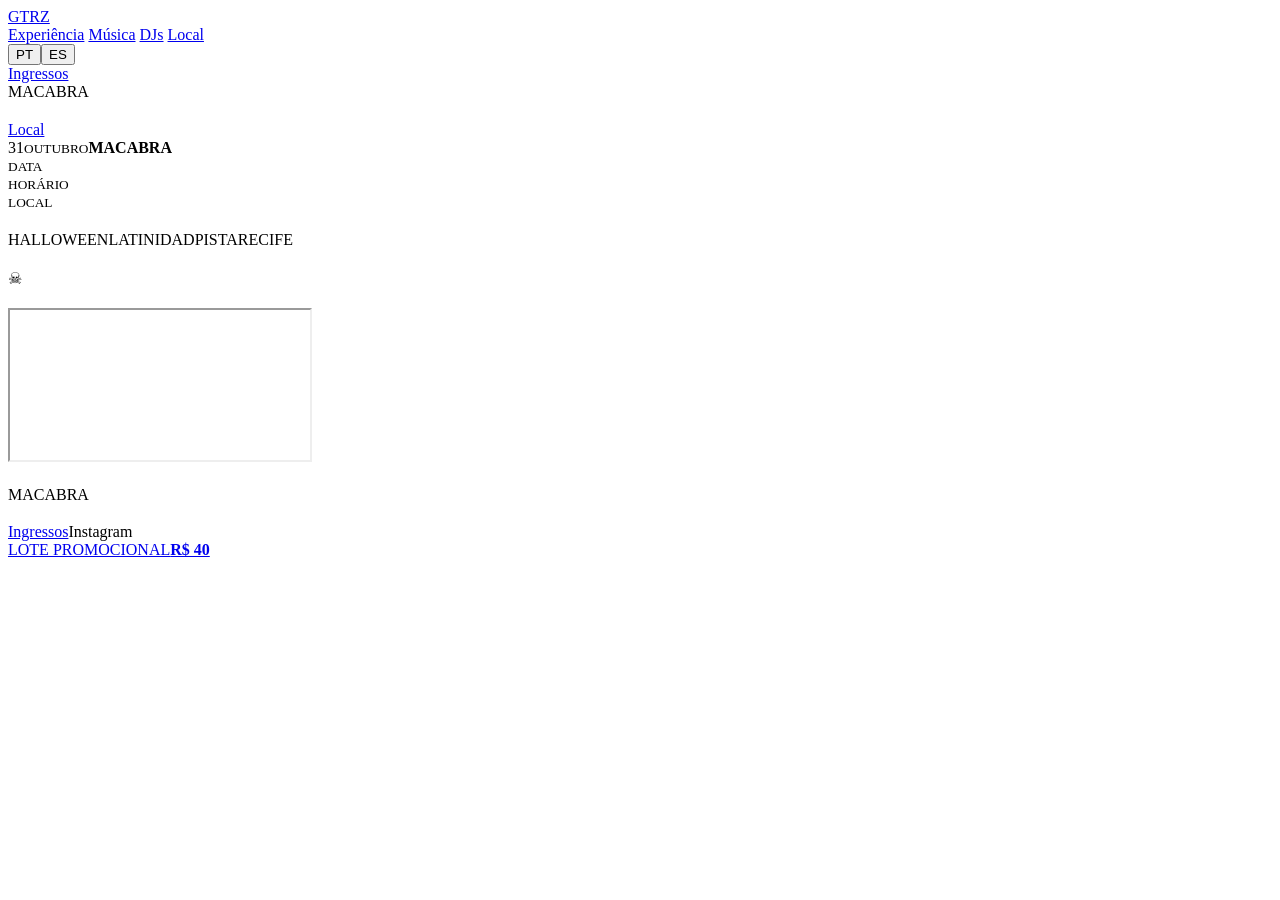
==== index.html @ 0e1091d3 "Add Macabra public landing shell" ====
<!doctype html>
<html lang="pt-BR" data-lang="pt">
<head>
  <meta charset="utf-8">
  <meta name="viewport" content="width=device-width,initial-scale=1,viewport-fit=cover">
  <meta name="theme-color" content="#090706">
  <title>Macabra — Halloween GTRZ</title>
  <link rel="stylesheet" href="/assets/site.css">
</head>
<body>
  <div class="noise" aria-hidden="true"></div>
  <header class="site-header">
    <div class="wrap header-inner">
      <a href="#top" class="gtrz-word">GTRZ</a>
      <nav class="site-nav">
        <a href="#manifesto" data-copy="navExperience">Experiência</a>
        <a href="#sound" data-copy="navSound">Música</a>
        <a href="#djs" data-copy="navDjs">DJs</a>
        <a href="#venue" data-copy="navVenue">Local</a>
        <div class="lang-switch"><button type="button" data-lang="pt">PT</button><button type="button" data-lang="es">ES</button></div>
        <a class="nav-buy" href="#tickets" data-copy="navTickets">Ingressos</a>
      </nav>
    </div>
    <div class="scroll-progress"><span id="scrollProgress"></span></div>
  </header>

  <main id="top">
    <section class="hero content-section" data-section="hero">
      <div class="hero-image" id="heroImage"></div>
      <div class="hero-overlay"></div>
      <div class="wrap hero-grid">
        <div class="hero-copy reveal">
          <div class="eyebrow" id="heroEyebrow"></div>
          <img class="event-logo" id="eventLogo" alt="Macabra" hidden>
          <div class="macabra-word" id="eventWord">MACABRA</div>
          <h1 class="display" id="heroTitle"></h1>
          <p id="heroCopy"></p>
          <div class="hero-actions"><a class="btn hot" href="#tickets" id="heroCta"></a><a class="btn ghost" href="#venue" data-copy="navVenue">Local</a></div>
        </div>
        <aside class="poster-card reveal">
          <img id="posterImage" alt="Macabra" hidden>
          <div class="poster-fallback" id="posterFallback"><span>31</span><small>OUTUBRO</small><strong>MACABRA</strong></div>
          <div class="meta-grid"><div><small>DATA</small><b id="metaDate"></b></div><div><small>HORÁRIO</small><b id="metaTime"></b></div><div><small>LOCAL</small><b id="metaVenue"></b></div></div>
        </aside>
      </div>
    </section>

    <div class="ticker"><div class="ticker-track" id="tickerTrack"></div></div>

    <section class="manifesto content-section" id="manifesto" data-section="manifesto">
      <div class="wrap two-col"><div class="reveal"><div class="kicker" id="manifestoKicker"></div><h2 class="display" id="manifestoTitle"></h2></div><div class="copy-block reveal"><p id="manifestoCopy"></p><div class="rule"></div><div class="tags"><span>HALLOWEEN</span><span>LATINIDAD</span><span>PISTA</span><span>RECIFE</span></div></div></div>
    </section>

    <section class="sound content-section paper" id="sound" data-section="sound">
      <div class="wrap sound-grid"><div class="reveal"><div class="kicker" id="soundKicker"></div><h2 class="display" id="soundTitle"></h2><p id="soundCopy"></p><div class="genres" id="genres"></div></div><div class="ritual-orb reveal" aria-hidden="true"><span>☠</span></div></div>
    </section>

    <section class="djs content-section" id="djs" data-section="djs">
      <div class="wrap"><div class="section-head reveal"><div><div class="kicker" id="djsKicker"></div><h2 class="display" id="djsTitle"></h2></div><p id="djsIntro"></p></div><div class="dj-grid" id="djGrid"></div><div class="empty-state" id="djEmpty" hidden></div></div>
    </section>

    <section class="tickets content-section" id="tickets" data-section="tickets">
      <div class="wrap"><div class="section-head reveal"><div><div class="kicker" id="ticketsKicker"></div><h2 class="display" id="ticketsTitle"></h2></div><div class="clock" id="clock"></div></div><div class="ticket-grid" id="ticketGrid"></div></div>
    </section>

    <section class="venue content-section paper" id="venue" data-section="venue">
      <div class="wrap venue-grid"><div class="reveal"><div class="kicker" id="venueKicker"></div><h2 class="display" id="venueTitle"></h2><p id="venueCopy"></p><div class="venue-info"><strong id="venueName"></strong><span id="venueAddress"></span></div><a class="btn dark" id="mapLink" target="_blank" rel="noopener"></a></div><div class="map reveal" id="mapBox"><iframe id="mapFrame" loading="lazy" referrerpolicy="no-referrer-when-downgrade"></iframe></div></div>
    </section>

    <section class="faq content-section" id="faq" data-section="faq"><div class="wrap faq-grid"><div class="reveal"><div class="kicker" id="faqKicker"></div><h2 class="display" id="faqTitle"></h2></div><div class="faq-list reveal" id="faqList"></div></div></section>

    <section class="final content-section" data-section="final"><div class="final-glow"></div><div class="wrap reveal"><div class="kicker" id="finalKicker"></div><div class="macabra-word">MACABRA</div><h2 class="display" id="finalTitle"></h2><p id="finalCopy"></p><div class="hero-actions"><a class="btn hot" href="#tickets" data-copy="navTickets">Ingressos</a><a class="btn ghost" id="instagramLink" target="_blank" rel="noopener">Instagram</a></div></div></section>
  </main>

  <div class="mobile-buy" id="mobileBuy"><a href="#tickets"><span id="mobileTicketName">LOTE PROMOCIONAL</span><strong id="mobileTicketPrice">R$ 40</strong></a></div>
  <script src="/assets/site.js" defer></script>
</body>
</html>
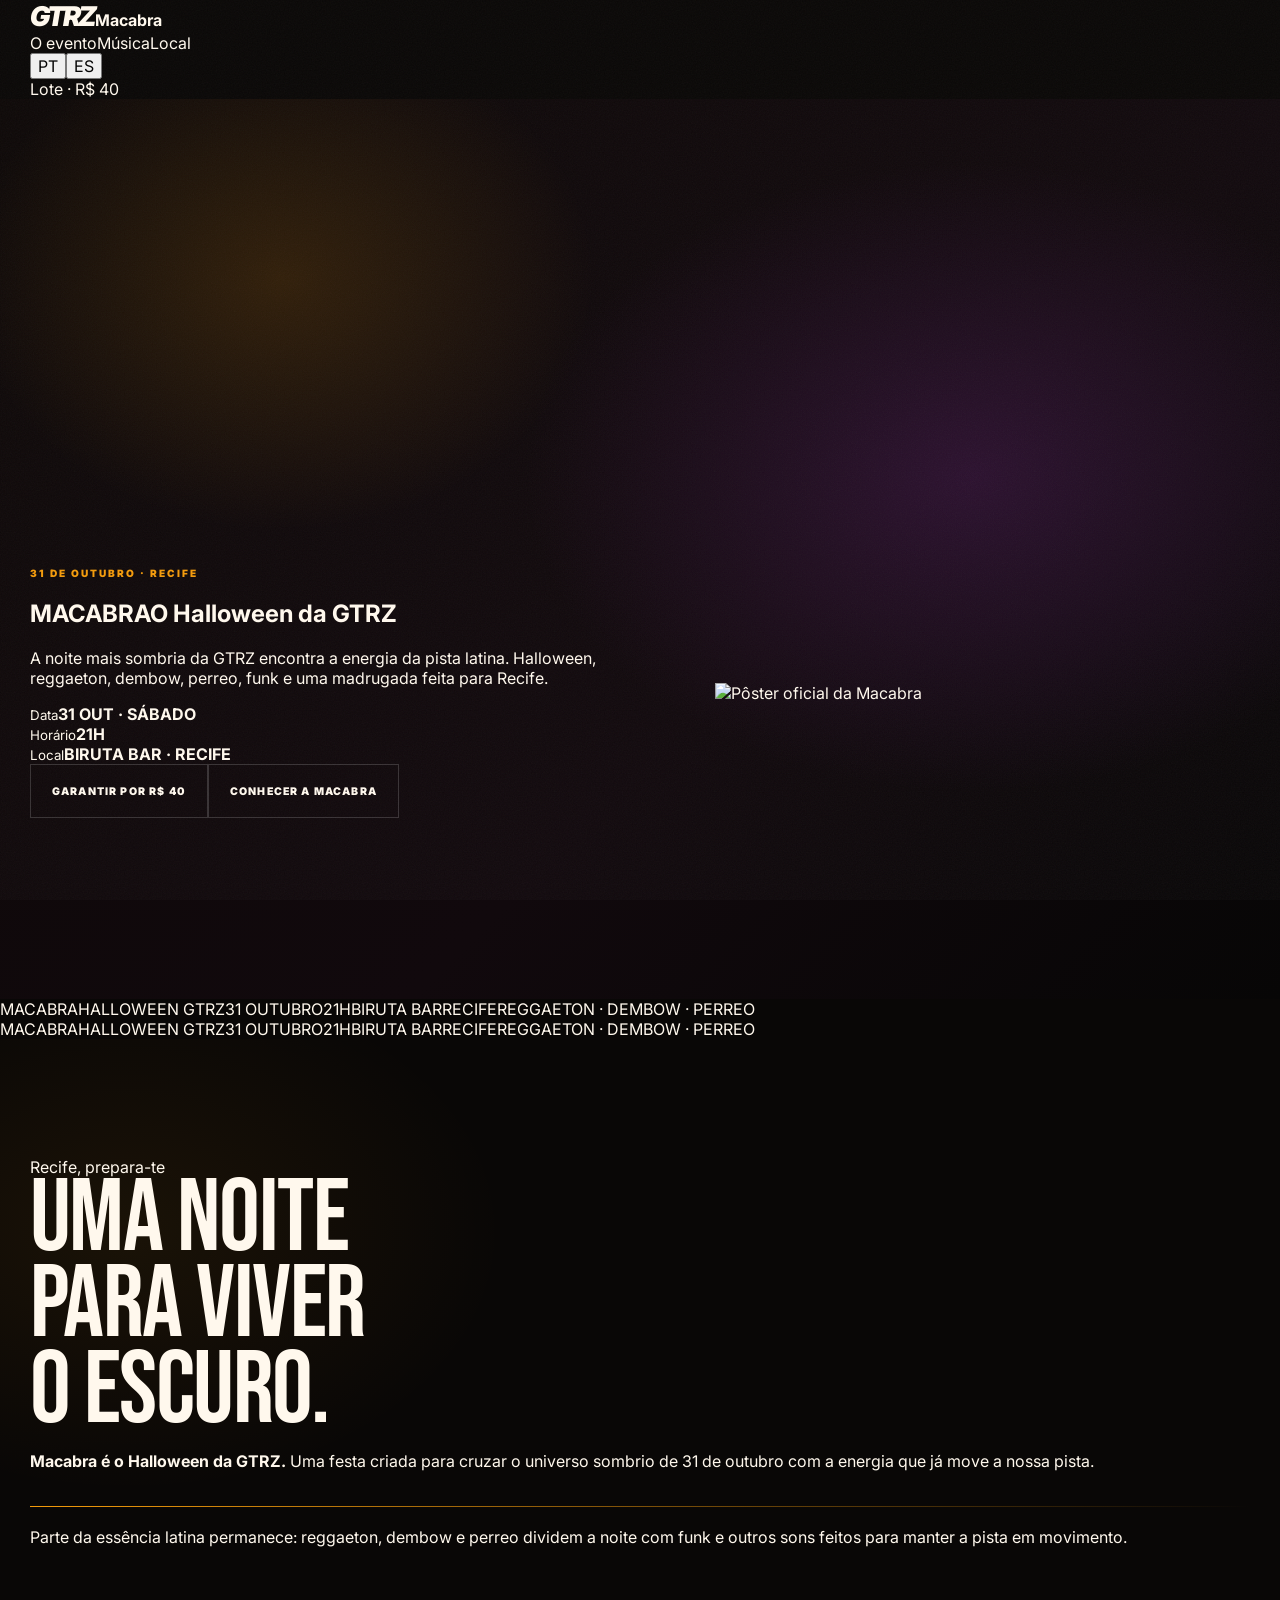
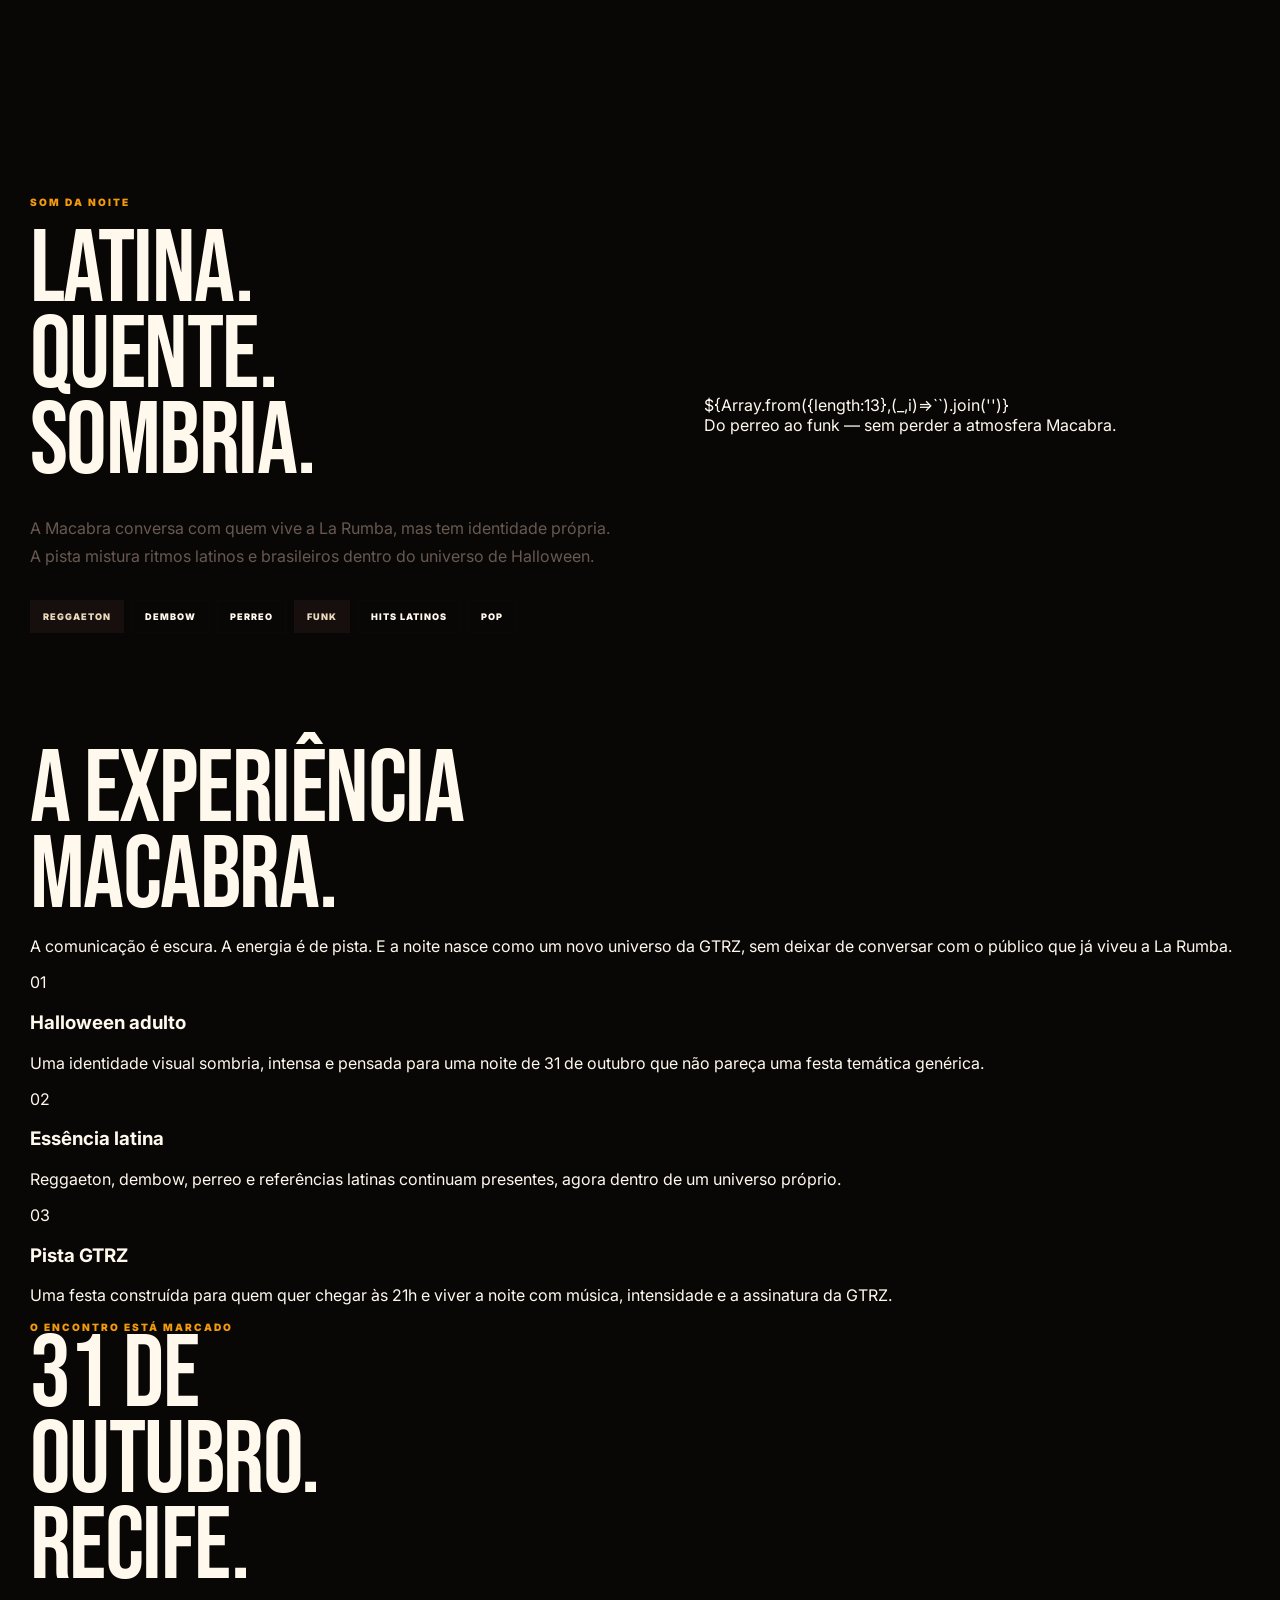
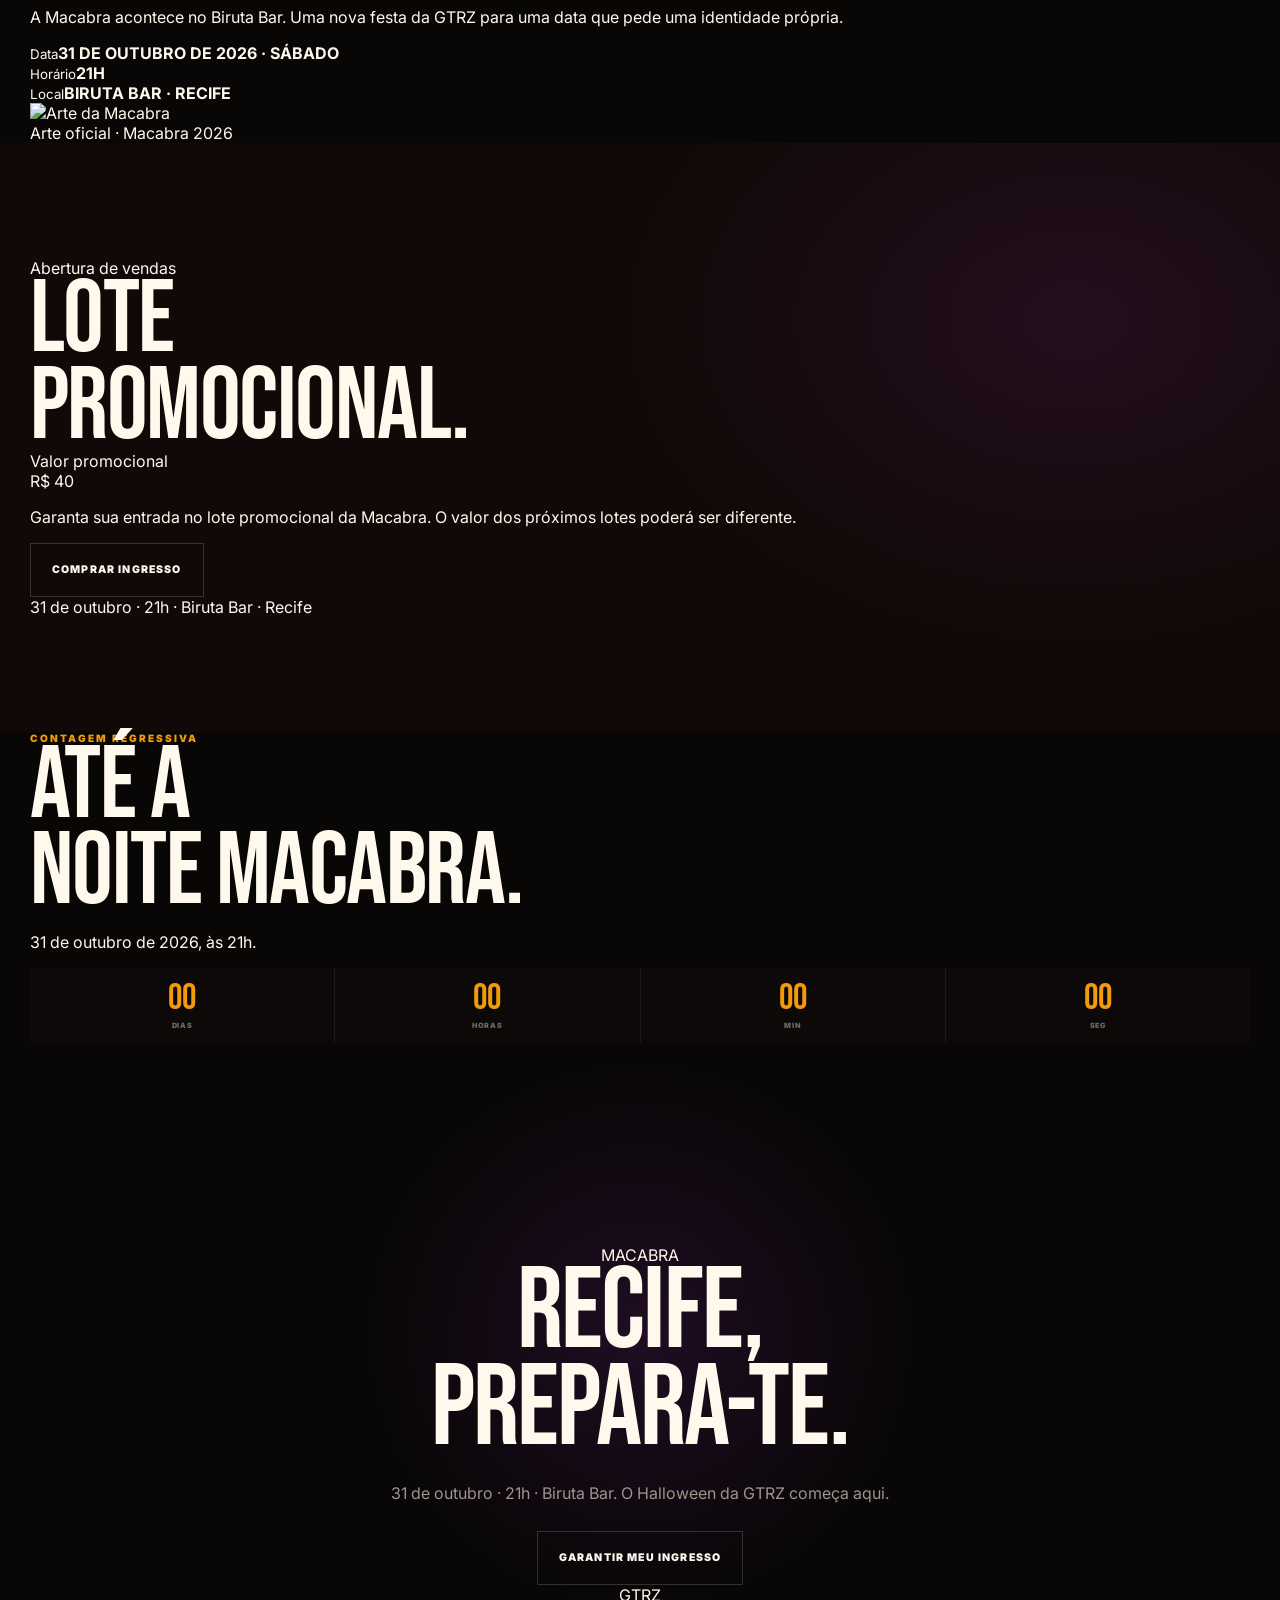
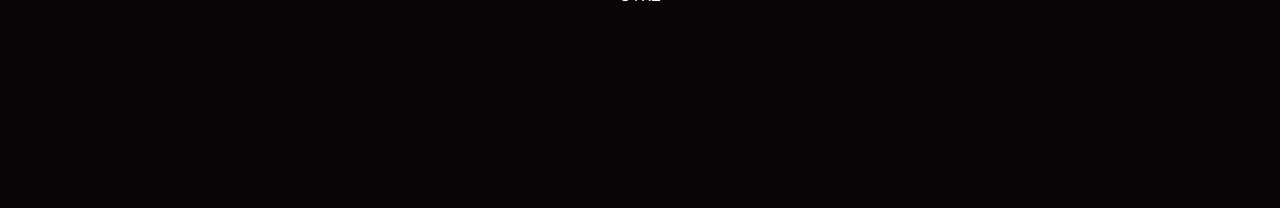
==== commit 0193be6c: "Restore reference Macabra landing design with bundled poster" ====
--- a/index.html
+++ b/index.html
@@ -1,78 +1,29 @@
 <!doctype html>
 <html lang="pt-BR" data-lang="pt">
 <head>
-  <meta charset="utf-8">
-  <meta name="viewport" content="width=device-width,initial-scale=1,viewport-fit=cover">
-  <meta name="theme-color" content="#090706">
-  <title>Macabra — Halloween GTRZ</title>
-  <link rel="stylesheet" href="/assets/site.css">
+<meta charset="utf-8">
+<meta name="viewport" content="width=device-width,initial-scale=1,viewport-fit=cover">
+<meta name="theme-color" content="#10090b">
+<title>MACABRA — 31 OUT · Biruta Bar</title>
+<link rel="preconnect" href="https://fonts.googleapis.com">
+<link rel="preconnect" href="https://fonts.gstatic.com" crossorigin>
+<link href="https://fonts.googleapis.com/css2?family=Bebas+Neue&family=Metal+Mania&family=Montserrat:wght@400;500;600;700;800;900&display=swap" rel="stylesheet">
+<link rel="stylesheet" href="/assets/site.css">
 </head>
 <body>
-  <div class="noise" aria-hidden="true"></div>
-  <header class="site-header">
-    <div class="wrap header-inner">
-      <a href="#top" class="gtrz-word">GTRZ</a>
-      <nav class="site-nav">
-        <a href="#manifesto" data-copy="navExperience">Experiência</a>
-        <a href="#sound" data-copy="navSound">Música</a>
-        <a href="#djs" data-copy="navDjs">DJs</a>
-        <a href="#venue" data-copy="navVenue">Local</a>
-        <div class="lang-switch"><button type="button" data-lang="pt">PT</button><button type="button" data-lang="es">ES</button></div>
-        <a class="nav-buy" href="#tickets" data-copy="navTickets">Ingressos</a>
-      </nav>
-    </div>
-    <div class="scroll-progress"><span id="scrollProgress"></span></div>
-  </header>
-
-  <main id="top">
-    <section class="hero content-section" data-section="hero">
-      <div class="hero-image" id="heroImage"></div>
-      <div class="hero-overlay"></div>
-      <div class="wrap hero-grid">
-        <div class="hero-copy reveal">
-          <div class="eyebrow" id="heroEyebrow"></div>
-          <img class="event-logo" id="eventLogo" alt="Macabra" hidden>
-          <div class="macabra-word" id="eventWord">MACABRA</div>
-          <h1 class="display" id="heroTitle"></h1>
-          <p id="heroCopy"></p>
-          <div class="hero-actions"><a class="btn hot" href="#tickets" id="heroCta"></a><a class="btn ghost" href="#venue" data-copy="navVenue">Local</a></div>
-        </div>
-        <aside class="poster-card reveal">
-          <img id="posterImage" alt="Macabra" hidden>
-          <div class="poster-fallback" id="posterFallback"><span>31</span><small>OUTUBRO</small><strong>MACABRA</strong></div>
-          <div class="meta-grid"><div><small>DATA</small><b id="metaDate"></b></div><div><small>HORÁRIO</small><b id="metaTime"></b></div><div><small>LOCAL</small><b id="metaVenue"></b></div></div>
-        </aside>
-      </div>
-    </section>
-
-    <div class="ticker"><div class="ticker-track" id="tickerTrack"></div></div>
-
-    <section class="manifesto content-section" id="manifesto" data-section="manifesto">
-      <div class="wrap two-col"><div class="reveal"><div class="kicker" id="manifestoKicker"></div><h2 class="display" id="manifestoTitle"></h2></div><div class="copy-block reveal"><p id="manifestoCopy"></p><div class="rule"></div><div class="tags"><span>HALLOWEEN</span><span>LATINIDAD</span><span>PISTA</span><span>RECIFE</span></div></div></div>
-    </section>
-
-    <section class="sound content-section paper" id="sound" data-section="sound">
-      <div class="wrap sound-grid"><div class="reveal"><div class="kicker" id="soundKicker"></div><h2 class="display" id="soundTitle"></h2><p id="soundCopy"></p><div class="genres" id="genres"></div></div><div class="ritual-orb reveal" aria-hidden="true"><span>☠</span></div></div>
-    </section>
-
-    <section class="djs content-section" id="djs" data-section="djs">
-      <div class="wrap"><div class="section-head reveal"><div><div class="kicker" id="djsKicker"></div><h2 class="display" id="djsTitle"></h2></div><p id="djsIntro"></p></div><div class="dj-grid" id="djGrid"></div><div class="empty-state" id="djEmpty" hidden></div></div>
-    </section>
-
-    <section class="tickets content-section" id="tickets" data-section="tickets">
-      <div class="wrap"><div class="section-head reveal"><div><div class="kicker" id="ticketsKicker"></div><h2 class="display" id="ticketsTitle"></h2></div><div class="clock" id="clock"></div></div><div class="ticket-grid" id="ticketGrid"></div></div>
-    </section>
-
-    <section class="venue content-section paper" id="venue" data-section="venue">
-      <div class="wrap venue-grid"><div class="reveal"><div class="kicker" id="venueKicker"></div><h2 class="display" id="venueTitle"></h2><p id="venueCopy"></p><div class="venue-info"><strong id="venueName"></strong><span id="venueAddress"></span></div><a class="btn dark" id="mapLink" target="_blank" rel="noopener"></a></div><div class="map reveal" id="mapBox"><iframe id="mapFrame" loading="lazy" referrerpolicy="no-referrer-when-downgrade"></iframe></div></div>
-    </section>
-
-    <section class="faq content-section" id="faq" data-section="faq"><div class="wrap faq-grid"><div class="reveal"><div class="kicker" id="faqKicker"></div><h2 class="display" id="faqTitle"></h2></div><div class="faq-list reveal" id="faqList"></div></div></section>
-
-    <section class="final content-section" data-section="final"><div class="final-glow"></div><div class="wrap reveal"><div class="kicker" id="finalKicker"></div><div class="macabra-word">MACABRA</div><h2 class="display" id="finalTitle"></h2><p id="finalCopy"></p><div class="hero-actions"><a class="btn hot" href="#tickets" data-copy="navTickets">Ingressos</a><a class="btn ghost" id="instagramLink" target="_blank" rel="noopener">Instagram</a></div></div></section>
-  </main>
-
-  <div class="mobile-buy" id="mobileBuy"><a href="#tickets"><span id="mobileTicketName">LOTE PROMOCIONAL</span><strong id="mobileTicketPrice">R$ 40</strong></a></div>
-  <script src="/assets/site.js" defer></script>
-</body>
-</html>
+<div class="noise"></div>
+<header class="header"><div class="wrap header-in"><a class="brand" href="#top"><strong class="gtrz-word">GTRZ</strong><span></span><b>Macabra</b></a><nav class="nav"><a href="#evento">O evento</a><a href="#som">Música</a><a href="#local">Local</a><div class="lang"><button type="button" data-lang-btn="pt" class="active">PT</button><button type="button" data-lang-btn="es">ES</button></div><a class="top-buy" href="#ingressos">Lote · R$ 40</a></nav></div><div class="progress"><i id="progressBar"></i></div></header>
+<main id="top">
+<section class="hero"><div class="hero-glow"></div><div class="wrap hero-grid"><div class="reveal"><div class="eyebrow">31 de outubro · Recife</div><h1 class="macabra-font">MACABRA<span>O Halloween da GTRZ</span></h1><p class="hero-copy">A noite mais sombria da GTRZ encontra a energia da pista latina. Halloween, reggaeton, dembow, perreo, funk e uma madrugada feita para Recife.</p><div class="hero-meta"><div><small>Data</small><strong>31 OUT · SÁBADO</strong></div><div><small>Horário</small><strong>21H</strong></div><div><small>Local</small><strong>BIRUTA BAR · RECIFE</strong></div></div><div class="ctas"><a class="btn btn-primary" href="#ingressos">Garantir por R$ 40</a><a class="btn" href="#evento">Conhecer a Macabra</a></div></div><div class="hero-poster-wrap reveal"><img id="heroPosterImage" class="hero-poster" alt="Pôster oficial da Macabra"></div></div></section>
+<div class="runner"><div class="runner-track"><div class="runner-segment"><span>MACABRA</span><span>HALLOWEEN GTRZ</span><span>31 OUTUBRO</span><span>21H</span><span>BIRUTA BAR</span><span>RECIFE</span><span>REGGAETON · DEMBOW · PERREO</span></div><div class="runner-segment"><span>MACABRA</span><span>HALLOWEEN GTRZ</span><span>31 OUTUBRO</span><span>21H</span><span>BIRUTA BAR</span><span>RECIFE</span><span>REGGAETON · DEMBOW · PERREO</span></div></div></div>
+<section class="manifesto" id="evento"><div class="wrap manifesto-grid"><div class="reveal"><div class="manifesto-kicker">Recife, prepara-te</div><h2 class="display">UMA NOITE<br>PARA VIVER<br><span class="gold">O ESCURO.</span></h2></div><div class="manifesto-copy reveal"><p><strong>Macabra é o Halloween da GTRZ.</strong> Uma festa criada para cruzar o universo sombrio de 31 de outubro com a energia que já move a nossa pista.</p><div class="rule"></div><p>Parte da essência latina permanece: reggaeton, dembow e perreo dividem a noite com funk e outros sons feitos para manter a pista em movimento.</p></div></div></section>
+<section class="sound" id="som"><div class="wrap sound-grid"><div class="reveal"><div class="kicker">Som da noite</div><h2 class="display">LATINA.<br>QUENTE.<br><span>SOMBRIA.</span></h2><p class="sound-copy">A Macabra conversa com quem vive a La Rumba, mas tem identidade própria. A pista mistura ritmos latinos e brasileiros dentro do universo de Halloween.</p><div class="genres"><span class="genre hot">REGGAETON</span><span class="genre gold-chip">DEMBOW</span><span class="genre">PERREO</span><span class="genre">FUNK</span><span class="genre">HITS LATINOS</span><span class="genre">POP</span></div></div><div class="wave reveal"><div class="wave-ring"></div><div class="wave-bars">${Array.from({length:13},(_,i)=>`<i style="--h:${60+(i%7)*28}px;--d:-.${(i%9)+2}s"></i>`).join('')}</div><div class="sound-note">Do perreo ao funk — sem perder a atmosfera Macabra.</div></div></div></section>
+<section class="experience"><div class="wrap"><div class="experience-head reveal"><h2 class="display">A EXPERIÊNCIA<br><span class="gold">MACABRA.</span></h2><p>A comunicação é escura. A energia é de pista. E a noite nasce como um novo universo da GTRZ, sem deixar de conversar com o público que já viveu a La Rumba.</p></div><div class="experience-grid"><article class="exp-card reveal"><div class="exp-num">01</div><h3>Halloween adulto</h3><p>Uma identidade visual sombria, intensa e pensada para uma noite de 31 de outubro que não pareça uma festa temática genérica.</p></article><article class="exp-card reveal"><div class="exp-num">02</div><h3>Essência latina</h3><p>Reggaeton, dembow, perreo e referências latinas continuam presentes, agora dentro de um universo próprio.</p></article><article class="exp-card reveal"><div class="exp-num">03</div><h3>Pista GTRZ</h3><p>Uma festa construída para quem quer chegar às 21h e viver a noite com música, intensidade e a assinatura da GTRZ.</p></article></div></div></section>
+<section class="info" id="local"><div class="wrap info-grid"><div class="info-copy reveal"><div class="eyebrow">O encontro está marcado</div><h2 class="display">31 DE<br>OUTUBRO.<br><span class="gold">RECIFE.</span></h2><p>A Macabra acontece no Biruta Bar. Uma nova festa da GTRZ para uma data que pede uma identidade própria.</p><div class="info-list"><div class="info-row"><small>Data</small><strong>31 DE OUTUBRO DE 2026 · SÁBADO</strong></div><div class="info-row"><small>Horário</small><strong>21H</strong></div><div class="info-row"><small>Local</small><strong>BIRUTA BAR · RECIFE</strong></div></div></div><div class="poster-mini reveal"><img id="posterMiniImage" alt="Arte da Macabra"><div class="poster-stamp">Arte oficial · Macabra 2026</div></div></div></section>
+<section class="tickets" id="ingressos"><div class="wrap tickets-grid"><div class="reveal"><div class="tickets-kicker">Abertura de vendas</div><h2 class="display">LOTE<br><span>PROMOCIONAL.</span></h2></div><div class="ticket-side reveal"><div class="ticket-label">Valor promocional</div><div class="price">R$ 40</div><p>Garanta sua entrada no lote promocional da Macabra. O valor dos próximos lotes poderá ser diferente.</p><a class="btn" id="buyButton" href="#">Comprar ingresso</a><div class="ticket-fine">31 de outubro · 21h · Biruta Bar · Recife</div></div></div></section>
+<section class="countdown"><div class="wrap count-grid"><div class="reveal"><div class="kicker">Contagem regressiva</div><h2 class="display">ATÉ A<br>NOITE <span class="purple">MACABRA.</span></h2><p>31 de outubro de 2026, às 21h.</p></div><div class="clock reveal" id="clock"><div><strong id="days">--</strong><small>Dias</small></div><div><strong id="hours">--</strong><small>Horas</small></div><div><strong id="minutes">--</strong><small>Min</small></div><div><strong id="seconds">--</strong><small>Seg</small></div></div></div></section>
+<section class="final"><div class="wrap reveal"><div class="final-brand macabra-font">MACABRA</div><h2 class="display">RECIFE,<br>PREPARA-TE.</h2><p>31 de outubro · 21h · Biruta Bar. O Halloween da GTRZ começa aqui.</p><a class="btn btn-primary" href="#ingressos">Garantir meu ingresso</a><div class="footer-logo">GTRZ</div></div></section>
+</main>
+<a class="mobile-buy" href="#ingressos">Lote promocional · R$ 40</a>
+<script src="/assets/poster-data.js"></script><script src="/assets/reference-cms.js"></script><script>const p=window.MACABRA_DEFAULT_POSTER||'';if(p){heroPosterImage.src=p;posterMiniImage.src=p}const io=new IntersectionObserver(es=>es.forEach(e=>{if(e.isIntersecting)e.target.classList.add('in')}),{threshold:.1});document.querySelectorAll('.reveal').forEach(e=>io.observe(e));function tick(){let d=Math.max(0,new Date('2026-10-31T21:00:00-03:00')-Date.now());days.textContent=String(Math.floor(d/86400000)).padStart(2,'0');d%=86400000;hours.textContent=String(Math.floor(d/3600000)).padStart(2,'0');d%=3600000;minutes.textContent=String(Math.floor(d/60000)).padStart(2,'0');seconds.textContent=String(Math.floor((d%60000)/1000)).padStart(2,'0')}tick();setInterval(tick,1000);addEventListener('scroll',()=>{const m=document.documentElement.scrollHeight-innerHeight;progressBar.style.transform=`scaleX(${m?scrollY/m:0})`},{passive:true});</script>
+</body></html>
--- a/assets/site.css
+++ b/assets/site.css
@@ -0,0 +1,15 @@
+@import url('https://fonts.googleapis.com/css2?family=Bebas+Neue&family=Inter:wght@400;600;700;800;900&display=swap');
+:root{--bg:#090706;--surface:#120b0e;--paper:#ead9bd;--orange:#f39a0a;--purple:#8b2ca7;--text:#fff8ed;--muted:#9f938b;--line:rgba(255,255,255,.11);--max:1220px;--display:'Bebas Neue',Impact,sans-serif;--sans:Inter,Arial,sans-serif;--ease:cubic-bezier(.2,.75,.2,1)}
+*{box-sizing:border-box}html{scroll-behavior:smooth;background:var(--bg)}body{margin:0;min-width:320px;background:var(--bg);color:var(--text);font-family:var(--sans);overflow-x:hidden;-webkit-font-smoothing:antialiased}a{color:inherit;text-decoration:none}button{font:inherit}img{display:block;max-width:100%}.wrap{width:min(calc(100% - 44px),var(--max));margin:auto}.display{margin:0;font:400 clamp(4rem,8vw,8rem)/.84 var(--display);letter-spacing:-.015em;text-transform:uppercase}.kicker,.eyebrow{color:var(--orange);font-size:.63rem;font-weight:900;letter-spacing:.2em;text-transform:uppercase}.noise{position:fixed;inset:0;z-index:9999;pointer-events:none;opacity:.045;mix-blend-mode:screen;background-image:url("data:image/svg+xml,%3Csvg xmlns='http://www.w3.org/2000/svg' width='160' height='160'%3E%3Cfilter id='n'%3E%3CfeTurbulence type='fractalNoise' baseFrequency='.78' numOctaves='4'/%3E%3C/filter%3E%3Crect width='160' height='160' filter='url(%23n)'/%3E%3C/svg%3E")}.reveal{opacity:0;transform:translateY(26px);transition:.8s var(--ease)}.reveal.in{opacity:1;transform:none}.content-section{scroll-margin-top:78px}
+.site-header{position:fixed;inset:0 0 auto;height:74px;z-index:300;background:rgba(8,6,6,.74);backdrop-filter:blur(18px) saturate(120%);border-bottom:1px solid rgba(255,255,255,.07)}.header-inner{height:100%;display:flex;align-items:center;justify-content:space-between}.gtrz-word{font-weight:950;font-style:italic;letter-spacing:-.08em;font-size:1.7rem}.site-nav{display:flex;align-items:center;gap:5px}.site-nav>a:not(.nav-buy){padding:10px;color:#aaa09a;font-size:.61rem;font-weight:900;letter-spacing:.1em;text-transform:uppercase}.site-nav>a:hover{color:#fff}.lang-switch{display:flex;border-left:1px solid var(--line);padding-left:7px}.lang-switch button{border:0;background:none;color:#6f6662;padding:8px;font-size:.6rem;font-weight:900;cursor:pointer}.lang-switch button.active{color:var(--orange)}.nav-buy{background:var(--orange);color:#130b05;padding:13px 16px;font-size:.61rem;font-weight:950;letter-spacing:.1em;text-transform:uppercase}.scroll-progress{position:absolute;left:0;right:0;bottom:-1px;height:2px;background:rgba(255,255,255,.05)}.scroll-progress span{display:block;height:100%;background:linear-gradient(90deg,var(--purple),var(--orange));transform:scaleX(0);transform-origin:left}
+.hero{min-height:100svh;display:grid;align-items:center;position:relative;isolation:isolate;overflow:hidden;padding:112px 0 62px;background:radial-gradient(50% 50% at 76% 42%,color-mix(in srgb,var(--purple) 22%,transparent),transparent 70%),radial-gradient(35% 40% at 22% 20%,color-mix(in srgb,var(--orange) 15%,transparent),transparent 70%),linear-gradient(135deg,#0d0807,#11090d 60%,#070606)}.hero-image{position:absolute;inset:0;z-index:-3;background-size:cover;background-position:center;opacity:.28;filter:saturate(.9) contrast(1.04);transform:scale(1.03)}.hero-overlay{position:absolute;inset:0;z-index:-2;background:linear-gradient(90deg,rgba(7,5,5,.92) 0%,rgba(7,5,5,.58) 48%,rgba(7,5,5,.18) 78%),linear-gradient(180deg,transparent 55%,var(--bg))}.hero-grid{display:grid;grid-template-columns:1.07fr .93fr;gap:70px;align-items:center}.hero-copy{max-width:690px}.event-logo{width:min(560px,90%);max-height:220px;object-fit:contain;object-position:left center;margin:20px 0 28px}.macabra-word{font:400 clamp(5.5rem,11vw,10rem)/.72 var(--display);color:var(--orange);letter-spacing:-.035em;text-transform:uppercase;text-shadow:0 0 28px color-mix(in srgb,var(--orange) 20%,transparent),2px 2px 0 #4b1b00;margin:20px 0 30px}.hero .display{font-size:clamp(3.5rem,6.8vw,6.8rem);max-width:720px}.hero-copy p{max-width:590px;color:var(--muted);font-size:1rem;line-height:1.72;margin:25px 0 30px}.hero-actions{display:flex;flex-wrap:wrap;gap:10px}.btn{min-height:54px;padding:0 21px;display:inline-flex;align-items:center;justify-content:center;border:1px solid rgba(255,255,255,.17);font-size:.66rem;font-weight:950;letter-spacing:.11em;text-transform:uppercase;transition:.22s var(--ease)}.btn:hover{transform:translateY(-2px)}.btn.hot{background:var(--orange);border-color:var(--orange);color:#130b05;box-shadow:0 12px 36px color-mix(in srgb,var(--orange) 16%,transparent)}.btn.ghost{background:rgba(255,255,255,.025)}.btn.dark{background:#17100d;color:var(--paper);border-color:#17100d}.poster-card{justify-self:end;width:min(480px,100%);padding:15px;border:1px solid rgba(255,255,255,.1);background:linear-gradient(180deg,rgba(255,255,255,.045),rgba(255,255,255,.012));box-shadow:0 40px 100px rgba(0,0,0,.4)}.poster-card>img,.poster-fallback{width:100%;aspect-ratio:4/5;object-fit:cover}.poster-fallback{display:grid;place-items:center;align-content:center;text-align:center;background:radial-gradient(circle at 50% 38%,rgba(139,44,167,.28),transparent 34%),linear-gradient(150deg,#241008,#0b0708 50%,#18071d);border:1px solid rgba(243,154,10,.25);position:relative;overflow:hidden}.poster-fallback:before{content:'☠';position:absolute;font-size:18rem;color:rgba(243,154,10,.05)}.poster-fallback span{font:400 9rem/.72 var(--display);color:var(--orange);position:relative}.poster-fallback small{font-weight:900;letter-spacing:.32em;position:relative}.poster-fallback strong{font:400 3rem/1 var(--display);color:var(--orange);margin-top:30px;position:relative}.meta-grid{display:grid;grid-template-columns:1fr 1fr 1.25fr;gap:1px;margin-top:13px;background:rgba(255,255,255,.07)}.meta-grid>div{background:#0d0909;padding:14px 12px}.meta-grid small{display:block;color:#706662;font-size:.48rem;font-weight:900;letter-spacing:.14em;margin-bottom:5px}.meta-grid b{font-size:.73rem}
+.ticker{overflow:hidden;border-block:1px solid rgba(255,255,255,.08);background:#0d0909}.ticker-track{display:flex;width:max-content;animation:ticker 36s linear infinite}.ticker-track span{display:inline-flex;align-items:center;gap:28px;padding:13px 28px 12px 0;color:#877c76;font-size:.59rem;font-weight:900;letter-spacing:.17em;text-transform:uppercase;white-space:nowrap}.ticker-track span:after{content:'✦';color:var(--orange)}@keyframes ticker{to{transform:translateX(-50%)}}
+.manifesto{padding:118px 0;background:radial-gradient(42% 58% at 10% 30%,rgba(243,154,10,.075),transparent 70%),var(--bg)}.two-col{display:grid;grid-template-columns:1.05fr .95fr;gap:80px;align-items:end}.manifesto .kicker,.sound .kicker{margin-bottom:20px}.copy-block p{font-size:1.08rem;line-height:1.8;color:var(--muted);max-width:570px}.rule{height:1px;background:linear-gradient(90deg,var(--orange),transparent);margin:35px 0 20px}.tags,.genres{display:flex;flex-wrap:wrap;gap:8px}.tags span,.genre{border:1px solid rgba(255,255,255,.13);padding:10px 12px;font-size:.57rem;font-weight:950;letter-spacing:.11em;text-transform:uppercase}.tags span:nth-child(2){color:#d18ce1;border-color:rgba(139,44,167,.45)}
+.paper{background:var(--paper);color:#160f0d}.sound{padding:115px 0;overflow:hidden}.sound-grid{display:grid;grid-template-columns:1.05fr .95fr;gap:70px;align-items:center}.sound p{max-width:580px;color:#675950;line-height:1.75;margin:28px 0 30px}.genre{border-color:rgba(22,15,13,.16)}.genre:nth-child(3n+1){background:#160f0d;color:var(--paper);border-color:#160f0d}.ritual-orb{width:min(500px,86vw);aspect-ratio:1;border-radius:50%;display:grid;place-items:center;justify-self:center;background:radial-gradient(circle at 48% 42%,rgba(243,154,10,.28),transparent 28%),radial-gradient(circle at 60% 55%,rgba(139,44,167,.5),transparent 44%),#140d10;box-shadow:0 40px 90px rgba(37,12,41,.25);position:relative}.ritual-orb:before,.ritual-orb:after{content:'';position:absolute;border:1px solid rgba(243,154,10,.25);border-radius:50%}.ritual-orb:before{inset:9%}.ritual-orb:after{inset:18%;border-color:rgba(139,44,167,.4)}.ritual-orb span{font-size:14rem;filter:grayscale(1);opacity:.8}
+.djs,.faq{padding:115px 0;background:#0a0808}.section-head{display:flex;justify-content:space-between;align-items:end;gap:40px;margin-bottom:46px}.section-head .kicker{margin-bottom:17px}.section-head .display{font-size:clamp(4.5rem,8vw,7.7rem)}.section-head>p{max-width:430px;color:var(--muted);line-height:1.7}.dj-grid{display:grid;grid-template-columns:repeat(3,1fr);gap:14px}.dj-card{background:#100c0d;border:1px solid rgba(255,255,255,.09);overflow:hidden}.dj-media{height:470px;background:radial-gradient(circle at 50% 35%,rgba(139,44,167,.25),transparent 35%),#161011;position:relative;overflow:hidden}.dj-media img{width:100%;height:100%;object-fit:cover}.dj-media:after{content:'';position:absolute;inset:auto 0 0;height:42%;background:linear-gradient(transparent,#100c0d)}.dj-info{padding:26px}.dj-origin{color:var(--orange);font-size:.54rem;font-weight:950;letter-spacing:.16em;text-transform:uppercase}.dj-name{font:400 4rem/.9 var(--display);margin:12px 0 16px;text-transform:uppercase}.dj-info p{color:#958984;font-size:.85rem;line-height:1.65;margin:0}.dj-social{display:inline-block;margin-top:18px;color:#cfc3bd;font-size:.56rem;font-weight:900;letter-spacing:.1em;text-transform:uppercase}.empty-state{border:1px dashed rgba(255,255,255,.15);padding:42px;text-align:center;color:#766d69;text-transform:uppercase;letter-spacing:.15em;font-size:.64rem}
+.tickets{padding:115px 0;background:radial-gradient(50% 78% at 84% 30%,rgba(139,44,167,.15),transparent 70%),#110907}.clock{display:grid;grid-template-columns:repeat(4,minmax(58px,1fr));gap:1px;background:rgba(255,255,255,.08);min-width:min(430px,100%)}.clock div{background:#0d0909;padding:13px 10px;text-align:center}.clock strong{display:block;font:400 2.25rem/1 var(--display);color:var(--orange)}.clock small{display:block;margin-top:4px;color:#716761;font-size:.45rem;font-weight:900;letter-spacing:.11em;text-transform:uppercase}.ticket-grid{display:grid;grid-template-columns:repeat(3,1fr);gap:12px}.ticket-card{min-height:338px;display:flex;flex-direction:column;padding:28px;border:1px solid rgba(255,255,255,.1);background:linear-gradient(180deg,rgba(255,255,255,.035),rgba(255,255,255,.012))}.ticket-card.featured{border-color:rgba(243,154,10,.55);box-shadow:0 24px 60px rgba(0,0,0,.28)}.ticket-badge{align-self:flex-start;color:var(--orange);font-size:.51rem;font-weight:950;letter-spacing:.16em;text-transform:uppercase}.ticket-name{font:400 3.1rem/.95 var(--display);margin:18px 0 10px;text-transform:uppercase}.ticket-price{font:400 6.2rem/.8 var(--display);color:var(--orange);margin:10px 0 24px}.ticket-price sup{font:800 1rem var(--sans);vertical-align:top;margin-right:6px}.ticket-desc{color:var(--muted);font-size:.82rem;line-height:1.62;margin-bottom:24px}.ticket-actions{margin-top:auto;display:grid;gap:8px}.ticket-actions .btn{width:100%}.ticket-state{min-height:54px;display:grid;place-items:center;border:1px solid rgba(255,255,255,.13);color:#756b66;font-size:.62rem;font-weight:950;letter-spacing:.12em;text-transform:uppercase}
+.venue{padding:115px 0}.venue-grid{display:grid;grid-template-columns:.82fr 1.18fr;gap:70px;align-items:center}.venue p{color:#665950;line-height:1.75}.venue-info{border-top:1px solid rgba(22,15,13,.16);margin:30px 0;padding-top:22px}.venue-info strong{display:block;margin-bottom:8px}.venue-info span{display:block;white-space:pre-line;color:#76675d;font-size:.87rem;line-height:1.55}.map{min-height:530px;background:#100c0d;border:1px solid rgba(0,0,0,.14)}.map iframe{width:100%;height:530px;border:0;display:block;filter:sepia(.1) saturate(.78) contrast(1.02)}
+.faq-grid{display:grid;grid-template-columns:.72fr 1.28fr;gap:70px}.faq-list{border-top:1px solid rgba(255,255,255,.12)}details{border-bottom:1px solid rgba(255,255,255,.12)}summary{list-style:none;cursor:pointer;min-height:74px;display:flex;align-items:center;justify-content:space-between;font-weight:800;font-size:.9rem}summary::-webkit-details-marker{display:none}summary:after{content:'+';color:var(--orange);font-size:1.4rem}details[open] summary:after{content:'−'}details p{margin:0 0 24px;color:#918683;line-height:1.65;font-size:.86rem}
+.final{min-height:85svh;display:grid;place-items:center;text-align:center;position:relative;overflow:hidden;background:radial-gradient(circle at 50% 38%,rgba(139,44,167,.18),transparent 34%),#080606}.final .wrap{display:flex;flex-direction:column;align-items:center;position:relative}.final .macabra-word{margin-bottom:30px}.final .display{font-size:clamp(4.5rem,9vw,8.5rem);max-width:950px}.final p{color:var(--muted);margin:24px 0 28px}.final-glow{position:absolute;width:650px;height:650px;border-radius:50%;background:radial-gradient(circle,rgba(243,154,10,.08),transparent 66%)}.mobile-buy{display:none}
+@media(max-width:980px){.site-nav>a:not(.nav-buy){display:none}.hero-grid,.two-col,.sound-grid,.venue-grid,.faq-grid{grid-template-columns:1fr}.hero-grid{gap:44px}.poster-card{justify-self:start;width:min(520px,100%)}.two-col,.sound-grid,.venue-grid,.faq-grid{gap:42px}.section-head{align-items:start;flex-direction:column}.dj-grid,.ticket-grid{grid-template-columns:repeat(2,1fr)}.ritual-orb{margin-top:20px}.map,.map iframe{height:460px;min-height:460px}}
+@media(max-width:680px){.wrap{width:min(calc(100% - 28px),var(--max))}.site-header{height:66px}.gtrz-word{font-size:1.5rem}.lang-switch{border:0;padding:0}.nav-buy{padding:11px 12px}.hero{padding:96px 0 42px;min-height:auto}.macabra-word{font-size:clamp(5rem,23vw,8rem);margin:18px 0 26px}.hero .display{font-size:clamp(3.2rem,15vw,5rem)}.poster-card{padding:10px}.meta-grid{grid-template-columns:1fr}.manifesto,.sound,.djs,.tickets,.venue,.faq{padding:82px 0}.display{font-size:clamp(3.7rem,17vw,5.8rem)}.dj-grid,.ticket-grid{grid-template-columns:1fr}.dj-media{height:430px}.clock{min-width:0;width:100%;grid-template-columns:repeat(4,1fr)}.clock strong{font-size:1.8rem}.faq-grid{gap:28px}.map,.map iframe{height:390px;min-height:390px}.mobile-buy{display:block;position:fixed;left:12px;right:12px;bottom:12px;z-index:250}.mobile-buy a{display:flex;align-items:center;justify-content:space-between;gap:14px;padding:12px 15px;background:var(--orange);color:#150b04;box-shadow:0 16px 45px rgba(0,0,0,.34);border:1px solid rgba(255,255,255,.22)}.mobile-buy span{font-size:.58rem;font-weight:950;letter-spacing:.09em;text-transform:uppercase}.mobile-buy strong{font:400 2rem/1 var(--display)}body{padding-bottom:72px}}
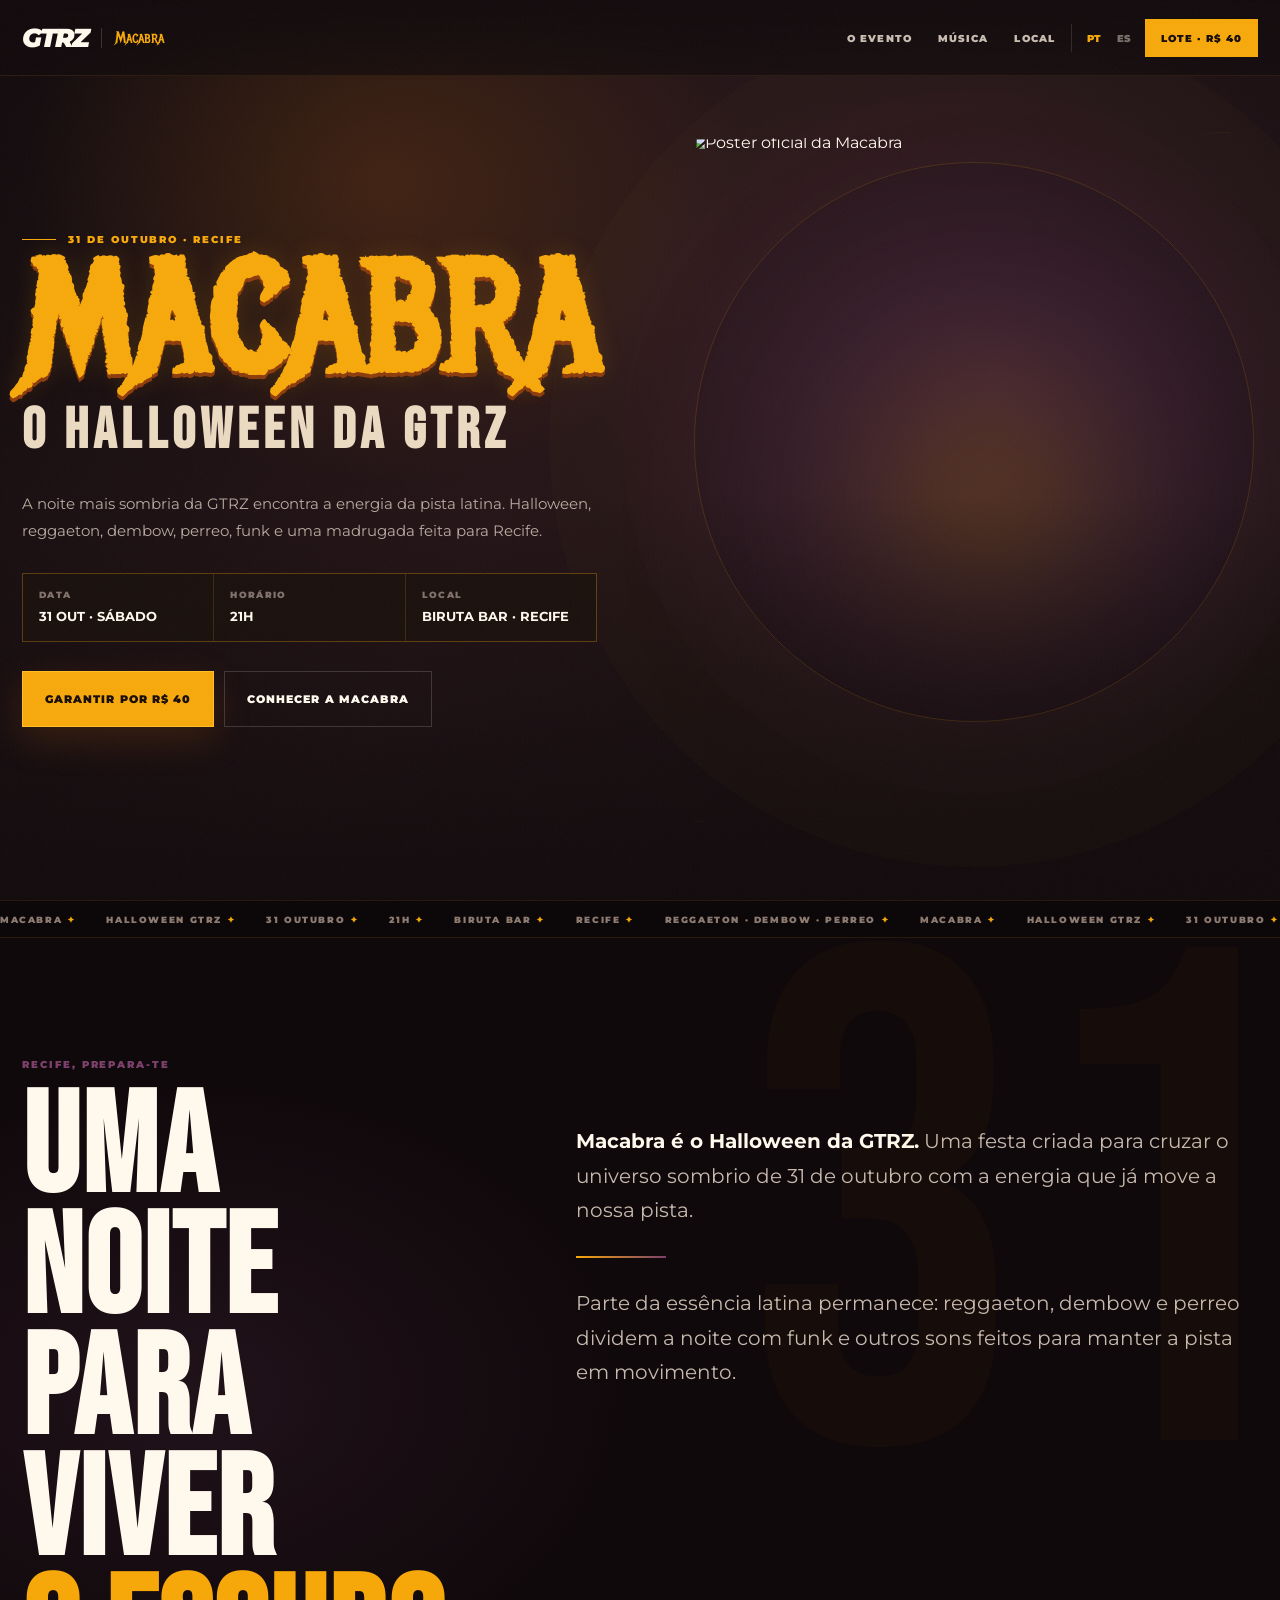
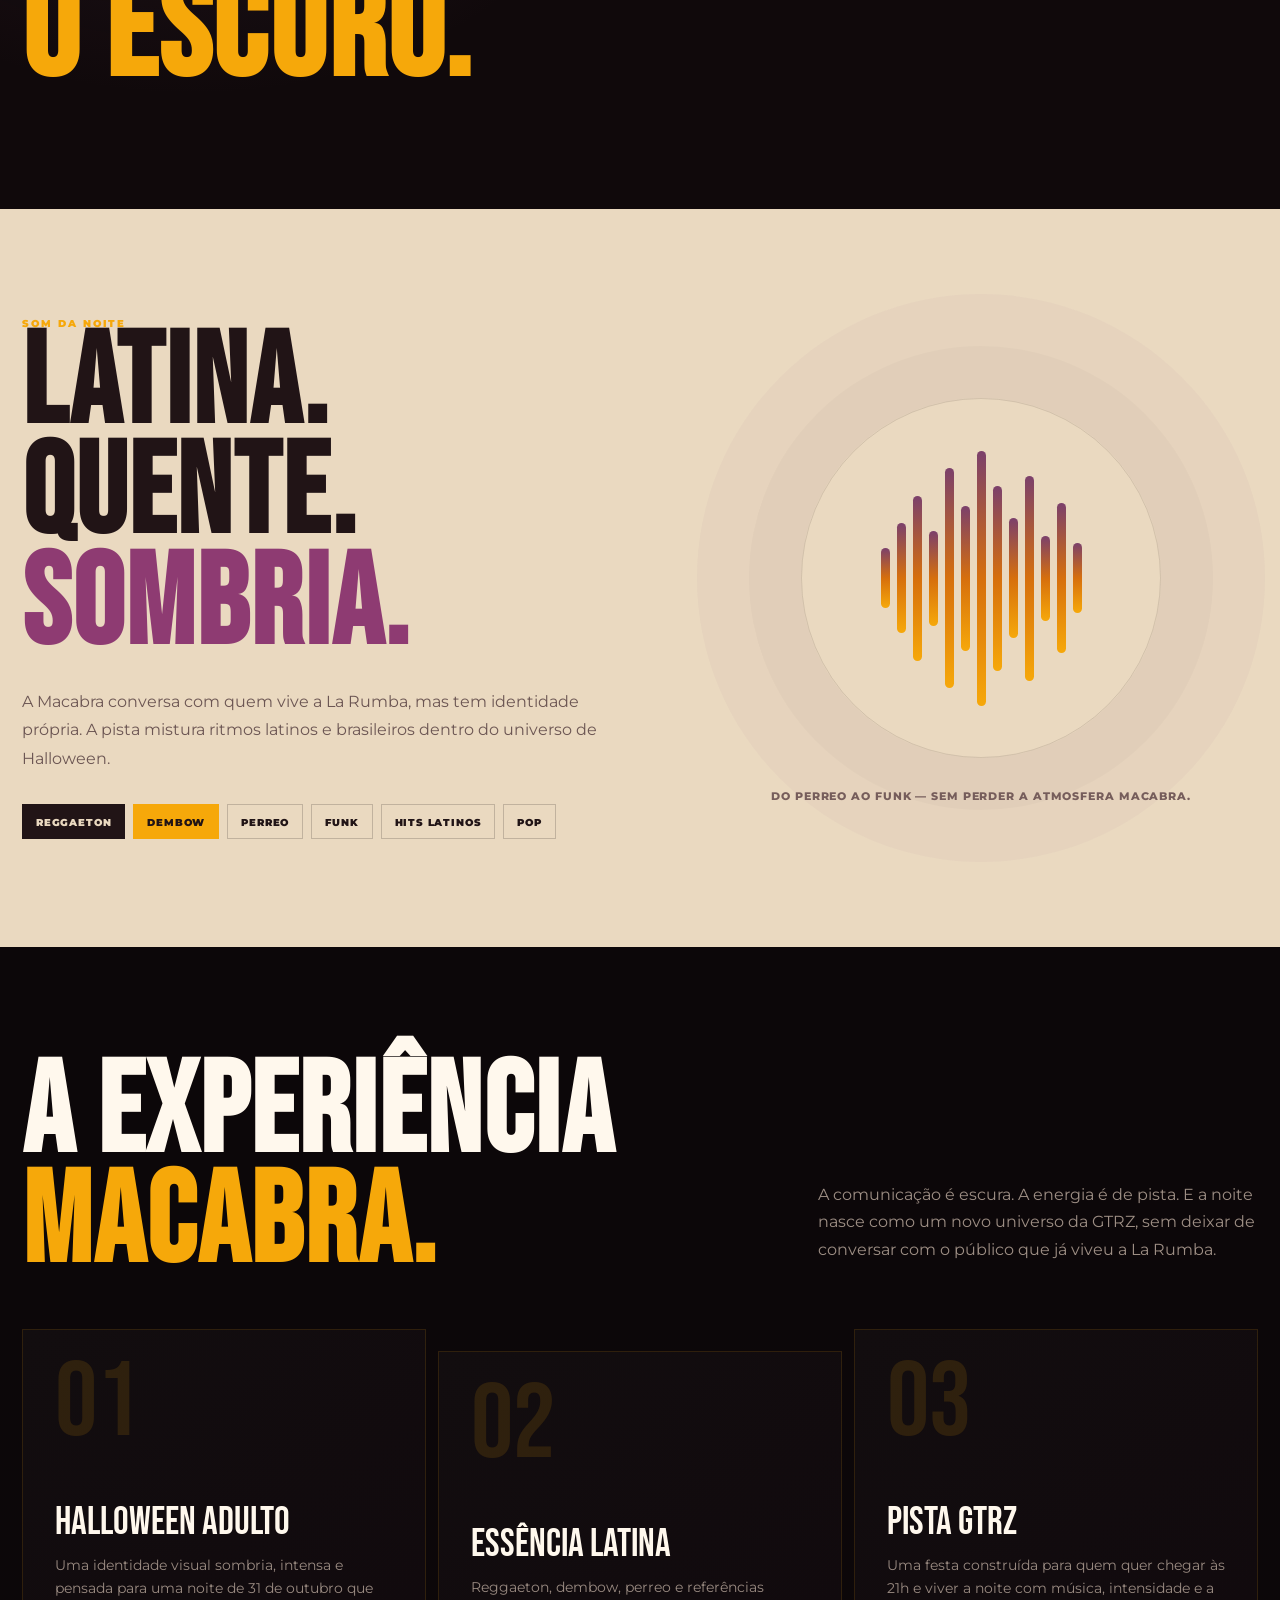
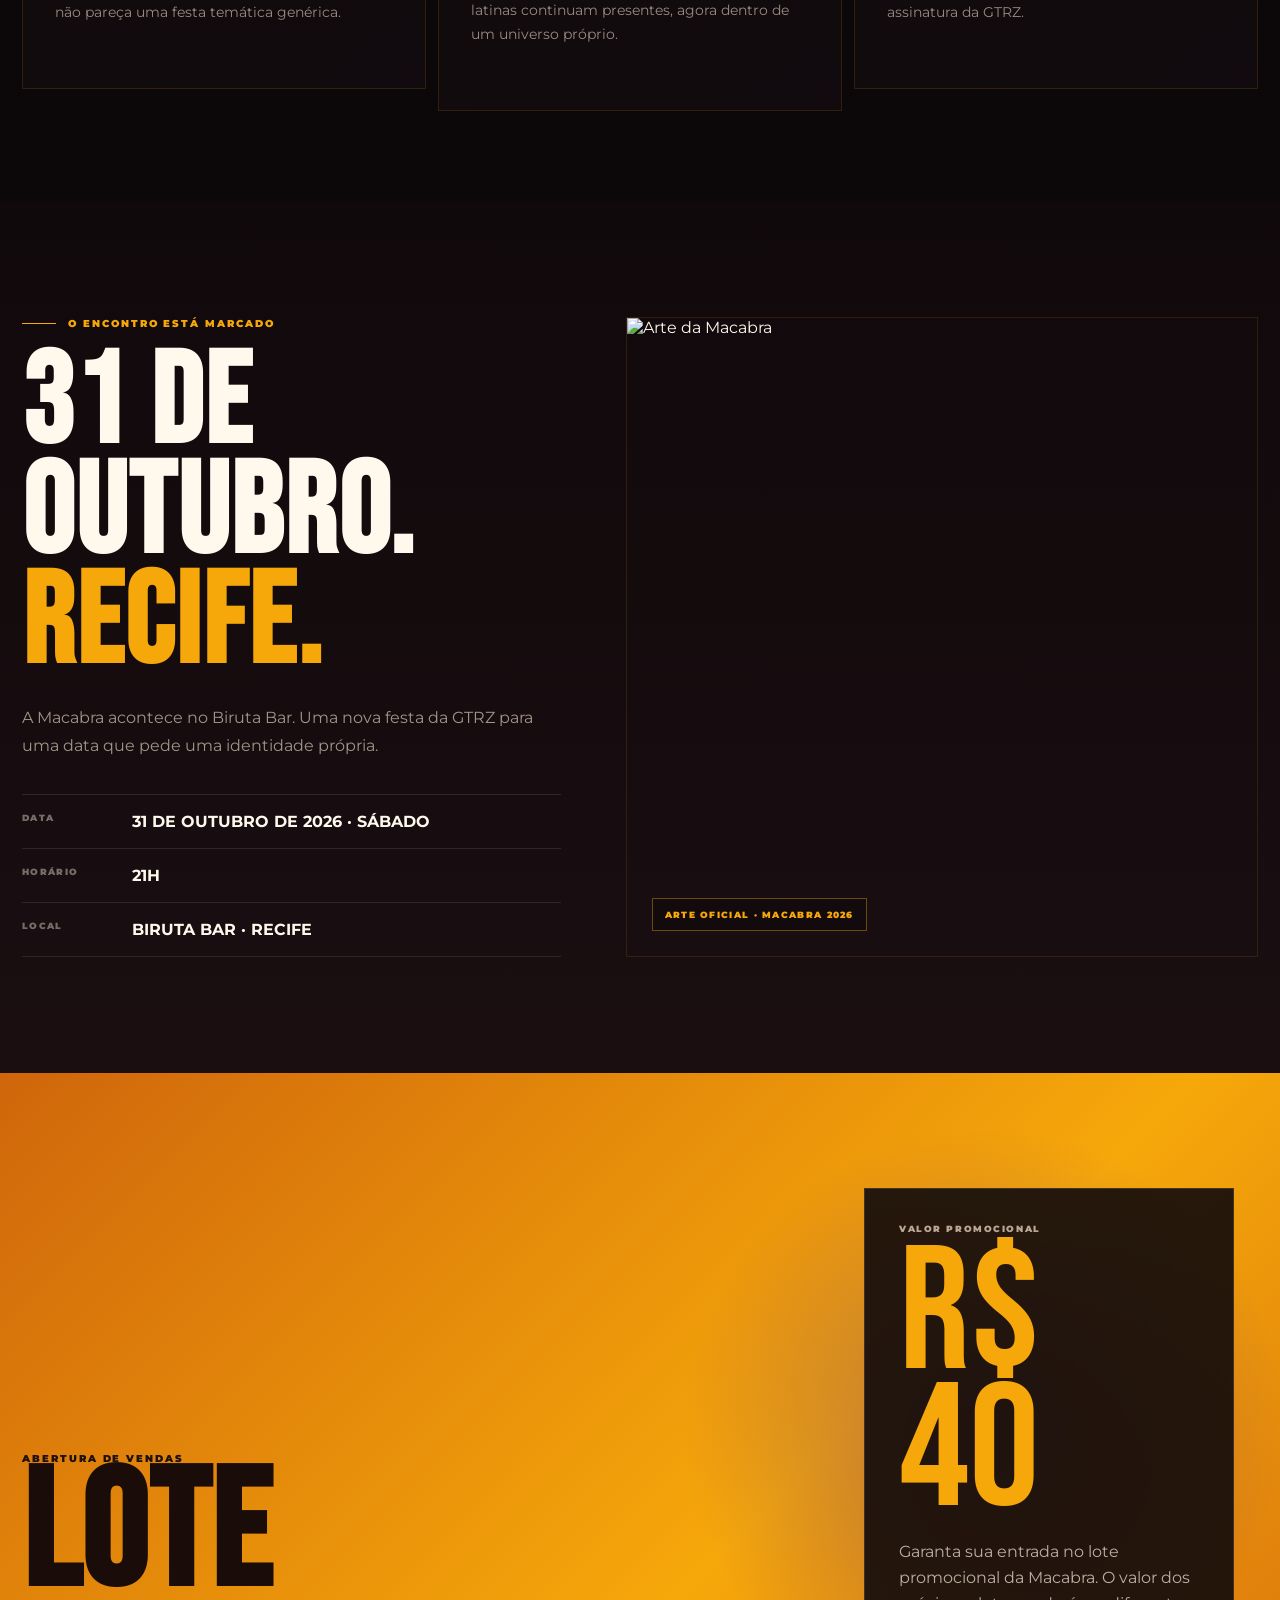
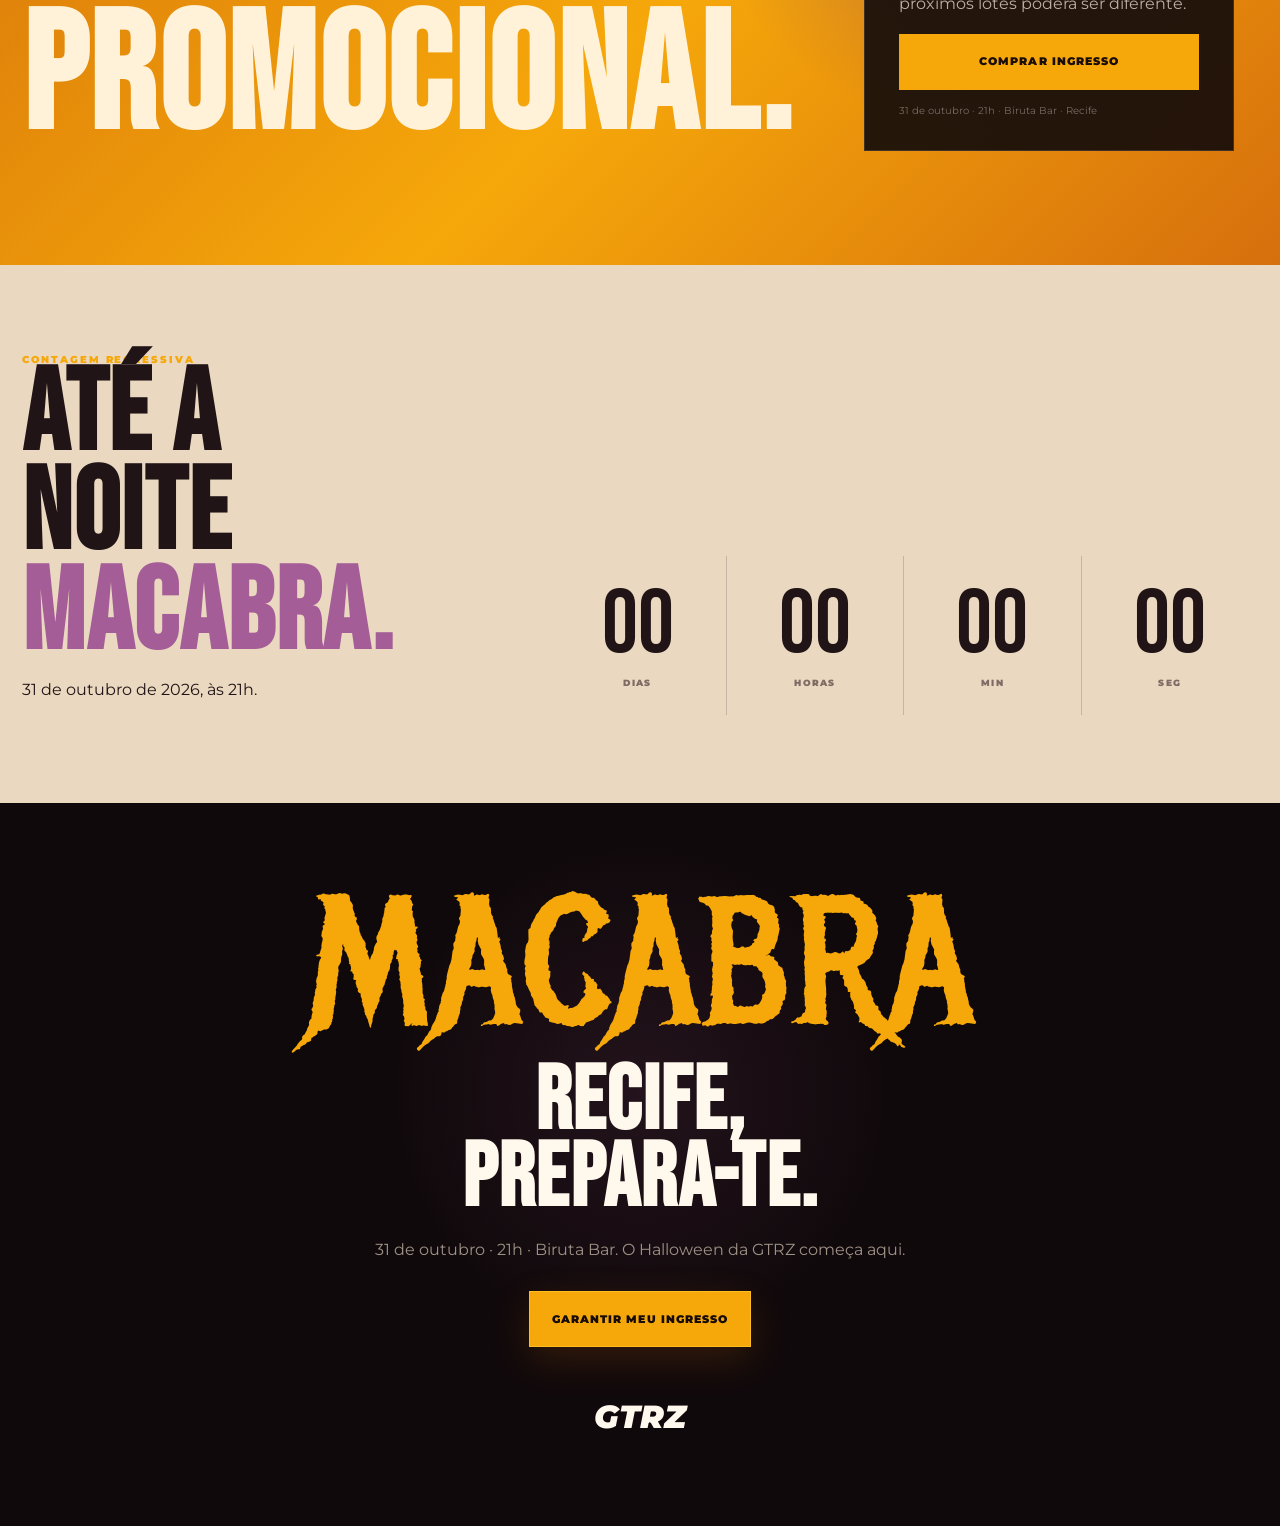
==== commit 144013a6: "Fix Macabra waveform markup" ====
--- a/index.html
+++ b/index.html
@@ -1,29 +1,19 @@
 <!doctype html>
 <html lang="pt-BR" data-lang="pt">
 <head>
-<meta charset="utf-8">
-<meta name="viewport" content="width=device-width,initial-scale=1,viewport-fit=cover">
-<meta name="theme-color" content="#10090b">
-<title>MACABRA — 31 OUT · Biruta Bar</title>
-<link rel="preconnect" href="https://fonts.googleapis.com">
-<link rel="preconnect" href="https://fonts.gstatic.com" crossorigin>
-<link href="https://fonts.googleapis.com/css2?family=Bebas+Neue&family=Metal+Mania&family=Montserrat:wght@400;500;600;700;800;900&display=swap" rel="stylesheet">
-<link rel="stylesheet" href="/assets/site.css">
-</head>
-<body>
-<div class="noise"></div>
+<meta charset="utf-8"><meta name="viewport" content="width=device-width,initial-scale=1,viewport-fit=cover"><meta name="theme-color" content="#10090b"><title>MACABRA — 31 OUT · Biruta Bar</title>
+<link rel="preconnect" href="https://fonts.googleapis.com"><link rel="preconnect" href="https://fonts.gstatic.com" crossorigin><link href="https://fonts.googleapis.com/css2?family=Bebas+Neue&family=Metal+Mania&family=Montserrat:wght@400;500;600;700;800;900&display=swap" rel="stylesheet"><link rel="stylesheet" href="/assets/site.css">
+</head><body><div class="noise"></div>
 <header class="header"><div class="wrap header-in"><a class="brand" href="#top"><strong class="gtrz-word">GTRZ</strong><span></span><b>Macabra</b></a><nav class="nav"><a href="#evento">O evento</a><a href="#som">Música</a><a href="#local">Local</a><div class="lang"><button type="button" data-lang-btn="pt" class="active">PT</button><button type="button" data-lang-btn="es">ES</button></div><a class="top-buy" href="#ingressos">Lote · R$ 40</a></nav></div><div class="progress"><i id="progressBar"></i></div></header>
 <main id="top">
 <section class="hero"><div class="hero-glow"></div><div class="wrap hero-grid"><div class="reveal"><div class="eyebrow">31 de outubro · Recife</div><h1 class="macabra-font">MACABRA<span>O Halloween da GTRZ</span></h1><p class="hero-copy">A noite mais sombria da GTRZ encontra a energia da pista latina. Halloween, reggaeton, dembow, perreo, funk e uma madrugada feita para Recife.</p><div class="hero-meta"><div><small>Data</small><strong>31 OUT · SÁBADO</strong></div><div><small>Horário</small><strong>21H</strong></div><div><small>Local</small><strong>BIRUTA BAR · RECIFE</strong></div></div><div class="ctas"><a class="btn btn-primary" href="#ingressos">Garantir por R$ 40</a><a class="btn" href="#evento">Conhecer a Macabra</a></div></div><div class="hero-poster-wrap reveal"><img id="heroPosterImage" class="hero-poster" alt="Pôster oficial da Macabra"></div></div></section>
 <div class="runner"><div class="runner-track"><div class="runner-segment"><span>MACABRA</span><span>HALLOWEEN GTRZ</span><span>31 OUTUBRO</span><span>21H</span><span>BIRUTA BAR</span><span>RECIFE</span><span>REGGAETON · DEMBOW · PERREO</span></div><div class="runner-segment"><span>MACABRA</span><span>HALLOWEEN GTRZ</span><span>31 OUTUBRO</span><span>21H</span><span>BIRUTA BAR</span><span>RECIFE</span><span>REGGAETON · DEMBOW · PERREO</span></div></div></div>
 <section class="manifesto" id="evento"><div class="wrap manifesto-grid"><div class="reveal"><div class="manifesto-kicker">Recife, prepara-te</div><h2 class="display">UMA NOITE<br>PARA VIVER<br><span class="gold">O ESCURO.</span></h2></div><div class="manifesto-copy reveal"><p><strong>Macabra é o Halloween da GTRZ.</strong> Uma festa criada para cruzar o universo sombrio de 31 de outubro com a energia que já move a nossa pista.</p><div class="rule"></div><p>Parte da essência latina permanece: reggaeton, dembow e perreo dividem a noite com funk e outros sons feitos para manter a pista em movimento.</p></div></div></section>
-<section class="sound" id="som"><div class="wrap sound-grid"><div class="reveal"><div class="kicker">Som da noite</div><h2 class="display">LATINA.<br>QUENTE.<br><span>SOMBRIA.</span></h2><p class="sound-copy">A Macabra conversa com quem vive a La Rumba, mas tem identidade própria. A pista mistura ritmos latinos e brasileiros dentro do universo de Halloween.</p><div class="genres"><span class="genre hot">REGGAETON</span><span class="genre gold-chip">DEMBOW</span><span class="genre">PERREO</span><span class="genre">FUNK</span><span class="genre">HITS LATINOS</span><span class="genre">POP</span></div></div><div class="wave reveal"><div class="wave-ring"></div><div class="wave-bars">${Array.from({length:13},(_,i)=>`<i style="--h:${60+(i%7)*28}px;--d:-.${(i%9)+2}s"></i>`).join('')}</div><div class="sound-note">Do perreo ao funk — sem perder a atmosfera Macabra.</div></div></div></section>
+<section class="sound" id="som"><div class="wrap sound-grid"><div class="reveal"><div class="kicker">Som da noite</div><h2 class="display">LATINA.<br>QUENTE.<br><span>SOMBRIA.</span></h2><p class="sound-copy">A Macabra conversa com quem vive a La Rumba, mas tem identidade própria. A pista mistura ritmos latinos e brasileiros dentro do universo de Halloween.</p><div class="genres"><span class="genre hot">REGGAETON</span><span class="genre gold-chip">DEMBOW</span><span class="genre">PERREO</span><span class="genre">FUNK</span><span class="genre">HITS LATINOS</span><span class="genre">POP</span></div></div><div class="wave reveal"><div class="wave-ring"></div><div class="wave-bars"><i style="--h:60px;--d:-.2s"></i><i style="--h:110px;--d:-.8s"></i><i style="--h:165px;--d:-.4s"></i><i style="--h:95px;--d:-1.2s"></i><i style="--h:220px;--d:-.6s"></i><i style="--h:145px;--d:-1s"></i><i style="--h:255px;--d:-.3s"></i><i style="--h:185px;--d:-1.4s"></i><i style="--h:120px;--d:-.7s"></i><i style="--h:205px;--d:-.9s"></i><i style="--h:85px;--d:-1.1s"></i><i style="--h:150px;--d:-.5s"></i><i style="--h:70px;--d:-1.3s"></i></div><div class="sound-note">Do perreo ao funk — sem perder a atmosfera Macabra.</div></div></div></section>
 <section class="experience"><div class="wrap"><div class="experience-head reveal"><h2 class="display">A EXPERIÊNCIA<br><span class="gold">MACABRA.</span></h2><p>A comunicação é escura. A energia é de pista. E a noite nasce como um novo universo da GTRZ, sem deixar de conversar com o público que já viveu a La Rumba.</p></div><div class="experience-grid"><article class="exp-card reveal"><div class="exp-num">01</div><h3>Halloween adulto</h3><p>Uma identidade visual sombria, intensa e pensada para uma noite de 31 de outubro que não pareça uma festa temática genérica.</p></article><article class="exp-card reveal"><div class="exp-num">02</div><h3>Essência latina</h3><p>Reggaeton, dembow, perreo e referências latinas continuam presentes, agora dentro de um universo próprio.</p></article><article class="exp-card reveal"><div class="exp-num">03</div><h3>Pista GTRZ</h3><p>Uma festa construída para quem quer chegar às 21h e viver a noite com música, intensidade e a assinatura da GTRZ.</p></article></div></div></section>
 <section class="info" id="local"><div class="wrap info-grid"><div class="info-copy reveal"><div class="eyebrow">O encontro está marcado</div><h2 class="display">31 DE<br>OUTUBRO.<br><span class="gold">RECIFE.</span></h2><p>A Macabra acontece no Biruta Bar. Uma nova festa da GTRZ para uma data que pede uma identidade própria.</p><div class="info-list"><div class="info-row"><small>Data</small><strong>31 DE OUTUBRO DE 2026 · SÁBADO</strong></div><div class="info-row"><small>Horário</small><strong>21H</strong></div><div class="info-row"><small>Local</small><strong>BIRUTA BAR · RECIFE</strong></div></div></div><div class="poster-mini reveal"><img id="posterMiniImage" alt="Arte da Macabra"><div class="poster-stamp">Arte oficial · Macabra 2026</div></div></div></section>
 <section class="tickets" id="ingressos"><div class="wrap tickets-grid"><div class="reveal"><div class="tickets-kicker">Abertura de vendas</div><h2 class="display">LOTE<br><span>PROMOCIONAL.</span></h2></div><div class="ticket-side reveal"><div class="ticket-label">Valor promocional</div><div class="price">R$ 40</div><p>Garanta sua entrada no lote promocional da Macabra. O valor dos próximos lotes poderá ser diferente.</p><a class="btn" id="buyButton" href="#">Comprar ingresso</a><div class="ticket-fine">31 de outubro · 21h · Biruta Bar · Recife</div></div></div></section>
 <section class="countdown"><div class="wrap count-grid"><div class="reveal"><div class="kicker">Contagem regressiva</div><h2 class="display">ATÉ A<br>NOITE <span class="purple">MACABRA.</span></h2><p>31 de outubro de 2026, às 21h.</p></div><div class="clock reveal" id="clock"><div><strong id="days">--</strong><small>Dias</small></div><div><strong id="hours">--</strong><small>Horas</small></div><div><strong id="minutes">--</strong><small>Min</small></div><div><strong id="seconds">--</strong><small>Seg</small></div></div></div></section>
 <section class="final"><div class="wrap reveal"><div class="final-brand macabra-font">MACABRA</div><h2 class="display">RECIFE,<br>PREPARA-TE.</h2><p>31 de outubro · 21h · Biruta Bar. O Halloween da GTRZ começa aqui.</p><a class="btn btn-primary" href="#ingressos">Garantir meu ingresso</a><div class="footer-logo">GTRZ</div></div></section>
-</main>
-<a class="mobile-buy" href="#ingressos">Lote promocional · R$ 40</a>
-<script src="/assets/poster-data.js"></script><script src="/assets/reference-cms.js"></script><script>const p=window.MACABRA_DEFAULT_POSTER||'';if(p){heroPosterImage.src=p;posterMiniImage.src=p}const io=new IntersectionObserver(es=>es.forEach(e=>{if(e.isIntersecting)e.target.classList.add('in')}),{threshold:.1});document.querySelectorAll('.reveal').forEach(e=>io.observe(e));function tick(){let d=Math.max(0,new Date('2026-10-31T21:00:00-03:00')-Date.now());days.textContent=String(Math.floor(d/86400000)).padStart(2,'0');d%=86400000;hours.textContent=String(Math.floor(d/3600000)).padStart(2,'0');d%=3600000;minutes.textContent=String(Math.floor(d/60000)).padStart(2,'0');seconds.textContent=String(Math.floor((d%60000)/1000)).padStart(2,'0')}tick();setInterval(tick,1000);addEventListener('scroll',()=>{const m=document.documentElement.scrollHeight-innerHeight;progressBar.style.transform=`scaleX(${m?scrollY/m:0})`},{passive:true});</script>
-</body></html>+</main><a class="mobile-buy" href="#ingressos">Lote promocional · R$ 40</a>
+<script src="/assets/poster-data.js"></script><script src="/assets/reference-cms.js"></script><script>const p=window.MACABRA_DEFAULT_POSTER||'';if(p){document.getElementById('heroPosterImage').src=p;document.getElementById('posterMiniImage').src=p}const io=new IntersectionObserver(es=>es.forEach(e=>{if(e.isIntersecting)e.target.classList.add('in')}),{threshold:.1});document.querySelectorAll('.reveal').forEach(e=>io.observe(e));function tick(){let d=Math.max(0,new Date('2026-10-31T21:00:00-03:00')-Date.now());document.getElementById('days').textContent=String(Math.floor(d/86400000)).padStart(2,'0');d%=86400000;document.getElementById('hours').textContent=String(Math.floor(d/3600000)).padStart(2,'0');d%=3600000;document.getElementById('minutes').textContent=String(Math.floor(d/60000)).padStart(2,'0');document.getElementById('seconds').textContent=String(Math.floor((d%60000)/1000)).padStart(2,'0')}tick();setInterval(tick,1000);addEventListener('scroll',()=>{const m=document.documentElement.scrollHeight-innerHeight;document.getElementById('progressBar').style.transform=`scaleX(${m?scrollY/m:0})`},{passive:true});</script></body></html>
--- a/assets/site.css
+++ b/assets/site.css
@@ -1,15 +1,15 @@
-@import url('https://fonts.googleapis.com/css2?family=Bebas+Neue&family=Inter:wght@400;600;700;800;900&display=swap');
-:root{--bg:#090706;--surface:#120b0e;--paper:#ead9bd;--orange:#f39a0a;--purple:#8b2ca7;--text:#fff8ed;--muted:#9f938b;--line:rgba(255,255,255,.11);--max:1220px;--display:'Bebas Neue',Impact,sans-serif;--sans:Inter,Arial,sans-serif;--ease:cubic-bezier(.2,.75,.2,1)}
-*{box-sizing:border-box}html{scroll-behavior:smooth;background:var(--bg)}body{margin:0;min-width:320px;background:var(--bg);color:var(--text);font-family:var(--sans);overflow-x:hidden;-webkit-font-smoothing:antialiased}a{color:inherit;text-decoration:none}button{font:inherit}img{display:block;max-width:100%}.wrap{width:min(calc(100% - 44px),var(--max));margin:auto}.display{margin:0;font:400 clamp(4rem,8vw,8rem)/.84 var(--display);letter-spacing:-.015em;text-transform:uppercase}.kicker,.eyebrow{color:var(--orange);font-size:.63rem;font-weight:900;letter-spacing:.2em;text-transform:uppercase}.noise{position:fixed;inset:0;z-index:9999;pointer-events:none;opacity:.045;mix-blend-mode:screen;background-image:url("data:image/svg+xml,%3Csvg xmlns='http://www.w3.org/2000/svg' width='160' height='160'%3E%3Cfilter id='n'%3E%3CfeTurbulence type='fractalNoise' baseFrequency='.78' numOctaves='4'/%3E%3C/filter%3E%3Crect width='160' height='160' filter='url(%23n)'/%3E%3C/svg%3E")}.reveal{opacity:0;transform:translateY(26px);transition:.8s var(--ease)}.reveal.in{opacity:1;transform:none}.content-section{scroll-margin-top:78px}
-.site-header{position:fixed;inset:0 0 auto;height:74px;z-index:300;background:rgba(8,6,6,.74);backdrop-filter:blur(18px) saturate(120%);border-bottom:1px solid rgba(255,255,255,.07)}.header-inner{height:100%;display:flex;align-items:center;justify-content:space-between}.gtrz-word{font-weight:950;font-style:italic;letter-spacing:-.08em;font-size:1.7rem}.site-nav{display:flex;align-items:center;gap:5px}.site-nav>a:not(.nav-buy){padding:10px;color:#aaa09a;font-size:.61rem;font-weight:900;letter-spacing:.1em;text-transform:uppercase}.site-nav>a:hover{color:#fff}.lang-switch{display:flex;border-left:1px solid var(--line);padding-left:7px}.lang-switch button{border:0;background:none;color:#6f6662;padding:8px;font-size:.6rem;font-weight:900;cursor:pointer}.lang-switch button.active{color:var(--orange)}.nav-buy{background:var(--orange);color:#130b05;padding:13px 16px;font-size:.61rem;font-weight:950;letter-spacing:.1em;text-transform:uppercase}.scroll-progress{position:absolute;left:0;right:0;bottom:-1px;height:2px;background:rgba(255,255,255,.05)}.scroll-progress span{display:block;height:100%;background:linear-gradient(90deg,var(--purple),var(--orange));transform:scaleX(0);transform-origin:left}
-.hero{min-height:100svh;display:grid;align-items:center;position:relative;isolation:isolate;overflow:hidden;padding:112px 0 62px;background:radial-gradient(50% 50% at 76% 42%,color-mix(in srgb,var(--purple) 22%,transparent),transparent 70%),radial-gradient(35% 40% at 22% 20%,color-mix(in srgb,var(--orange) 15%,transparent),transparent 70%),linear-gradient(135deg,#0d0807,#11090d 60%,#070606)}.hero-image{position:absolute;inset:0;z-index:-3;background-size:cover;background-position:center;opacity:.28;filter:saturate(.9) contrast(1.04);transform:scale(1.03)}.hero-overlay{position:absolute;inset:0;z-index:-2;background:linear-gradient(90deg,rgba(7,5,5,.92) 0%,rgba(7,5,5,.58) 48%,rgba(7,5,5,.18) 78%),linear-gradient(180deg,transparent 55%,var(--bg))}.hero-grid{display:grid;grid-template-columns:1.07fr .93fr;gap:70px;align-items:center}.hero-copy{max-width:690px}.event-logo{width:min(560px,90%);max-height:220px;object-fit:contain;object-position:left center;margin:20px 0 28px}.macabra-word{font:400 clamp(5.5rem,11vw,10rem)/.72 var(--display);color:var(--orange);letter-spacing:-.035em;text-transform:uppercase;text-shadow:0 0 28px color-mix(in srgb,var(--orange) 20%,transparent),2px 2px 0 #4b1b00;margin:20px 0 30px}.hero .display{font-size:clamp(3.5rem,6.8vw,6.8rem);max-width:720px}.hero-copy p{max-width:590px;color:var(--muted);font-size:1rem;line-height:1.72;margin:25px 0 30px}.hero-actions{display:flex;flex-wrap:wrap;gap:10px}.btn{min-height:54px;padding:0 21px;display:inline-flex;align-items:center;justify-content:center;border:1px solid rgba(255,255,255,.17);font-size:.66rem;font-weight:950;letter-spacing:.11em;text-transform:uppercase;transition:.22s var(--ease)}.btn:hover{transform:translateY(-2px)}.btn.hot{background:var(--orange);border-color:var(--orange);color:#130b05;box-shadow:0 12px 36px color-mix(in srgb,var(--orange) 16%,transparent)}.btn.ghost{background:rgba(255,255,255,.025)}.btn.dark{background:#17100d;color:var(--paper);border-color:#17100d}.poster-card{justify-self:end;width:min(480px,100%);padding:15px;border:1px solid rgba(255,255,255,.1);background:linear-gradient(180deg,rgba(255,255,255,.045),rgba(255,255,255,.012));box-shadow:0 40px 100px rgba(0,0,0,.4)}.poster-card>img,.poster-fallback{width:100%;aspect-ratio:4/5;object-fit:cover}.poster-fallback{display:grid;place-items:center;align-content:center;text-align:center;background:radial-gradient(circle at 50% 38%,rgba(139,44,167,.28),transparent 34%),linear-gradient(150deg,#241008,#0b0708 50%,#18071d);border:1px solid rgba(243,154,10,.25);position:relative;overflow:hidden}.poster-fallback:before{content:'☠';position:absolute;font-size:18rem;color:rgba(243,154,10,.05)}.poster-fallback span{font:400 9rem/.72 var(--display);color:var(--orange);position:relative}.poster-fallback small{font-weight:900;letter-spacing:.32em;position:relative}.poster-fallback strong{font:400 3rem/1 var(--display);color:var(--orange);margin-top:30px;position:relative}.meta-grid{display:grid;grid-template-columns:1fr 1fr 1.25fr;gap:1px;margin-top:13px;background:rgba(255,255,255,.07)}.meta-grid>div{background:#0d0909;padding:14px 12px}.meta-grid small{display:block;color:#706662;font-size:.48rem;font-weight:900;letter-spacing:.14em;margin-bottom:5px}.meta-grid b{font-size:.73rem}
-.ticker{overflow:hidden;border-block:1px solid rgba(255,255,255,.08);background:#0d0909}.ticker-track{display:flex;width:max-content;animation:ticker 36s linear infinite}.ticker-track span{display:inline-flex;align-items:center;gap:28px;padding:13px 28px 12px 0;color:#877c76;font-size:.59rem;font-weight:900;letter-spacing:.17em;text-transform:uppercase;white-space:nowrap}.ticker-track span:after{content:'✦';color:var(--orange)}@keyframes ticker{to{transform:translateX(-50%)}}
-.manifesto{padding:118px 0;background:radial-gradient(42% 58% at 10% 30%,rgba(243,154,10,.075),transparent 70%),var(--bg)}.two-col{display:grid;grid-template-columns:1.05fr .95fr;gap:80px;align-items:end}.manifesto .kicker,.sound .kicker{margin-bottom:20px}.copy-block p{font-size:1.08rem;line-height:1.8;color:var(--muted);max-width:570px}.rule{height:1px;background:linear-gradient(90deg,var(--orange),transparent);margin:35px 0 20px}.tags,.genres{display:flex;flex-wrap:wrap;gap:8px}.tags span,.genre{border:1px solid rgba(255,255,255,.13);padding:10px 12px;font-size:.57rem;font-weight:950;letter-spacing:.11em;text-transform:uppercase}.tags span:nth-child(2){color:#d18ce1;border-color:rgba(139,44,167,.45)}
-.paper{background:var(--paper);color:#160f0d}.sound{padding:115px 0;overflow:hidden}.sound-grid{display:grid;grid-template-columns:1.05fr .95fr;gap:70px;align-items:center}.sound p{max-width:580px;color:#675950;line-height:1.75;margin:28px 0 30px}.genre{border-color:rgba(22,15,13,.16)}.genre:nth-child(3n+1){background:#160f0d;color:var(--paper);border-color:#160f0d}.ritual-orb{width:min(500px,86vw);aspect-ratio:1;border-radius:50%;display:grid;place-items:center;justify-self:center;background:radial-gradient(circle at 48% 42%,rgba(243,154,10,.28),transparent 28%),radial-gradient(circle at 60% 55%,rgba(139,44,167,.5),transparent 44%),#140d10;box-shadow:0 40px 90px rgba(37,12,41,.25);position:relative}.ritual-orb:before,.ritual-orb:after{content:'';position:absolute;border:1px solid rgba(243,154,10,.25);border-radius:50%}.ritual-orb:before{inset:9%}.ritual-orb:after{inset:18%;border-color:rgba(139,44,167,.4)}.ritual-orb span{font-size:14rem;filter:grayscale(1);opacity:.8}
-.djs,.faq{padding:115px 0;background:#0a0808}.section-head{display:flex;justify-content:space-between;align-items:end;gap:40px;margin-bottom:46px}.section-head .kicker{margin-bottom:17px}.section-head .display{font-size:clamp(4.5rem,8vw,7.7rem)}.section-head>p{max-width:430px;color:var(--muted);line-height:1.7}.dj-grid{display:grid;grid-template-columns:repeat(3,1fr);gap:14px}.dj-card{background:#100c0d;border:1px solid rgba(255,255,255,.09);overflow:hidden}.dj-media{height:470px;background:radial-gradient(circle at 50% 35%,rgba(139,44,167,.25),transparent 35%),#161011;position:relative;overflow:hidden}.dj-media img{width:100%;height:100%;object-fit:cover}.dj-media:after{content:'';position:absolute;inset:auto 0 0;height:42%;background:linear-gradient(transparent,#100c0d)}.dj-info{padding:26px}.dj-origin{color:var(--orange);font-size:.54rem;font-weight:950;letter-spacing:.16em;text-transform:uppercase}.dj-name{font:400 4rem/.9 var(--display);margin:12px 0 16px;text-transform:uppercase}.dj-info p{color:#958984;font-size:.85rem;line-height:1.65;margin:0}.dj-social{display:inline-block;margin-top:18px;color:#cfc3bd;font-size:.56rem;font-weight:900;letter-spacing:.1em;text-transform:uppercase}.empty-state{border:1px dashed rgba(255,255,255,.15);padding:42px;text-align:center;color:#766d69;text-transform:uppercase;letter-spacing:.15em;font-size:.64rem}
-.tickets{padding:115px 0;background:radial-gradient(50% 78% at 84% 30%,rgba(139,44,167,.15),transparent 70%),#110907}.clock{display:grid;grid-template-columns:repeat(4,minmax(58px,1fr));gap:1px;background:rgba(255,255,255,.08);min-width:min(430px,100%)}.clock div{background:#0d0909;padding:13px 10px;text-align:center}.clock strong{display:block;font:400 2.25rem/1 var(--display);color:var(--orange)}.clock small{display:block;margin-top:4px;color:#716761;font-size:.45rem;font-weight:900;letter-spacing:.11em;text-transform:uppercase}.ticket-grid{display:grid;grid-template-columns:repeat(3,1fr);gap:12px}.ticket-card{min-height:338px;display:flex;flex-direction:column;padding:28px;border:1px solid rgba(255,255,255,.1);background:linear-gradient(180deg,rgba(255,255,255,.035),rgba(255,255,255,.012))}.ticket-card.featured{border-color:rgba(243,154,10,.55);box-shadow:0 24px 60px rgba(0,0,0,.28)}.ticket-badge{align-self:flex-start;color:var(--orange);font-size:.51rem;font-weight:950;letter-spacing:.16em;text-transform:uppercase}.ticket-name{font:400 3.1rem/.95 var(--display);margin:18px 0 10px;text-transform:uppercase}.ticket-price{font:400 6.2rem/.8 var(--display);color:var(--orange);margin:10px 0 24px}.ticket-price sup{font:800 1rem var(--sans);vertical-align:top;margin-right:6px}.ticket-desc{color:var(--muted);font-size:.82rem;line-height:1.62;margin-bottom:24px}.ticket-actions{margin-top:auto;display:grid;gap:8px}.ticket-actions .btn{width:100%}.ticket-state{min-height:54px;display:grid;place-items:center;border:1px solid rgba(255,255,255,.13);color:#756b66;font-size:.62rem;font-weight:950;letter-spacing:.12em;text-transform:uppercase}
-.venue{padding:115px 0}.venue-grid{display:grid;grid-template-columns:.82fr 1.18fr;gap:70px;align-items:center}.venue p{color:#665950;line-height:1.75}.venue-info{border-top:1px solid rgba(22,15,13,.16);margin:30px 0;padding-top:22px}.venue-info strong{display:block;margin-bottom:8px}.venue-info span{display:block;white-space:pre-line;color:#76675d;font-size:.87rem;line-height:1.55}.map{min-height:530px;background:#100c0d;border:1px solid rgba(0,0,0,.14)}.map iframe{width:100%;height:530px;border:0;display:block;filter:sepia(.1) saturate(.78) contrast(1.02)}
-.faq-grid{display:grid;grid-template-columns:.72fr 1.28fr;gap:70px}.faq-list{border-top:1px solid rgba(255,255,255,.12)}details{border-bottom:1px solid rgba(255,255,255,.12)}summary{list-style:none;cursor:pointer;min-height:74px;display:flex;align-items:center;justify-content:space-between;font-weight:800;font-size:.9rem}summary::-webkit-details-marker{display:none}summary:after{content:'+';color:var(--orange);font-size:1.4rem}details[open] summary:after{content:'−'}details p{margin:0 0 24px;color:#918683;line-height:1.65;font-size:.86rem}
-.final{min-height:85svh;display:grid;place-items:center;text-align:center;position:relative;overflow:hidden;background:radial-gradient(circle at 50% 38%,rgba(139,44,167,.18),transparent 34%),#080606}.final .wrap{display:flex;flex-direction:column;align-items:center;position:relative}.final .macabra-word{margin-bottom:30px}.final .display{font-size:clamp(4.5rem,9vw,8.5rem);max-width:950px}.final p{color:var(--muted);margin:24px 0 28px}.final-glow{position:absolute;width:650px;height:650px;border-radius:50%;background:radial-gradient(circle,rgba(243,154,10,.08),transparent 66%)}.mobile-buy{display:none}
-@media(max-width:980px){.site-nav>a:not(.nav-buy){display:none}.hero-grid,.two-col,.sound-grid,.venue-grid,.faq-grid{grid-template-columns:1fr}.hero-grid{gap:44px}.poster-card{justify-self:start;width:min(520px,100%)}.two-col,.sound-grid,.venue-grid,.faq-grid{gap:42px}.section-head{align-items:start;flex-direction:column}.dj-grid,.ticket-grid{grid-template-columns:repeat(2,1fr)}.ritual-orb{margin-top:20px}.map,.map iframe{height:460px;min-height:460px}}
-@media(max-width:680px){.wrap{width:min(calc(100% - 28px),var(--max))}.site-header{height:66px}.gtrz-word{font-size:1.5rem}.lang-switch{border:0;padding:0}.nav-buy{padding:11px 12px}.hero{padding:96px 0 42px;min-height:auto}.macabra-word{font-size:clamp(5rem,23vw,8rem);margin:18px 0 26px}.hero .display{font-size:clamp(3.2rem,15vw,5rem)}.poster-card{padding:10px}.meta-grid{grid-template-columns:1fr}.manifesto,.sound,.djs,.tickets,.venue,.faq{padding:82px 0}.display{font-size:clamp(3.7rem,17vw,5.8rem)}.dj-grid,.ticket-grid{grid-template-columns:1fr}.dj-media{height:430px}.clock{min-width:0;width:100%;grid-template-columns:repeat(4,1fr)}.clock strong{font-size:1.8rem}.faq-grid{gap:28px}.map,.map iframe{height:390px;min-height:390px}.mobile-buy{display:block;position:fixed;left:12px;right:12px;bottom:12px;z-index:250}.mobile-buy a{display:flex;align-items:center;justify-content:space-between;gap:14px;padding:12px 15px;background:var(--orange);color:#150b04;box-shadow:0 16px 45px rgba(0,0,0,.34);border:1px solid rgba(255,255,255,.22)}.mobile-buy span{font-size:.58rem;font-weight:950;letter-spacing:.09em;text-transform:uppercase}.mobile-buy strong{font:400 2rem/1 var(--display)}body{padding-bottom:72px}}
+@import url('https://fonts.googleapis.com/css2?family=Bebas+Neue&family=Metal+Mania&family=Montserrat:wght@400;500;600;700;800;900&display=swap');
+:root{--bg:#10090b;--bg2:#29191a;--brown:#4a2b24;--orange:#d66f0d;--gold:#f6a80a;--purple:#7b406b;--paper:#ead9c0;--white:#fff8ed;--muted:#b7a89d;--max:1240px;--ease:cubic-bezier(.2,.75,.2,1)}*{box-sizing:border-box}html{scroll-behavior:smooth;background:var(--bg)}body{margin:0;min-width:320px;background:var(--bg);color:var(--white);font-family:Montserrat,Arial,sans-serif;overflow-x:hidden;-webkit-font-smoothing:antialiased}a{color:inherit;text-decoration:none}button{font:inherit}img{display:block;max-width:100%}.wrap{width:min(calc(100% - 44px),var(--max));margin:auto}.display{font-family:'Bebas Neue',Impact,sans-serif;text-transform:uppercase;letter-spacing:.015em;line-height:.86;margin:0}.macabra-font{font-family:'Metal Mania',Georgia,serif;text-transform:uppercase}.gold{color:var(--gold)}.purple{color:#a45d96}.noise{position:fixed;inset:0;z-index:9999;pointer-events:none;opacity:.055;mix-blend-mode:screen;background-image:url("data:image/svg+xml,%3Csvg xmlns='http://www.w3.org/2000/svg' width='180' height='180'%3E%3Cfilter id='n'%3E%3CfeTurbulence baseFrequency='.78' numOctaves='4' type='fractalNoise'/%3E%3C/filter%3E%3Crect width='180' height='180' filter='url(%23n)' opacity='.65'/%3E%3C/svg%3E")}.reveal{opacity:0;transform:translateY(26px);transition:.85s var(--ease)}.reveal.in{opacity:1;transform:none}
+.header{position:fixed;inset:0 0 auto;height:76px;z-index:300;background:linear-gradient(180deg,rgba(16,9,11,.94),rgba(16,9,11,.68));backdrop-filter:blur(18px);border-bottom:1px solid rgba(246,168,10,.11)}.header-in{height:100%;display:flex;align-items:center;justify-content:space-between}.brand{display:flex;align-items:center;gap:13px}.brand>span{width:1px;height:20px;background:rgba(255,255,255,.16)}.brand>b{font:1rem 'Metal Mania';color:var(--gold)}.gtrz-word{font-weight:950;font-style:italic;font-size:1.65rem;letter-spacing:-.08em}.nav{display:flex;align-items:center;gap:6px}.nav>a{padding:11px 10px;color:#c8bbb0;font-size:.62rem;font-weight:900;letter-spacing:.11em;text-transform:uppercase}.lang{display:flex;border-left:1px solid rgba(255,255,255,.12);padding-left:7px}.lang button{border:0;background:none;color:#796e69;padding:8px;cursor:pointer;font-size:.62rem;font-weight:900}.lang button.active{color:var(--gold)}.top-buy{background:var(--gold)!important;color:#160b08!important;padding:13px 16px!important}.progress{position:absolute;left:0;right:0;bottom:-1px;height:2px}.progress i{display:block;height:100%;background:linear-gradient(90deg,var(--purple),var(--gold));transform-origin:left;transform:scaleX(0)}
+.hero{min-height:100svh;position:relative;display:grid;align-items:center;padding:110px 0 50px;overflow:hidden;isolation:isolate;background:radial-gradient(48% 55% at 78% 42%,rgba(123,64,107,.24),transparent 72%),radial-gradient(40% 48% at 30% 20%,rgba(214,111,13,.19),transparent 70%),linear-gradient(120deg,#10090b,#241316 44%,#120a0d)}.hero:after{content:'';position:absolute;inset:0;z-index:-2;background:linear-gradient(180deg,transparent 55%,var(--bg))}.hero-glow{position:absolute;width:560px;height:560px;border:1px solid rgba(246,168,10,.16);border-radius:50%;right:2vw;top:18vh;z-index:-1;box-shadow:0 0 0 72px rgba(123,64,107,.025),0 0 0 145px rgba(246,168,10,.015)}.hero-grid{display:grid;grid-template-columns:.88fr 1.12fr;gap:74px;align-items:center}.eyebrow,.kicker,.manifesto-kicker,.tickets-kicker{color:var(--gold);font-size:.64rem;font-weight:900;letter-spacing:.19em;text-transform:uppercase}.eyebrow{display:flex;align-items:center;gap:12px;margin-bottom:20px}.eyebrow:before{content:'';width:34px;height:1px;background:var(--gold)}.hero h1{margin:0;font-size:clamp(6.5rem,12vw,11.8rem);line-height:.72;color:var(--gold);text-shadow:0 4px 0 #8c3b0b,0 0 25px rgba(246,168,10,.15)}.hero h1 span{display:block;color:var(--paper);font-family:'Bebas Neue';font-size:.37em;line-height:1.1;letter-spacing:.09em;text-shadow:none;margin-top:24px}.hero-copy{max-width:600px;color:#b9aaa0;line-height:1.75;font-size:.96rem;margin:28px 0}.hero-meta{display:grid;grid-template-columns:repeat(3,1fr);gap:1px;background:rgba(246,168,10,.16);border:1px solid rgba(246,168,10,.16);max-width:610px;margin:29px 0}.hero-meta div{background:rgba(16,9,11,.8);padding:16px}.hero-meta small{display:block;color:#7f706a;font-size:.54rem;font-weight:900;letter-spacing:.15em;text-transform:uppercase;margin-bottom:6px}.hero-meta strong{font-size:.82rem}.ctas{display:flex;flex-wrap:wrap;gap:10px}.btn{min-height:56px;padding:0 22px;display:inline-flex;align-items:center;justify-content:center;border:1px solid rgba(255,255,255,.16);font-size:.66rem;font-weight:900;letter-spacing:.1em;text-transform:uppercase;transition:.25s var(--ease)}.btn:hover{transform:translateY(-2px)}.btn-primary{background:var(--gold);border-color:#ffbd24;color:#170c08;box-shadow:0 12px 38px rgba(214,111,13,.18)}.hero-poster-wrap{position:relative;padding:18px 18px 24px;transform:rotate(1.2deg)}.hero-poster-wrap:before{content:'';position:absolute;inset:5% 0 0 8%;background:radial-gradient(circle,rgba(246,168,10,.24),rgba(123,64,107,.16) 38%,transparent 72%);filter:blur(55px);z-index:-2}.hero-poster{width:min(615px,100%);margin-left:auto;aspect-ratio:1638/2048;object-fit:cover;box-shadow:0 32px 80px rgba(0,0,0,.46),0 0 0 1px rgba(246,168,10,.14);clip-path:polygon(1.4% 1%,98.2% 0,100% 97.8%,1.2% 100%,0 53%)}
+.runner{overflow:hidden;border-block:1px solid rgba(246,168,10,.12);background:#0c0709}.runner-track{display:flex;width:max-content;animation:ticker 38s linear infinite}.runner-segment{display:flex;gap:30px;padding:13px 30px 12px 0;white-space:nowrap;color:#8e7b70;font-size:.59rem;font-weight:900;letter-spacing:.17em;text-transform:uppercase}.runner-segment span:after{content:' ✦';color:var(--gold)}@keyframes ticker{to{transform:translateX(-50%)}}
+.manifesto{padding:120px 0 115px;position:relative;overflow:hidden;background:radial-gradient(48% 50% at 15% 52%,rgba(123,64,107,.16),transparent 70%),#10090b}.manifesto:before{content:'31';position:absolute;right:-2vw;top:1vh;font:44rem/.8 'Bebas Neue';color:rgba(246,168,10,.025)}.manifesto-grid{display:grid;grid-template-columns:.82fr 1.18fr;gap:80px;align-items:start}.manifesto-kicker{color:var(--purple)}.manifesto h2{font-size:clamp(5.7rem,11vw,10.5rem);margin:18px 0 0}.manifesto-copy{padding-top:46px}.manifesto-copy p{font-size:clamp(1.08rem,1.55vw,1.34rem);line-height:1.75;color:#c7b9ae}.manifesto-copy p strong{color:var(--white)}.rule{width:90px;height:2px;background:linear-gradient(90deg,var(--gold),var(--purple));margin:28px 0}
+.sound{background:var(--paper);color:#211416;padding:108px 0;position:relative;overflow:hidden}.sound-grid{display:grid;grid-template-columns:1.05fr .95fr;gap:70px;align-items:center}.sound h2{font-size:clamp(5.4rem,10vw,9.2rem)}.sound h2 span{color:#8e3b72}.sound-copy{max-width:580px;color:#6c5653;line-height:1.78;margin:27px 0 31px}.genres{display:flex;flex-wrap:wrap;gap:8px}.genre{border:1px solid rgba(33,20,22,.2);padding:11px 13px 9px;font-size:.64rem;font-weight:900;letter-spacing:.08em}.genre.hot{background:#211416;color:var(--paper)}.genre.gold-chip{background:var(--gold);border-color:var(--gold)}.wave{position:relative;min-height:470px;display:flex;align-items:center;justify-content:center}.wave-ring{position:absolute;width:360px;height:360px;border-radius:50%;border:1px solid rgba(33,20,22,.12);box-shadow:0 0 0 52px rgba(33,20,22,.025),0 0 0 104px rgba(123,64,107,.035)}.wave-bars{display:flex;align-items:center;gap:7px;height:280px}.wave-bars i{display:block;width:9px;border-radius:10px;background:linear-gradient(180deg,var(--purple),var(--orange),var(--gold));height:var(--h);animation:pulse 1.7s ease-in-out infinite alternate;animation-delay:var(--d)}@keyframes pulse{to{transform:scaleY(.55);opacity:.72}}.sound-note{position:absolute;bottom:10px;color:#765d5b;font-size:.7rem;font-weight:800;letter-spacing:.08em;text-transform:uppercase}
+.experience{padding:112px 0;background:#0c0709}.experience-head{display:flex;align-items:end;justify-content:space-between;gap:45px;margin-bottom:50px}.experience h2{font-size:clamp(5.5rem,10vw,9rem)}.experience-head p{max-width:440px;color:#9d8e84;line-height:1.72}.experience-grid{display:grid;grid-template-columns:repeat(3,1fr);gap:12px}.exp-card{min-height:360px;border:1px solid rgba(246,168,10,.13);padding:32px;background:linear-gradient(145deg,rgba(255,255,255,.025),rgba(123,64,107,.04))}.exp-num{font:6.6rem/.8 'Bebas Neue';color:rgba(246,168,10,.13)}.exp-card h3{font:2.45rem/.9 'Bebas Neue';margin:58px 0 14px;text-transform:uppercase}.exp-card p{color:#998a81;font-size:.86rem;line-height:1.7}.exp-card:nth-child(2){transform:translateY(22px)}
+.info{padding:116px 0;background:linear-gradient(180deg,#10090b,#1a0e11)}.info-grid{display:grid;grid-template-columns:.92fr 1.08fr;gap:65px}.info h2{font-size:clamp(5.8rem,10vw,9.2rem);margin:0 0 24px}.info p{color:#a39489;line-height:1.75}.info-list{margin-top:34px;border-top:1px solid rgba(255,255,255,.11)}.info-row{display:grid;grid-template-columns:110px 1fr;padding:17px 0;border-bottom:1px solid rgba(255,255,255,.1)}.info-row small{color:#776c67;font-size:.57rem;font-weight:900;letter-spacing:.15em;text-transform:uppercase}.poster-mini{position:relative;min-height:620px;border:1px solid rgba(246,168,10,.12);overflow:hidden}.poster-mini img{width:100%;height:100%;object-fit:cover;position:absolute}.poster-stamp{position:absolute;left:25px;bottom:25px;padding:10px 12px;border:1px solid rgba(246,168,10,.4);font-size:.58rem;font-weight:900;letter-spacing:.14em;text-transform:uppercase;color:var(--gold);background:rgba(16,9,11,.68)}
+.tickets{min-height:88svh;display:grid;align-items:center;padding:100px 0;position:relative;background:radial-gradient(circle at 77% 45%,rgba(123,64,107,.5),transparent 28%),linear-gradient(135deg,#cf660b,#f6a80a 58%,#d66f0d)}.tickets-grid{display:grid;grid-template-columns:1.06fr .94fr;gap:70px;align-items:end}.tickets-kicker{color:#1f1110}.tickets h2{font-size:clamp(6.6rem,13vw,12rem);color:#190c09}.tickets h2 span{color:#fff2d8}.ticket-side{background:rgba(16,9,11,.9);border:1px solid rgba(255,255,255,.12);padding:34px}.ticket-label{color:#b9a697;font-size:.58rem;font-weight:900;letter-spacing:.17em;text-transform:uppercase}.price{font:clamp(7rem,14vw,11rem)/.78 'Bebas Neue';color:var(--gold);margin:13px 0 17px}.ticket-side p{color:#bdaea2;line-height:1.65}.ticket-side .btn{width:100%;background:var(--gold);color:#1b0d09;border-color:var(--gold)}.ticket-fine{margin-top:14px;color:#776a64;font-size:.62rem}
+.countdown{background:var(--paper);color:#211416;padding:88px 0}.count-grid{display:grid;grid-template-columns:.8fr 1.2fr;gap:55px;align-items:end}.countdown h2{font-size:clamp(4.7rem,9vw,7.8rem)}.clock{display:grid;grid-template-columns:repeat(4,1fr);gap:1px;background:rgba(33,20,22,.18)}.clock div{background:var(--paper);padding:25px 8px;text-align:center}.clock strong{display:block;font:clamp(3rem,7vw,6.2rem)/1 'Bebas Neue'}.clock small{font-size:.54rem;font-weight:900;letter-spacing:.15em;text-transform:uppercase;color:#806b65}
+.final{min-height:76svh;display:grid;place-items:center;text-align:center;padding:90px 0;background:radial-gradient(circle at 50% 40%,rgba(123,64,107,.18),transparent 32%),#10090b}.final-brand{font-size:clamp(6.5rem,14vw,12rem);color:var(--gold);line-height:.8}.final h2{font-size:clamp(3.2rem,7vw,6.2rem);margin:28px 0 18px}.final p{max-width:560px;color:#9f9186;line-height:1.7;margin:0 auto 28px}.footer-logo{font-size:2rem;font-weight:950;font-style:italic;margin-top:50px}.mobile-buy{display:none}
+@media(max-width:980px){.nav>a:not(.top-buy),.brand>span,.brand>b{display:none}.hero-grid,.manifesto-grid,.sound-grid,.info-grid,.tickets-grid,.count-grid{grid-template-columns:1fr}.hero-grid{gap:22px}.experience-grid{grid-template-columns:1fr 1fr}.exp-card:nth-child(2){transform:none}.exp-card:last-child{grid-column:1/-1}.poster-mini{min-height:760px}}
+@media(max-width:660px){.wrap{width:min(calc(100% - 28px),var(--max))}.header{height:66px}.hero{padding:94px 0 38px;min-height:auto}.hero h1{font-size:clamp(5.4rem,27vw,8rem)}.hero-meta{grid-template-columns:1fr 1fr}.hero-meta div:last-child{grid-column:1/-1}.ctas{display:grid}.btn{width:100%}.manifesto,.sound,.experience,.info{padding:78px 0}.manifesto h2,.sound h2,.experience h2,.info h2{font-size:clamp(4.7rem,21vw,7rem)}.experience-head{display:block}.experience-grid{grid-template-columns:1fr}.exp-card:last-child{grid-column:auto}.poster-mini{min-height:520px}.tickets{padding:82px 0;min-height:auto}.ticket-side{padding:25px}.countdown{padding:72px 0}.mobile-buy{display:block;position:fixed;left:12px;right:12px;bottom:12px;z-index:280;background:var(--gold);color:#160b08;text-align:center;padding:15px;font-size:.64rem;font-weight:900;letter-spacing:.1em;text-transform:uppercase;box-shadow:0 12px 38px rgba(0,0,0,.45)}.final{padding-bottom:120px}}
+@media(prefers-reduced-motion:reduce){.reveal{opacity:1;transform:none}.runner-track,.wave-bars i{animation:none}}
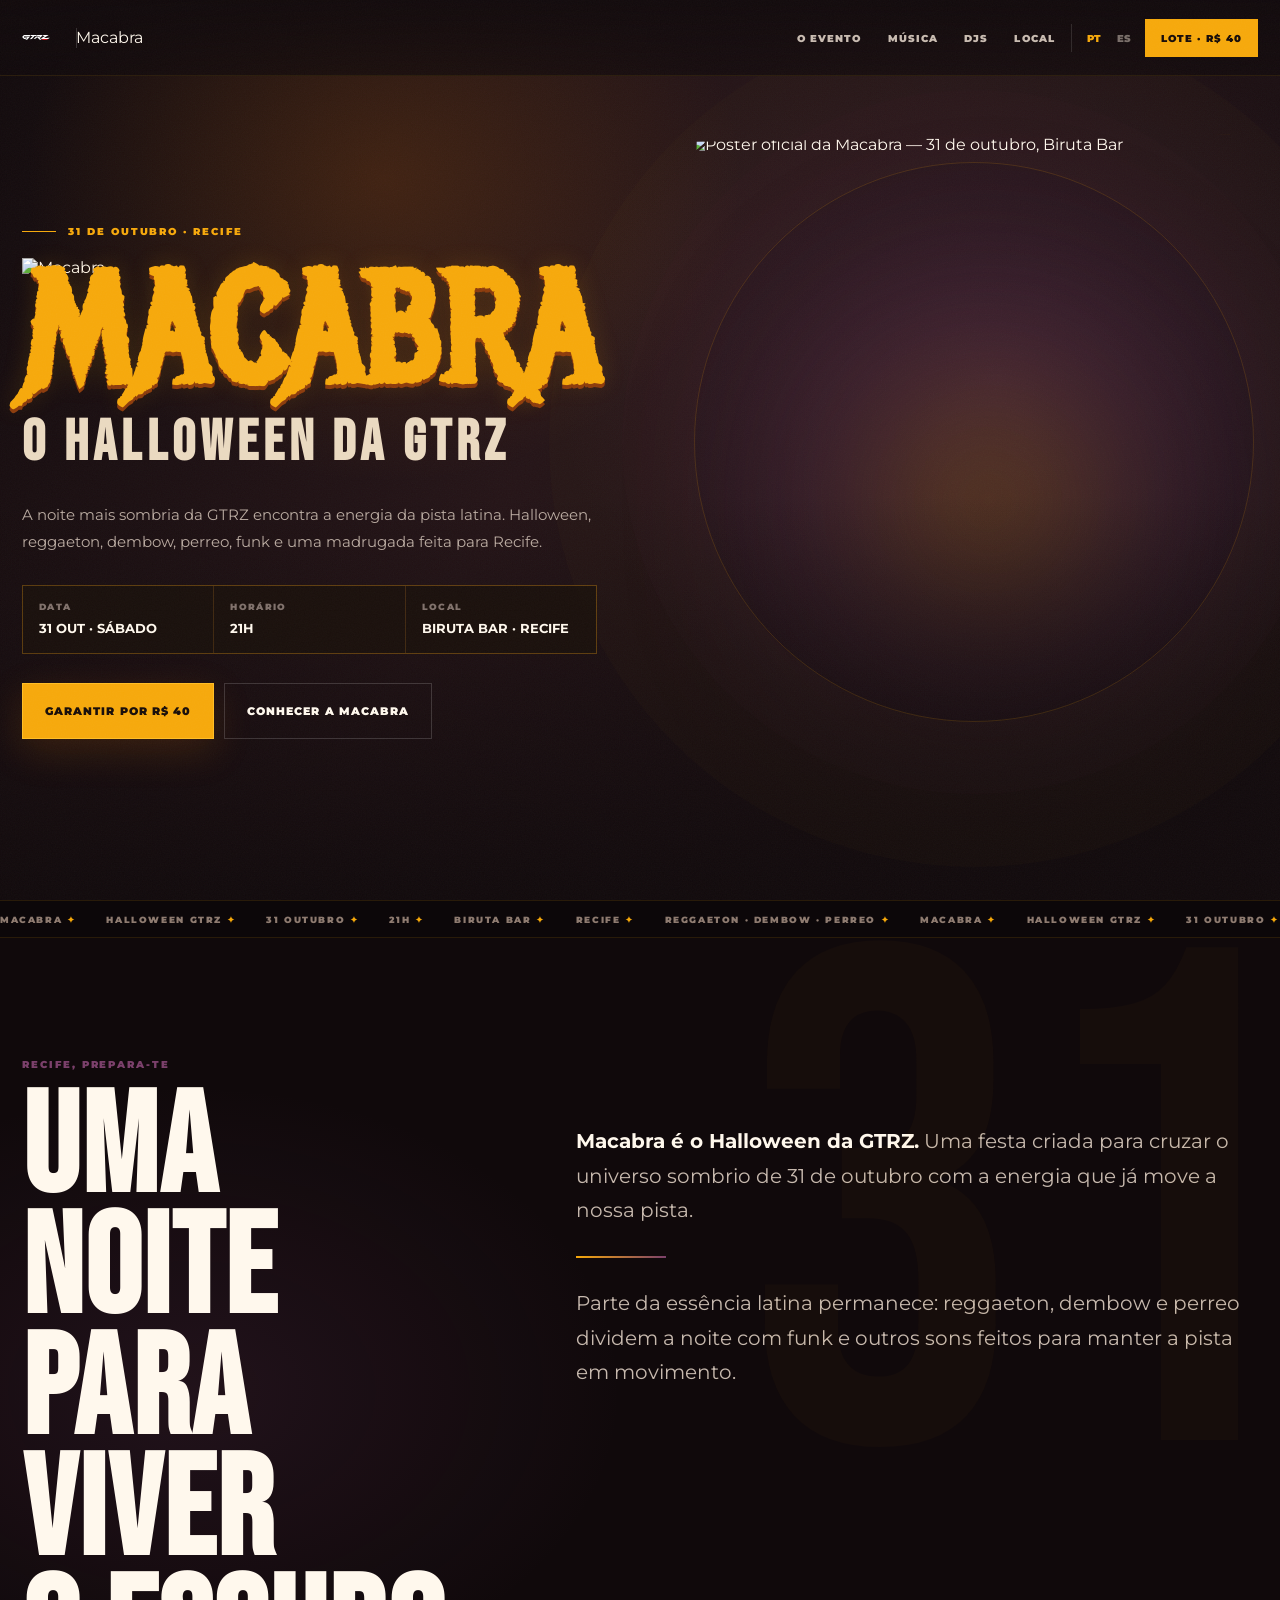
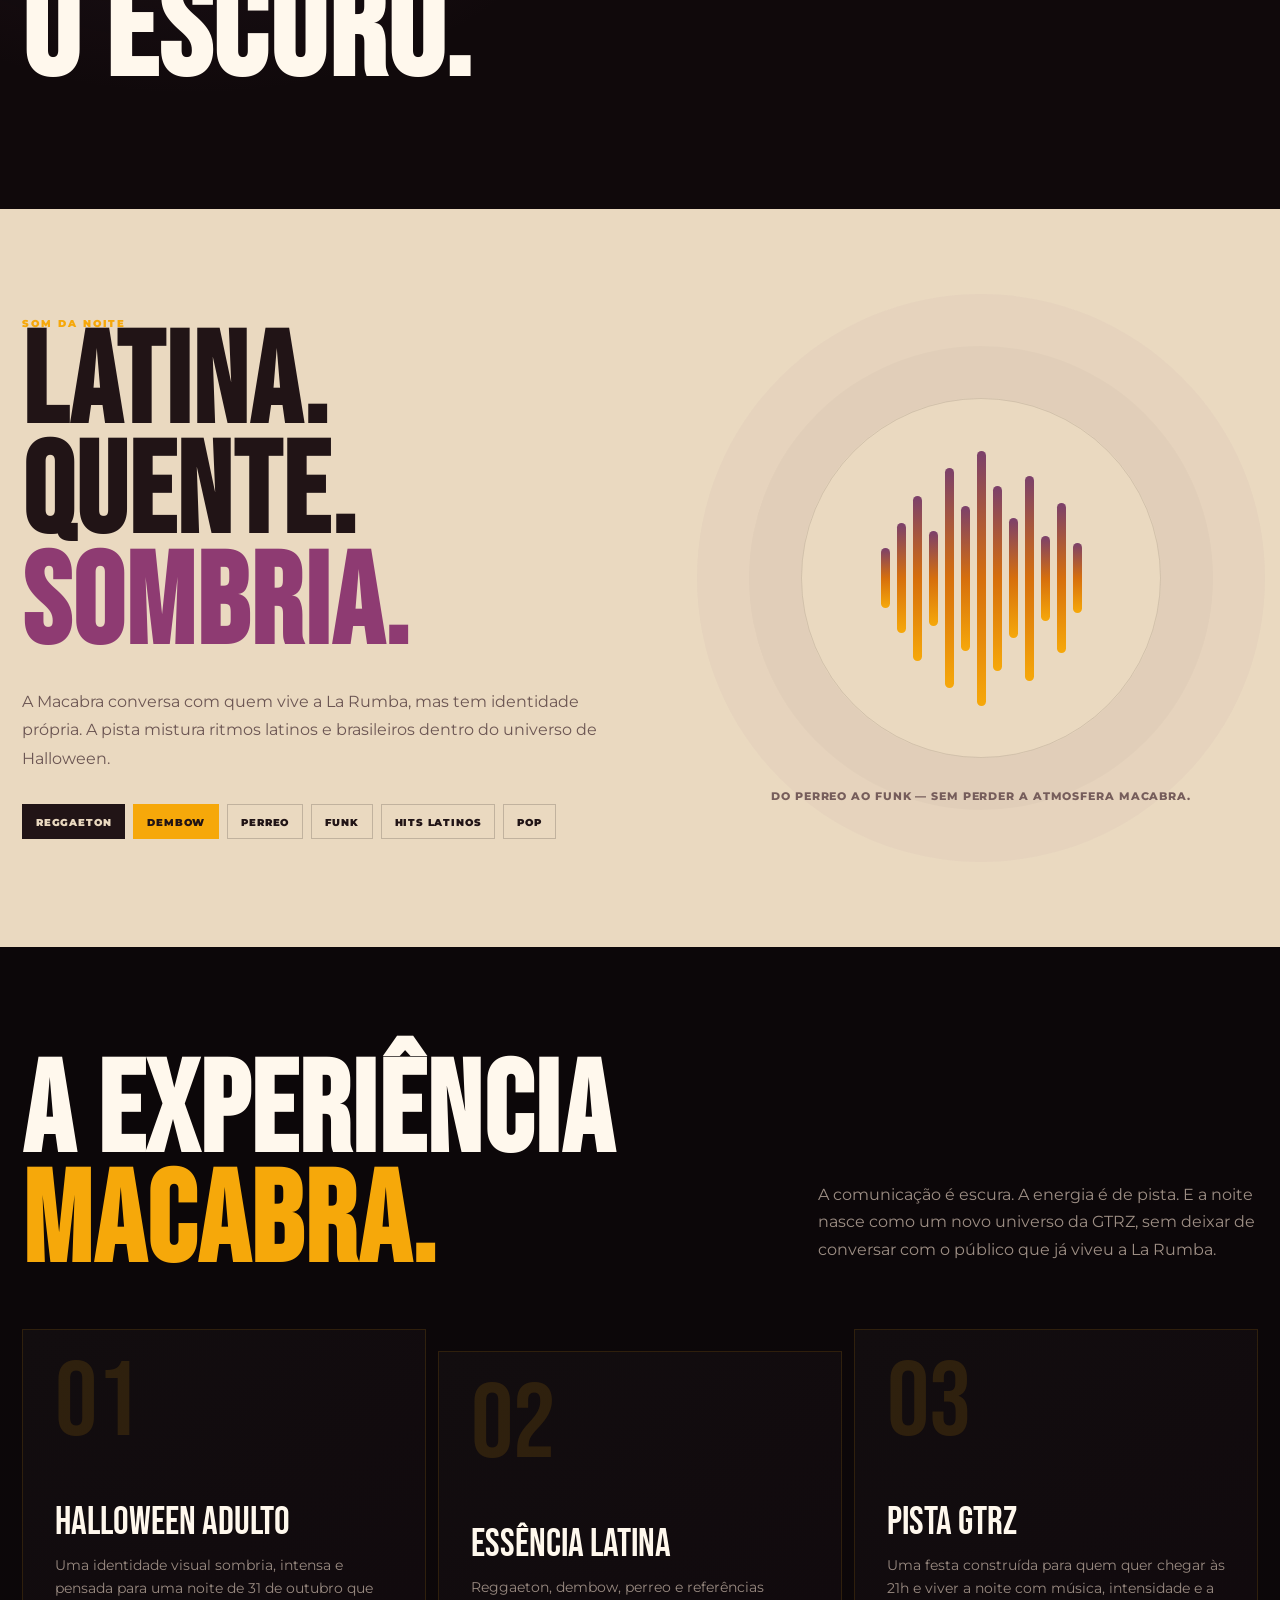
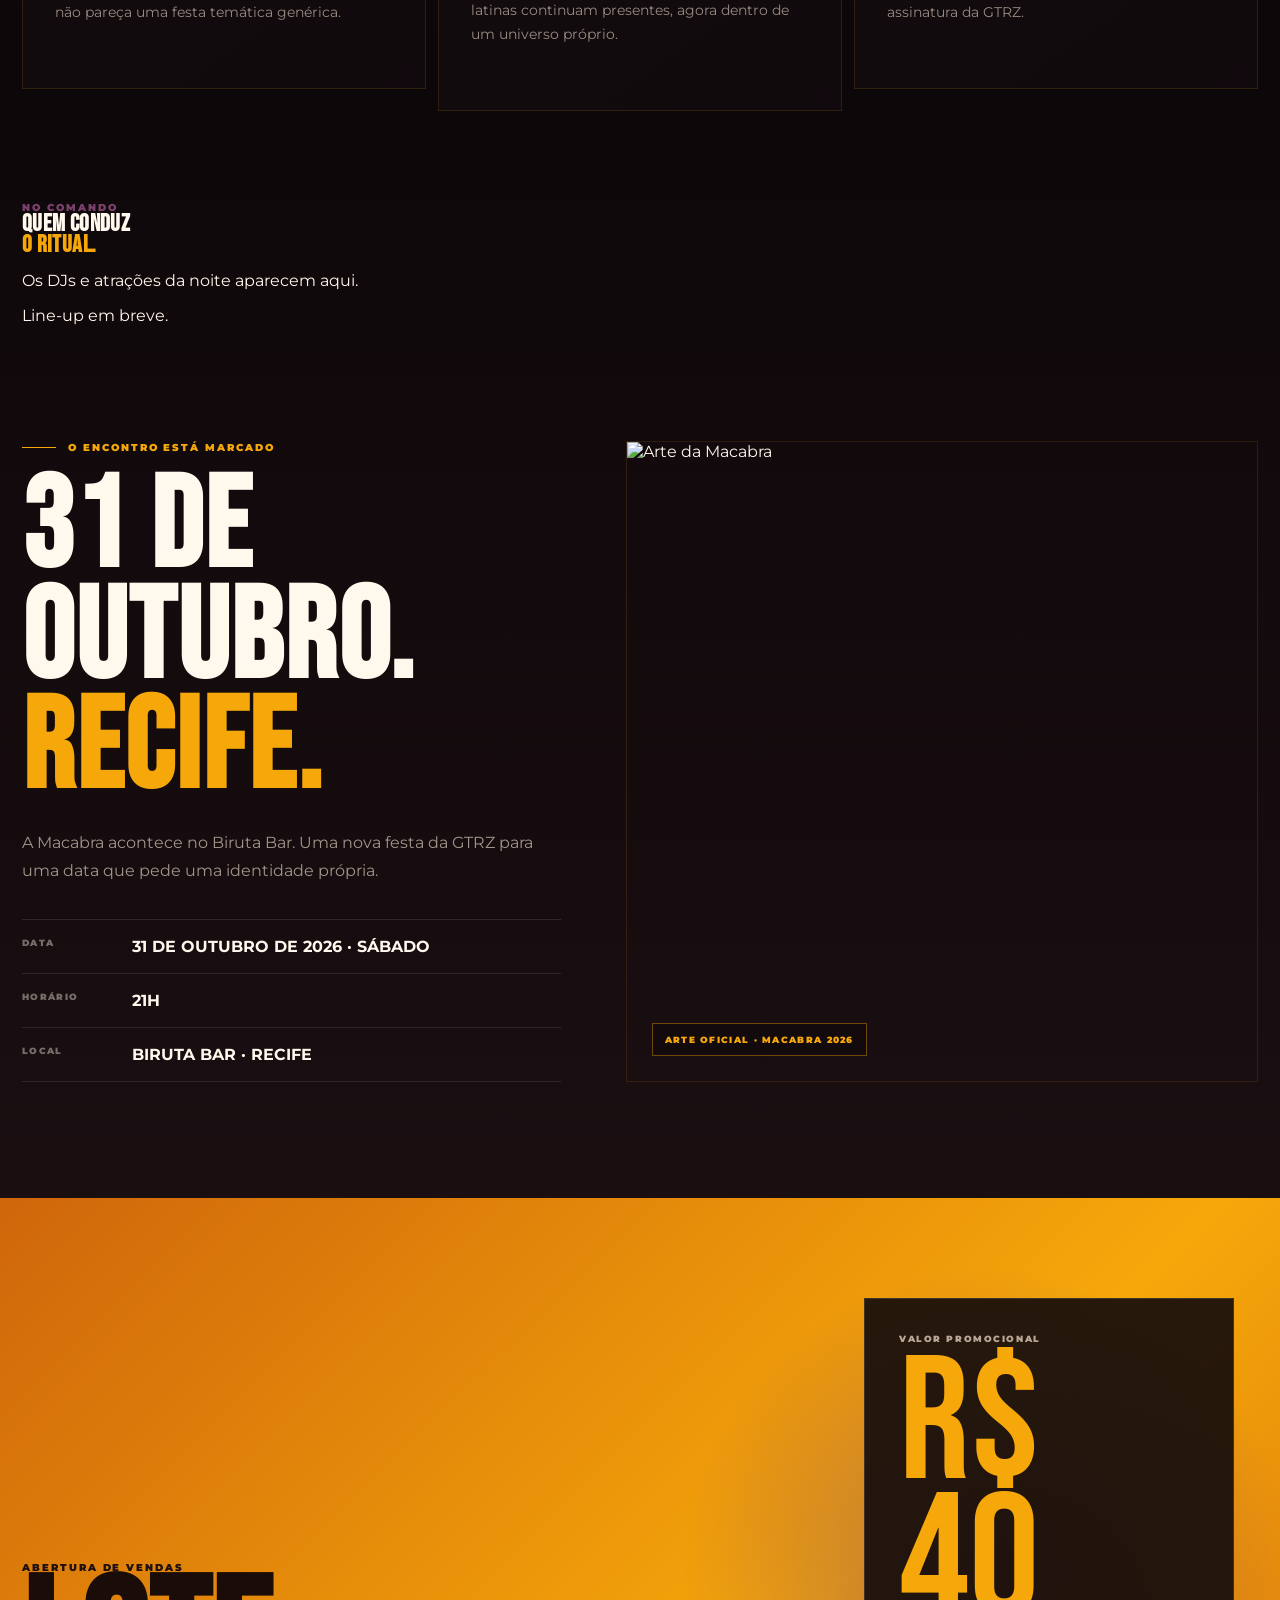
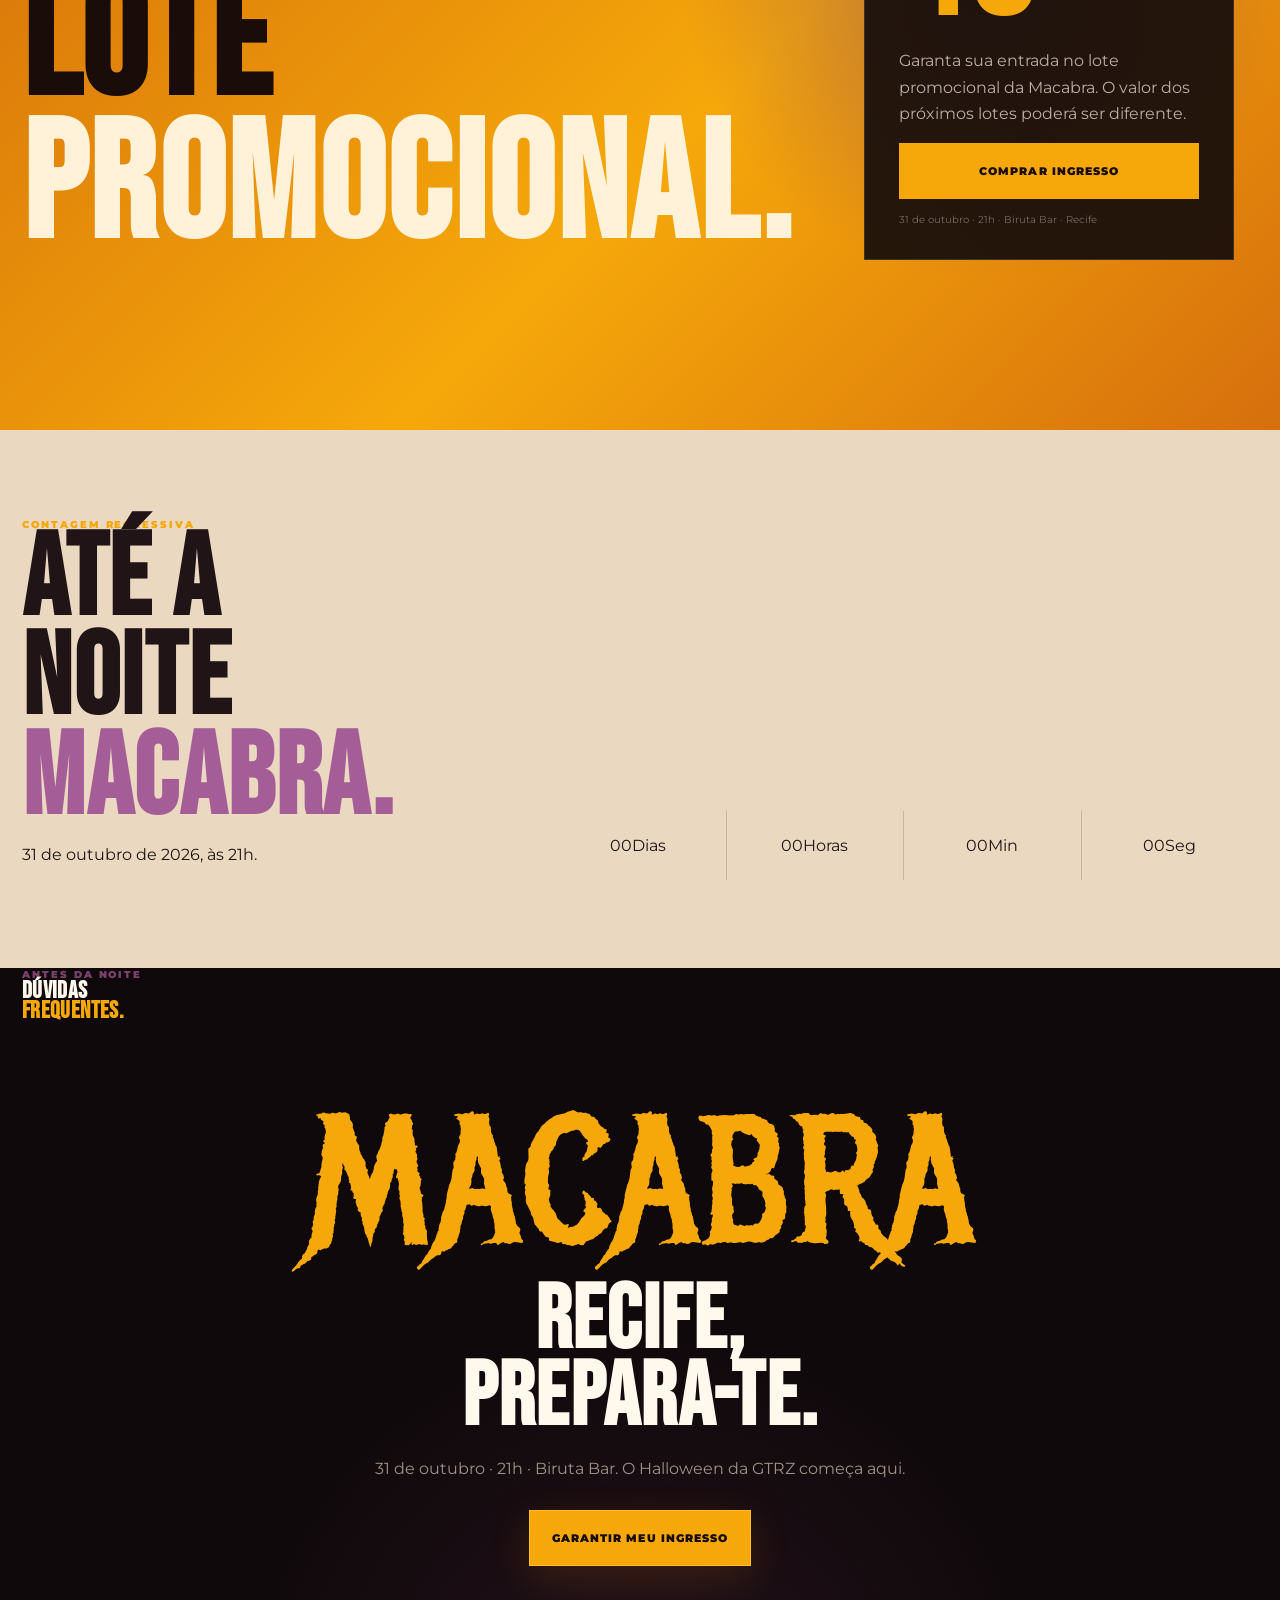
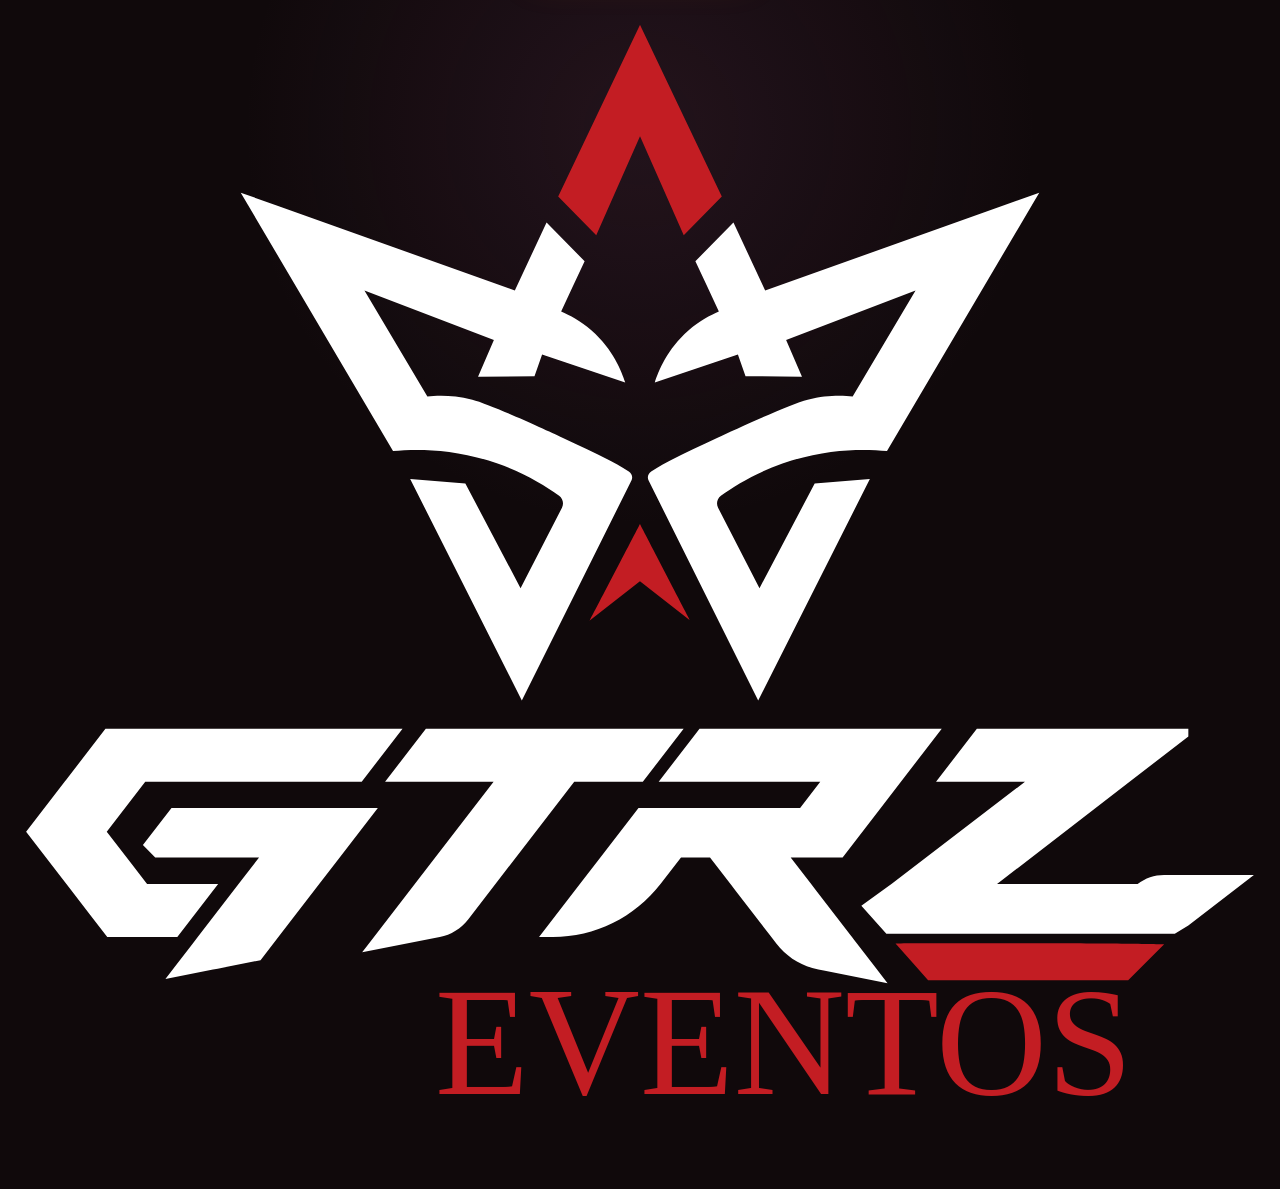
==== commit 876a0f90: "Use extracted Macabra HTML elements and canonical GTRZ logos" ====
--- a/index.html
+++ b/index.html
@@ -1,19 +1,46 @@
-<!doctype html>
-<html lang="pt-BR" data-lang="pt">
+<!DOCTYPE html>
+<html data-lang="pt" lang="pt-BR">
 <head>
-<meta charset="utf-8"><meta name="viewport" content="width=device-width,initial-scale=1,viewport-fit=cover"><meta name="theme-color" content="#10090b"><title>MACABRA — 31 OUT · Biruta Bar</title>
-<link rel="preconnect" href="https://fonts.googleapis.com"><link rel="preconnect" href="https://fonts.gstatic.com" crossorigin><link href="https://fonts.googleapis.com/css2?family=Bebas+Neue&family=Metal+Mania&family=Montserrat:wght@400;500;600;700;800;900&display=swap" rel="stylesheet"><link rel="stylesheet" href="/assets/site.css">
-</head><body><div class="noise"></div>
-<header class="header"><div class="wrap header-in"><a class="brand" href="#top"><strong class="gtrz-word">GTRZ</strong><span></span><b>Macabra</b></a><nav class="nav"><a href="#evento">O evento</a><a href="#som">Música</a><a href="#local">Local</a><div class="lang"><button type="button" data-lang-btn="pt" class="active">PT</button><button type="button" data-lang-btn="es">ES</button></div><a class="top-buy" href="#ingressos">Lote · R$ 40</a></nav></div><div class="progress"><i id="progressBar"></i></div></header>
+<meta charset="utf-8"/>
+<meta content="width=device-width,initial-scale=1,viewport-fit=cover" name="viewport"/>
+<meta content="#10090b" name="theme-color"/>
+<meta content="Macabra — Halloween GTRZ. 31 de outubro, 21h, Biruta Bar, Recife." name="description"/>
+<title>MACABRA — 31 OUT · Biruta Bar</title>
+<link href="https://fonts.googleapis.com" rel="preconnect"/>
+<link crossorigin="" href="https://fonts.gstatic.com" rel="preconnect"/>
+<link href="https://fonts.googleapis.com/css2?family=Bebas+Neue&amp;family=Metal+Mania&amp;family=Montserrat:wght@400;500;600;700;800;900&amp;display=swap" rel="stylesheet"/>
+<link href="/assets/site.css" rel="stylesheet"/>
+</head>
+<body>
+<div class="noise"></div>
+<header class="header" id="header">
+<div class="wrap header-in">
+<a aria-label="GTRZ Macabra" class="brand" href="#top"><img alt="GTRZ" class="gtrz-svg" src="/assets/gtrz-wordmark.svg"/><span class="brand-divider"></span><span class="brand-event">Macabra</span></a>
+<nav aria-label="Navegação principal" class="nav"><a data-t="navEvent" href="#evento">O evento</a><a data-t="navSound" href="#som">Música</a><a href="#djs">DJs</a><a data-t="navVenue" href="#local">Local</a><div class="lang"><button class="active" data-lang-btn="pt" type="button">PT</button><button data-lang-btn="es" type="button">ES</button></div><a class="top-buy" data-t="navBuy" href="#ingressos">Lote · R$ 40</a></nav>
+</div><div class="progress"><span id="progressBar"></span></div>
+</header>
 <main id="top">
-<section class="hero"><div class="hero-glow"></div><div class="wrap hero-grid"><div class="reveal"><div class="eyebrow">31 de outubro · Recife</div><h1 class="macabra-font">MACABRA<span>O Halloween da GTRZ</span></h1><p class="hero-copy">A noite mais sombria da GTRZ encontra a energia da pista latina. Halloween, reggaeton, dembow, perreo, funk e uma madrugada feita para Recife.</p><div class="hero-meta"><div><small>Data</small><strong>31 OUT · SÁBADO</strong></div><div><small>Horário</small><strong>21H</strong></div><div><small>Local</small><strong>BIRUTA BAR · RECIFE</strong></div></div><div class="ctas"><a class="btn btn-primary" href="#ingressos">Garantir por R$ 40</a><a class="btn" href="#evento">Conhecer a Macabra</a></div></div><div class="hero-poster-wrap reveal"><img id="heroPosterImage" class="hero-poster" alt="Pôster oficial da Macabra"></div></div></section>
-<div class="runner"><div class="runner-track"><div class="runner-segment"><span>MACABRA</span><span>HALLOWEEN GTRZ</span><span>31 OUTUBRO</span><span>21H</span><span>BIRUTA BAR</span><span>RECIFE</span><span>REGGAETON · DEMBOW · PERREO</span></div><div class="runner-segment"><span>MACABRA</span><span>HALLOWEEN GTRZ</span><span>31 OUTUBRO</span><span>21H</span><span>BIRUTA BAR</span><span>RECIFE</span><span>REGGAETON · DEMBOW · PERREO</span></div></div></div>
-<section class="manifesto" id="evento"><div class="wrap manifesto-grid"><div class="reveal"><div class="manifesto-kicker">Recife, prepara-te</div><h2 class="display">UMA NOITE<br>PARA VIVER<br><span class="gold">O ESCURO.</span></h2></div><div class="manifesto-copy reveal"><p><strong>Macabra é o Halloween da GTRZ.</strong> Uma festa criada para cruzar o universo sombrio de 31 de outubro com a energia que já move a nossa pista.</p><div class="rule"></div><p>Parte da essência latina permanece: reggaeton, dembow e perreo dividem a noite com funk e outros sons feitos para manter a pista em movimento.</p></div></div></section>
-<section class="sound" id="som"><div class="wrap sound-grid"><div class="reveal"><div class="kicker">Som da noite</div><h2 class="display">LATINA.<br>QUENTE.<br><span>SOMBRIA.</span></h2><p class="sound-copy">A Macabra conversa com quem vive a La Rumba, mas tem identidade própria. A pista mistura ritmos latinos e brasileiros dentro do universo de Halloween.</p><div class="genres"><span class="genre hot">REGGAETON</span><span class="genre gold-chip">DEMBOW</span><span class="genre">PERREO</span><span class="genre">FUNK</span><span class="genre">HITS LATINOS</span><span class="genre">POP</span></div></div><div class="wave reveal"><div class="wave-ring"></div><div class="wave-bars"><i style="--h:60px;--d:-.2s"></i><i style="--h:110px;--d:-.8s"></i><i style="--h:165px;--d:-.4s"></i><i style="--h:95px;--d:-1.2s"></i><i style="--h:220px;--d:-.6s"></i><i style="--h:145px;--d:-1s"></i><i style="--h:255px;--d:-.3s"></i><i style="--h:185px;--d:-1.4s"></i><i style="--h:120px;--d:-.7s"></i><i style="--h:205px;--d:-.9s"></i><i style="--h:85px;--d:-1.1s"></i><i style="--h:150px;--d:-.5s"></i><i style="--h:70px;--d:-1.3s"></i></div><div class="sound-note">Do perreo ao funk — sem perder a atmosfera Macabra.</div></div></div></section>
-<section class="experience"><div class="wrap"><div class="experience-head reveal"><h2 class="display">A EXPERIÊNCIA<br><span class="gold">MACABRA.</span></h2><p>A comunicação é escura. A energia é de pista. E a noite nasce como um novo universo da GTRZ, sem deixar de conversar com o público que já viveu a La Rumba.</p></div><div class="experience-grid"><article class="exp-card reveal"><div class="exp-num">01</div><h3>Halloween adulto</h3><p>Uma identidade visual sombria, intensa e pensada para uma noite de 31 de outubro que não pareça uma festa temática genérica.</p></article><article class="exp-card reveal"><div class="exp-num">02</div><h3>Essência latina</h3><p>Reggaeton, dembow, perreo e referências latinas continuam presentes, agora dentro de um universo próprio.</p></article><article class="exp-card reveal"><div class="exp-num">03</div><h3>Pista GTRZ</h3><p>Uma festa construída para quem quer chegar às 21h e viver a noite com música, intensidade e a assinatura da GTRZ.</p></article></div></div></section>
-<section class="info" id="local"><div class="wrap info-grid"><div class="info-copy reveal"><div class="eyebrow">O encontro está marcado</div><h2 class="display">31 DE<br>OUTUBRO.<br><span class="gold">RECIFE.</span></h2><p>A Macabra acontece no Biruta Bar. Uma nova festa da GTRZ para uma data que pede uma identidade própria.</p><div class="info-list"><div class="info-row"><small>Data</small><strong>31 DE OUTUBRO DE 2026 · SÁBADO</strong></div><div class="info-row"><small>Horário</small><strong>21H</strong></div><div class="info-row"><small>Local</small><strong>BIRUTA BAR · RECIFE</strong></div></div></div><div class="poster-mini reveal"><img id="posterMiniImage" alt="Arte da Macabra"><div class="poster-stamp">Arte oficial · Macabra 2026</div></div></div></section>
-<section class="tickets" id="ingressos"><div class="wrap tickets-grid"><div class="reveal"><div class="tickets-kicker">Abertura de vendas</div><h2 class="display">LOTE<br><span>PROMOCIONAL.</span></h2></div><div class="ticket-side reveal"><div class="ticket-label">Valor promocional</div><div class="price">R$ 40</div><p>Garanta sua entrada no lote promocional da Macabra. O valor dos próximos lotes poderá ser diferente.</p><a class="btn" id="buyButton" href="#">Comprar ingresso</a><div class="ticket-fine">31 de outubro · 21h · Biruta Bar · Recife</div></div></div></section>
-<section class="countdown"><div class="wrap count-grid"><div class="reveal"><div class="kicker">Contagem regressiva</div><h2 class="display">ATÉ A<br>NOITE <span class="purple">MACABRA.</span></h2><p>31 de outubro de 2026, às 21h.</p></div><div class="clock reveal" id="clock"><div><strong id="days">--</strong><small>Dias</small></div><div><strong id="hours">--</strong><small>Horas</small></div><div><strong id="minutes">--</strong><small>Min</small></div><div><strong id="seconds">--</strong><small>Seg</small></div></div></div></section>
-<section class="final"><div class="wrap reveal"><div class="final-brand macabra-font">MACABRA</div><h2 class="display">RECIFE,<br>PREPARA-TE.</h2><p>31 de outubro · 21h · Biruta Bar. O Halloween da GTRZ começa aqui.</p><a class="btn btn-primary" href="#ingressos">Garantir meu ingresso</a><div class="footer-logo">GTRZ</div></div></section>
-</main><a class="mobile-buy" href="#ingressos">Lote promocional · R$ 40</a>
-<script src="/assets/poster-data.js"></script><script src="/assets/reference-cms.js"></script><script>const p=window.MACABRA_DEFAULT_POSTER||'';if(p){document.getElementById('heroPosterImage').src=p;document.getElementById('posterMiniImage').src=p}const io=new IntersectionObserver(es=>es.forEach(e=>{if(e.isIntersecting)e.target.classList.add('in')}),{threshold:.1});document.querySelectorAll('.reveal').forEach(e=>io.observe(e));function tick(){let d=Math.max(0,new Date('2026-10-31T21:00:00-03:00')-Date.now());document.getElementById('days').textContent=String(Math.floor(d/86400000)).padStart(2,'0');d%=86400000;document.getElementById('hours').textContent=String(Math.floor(d/3600000)).padStart(2,'0');d%=3600000;document.getElementById('minutes').textContent=String(Math.floor(d/60000)).padStart(2,'0');document.getElementById('seconds').textContent=String(Math.floor((d%60000)/1000)).padStart(2,'0')}tick();setInterval(tick,1000);addEventListener('scroll',()=>{const m=document.documentElement.scrollHeight-innerHeight;document.getElementById('progressBar').style.transform=`scaleX(${m?scrollY/m:0})`},{passive:true});</script></body></html>+<section class="hero" data-section="hero"><div class="cms-hero-background" id="cmsHeroBackground"></div><div class="hero-glow"></div><div class="wrap hero-grid"><div class="reveal"><div class="eyebrow" data-t="heroEyebrow">31 de outubro · Recife</div><img alt="Macabra" class="macabra-logo-image" hidden id="macabraLogoImage"/><h1 class="macabra-font" id="macabraTextLogo">MACABRA<span data-t="heroSub">O Halloween da GTRZ</span></h1><p class="hero-copy" data-t="heroCopy">A noite mais sombria da GTRZ encontra a energia da pista latina. Halloween, reggaeton, dembow, perreo, funk e uma madrugada feita para Recife.</p><div class="hero-meta"><div><small data-t="dateLabel">Data</small><strong>31 OUT · SÁBADO</strong></div><div><small data-t="timeLabel">Horário</small><strong>21H</strong></div><div><small data-t="venueLabel">Local</small><strong>BIRUTA BAR · RECIFE</strong></div></div><div class="ctas"><a class="btn btn-primary" data-t="heroBuy" href="#ingressos">Garantir por R$ 40</a><a class="btn" data-t="heroMore" href="#evento">Conhecer a Macabra</a></div></div><div class="hero-poster-wrap reveal"><img alt="Pôster oficial da Macabra — 31 de outubro, Biruta Bar" class="hero-poster" id="heroPosterImage"/></div></div></section>
+<div aria-hidden="true" class="runner"><div class="runner-track"><div class="runner-segment"><span>MACABRA</span><span>HALLOWEEN GTRZ</span><span>31 OUTUBRO</span><span>21H</span><span>BIRUTA BAR</span><span>RECIFE</span><span>REGGAETON · DEMBOW · PERREO</span></div><div class="runner-segment"><span>MACABRA</span><span>HALLOWEEN GTRZ</span><span>31 OUTUBRO</span><span>21H</span><span>BIRUTA BAR</span><span>RECIFE</span><span>REGGAETON · DEMBOW · PERREO</span></div></div></div>
+<section class="manifesto" data-section="manifesto" id="evento"><div class="wrap manifesto-grid"><div class="reveal"><div class="manifesto-kicker" data-t="manifestoKicker">Recife, prepara-te</div><h2 class="display" data-t="manifestoTitle">UMA NOITE<br/>PARA VIVER<br/><span class="accent">O ESCURO.</span></h2></div><div class="manifesto-copy reveal"><p data-t="manifestoP1"><strong>Macabra é o Halloween da GTRZ.</strong> Uma festa criada para cruzar o universo sombrio de 31 de outubro com a energia que já move a nossa pista.</p><div class="rule"></div><p data-t="manifestoP2">Parte da essência latina permanece: reggaeton, dembow e perreo dividem a noite com funk e outros sons feitos para manter a pista em movimento.</p></div></div></section>
+<section class="sound" data-section="sound" id="som"><div class="wrap sound-grid"><div class="reveal"><div class="kicker" data-t="soundKicker">Som da noite</div><h2 class="display" data-t="soundTitle">LATINA.<br/>QUENTE.<br/><span>SOMBRIA.</span></h2><p class="sound-copy" data-t="soundCopy">A Macabra conversa com quem vive a La Rumba, mas tem identidade própria. A pista mistura ritmos latinos e brasileiros dentro do universo de Halloween.</p><div class="genres"><span class="genre hot">REGGAETON</span><span class="genre gold-chip">DEMBOW</span><span class="genre">PERREO</span><span class="genre">FUNK</span><span class="genre">HITS LATINOS</span><span class="genre">POP</span></div></div><div aria-hidden="true" class="wave reveal"><div class="wave-ring"></div><div class="wave-bars"><i style="--h:60px;--d:-.2s"></i><i style="--h:110px;--d:-.8s"></i><i style="--h:165px;--d:-.4s"></i><i style="--h:95px;--d:-1.2s"></i><i style="--h:220px;--d:-.6s"></i><i style="--h:145px;--d:-1s"></i><i style="--h:255px;--d:-.3s"></i><i style="--h:185px;--d:-1.4s"></i><i style="--h:120px;--d:-.7s"></i><i style="--h:205px;--d:-.9s"></i><i style="--h:85px;--d:-1.1s"></i><i style="--h:150px;--d:-.5s"></i><i style="--h:70px;--d:-1.3s"></i></div><div class="sound-note" data-t="soundNote">Do perreo ao funk — sem perder a atmosfera Macabra.</div></div></div></section>
+<section class="experience" data-section="experience"><div class="wrap"><div class="experience-head reveal"><h2 class="display" data-t="expTitle">A EXPERIÊNCIA<br/><span class="gold">MACABRA.</span></h2><p data-t="expIntro">A comunicação é escura. A energia é de pista. E a noite nasce como um novo universo da GTRZ, sem deixar de conversar com o público que já viveu a La Rumba.</p></div><div class="experience-grid"><article class="exp-card reveal"><div class="exp-num">01</div><h3 data-t="exp1Title">Halloween adulto</h3><p data-t="exp1Copy">Uma identidade visual sombria, intensa e pensada para uma noite de 31 de outubro que não pareça uma festa temática genérica.</p></article><article class="exp-card reveal"><div class="exp-num">02</div><h3 data-t="exp2Title">Essência latina</h3><p data-t="exp2Copy">Reggaeton, dembow, perreo e referências latinas continuam presentes, agora dentro de um universo próprio.</p></article><article class="exp-card reveal"><div class="exp-num">03</div><h3 data-t="exp3Title">Pista GTRZ</h3><p data-t="exp3Copy">Uma festa construída para quem quer chegar às 21h e viver a noite com música, intensidade e a assinatura da GTRZ.</p></article></div></div></section>
+<section class="djs-section" data-section="djs" id="djs"><div class="wrap"><div class="djs-head reveal"><div><div class="manifesto-kicker" id="djsKicker">No comando</div><h2 class="display" id="djsTitle">QUEM CONDUZ<br/><span class="gold">O RITUAL.</span></h2></div><p id="djsIntro">Os DJs e atrações da noite aparecem aqui.</p></div><div class="dj-editorial-grid" id="djGrid"></div><div class="dj-empty" id="djEmpty">Line-up em breve.</div></div></section>
+<section class="info" data-section="venue" id="local"><div class="wrap info-grid"><div class="info-copy reveal"><div class="eyebrow" data-t="infoEyebrow">O encontro está marcado</div><h2 class="display" data-t="infoTitle">31 DE<br/>OUTUBRO.<br/><span class="gold">RECIFE.</span></h2><p data-t="infoCopy">A Macabra acontece no Biruta Bar. Uma nova festa da GTRZ para uma data que pede uma identidade própria.</p><div class="info-list"><div class="info-row"><small data-t="dateLabel">Data</small><strong>31 DE OUTUBRO DE 2026 · SÁBADO</strong></div><div class="info-row"><small data-t="timeLabel">Horário</small><strong>21H</strong></div><div class="info-row"><small data-t="venueLabel">Local</small><strong>BIRUTA BAR · RECIFE</strong></div></div></div><div class="poster-mini reveal"><img alt="Arte da Macabra" id="posterMiniImage"/><div class="poster-stamp" data-t="posterStamp">Arte oficial · Macabra 2026</div></div></div></section>
+<section class="tickets" data-section="tickets" id="ingressos"><div class="wrap tickets-grid"><div class="reveal"><div class="tickets-kicker" data-t="ticketKicker">Abertura de vendas</div><h2 class="display" data-t="ticketTitle">LOTE<br/><span>PROMOCIONAL.</span></h2></div><div class="ticket-side reveal"><div class="ticket-label" data-t="ticketLabel">Valor promocional</div><div class="price">R$ 40</div><p data-t="ticketCopy">Garanta sua entrada no lote promocional da Macabra. O valor dos próximos lotes poderá ser diferente.</p><a class="btn" data-t="ticketButton" href="#" id="buyButton">Comprar ingresso</a><div class="ticket-fine" data-t="ticketFine">31 de outubro · 21h · Biruta Bar · Recife</div></div><div class="ticket-extras" id="ticketExtras"></div></div></section>
+<section class="countdown" data-section="countdown"><div class="wrap count-grid"><div class="reveal"><div class="kicker" data-t="countKicker">Contagem regressiva</div><h2 class="display" data-t="countTitle">ATÉ A<br/>NOITE <span class="purple">MACABRA.</span></h2><p data-t="countCopy">31 de outubro de 2026, às 21h.</p></div><div aria-label="Contagem regressiva" class="clock reveal"><div class="clock-item"><span class="clock-num" id="days">--</span><span class="clock-lab" data-t="days">Dias</span></div><div class="clock-item"><span class="clock-num" id="hours">--</span><span class="clock-lab" data-t="hours">Horas</span></div><div class="clock-item"><span class="clock-num" id="minutes">--</span><span class="clock-lab" data-t="minutes">Min</span></div><div class="clock-item"><span class="clock-num" id="seconds">--</span><span class="clock-lab" data-t="seconds">Seg</span></div></div></div></section>
+<section class="faq-section" data-section="faq" id="faq"><div class="wrap faq-editorial"><div class="faq-heading reveal"><div class="manifesto-kicker" id="faqKicker">Antes da noite</div><h2 class="display" id="faqTitle">DÚVIDAS<br/><span class="gold">FREQUENTES.</span></h2></div><div class="faq-list" id="faqList"></div></div></section>
+<section class="final" data-section="final"><div class="wrap reveal"><div class="final-brand macabra-font">MACABRA</div><h2 class="display" data-t="finalTitle">RECIFE,<br/>PREPARA-TE.</h2><p data-t="finalCopy">31 de outubro · 21h · Biruta Bar. O Halloween da GTRZ começa aqui.</p><a class="btn btn-primary" data-t="finalButton" href="#ingressos">Garantir meu ingresso</a><img alt="GTRZ Eventos" class="footer-logo" src="/assets/gtrz-eventos.svg"/></div></section>
+</main>
+<a class="mobile-buy" data-t="mobileBuy" href="#ingressos">Lote promocional · R$ 40</a>
+<script src="/assets/poster-data.js"></script><script>(()=>{const p=window.MACABRA_DEFAULT_POSTER||'';if(!p)return;const a=document.getElementById('heroPosterImage'),b=document.getElementById('posterMiniImage');if(a)a.src=p;if(b)b.src=p;})();</script>
+<script>
+const translations={pt:{navEvent:'O evento',navSound:'Música',navVenue:'Local',navBuy:'Lote · R$ 40',heroEyebrow:'31 de outubro · Recife',heroSub:'O Halloween da GTRZ',heroCopy:'A noite mais sombria da GTRZ encontra a energia da pista latina. Halloween, reggaeton, dembow, perreo, funk e uma madrugada feita para Recife.',dateLabel:'Data',timeLabel:'Horário',venueLabel:'Local',heroBuy:'Garantir por R$ 40',heroMore:'Conhecer a Macabra',manifestoKicker:'Recife, prepara-te',manifestoTitle:'UMA NOITE<br>PARA VIVER<br><span class="accent">O ESCURO.</span>',manifestoP1:'<strong>Macabra é o Halloween da GTRZ.</strong> Uma festa criada para cruzar o universo sombrio de 31 de outubro com a energia que já move a nossa pista.',manifestoP2:'Parte da essência latina permanece: reggaeton, dembow e perreo dividem a noite com funk e outros sons feitos para manter a pista em movimento.',soundKicker:'Som da noite',soundTitle:'LATINA.<br>QUENTE.<br><span>SOMBRIA.</span>',soundCopy:'A Macabra conversa com quem vive a La Rumba, mas tem identidade própria. A pista mistura ritmos latinos e brasileiros dentro do universo de Halloween.',soundNote:'Do perreo ao funk — sem perder a atmosfera Macabra.',expTitle:'A EXPERIÊNCIA<br><span class="gold">MACABRA.</span>',expIntro:'A comunicação é escura. A energia é de pista. E a noite nasce como um novo universo da GTRZ, sem deixar de conversar com o público que já viveu a La Rumba.',exp1Title:'Halloween adulto',exp1Copy:'Uma identidade visual sombria, intensa e pensada para uma noite de 31 de outubro que não pareça uma festa temática genérica.',exp2Title:'Essência latina',exp2Copy:'Reggaeton, dembow, perreo e referências latinas continuam presentes, agora dentro de um universo próprio.',exp3Title:'Pista GTRZ',exp3Copy:'Uma festa construída para quem quer chegar às 21h e viver a noite com música, intensidade e a assinatura da GTRZ.',infoEyebrow:'O encontro está marcado',infoTitle:'31 DE<br>OUTUBRO.<br><span class="gold">RECIFE.</span>',infoCopy:'A Macabra acontece no Biruta Bar. Uma nova festa da GTRZ para uma data que pede uma identidade própria.',posterStamp:'Arte oficial · Macabra 2026',ticketKicker:'Abertura de vendas',ticketTitle:'LOTE<br><span>PROMOCIONAL.</span>',ticketLabel:'Valor promocional',ticketCopy:'Garanta sua entrada no lote promocional da Macabra. O valor dos próximos lotes poderá ser diferente.',ticketButton:'Comprar ingresso',ticketFine:'31 de outubro · 21h · Biruta Bar · Recife',countKicker:'Contagem regressiva',countTitle:'ATÉ A<br>NOITE <span class="purple">MACABRA.</span>',countCopy:'31 de outubro de 2026, às 21h.',days:'Dias',hours:'Horas',minutes:'Min',seconds:'Seg',finalTitle:'RECIFE,<br>PREPARA-TE.',finalCopy:'31 de outubro · 21h · Biruta Bar. O Halloween da GTRZ começa aqui.',finalButton:'Garantir meu ingresso',mobileBuy:'Lote promocional · R$ 40'},es:{navEvent:'El evento',navSound:'Música',navVenue:'Lugar',navBuy:'Lote · R$ 40',heroEyebrow:'31 de octubre · Recife',heroSub:'El Halloween de GTRZ',heroCopy:'La noche más oscura de GTRZ se encuentra con la energía de la pista latina. Halloween, reggaeton, dembow, perreo, funk y una madrugada hecha para Recife.',dateLabel:'Fecha',timeLabel:'Hora',venueLabel:'Lugar',heroBuy:'Garantizar por R$ 40',heroMore:'Conocer Macabra',manifestoKicker:'Recife, prepárate',manifestoTitle:'UNA NOCHE<br>PARA VIVIR<br><span class="accent">LA OSCURIDAD.</span>',manifestoP1:'<strong>Macabra es el Halloween de GTRZ.</strong> Una fiesta creada para cruzar el universo oscuro del 31 de octubre con la energía que ya mueve nuestra pista.',manifestoP2:'Parte de la esencia latina permanece: reggaeton, dembow y perreo comparten la noche con funk y otros sonidos hechos para mantener la pista en movimiento.',soundKicker:'Sonido de la noche',soundTitle:'LATINA.<br>CALIENTE.<br><span>OSCURA.</span>',soundCopy:'Macabra conversa con quienes viven La Rumba, pero tiene identidad propia. La pista mezcla ritmos latinos y brasileños dentro del universo de Halloween.',soundNote:'Del perreo al funk — sin perder la atmósfera Macabra.',expTitle:'LA EXPERIENCIA<br><span class="gold">MACABRA.</span>',expIntro:'La comunicación es oscura. La energía es de pista. Y la noche nace como un nuevo universo de GTRZ, sin dejar de conversar con el público que ya vivió La Rumba.',exp1Title:'Halloween adulto',exp1Copy:'Una identidad visual oscura e intensa, pensada para una noche de 31 de octubre que no parezca una fiesta temática genérica.',exp2Title:'Esencia latina',exp2Copy:'Reggaeton, dembow, perreo y referencias latinas siguen presentes, ahora dentro de un universo propio.',exp3Title:'Pista GTRZ',exp3Copy:'Una fiesta construida para quienes quieren llegar a las 21h y vivir la noche con música, intensidad y la firma de GTRZ.',infoEyebrow:'La cita está marcada',infoTitle:'31 DE<br>OCTUBRE.<br><span class="gold">RECIFE.</span>',infoCopy:'Macabra sucede en Biruta Bar. Una nueva fiesta de GTRZ para una fecha que pide una identidad propia.',posterStamp:'Arte oficial · Macabra 2026',ticketKicker:'Apertura de ventas',ticketTitle:'LOTE<br><span>PROMOCIONAL.</span>',ticketLabel:'Valor promocional',ticketCopy:'Garantiza tu entrada en el lote promocional de Macabra. El valor de los próximos lotes podrá ser diferente.',ticketButton:'Comprar entrada',ticketFine:'31 de octubre · 21h · Biruta Bar · Recife',countKicker:'Cuenta regresiva',countTitle:'HASTA LA<br>NOCHE <span class="purple">MACABRA.</span>',countCopy:'31 de octubre de 2026, a las 21h.',days:'Días',hours:'Horas',minutes:'Min',seconds:'Seg',finalTitle:'RECIFE,<br>PREPÁRATE.',finalCopy:'31 de octubre · 21h · Biruta Bar. El Halloween de GTRZ comienza aquí.',finalButton:'Garantizar mi entrada',mobileBuy:'Lote promocional · R$ 40'}};
+function setLang(lang){document.documentElement.dataset.lang=lang;document.documentElement.lang=lang==='es'?'es':'pt-BR';document.querySelectorAll('[data-lang-btn]').forEach(b=>b.classList.toggle('active',b.dataset.langBtn===lang));document.querySelectorAll('[data-t]').forEach(el=>{const v=translations[lang][el.dataset.t];if(v!==undefined)el.innerHTML=v});localStorage.setItem('macabra-lang',lang)}
+document.querySelectorAll('[data-lang-btn]').forEach(btn=>btn.addEventListener('click',()=>setLang(btn.dataset.langBtn)));setLang(localStorage.getItem('macabra-lang')||'pt');
+const observer=new IntersectionObserver(entries=>entries.forEach(e=>{if(e.isIntersecting){e.target.classList.add('in');observer.unobserve(e.target)}}),{threshold:.12});document.querySelectorAll('.reveal').forEach(el=>observer.observe(el));
+function updateProgress(){const d=document.documentElement;const max=d.scrollHeight-innerHeight;const p=max>0?scrollY/max:0;document.documentElement.style.setProperty('--progress',Math.max(0,Math.min(1,p)))}addEventListener('scroll',updateProgress,{passive:true});updateProgress();
+const target=new Date('2026-10-31T21:00:00-03:00').getTime();function tick(){let diff=Math.max(0,target-Date.now());const d=Math.floor(diff/86400000);diff%=86400000;const h=Math.floor(diff/3600000);diff%=3600000;const m=Math.floor(diff/60000);const s=Math.floor((diff%60000)/1000);document.getElementById('days').textContent=String(d).padStart(2,'0');document.getElementById('hours').textContent=String(h).padStart(2,'0');document.getElementById('minutes').textContent=String(m).padStart(2,'0');document.getElementById('seconds').textContent=String(s).padStart(2,'0')}tick();window.macabraClockTimer=setInterval(tick,1000);
+</script>
+<script defer src="/assets/reference-cms.js"></script>
+</body></html>
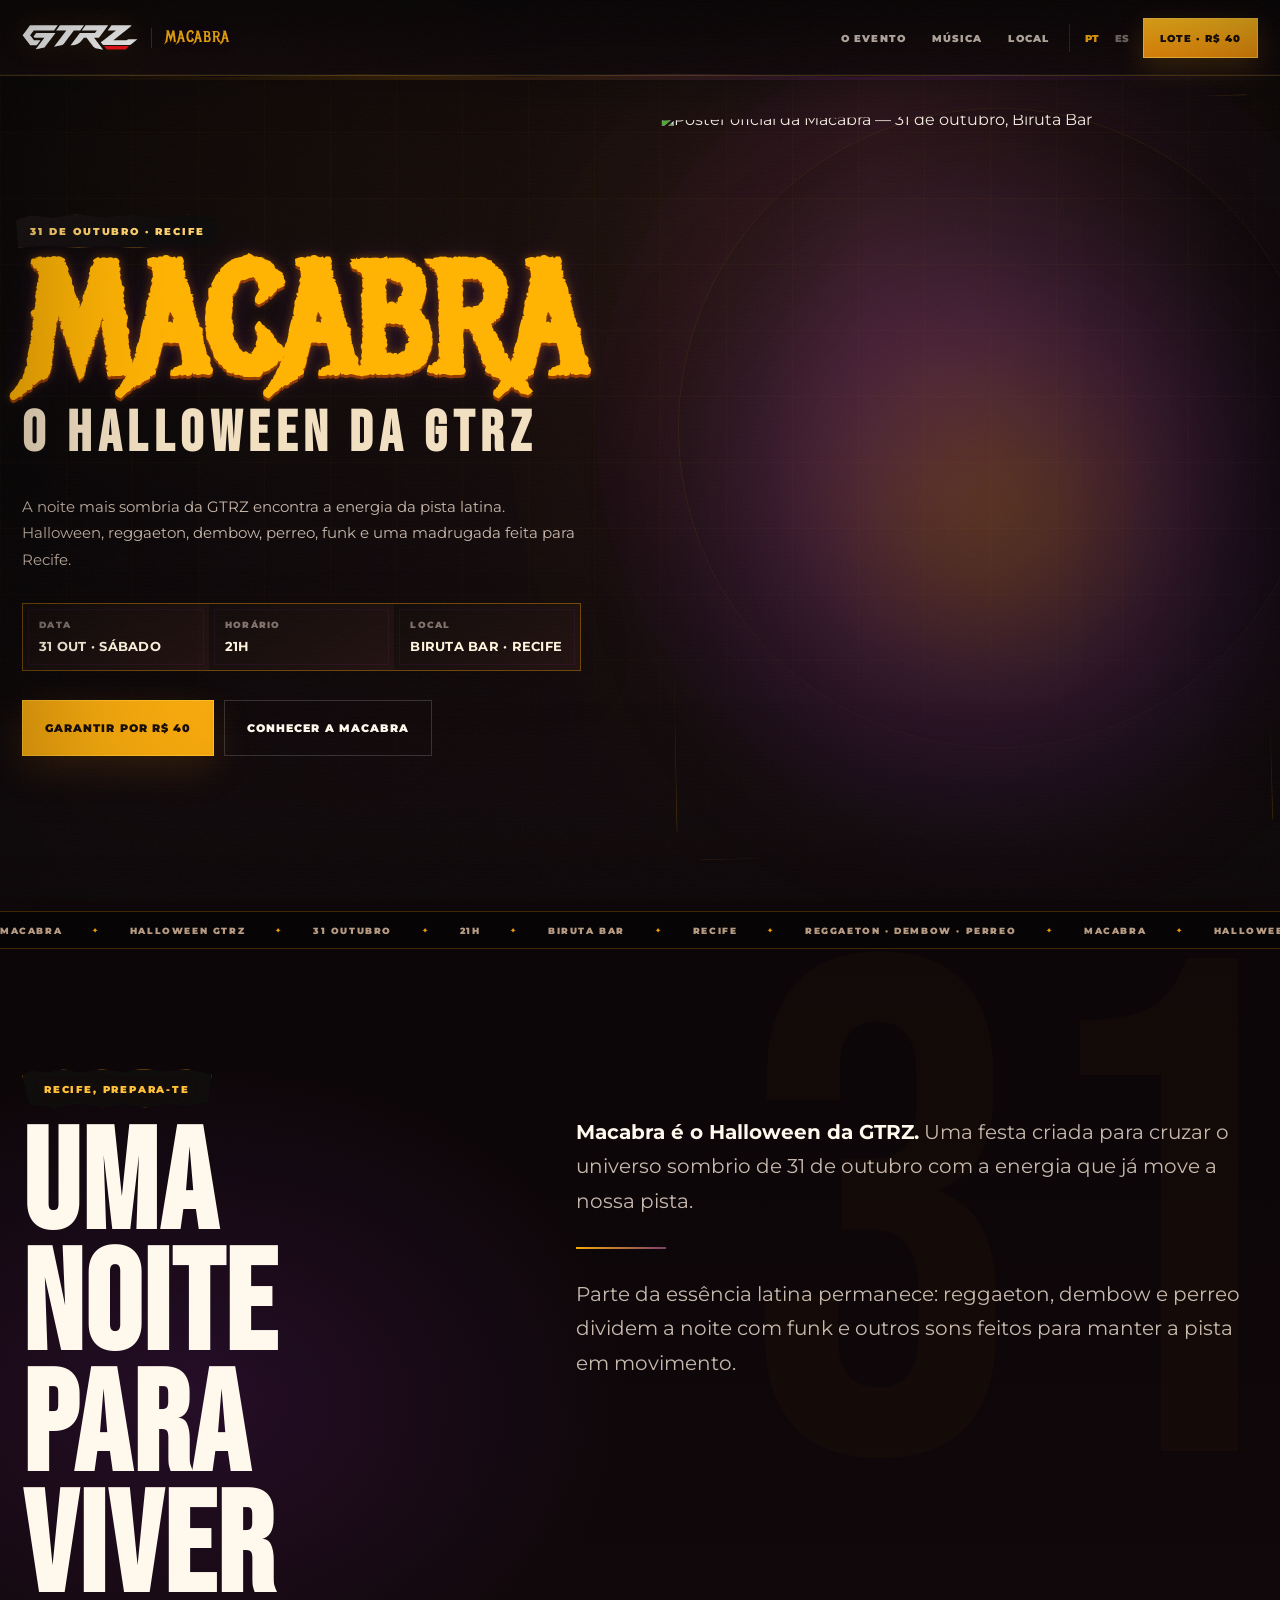
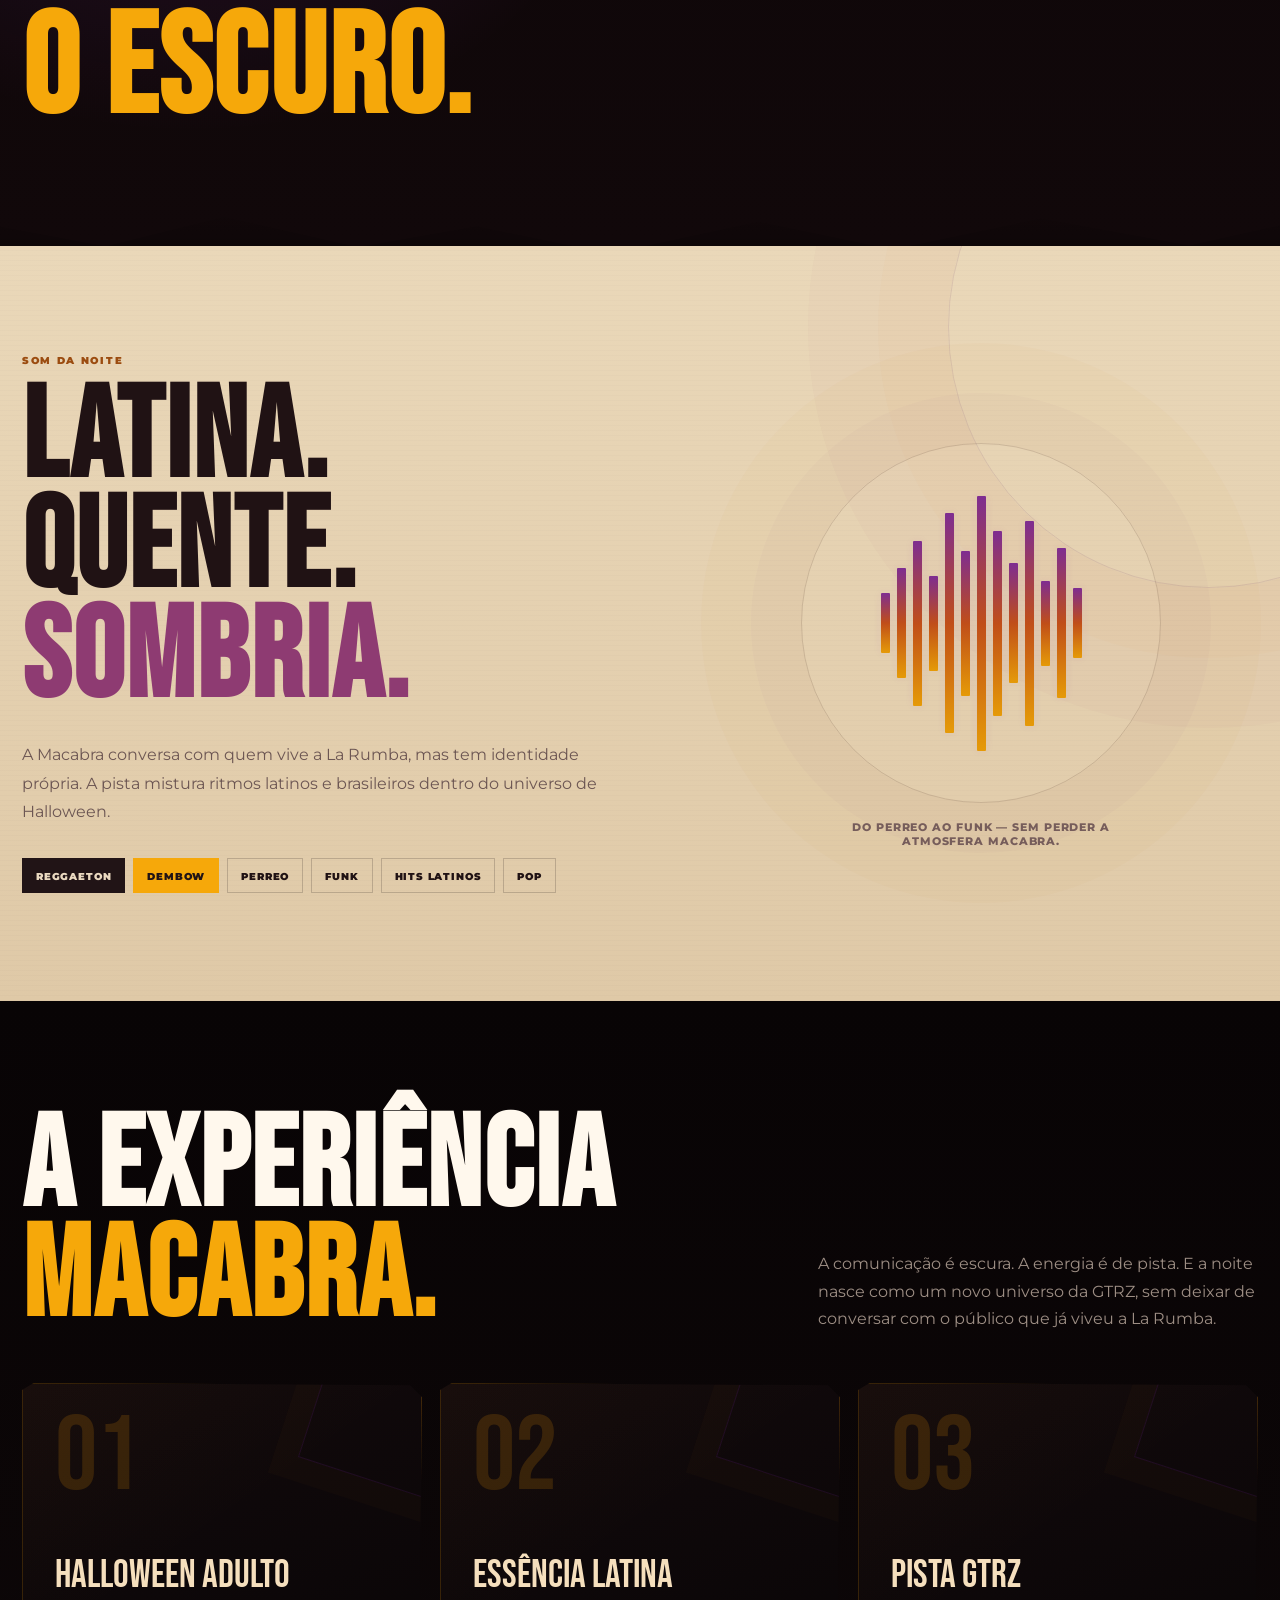
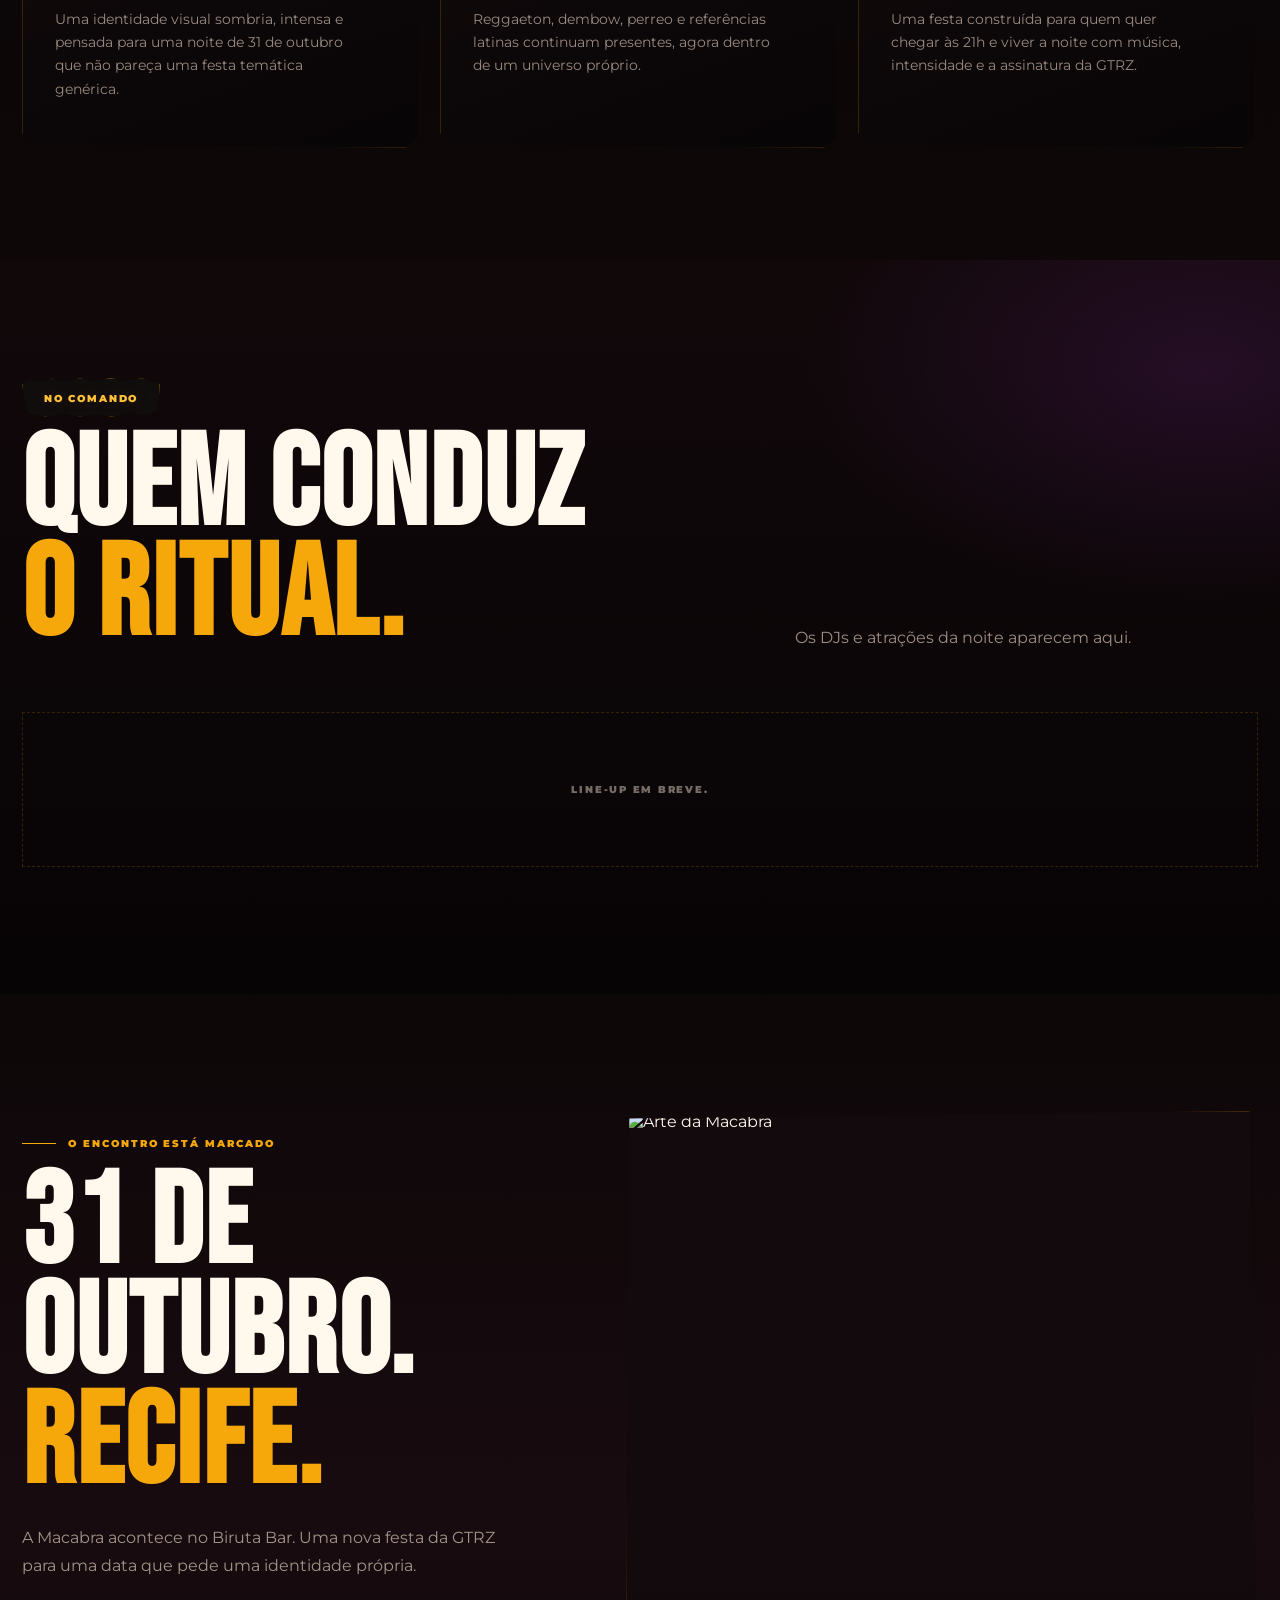
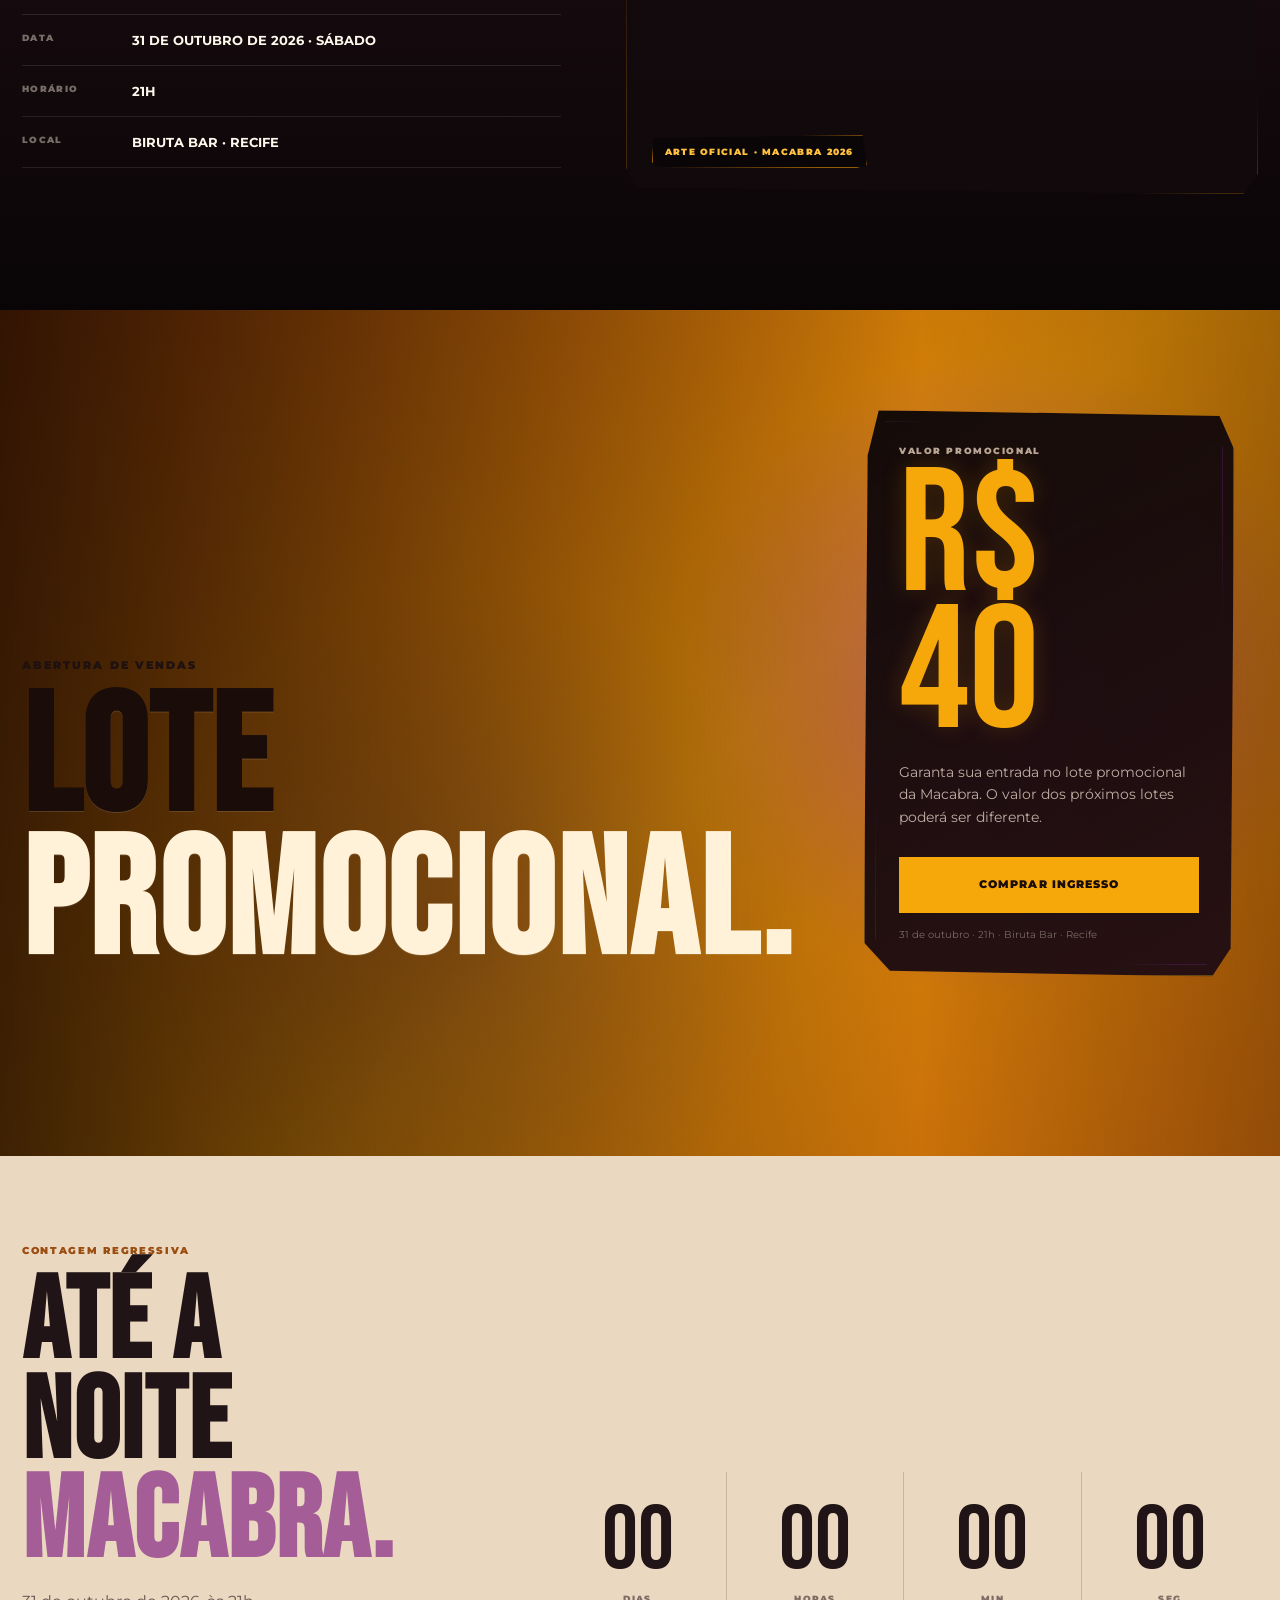
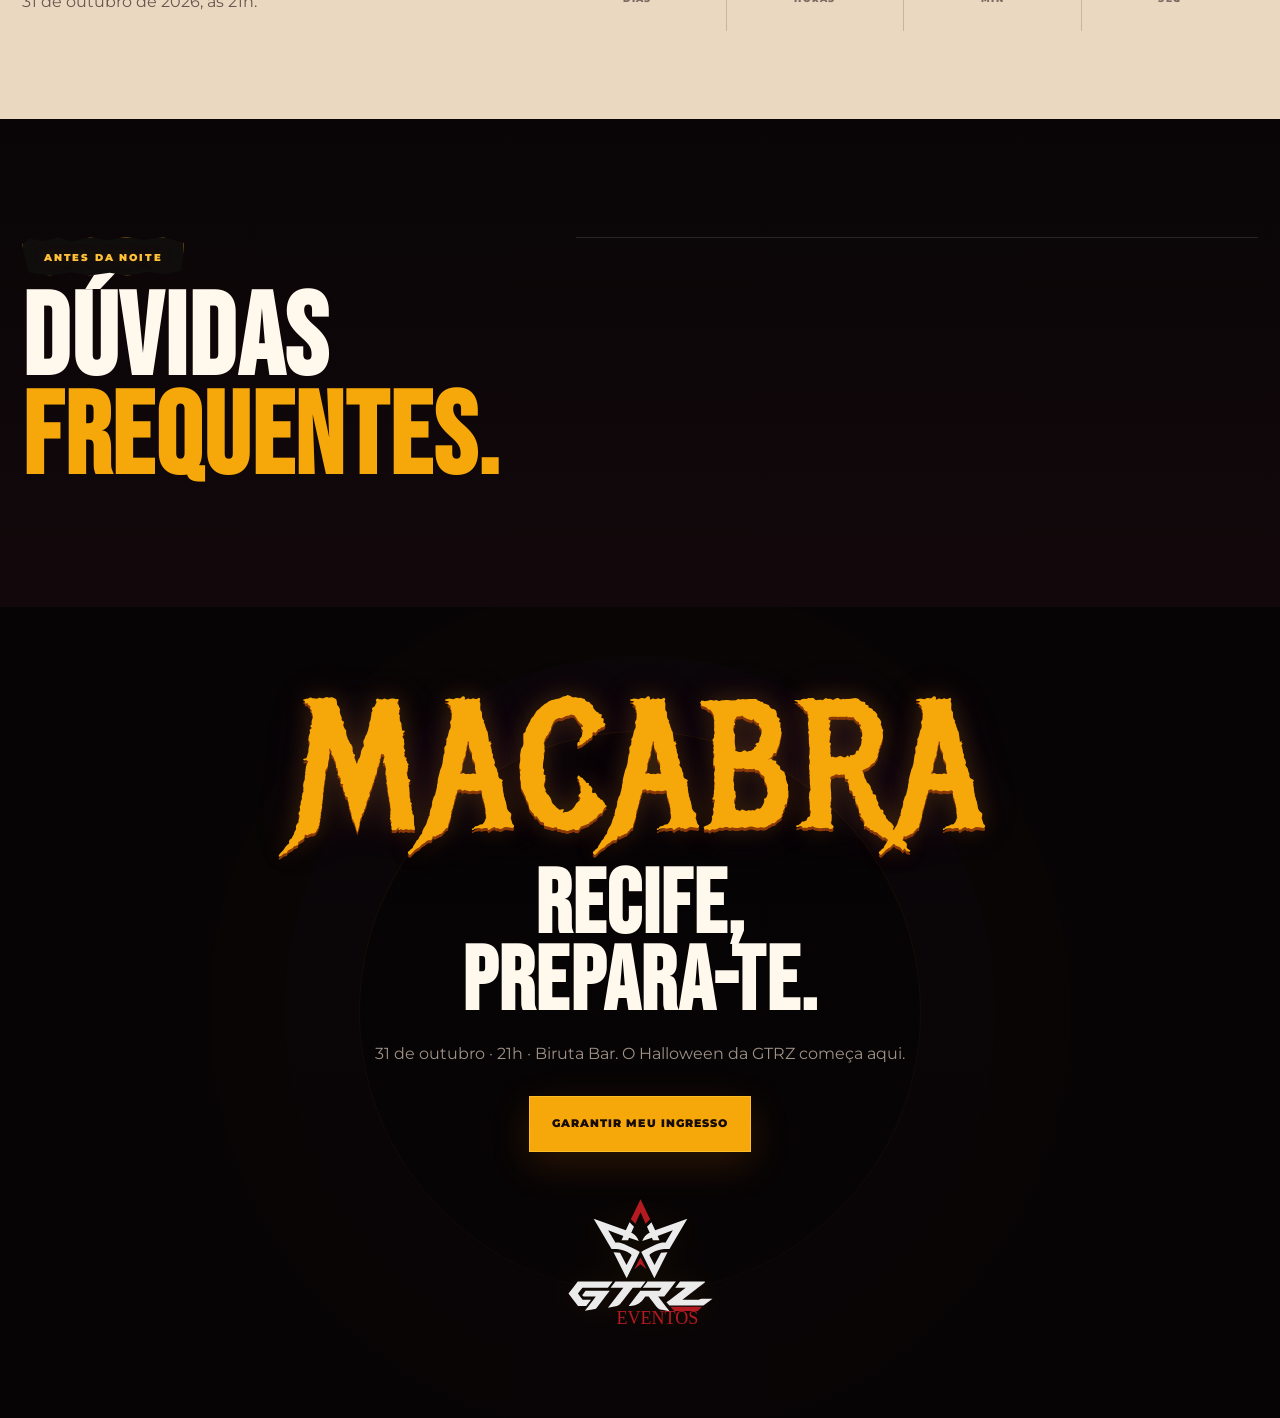
==== commit 92300c68: "Use poster-led Macabra art direction across landing" ====
--- a/index.html
+++ b/index.html
@@ -1,4 +1,5 @@
 <!DOCTYPE html>
+
 <html data-lang="pt" lang="pt-BR">
 <head>
 <meta charset="utf-8"/>
@@ -10,37 +11,186 @@
 <link crossorigin="" href="https://fonts.gstatic.com" rel="preconnect"/>
 <link href="https://fonts.googleapis.com/css2?family=Bebas+Neue&amp;family=Metal+Mania&amp;family=Montserrat:wght@400;500;600;700;800;900&amp;display=swap" rel="stylesheet"/>
 <link href="/assets/site.css" rel="stylesheet"/>
+<link href="/assets/macabra-poster-polish.css?v=20260902-1" rel="stylesheet"/>
 </head>
 <body>
 <div class="noise"></div>
 <header class="header" id="header">
 <div class="wrap header-in">
-<a aria-label="GTRZ Macabra" class="brand" href="#top"><img alt="GTRZ" class="gtrz-svg" src="/assets/gtrz-wordmark.svg"/><span class="brand-divider"></span><span class="brand-event">Macabra</span></a>
-<nav aria-label="Navegação principal" class="nav"><a data-t="navEvent" href="#evento">O evento</a><a data-t="navSound" href="#som">Música</a><a href="#djs">DJs</a><a data-t="navVenue" href="#local">Local</a><div class="lang"><button class="active" data-lang-btn="pt" type="button">PT</button><button data-lang-btn="es" type="button">ES</button></div><a class="top-buy" data-t="navBuy" href="#ingressos">Lote · R$ 40</a></nav>
-</div><div class="progress"><span id="progressBar"></span></div>
+<a aria-label="GTRZ Macabra" class="brand" href="#top">
+<img alt="GTRZ" class="gtrz-svg" src="/assets/gtrz-wordmark.svg"/>
+<span class="brand-divider"></span><span class="brand-event">Macabra</span>
+</a>
+<nav aria-label="Navegação principal" class="nav">
+<a data-t="navEvent" href="#evento">O evento</a>
+<a data-t="navSound" href="#som">Música</a>
+<a data-t="navVenue" href="#local">Local</a>
+<div class="lang"><button class="active" data-lang-btn="pt" type="button">PT</button><button data-lang-btn="es" type="button">ES</button></div>
+<a class="top-buy" data-t="navBuy" href="#ingressos">Lote · R$ 40</a>
+</nav>
+</div>
+<div class="progress"><span id="progressBar"></span></div>
 </header>
 <main id="top">
-<section class="hero" data-section="hero"><div class="cms-hero-background" id="cmsHeroBackground"></div><div class="hero-glow"></div><div class="wrap hero-grid"><div class="reveal"><div class="eyebrow" data-t="heroEyebrow">31 de outubro · Recife</div><img alt="Macabra" class="macabra-logo-image" hidden id="macabraLogoImage"/><h1 class="macabra-font" id="macabraTextLogo">MACABRA<span data-t="heroSub">O Halloween da GTRZ</span></h1><p class="hero-copy" data-t="heroCopy">A noite mais sombria da GTRZ encontra a energia da pista latina. Halloween, reggaeton, dembow, perreo, funk e uma madrugada feita para Recife.</p><div class="hero-meta"><div><small data-t="dateLabel">Data</small><strong>31 OUT · SÁBADO</strong></div><div><small data-t="timeLabel">Horário</small><strong>21H</strong></div><div><small data-t="venueLabel">Local</small><strong>BIRUTA BAR · RECIFE</strong></div></div><div class="ctas"><a class="btn btn-primary" data-t="heroBuy" href="#ingressos">Garantir por R$ 40</a><a class="btn" data-t="heroMore" href="#evento">Conhecer a Macabra</a></div></div><div class="hero-poster-wrap reveal"><img alt="Pôster oficial da Macabra — 31 de outubro, Biruta Bar" class="hero-poster" id="heroPosterImage"/></div></div></section>
-<div aria-hidden="true" class="runner"><div class="runner-track"><div class="runner-segment"><span>MACABRA</span><span>HALLOWEEN GTRZ</span><span>31 OUTUBRO</span><span>21H</span><span>BIRUTA BAR</span><span>RECIFE</span><span>REGGAETON · DEMBOW · PERREO</span></div><div class="runner-segment"><span>MACABRA</span><span>HALLOWEEN GTRZ</span><span>31 OUTUBRO</span><span>21H</span><span>BIRUTA BAR</span><span>RECIFE</span><span>REGGAETON · DEMBOW · PERREO</span></div></div></div>
-<section class="manifesto" data-section="manifesto" id="evento"><div class="wrap manifesto-grid"><div class="reveal"><div class="manifesto-kicker" data-t="manifestoKicker">Recife, prepara-te</div><h2 class="display" data-t="manifestoTitle">UMA NOITE<br/>PARA VIVER<br/><span class="accent">O ESCURO.</span></h2></div><div class="manifesto-copy reveal"><p data-t="manifestoP1"><strong>Macabra é o Halloween da GTRZ.</strong> Uma festa criada para cruzar o universo sombrio de 31 de outubro com a energia que já move a nossa pista.</p><div class="rule"></div><p data-t="manifestoP2">Parte da essência latina permanece: reggaeton, dembow e perreo dividem a noite com funk e outros sons feitos para manter a pista em movimento.</p></div></div></section>
-<section class="sound" data-section="sound" id="som"><div class="wrap sound-grid"><div class="reveal"><div class="kicker" data-t="soundKicker">Som da noite</div><h2 class="display" data-t="soundTitle">LATINA.<br/>QUENTE.<br/><span>SOMBRIA.</span></h2><p class="sound-copy" data-t="soundCopy">A Macabra conversa com quem vive a La Rumba, mas tem identidade própria. A pista mistura ritmos latinos e brasileiros dentro do universo de Halloween.</p><div class="genres"><span class="genre hot">REGGAETON</span><span class="genre gold-chip">DEMBOW</span><span class="genre">PERREO</span><span class="genre">FUNK</span><span class="genre">HITS LATINOS</span><span class="genre">POP</span></div></div><div aria-hidden="true" class="wave reveal"><div class="wave-ring"></div><div class="wave-bars"><i style="--h:60px;--d:-.2s"></i><i style="--h:110px;--d:-.8s"></i><i style="--h:165px;--d:-.4s"></i><i style="--h:95px;--d:-1.2s"></i><i style="--h:220px;--d:-.6s"></i><i style="--h:145px;--d:-1s"></i><i style="--h:255px;--d:-.3s"></i><i style="--h:185px;--d:-1.4s"></i><i style="--h:120px;--d:-.7s"></i><i style="--h:205px;--d:-.9s"></i><i style="--h:85px;--d:-1.1s"></i><i style="--h:150px;--d:-.5s"></i><i style="--h:70px;--d:-1.3s"></i></div><div class="sound-note" data-t="soundNote">Do perreo ao funk — sem perder a atmosfera Macabra.</div></div></div></section>
-<section class="experience" data-section="experience"><div class="wrap"><div class="experience-head reveal"><h2 class="display" data-t="expTitle">A EXPERIÊNCIA<br/><span class="gold">MACABRA.</span></h2><p data-t="expIntro">A comunicação é escura. A energia é de pista. E a noite nasce como um novo universo da GTRZ, sem deixar de conversar com o público que já viveu a La Rumba.</p></div><div class="experience-grid"><article class="exp-card reveal"><div class="exp-num">01</div><h3 data-t="exp1Title">Halloween adulto</h3><p data-t="exp1Copy">Uma identidade visual sombria, intensa e pensada para uma noite de 31 de outubro que não pareça uma festa temática genérica.</p></article><article class="exp-card reveal"><div class="exp-num">02</div><h3 data-t="exp2Title">Essência latina</h3><p data-t="exp2Copy">Reggaeton, dembow, perreo e referências latinas continuam presentes, agora dentro de um universo próprio.</p></article><article class="exp-card reveal"><div class="exp-num">03</div><h3 data-t="exp3Title">Pista GTRZ</h3><p data-t="exp3Copy">Uma festa construída para quem quer chegar às 21h e viver a noite com música, intensidade e a assinatura da GTRZ.</p></article></div></div></section>
-<section class="djs-section" data-section="djs" id="djs"><div class="wrap"><div class="djs-head reveal"><div><div class="manifesto-kicker" id="djsKicker">No comando</div><h2 class="display" id="djsTitle">QUEM CONDUZ<br/><span class="gold">O RITUAL.</span></h2></div><p id="djsIntro">Os DJs e atrações da noite aparecem aqui.</p></div><div class="dj-editorial-grid" id="djGrid"></div><div class="dj-empty" id="djEmpty">Line-up em breve.</div></div></section>
-<section class="info" data-section="venue" id="local"><div class="wrap info-grid"><div class="info-copy reveal"><div class="eyebrow" data-t="infoEyebrow">O encontro está marcado</div><h2 class="display" data-t="infoTitle">31 DE<br/>OUTUBRO.<br/><span class="gold">RECIFE.</span></h2><p data-t="infoCopy">A Macabra acontece no Biruta Bar. Uma nova festa da GTRZ para uma data que pede uma identidade própria.</p><div class="info-list"><div class="info-row"><small data-t="dateLabel">Data</small><strong>31 DE OUTUBRO DE 2026 · SÁBADO</strong></div><div class="info-row"><small data-t="timeLabel">Horário</small><strong>21H</strong></div><div class="info-row"><small data-t="venueLabel">Local</small><strong>BIRUTA BAR · RECIFE</strong></div></div></div><div class="poster-mini reveal"><img alt="Arte da Macabra" id="posterMiniImage"/><div class="poster-stamp" data-t="posterStamp">Arte oficial · Macabra 2026</div></div></div></section>
-<section class="tickets" data-section="tickets" id="ingressos"><div class="wrap tickets-grid"><div class="reveal"><div class="tickets-kicker" data-t="ticketKicker">Abertura de vendas</div><h2 class="display" data-t="ticketTitle">LOTE<br/><span>PROMOCIONAL.</span></h2></div><div class="ticket-side reveal"><div class="ticket-label" data-t="ticketLabel">Valor promocional</div><div class="price">R$ 40</div><p data-t="ticketCopy">Garanta sua entrada no lote promocional da Macabra. O valor dos próximos lotes poderá ser diferente.</p><a class="btn" data-t="ticketButton" href="#" id="buyButton">Comprar ingresso</a><div class="ticket-fine" data-t="ticketFine">31 de outubro · 21h · Biruta Bar · Recife</div></div><div class="ticket-extras" id="ticketExtras"></div></div></section>
-<section class="countdown" data-section="countdown"><div class="wrap count-grid"><div class="reveal"><div class="kicker" data-t="countKicker">Contagem regressiva</div><h2 class="display" data-t="countTitle">ATÉ A<br/>NOITE <span class="purple">MACABRA.</span></h2><p data-t="countCopy">31 de outubro de 2026, às 21h.</p></div><div aria-label="Contagem regressiva" class="clock reveal"><div class="clock-item"><span class="clock-num" id="days">--</span><span class="clock-lab" data-t="days">Dias</span></div><div class="clock-item"><span class="clock-num" id="hours">--</span><span class="clock-lab" data-t="hours">Horas</span></div><div class="clock-item"><span class="clock-num" id="minutes">--</span><span class="clock-lab" data-t="minutes">Min</span></div><div class="clock-item"><span class="clock-num" id="seconds">--</span><span class="clock-lab" data-t="seconds">Seg</span></div></div></div></section>
-<section class="faq-section" data-section="faq" id="faq"><div class="wrap faq-editorial"><div class="faq-heading reveal"><div class="manifesto-kicker" id="faqKicker">Antes da noite</div><h2 class="display" id="faqTitle">DÚVIDAS<br/><span class="gold">FREQUENTES.</span></h2></div><div class="faq-list" id="faqList"></div></div></section>
-<section class="final" data-section="final"><div class="wrap reveal"><div class="final-brand macabra-font">MACABRA</div><h2 class="display" data-t="finalTitle">RECIFE,<br/>PREPARA-TE.</h2><p data-t="finalCopy">31 de outubro · 21h · Biruta Bar. O Halloween da GTRZ começa aqui.</p><a class="btn btn-primary" data-t="finalButton" href="#ingressos">Garantir meu ingresso</a><img alt="GTRZ Eventos" class="footer-logo" src="/assets/gtrz-eventos.svg"/></div></section>
+<section class="hero" data-section="hero"><div class="cms-hero-background" id="cmsHeroBackground"></div>
+<div class="hero-glow"></div>
+<div class="wrap hero-grid">
+<div class="reveal">
+<div class="eyebrow" data-t="heroEyebrow">31 de outubro · Recife</div>
+<img alt="Macabra" class="macabra-logo-image" hidden="" id="macabraLogoImage"/><h1 class="macabra-font" id="macabraTextLogo">MACABRA<span data-t="heroSub">O Halloween da GTRZ</span></h1>
+<p class="hero-copy" data-t="heroCopy">A noite mais sombria da GTRZ encontra a energia da pista latina. Halloween, reggaeton, dembow, perreo, funk e uma madrugada feita para Recife.</p>
+<div class="hero-meta">
+<div><small data-t="dateLabel">Data</small><strong>31 OUT · SÁBADO</strong></div>
+<div><small data-t="timeLabel">Horário</small><strong>21H</strong></div>
+<div><small data-t="venueLabel">Local</small><strong>BIRUTA BAR · RECIFE</strong></div>
+</div>
+<div class="ctas">
+<a class="btn btn-primary" data-t="heroBuy" href="#ingressos">Garantir por R$ 40</a>
+<a class="btn" data-t="heroMore" href="#evento">Conhecer a Macabra</a>
+</div>
+</div>
+<div class="hero-poster-wrap reveal">
+<img alt="Pôster oficial da Macabra — 31 de outubro, Biruta Bar" class="hero-poster" id="heroPosterImage"/>
+</div>
+</div>
+</section>
+<div aria-hidden="true" class="runner"><div class="runner-track">
+<div class="runner-segment"><span>MACABRA</span><span>HALLOWEEN GTRZ</span><span>31 OUTUBRO</span><span>21H</span><span>BIRUTA BAR</span><span>RECIFE</span><span>REGGAETON · DEMBOW · PERREO</span></div>
+<div class="runner-segment"><span>MACABRA</span><span>HALLOWEEN GTRZ</span><span>31 OUTUBRO</span><span>21H</span><span>BIRUTA BAR</span><span>RECIFE</span><span>REGGAETON · DEMBOW · PERREO</span></div>
+</div></div>
+<section class="manifesto" data-section="manifesto" id="evento">
+<div class="wrap manifesto-grid">
+<div class="reveal">
+<div class="manifesto-kicker" data-t="manifestoKicker">Recife, prepara-te</div>
+<h2 class="display" data-t="manifestoTitle">UMA NOITE<br/>PARA VIVER<br/><span class="accent">O ESCURO.</span></h2>
+</div>
+<div class="manifesto-copy reveal">
+<p data-t="manifestoP1"><strong>Macabra é o Halloween da GTRZ.</strong> Uma festa criada para cruzar o universo sombrio de 31 de outubro com a energia que já move a nossa pista.</p>
+<div class="rule"></div>
+<p data-t="manifestoP2">Parte da essência latina permanece: reggaeton, dembow e perreo dividem a noite com funk e outros sons feitos para manter a pista em movimento.</p>
+</div>
+</div>
+</section>
+<section class="sound" data-section="sound" id="som">
+<div class="wrap sound-grid">
+<div class="reveal">
+<div class="kicker" data-t="soundKicker">Som da noite</div>
+<h2 class="display" data-t="soundTitle">LATINA.<br/>QUENTE.<br/><span>SOMBRIA.</span></h2>
+<p class="sound-copy" data-t="soundCopy">A Macabra conversa com quem vive a La Rumba, mas tem identidade própria. A pista mistura ritmos latinos e brasileiros dentro do universo de Halloween.</p>
+<div class="genres">
+<span class="genre hot">REGGAETON</span><span class="genre gold-chip">DEMBOW</span><span class="genre">PERREO</span><span class="genre">FUNK</span><span class="genre">HITS LATINOS</span><span class="genre">POP</span>
+</div>
+</div>
+<div aria-hidden="true" class="wave reveal">
+<div class="wave-ring"></div>
+<div class="wave-bars">
+<i style="--h:60px;--d:-.2s"></i><i style="--h:110px;--d:-.8s"></i><i style="--h:165px;--d:-.4s"></i><i style="--h:95px;--d:-1.2s"></i><i style="--h:220px;--d:-.6s"></i><i style="--h:145px;--d:-1s"></i><i style="--h:255px;--d:-.3s"></i><i style="--h:185px;--d:-1.4s"></i><i style="--h:120px;--d:-.7s"></i><i style="--h:205px;--d:-.9s"></i><i style="--h:85px;--d:-1.1s"></i><i style="--h:150px;--d:-.5s"></i><i style="--h:70px;--d:-1.3s"></i>
+</div>
+<div class="sound-note" data-t="soundNote">Do perreo ao funk — sem perder a atmosfera Macabra.</div>
+</div>
+</div>
+</section>
+<section class="experience" data-section="experience">
+<div class="wrap">
+<div class="experience-head reveal">
+<h2 class="display" data-t="expTitle">A EXPERIÊNCIA<br/><span class="gold">MACABRA.</span></h2>
+<p data-t="expIntro">A comunicação é escura. A energia é de pista. E a noite nasce como um novo universo da GTRZ, sem deixar de conversar com o público que já viveu a La Rumba.</p>
+</div>
+<div class="experience-grid">
+<article class="exp-card reveal"><div class="exp-num">01</div><h3 data-t="exp1Title">Halloween adulto</h3><p data-t="exp1Copy">Uma identidade visual sombria, intensa e pensada para uma noite de 31 de outubro que não pareça uma festa temática genérica.</p></article>
+<article class="exp-card reveal"><div class="exp-num">02</div><h3 data-t="exp2Title">Essência latina</h3><p data-t="exp2Copy">Reggaeton, dembow, perreo e referências latinas continuam presentes, agora dentro de um universo próprio.</p></article>
+<article class="exp-card reveal"><div class="exp-num">03</div><h3 data-t="exp3Title">Pista GTRZ</h3><p data-t="exp3Copy">Uma festa construída para quem quer chegar às 21h e viver a noite com música, intensidade e a assinatura da GTRZ.</p></article>
+</div>
+</div>
+</section><section class="djs-section" data-section="djs" id="djs">
+<div class="wrap">
+<div class="djs-head reveal">
+<div>
+<div class="manifesto-kicker" id="djsKicker">No comando</div>
+<h2 class="display" id="djsTitle">QUEM CONDUZ<br/><span class="gold">O RITUAL.</span></h2>
+</div>
+<p id="djsIntro">Os DJs e atrações da noite aparecem aqui.</p>
+</div>
+<div class="dj-editorial-grid" id="djGrid"></div>
+<div class="dj-empty" id="djEmpty">Line-up em breve.</div>
+</div>
+</section>
+<section class="info" data-section="venue" id="local">
+<div class="wrap info-grid">
+<div class="info-copy reveal">
+<div class="eyebrow" data-t="infoEyebrow">O encontro está marcado</div>
+<h2 class="display" data-t="infoTitle">31 DE<br/>OUTUBRO.<br/><span class="gold">RECIFE.</span></h2>
+<p data-t="infoCopy">A Macabra acontece no Biruta Bar. Uma nova festa da GTRZ para uma data que pede uma identidade própria.</p>
+<div class="info-list">
+<div class="info-row"><small data-t="dateLabel">Data</small><strong>31 DE OUTUBRO DE 2026 · SÁBADO</strong></div>
+<div class="info-row"><small data-t="timeLabel">Horário</small><strong>21H</strong></div>
+<div class="info-row"><small data-t="venueLabel">Local</small><strong>BIRUTA BAR · RECIFE</strong></div>
+</div>
+</div>
+<div class="poster-mini reveal">
+<img alt="Arte da Macabra" id="posterMiniImage"/>
+<div class="poster-stamp" data-t="posterStamp">Arte oficial · Macabra 2026</div>
+</div>
+</div>
+</section>
+<section class="tickets" data-section="tickets" id="ingressos">
+<div class="wrap tickets-grid">
+<div class="reveal">
+<div class="tickets-kicker" data-t="ticketKicker">Abertura de vendas</div>
+<h2 class="display" data-t="ticketTitle">LOTE<br/><span>PROMOCIONAL.</span></h2>
+</div>
+<div class="ticket-side reveal">
+<div class="ticket-label" data-t="ticketLabel">Valor promocional</div>
+<div class="price">R$ 40</div>
+<p data-t="ticketCopy">Garanta sua entrada no lote promocional da Macabra. O valor dos próximos lotes poderá ser diferente.</p>
+<!-- TROQUE O # ABAIXO PELO LINK REAL DO INGRESSO -->
+<a class="btn" data-t="ticketButton" href="#" id="buyButton">Comprar ingresso</a>
+<div class="ticket-fine" data-t="ticketFine">31 de outubro · 21h · Biruta Bar · Recife</div>
+</div><div class="ticket-extras" id="ticketExtras"></div>
+</div>
+</section>
+<section class="countdown" data-section="countdown">
+<div class="wrap count-grid">
+<div class="reveal"><div class="kicker" data-t="countKicker">Contagem regressiva</div><h2 class="display" data-t="countTitle">ATÉ A<br/>NOITE <span class="purple">MACABRA.</span></h2><p data-t="countCopy">31 de outubro de 2026, às 21h.</p></div>
+<div aria-label="Contagem regressiva" class="clock reveal">
+<div class="clock-item"><span class="clock-num" id="days">--</span><span class="clock-lab" data-t="days">Dias</span></div>
+<div class="clock-item"><span class="clock-num" id="hours">--</span><span class="clock-lab" data-t="hours">Horas</span></div>
+<div class="clock-item"><span class="clock-num" id="minutes">--</span><span class="clock-lab" data-t="minutes">Min</span></div>
+<div class="clock-item"><span class="clock-num" id="seconds">--</span><span class="clock-lab" data-t="seconds">Seg</span></div>
+</div>
+</div>
+</section>
+<section class="faq-section" data-section="faq" id="faq">
+<div class="wrap faq-editorial">
+<div class="faq-heading reveal">
+<div class="manifesto-kicker" id="faqKicker">Antes da noite</div>
+<h2 class="display" id="faqTitle">DÚVIDAS<br/><span class="gold">FREQUENTES.</span></h2>
+</div>
+<div class="faq-list" id="faqList"></div>
+</div>
+</section><section class="final" data-section="final">
+<div class="wrap reveal">
+<div class="final-brand macabra-font">MACABRA</div>
+<h2 class="display" data-t="finalTitle">RECIFE,<br/>PREPARA-TE.</h2>
+<p data-t="finalCopy">31 de outubro · 21h · Biruta Bar. O Halloween da GTRZ começa aqui.</p>
+<a class="btn btn-primary" data-t="finalButton" href="#ingressos">Garantir meu ingresso</a>
+<img alt="GTRZ Eventos" class="footer-logo" src="/assets/gtrz-eventos.svg"/>
+</div>
+</section>
 </main>
 <a class="mobile-buy" data-t="mobileBuy" href="#ingressos">Lote promocional · R$ 40</a>
-<script src="/assets/poster-data.js"></script><script>(()=>{const p=window.MACABRA_DEFAULT_POSTER||'';if(!p)return;const a=document.getElementById('heroPosterImage'),b=document.getElementById('posterMiniImage');if(a)a.src=p;if(b)b.src=p;})();</script>
-<script>
-const translations={pt:{navEvent:'O evento',navSound:'Música',navVenue:'Local',navBuy:'Lote · R$ 40',heroEyebrow:'31 de outubro · Recife',heroSub:'O Halloween da GTRZ',heroCopy:'A noite mais sombria da GTRZ encontra a energia da pista latina. Halloween, reggaeton, dembow, perreo, funk e uma madrugada feita para Recife.',dateLabel:'Data',timeLabel:'Horário',venueLabel:'Local',heroBuy:'Garantir por R$ 40',heroMore:'Conhecer a Macabra',manifestoKicker:'Recife, prepara-te',manifestoTitle:'UMA NOITE<br>PARA VIVER<br><span class="accent">O ESCURO.</span>',manifestoP1:'<strong>Macabra é o Halloween da GTRZ.</strong> Uma festa criada para cruzar o universo sombrio de 31 de outubro com a energia que já move a nossa pista.',manifestoP2:'Parte da essência latina permanece: reggaeton, dembow e perreo dividem a noite com funk e outros sons feitos para manter a pista em movimento.',soundKicker:'Som da noite',soundTitle:'LATINA.<br>QUENTE.<br><span>SOMBRIA.</span>',soundCopy:'A Macabra conversa com quem vive a La Rumba, mas tem identidade própria. A pista mistura ritmos latinos e brasileiros dentro do universo de Halloween.',soundNote:'Do perreo ao funk — sem perder a atmosfera Macabra.',expTitle:'A EXPERIÊNCIA<br><span class="gold">MACABRA.</span>',expIntro:'A comunicação é escura. A energia é de pista. E a noite nasce como um novo universo da GTRZ, sem deixar de conversar com o público que já viveu a La Rumba.',exp1Title:'Halloween adulto',exp1Copy:'Uma identidade visual sombria, intensa e pensada para uma noite de 31 de outubro que não pareça uma festa temática genérica.',exp2Title:'Essência latina',exp2Copy:'Reggaeton, dembow, perreo e referências latinas continuam presentes, agora dentro de um universo próprio.',exp3Title:'Pista GTRZ',exp3Copy:'Uma festa construída para quem quer chegar às 21h e viver a noite com música, intensidade e a assinatura da GTRZ.',infoEyebrow:'O encontro está marcado',infoTitle:'31 DE<br>OUTUBRO.<br><span class="gold">RECIFE.</span>',infoCopy:'A Macabra acontece no Biruta Bar. Uma nova festa da GTRZ para uma data que pede uma identidade própria.',posterStamp:'Arte oficial · Macabra 2026',ticketKicker:'Abertura de vendas',ticketTitle:'LOTE<br><span>PROMOCIONAL.</span>',ticketLabel:'Valor promocional',ticketCopy:'Garanta sua entrada no lote promocional da Macabra. O valor dos próximos lotes poderá ser diferente.',ticketButton:'Comprar ingresso',ticketFine:'31 de outubro · 21h · Biruta Bar · Recife',countKicker:'Contagem regressiva',countTitle:'ATÉ A<br>NOITE <span class="purple">MACABRA.</span>',countCopy:'31 de outubro de 2026, às 21h.',days:'Dias',hours:'Horas',minutes:'Min',seconds:'Seg',finalTitle:'RECIFE,<br>PREPARA-TE.',finalCopy:'31 de outubro · 21h · Biruta Bar. O Halloween da GTRZ começa aqui.',finalButton:'Garantir meu ingresso',mobileBuy:'Lote promocional · R$ 40'},es:{navEvent:'El evento',navSound:'Música',navVenue:'Lugar',navBuy:'Lote · R$ 40',heroEyebrow:'31 de octubre · Recife',heroSub:'El Halloween de GTRZ',heroCopy:'La noche más oscura de GTRZ se encuentra con la energía de la pista latina. Halloween, reggaeton, dembow, perreo, funk y una madrugada hecha para Recife.',dateLabel:'Fecha',timeLabel:'Hora',venueLabel:'Lugar',heroBuy:'Garantizar por R$ 40',heroMore:'Conocer Macabra',manifestoKicker:'Recife, prepárate',manifestoTitle:'UNA NOCHE<br>PARA VIVIR<br><span class="accent">LA OSCURIDAD.</span>',manifestoP1:'<strong>Macabra es el Halloween de GTRZ.</strong> Una fiesta creada para cruzar el universo oscuro del 31 de octubre con la energía que ya mueve nuestra pista.',manifestoP2:'Parte de la esencia latina permanece: reggaeton, dembow y perreo comparten la noche con funk y otros sonidos hechos para mantener la pista en movimiento.',soundKicker:'Sonido de la noche',soundTitle:'LATINA.<br>CALIENTE.<br><span>OSCURA.</span>',soundCopy:'Macabra conversa con quienes viven La Rumba, pero tiene identidad propia. La pista mezcla ritmos latinos y brasileños dentro del universo de Halloween.',soundNote:'Del perreo al funk — sin perder la atmósfera Macabra.',expTitle:'LA EXPERIENCIA<br><span class="gold">MACABRA.</span>',expIntro:'La comunicación es oscura. La energía es de pista. Y la noche nace como un nuevo universo de GTRZ, sin dejar de conversar con el público que ya vivió La Rumba.',exp1Title:'Halloween adulto',exp1Copy:'Una identidad visual oscura e intensa, pensada para una noche de 31 de octubre que no parezca una fiesta temática genérica.',exp2Title:'Esencia latina',exp2Copy:'Reggaeton, dembow, perreo y referencias latinas siguen presentes, ahora dentro de un universo propio.',exp3Title:'Pista GTRZ',exp3Copy:'Una fiesta construida para quienes quieren llegar a las 21h y vivir la noche con música, intensidad y la firma de GTRZ.',infoEyebrow:'La cita está marcada',infoTitle:'31 DE<br>OCTUBRE.<br><span class="gold">RECIFE.</span>',infoCopy:'Macabra sucede en Biruta Bar. Una nueva fiesta de GTRZ para una fecha que pide una identidad propia.',posterStamp:'Arte oficial · Macabra 2026',ticketKicker:'Apertura de ventas',ticketTitle:'LOTE<br><span>PROMOCIONAL.</span>',ticketLabel:'Valor promocional',ticketCopy:'Garantiza tu entrada en el lote promocional de Macabra. El valor de los próximos lotes podrá ser diferente.',ticketButton:'Comprar entrada',ticketFine:'31 de octubre · 21h · Biruta Bar · Recife',countKicker:'Cuenta regresiva',countTitle:'HASTA LA<br>NOCHE <span class="purple">MACABRA.</span>',countCopy:'31 de octubre de 2026, a las 21h.',days:'Días',hours:'Horas',minutes:'Min',seconds:'Seg',finalTitle:'RECIFE,<br>PREPÁRATE.',finalCopy:'31 de octubre · 21h · Biruta Bar. El Halloween de GTRZ comienza aquí.',finalButton:'Garantizar mi entrada',mobileBuy:'Lote promocional · R$ 40'}};
+<script src="/assets/poster-data.js"></script><script>(()=>{const p=window.MACABRA_DEFAULT_POSTER||'';if(!p)return;const a=document.getElementById('heroPosterImage'),b=document.getElementById('posterMiniImage');if(a)a.src=p;if(b)b.src=p;document.documentElement.style.setProperty('--macabra-poster-image',`url("${p}")`);})();</script><script>
+const translations={
+pt:{navEvent:'O evento',navSound:'Música',navVenue:'Local',navBuy:'Lote · R$ 40',heroEyebrow:'31 de outubro · Recife',heroSub:'O Halloween da GTRZ',heroCopy:'A noite mais sombria da GTRZ encontra a energia da pista latina. Halloween, reggaeton, dembow, perreo, funk e uma madrugada feita para Recife.',dateLabel:'Data',timeLabel:'Horário',venueLabel:'Local',heroBuy:'Garantir por R$ 40',heroMore:'Conhecer a Macabra',manifestoKicker:'Recife, prepara-te',manifestoTitle:'UMA NOITE<br>PARA VIVER<br><span class="accent">O ESCURO.</span>',manifestoP1:'<strong>Macabra é o Halloween da GTRZ.</strong> Uma festa criada para cruzar o universo sombrio de 31 de outubro com a energia que já move a nossa pista.',manifestoP2:'Parte da essência latina permanece: reggaeton, dembow e perreo dividem a noite com funk e outros sons feitos para manter a pista em movimento.',soundKicker:'Som da noite',soundTitle:'LATINA.<br>QUENTE.<br><span>SOMBRIA.</span>',soundCopy:'A Macabra conversa com quem vive a La Rumba, mas tem identidade própria. A pista mistura ritmos latinos e brasileiros dentro do universo de Halloween.',soundNote:'Do perreo ao funk — sem perder a atmosfera Macabra.',expTitle:'A EXPERIÊNCIA<br><span class="gold">MACABRA.</span>',expIntro:'A comunicação é escura. A energia é de pista. E a noite nasce como um novo universo da GTRZ, sem deixar de conversar com o público que já viveu a La Rumba.',exp1Title:'Halloween adulto',exp1Copy:'Uma identidade visual sombria, intensa e pensada para uma noite de 31 de outubro que não pareça uma festa temática genérica.',exp2Title:'Essência latina',exp2Copy:'Reggaeton, dembow, perreo e referências latinas continuam presentes, agora dentro de um universo próprio.',exp3Title:'Pista GTRZ',exp3Copy:'Uma festa construída para quem quer chegar às 21h e viver a noite com música, intensidade e a assinatura da GTRZ.',infoEyebrow:'O encontro está marcado',infoTitle:'31 DE<br>OUTUBRO.<br><span class="gold">RECIFE.</span>',infoCopy:'A Macabra acontece no Biruta Bar. Uma nova festa da GTRZ para uma data que pede uma identidade própria.',posterStamp:'Arte oficial · Macabra 2026',ticketKicker:'Abertura de vendas',ticketTitle:'LOTE<br><span>PROMOCIONAL.</span>',ticketLabel:'Valor promocional',ticketCopy:'Garanta sua entrada no lote promocional da Macabra. O valor dos próximos lotes poderá ser diferente.',ticketButton:'Comprar ingresso',ticketFine:'31 de outubro · 21h · Biruta Bar · Recife',countKicker:'Contagem regressiva',countTitle:'ATÉ A<br>NOITE <span class="purple">MACABRA.</span>',countCopy:'31 de outubro de 2026, às 21h.',days:'Dias',hours:'Horas',minutes:'Min',seconds:'Seg',finalTitle:'RECIFE,<br>PREPARA-TE.',finalCopy:'31 de outubro · 21h · Biruta Bar. O Halloween da GTRZ começa aqui.',finalButton:'Garantir meu ingresso',mobileBuy:'Lote promocional · R$ 40'},
+es:{navEvent:'El evento',navSound:'Música',navVenue:'Lugar',navBuy:'Lote · R$ 40',heroEyebrow:'31 de octubre · Recife',heroSub:'El Halloween de GTRZ',heroCopy:'La noche más oscura de GTRZ se encuentra con la energía de la pista latina. Halloween, reggaeton, dembow, perreo, funk y una madrugada hecha para Recife.',dateLabel:'Fecha',timeLabel:'Hora',venueLabel:'Lugar',heroBuy:'Garantizar por R$ 40',heroMore:'Conocer Macabra',manifestoKicker:'Recife, prepárate',manifestoTitle:'UNA NOCHE<br>PARA VIVIR<br><span class="accent">LA OSCURIDAD.</span>',manifestoP1:'<strong>Macabra es el Halloween de GTRZ.</strong> Una fiesta creada para cruzar el universo oscuro del 31 de octubre con la energía que ya mueve nuestra pista.',manifestoP2:'Parte de la esencia latina permanece: reggaeton, dembow y perreo comparten la noche con funk y otros sonidos hechos para mantener la pista en movimiento.',soundKicker:'Sonido de la noche',soundTitle:'LATINA.<br>CALIENTE.<br><span>OSCURA.</span>',soundCopy:'Macabra conversa con quienes viven La Rumba, pero tiene identidad propia. La pista mezcla ritmos latinos y brasileños dentro del universo de Halloween.',soundNote:'Del perreo al funk — sin perder la atmósfera Macabra.',expTitle:'LA EXPERIENCIA<br><span class="gold">MACABRA.</span>',expIntro:'La comunicación es oscura. La energía es de pista. Y la noche nace como un nuevo universo de GTRZ, sin dejar de conversar con el público que ya vivió La Rumba.',exp1Title:'Halloween adulto',exp1Copy:'Una identidad visual oscura e intensa, pensada para una noche de 31 de octubre que no parezca una fiesta temática genérica.',exp2Title:'Esencia latina',exp2Copy:'Reggaeton, dembow, perreo y referencias latinas siguen presentes, ahora dentro de un universo propio.',exp3Title:'Pista GTRZ',exp3Copy:'Una fiesta construida para quienes quieren llegar a las 21h y vivir la noche con música, intensidad y la firma de GTRZ.',infoEyebrow:'La cita está marcada',infoTitle:'31 DE<br>OCTUBRE.<br><span class="gold">RECIFE.</span>',infoCopy:'Macabra sucede en Biruta Bar. Una nueva fiesta de GTRZ para una fecha que pide una identidad propia.',posterStamp:'Arte oficial · Macabra 2026',ticketKicker:'Apertura de ventas',ticketTitle:'LOTE<br><span>PROMOCIONAL.</span>',ticketLabel:'Valor promocional',ticketCopy:'Garantiza tu entrada en el lote promocional de Macabra. El valor de los próximos lotes podrá ser diferente.',ticketButton:'Comprar entrada',ticketFine:'31 de octubre · 21h · Biruta Bar · Recife',countKicker:'Cuenta regresiva',countTitle:'HASTA LA<br>NOCHE <span class="purple">MACABRA.</span>',countCopy:'31 de octubre de 2026, a las 21h.',days:'Días',hours:'Horas',minutes:'Min',seconds:'Seg',finalTitle:'RECIFE,<br>PREPÁRATE.',finalCopy:'31 de octubre · 21h · Biruta Bar. El Halloween de GTRZ comienza aquí.',finalButton:'Garantizar mi entrada',mobileBuy:'Lote promocional · R$ 40'}
+};
 function setLang(lang){document.documentElement.dataset.lang=lang;document.documentElement.lang=lang==='es'?'es':'pt-BR';document.querySelectorAll('[data-lang-btn]').forEach(b=>b.classList.toggle('active',b.dataset.langBtn===lang));document.querySelectorAll('[data-t]').forEach(el=>{const v=translations[lang][el.dataset.t];if(v!==undefined)el.innerHTML=v});localStorage.setItem('macabra-lang',lang)}
 document.querySelectorAll('[data-lang-btn]').forEach(btn=>btn.addEventListener('click',()=>setLang(btn.dataset.langBtn)));setLang(localStorage.getItem('macabra-lang')||'pt');
 const observer=new IntersectionObserver(entries=>entries.forEach(e=>{if(e.isIntersecting){e.target.classList.add('in');observer.unobserve(e.target)}}),{threshold:.12});document.querySelectorAll('.reveal').forEach(el=>observer.observe(el));
 function updateProgress(){const d=document.documentElement;const max=d.scrollHeight-innerHeight;const p=max>0?scrollY/max:0;document.documentElement.style.setProperty('--progress',Math.max(0,Math.min(1,p)))}addEventListener('scroll',updateProgress,{passive:true});updateProgress();
-const target=new Date('2026-10-31T21:00:00-03:00').getTime();function tick(){let diff=Math.max(0,target-Date.now());const d=Math.floor(diff/86400000);diff%=86400000;const h=Math.floor(diff/3600000);diff%=3600000;const m=Math.floor(diff/60000);const s=Math.floor((diff%60000)/1000);document.getElementById('days').textContent=String(d).padStart(2,'0');document.getElementById('hours').textContent=String(h).padStart(2,'0');document.getElementById('minutes').textContent=String(m).padStart(2,'0');document.getElementById('seconds').textContent=String(s).padStart(2,'0')}tick();window.macabraClockTimer=setInterval(tick,1000);
+const target=new Date('2026-10-31T21:00:00-03:00').getTime();
+function tick(){let diff=Math.max(0,target-Date.now());const d=Math.floor(diff/86400000);diff%=86400000;const h=Math.floor(diff/3600000);diff%=3600000;const m=Math.floor(diff/60000);const s=Math.floor((diff%60000)/1000);document.getElementById('days').textContent=String(d).padStart(2,'0');document.getElementById('hours').textContent=String(h).padStart(2,'0');document.getElementById('minutes').textContent=String(m).padStart(2,'0');document.getElementById('seconds').textContent=String(s).padStart(2,'0')}tick();window.macabraClockTimer=setInterval(tick,1000);
+// Substitua o href do #buyButton pelo link real do seu checkout/Sympla quando estiver pronto.
 </script>
-<script defer src="/assets/reference-cms.js"></script>
-</body></html>+<script defer="" src="/assets/reference-cms.js"></script></body>
+</html>
--- a/assets/site.css
+++ b/assets/site.css
@@ -1,15 +1,17 @@
-@import url('https://fonts.googleapis.com/css2?family=Bebas+Neue&family=Metal+Mania&family=Montserrat:wght@400;500;600;700;800;900&display=swap');
-:root{--bg:#10090b;--bg2:#29191a;--brown:#4a2b24;--orange:#d66f0d;--gold:#f6a80a;--purple:#7b406b;--paper:#ead9c0;--white:#fff8ed;--muted:#b7a89d;--max:1240px;--ease:cubic-bezier(.2,.75,.2,1)}*{box-sizing:border-box}html{scroll-behavior:smooth;background:var(--bg)}body{margin:0;min-width:320px;background:var(--bg);color:var(--white);font-family:Montserrat,Arial,sans-serif;overflow-x:hidden;-webkit-font-smoothing:antialiased}a{color:inherit;text-decoration:none}button{font:inherit}img{display:block;max-width:100%}.wrap{width:min(calc(100% - 44px),var(--max));margin:auto}.display{font-family:'Bebas Neue',Impact,sans-serif;text-transform:uppercase;letter-spacing:.015em;line-height:.86;margin:0}.macabra-font{font-family:'Metal Mania',Georgia,serif;text-transform:uppercase}.gold{color:var(--gold)}.purple{color:#a45d96}.noise{position:fixed;inset:0;z-index:9999;pointer-events:none;opacity:.055;mix-blend-mode:screen;background-image:url("data:image/svg+xml,%3Csvg xmlns='http://www.w3.org/2000/svg' width='180' height='180'%3E%3Cfilter id='n'%3E%3CfeTurbulence baseFrequency='.78' numOctaves='4' type='fractalNoise'/%3E%3C/filter%3E%3Crect width='180' height='180' filter='url(%23n)' opacity='.65'/%3E%3C/svg%3E")}.reveal{opacity:0;transform:translateY(26px);transition:.85s var(--ease)}.reveal.in{opacity:1;transform:none}
-.header{position:fixed;inset:0 0 auto;height:76px;z-index:300;background:linear-gradient(180deg,rgba(16,9,11,.94),rgba(16,9,11,.68));backdrop-filter:blur(18px);border-bottom:1px solid rgba(246,168,10,.11)}.header-in{height:100%;display:flex;align-items:center;justify-content:space-between}.brand{display:flex;align-items:center;gap:13px}.brand>span{width:1px;height:20px;background:rgba(255,255,255,.16)}.brand>b{font:1rem 'Metal Mania';color:var(--gold)}.gtrz-word{font-weight:950;font-style:italic;font-size:1.65rem;letter-spacing:-.08em}.nav{display:flex;align-items:center;gap:6px}.nav>a{padding:11px 10px;color:#c8bbb0;font-size:.62rem;font-weight:900;letter-spacing:.11em;text-transform:uppercase}.lang{display:flex;border-left:1px solid rgba(255,255,255,.12);padding-left:7px}.lang button{border:0;background:none;color:#796e69;padding:8px;cursor:pointer;font-size:.62rem;font-weight:900}.lang button.active{color:var(--gold)}.top-buy{background:var(--gold)!important;color:#160b08!important;padding:13px 16px!important}.progress{position:absolute;left:0;right:0;bottom:-1px;height:2px}.progress i{display:block;height:100%;background:linear-gradient(90deg,var(--purple),var(--gold));transform-origin:left;transform:scaleX(0)}
-.hero{min-height:100svh;position:relative;display:grid;align-items:center;padding:110px 0 50px;overflow:hidden;isolation:isolate;background:radial-gradient(48% 55% at 78% 42%,rgba(123,64,107,.24),transparent 72%),radial-gradient(40% 48% at 30% 20%,rgba(214,111,13,.19),transparent 70%),linear-gradient(120deg,#10090b,#241316 44%,#120a0d)}.hero:after{content:'';position:absolute;inset:0;z-index:-2;background:linear-gradient(180deg,transparent 55%,var(--bg))}.hero-glow{position:absolute;width:560px;height:560px;border:1px solid rgba(246,168,10,.16);border-radius:50%;right:2vw;top:18vh;z-index:-1;box-shadow:0 0 0 72px rgba(123,64,107,.025),0 0 0 145px rgba(246,168,10,.015)}.hero-grid{display:grid;grid-template-columns:.88fr 1.12fr;gap:74px;align-items:center}.eyebrow,.kicker,.manifesto-kicker,.tickets-kicker{color:var(--gold);font-size:.64rem;font-weight:900;letter-spacing:.19em;text-transform:uppercase}.eyebrow{display:flex;align-items:center;gap:12px;margin-bottom:20px}.eyebrow:before{content:'';width:34px;height:1px;background:var(--gold)}.hero h1{margin:0;font-size:clamp(6.5rem,12vw,11.8rem);line-height:.72;color:var(--gold);text-shadow:0 4px 0 #8c3b0b,0 0 25px rgba(246,168,10,.15)}.hero h1 span{display:block;color:var(--paper);font-family:'Bebas Neue';font-size:.37em;line-height:1.1;letter-spacing:.09em;text-shadow:none;margin-top:24px}.hero-copy{max-width:600px;color:#b9aaa0;line-height:1.75;font-size:.96rem;margin:28px 0}.hero-meta{display:grid;grid-template-columns:repeat(3,1fr);gap:1px;background:rgba(246,168,10,.16);border:1px solid rgba(246,168,10,.16);max-width:610px;margin:29px 0}.hero-meta div{background:rgba(16,9,11,.8);padding:16px}.hero-meta small{display:block;color:#7f706a;font-size:.54rem;font-weight:900;letter-spacing:.15em;text-transform:uppercase;margin-bottom:6px}.hero-meta strong{font-size:.82rem}.ctas{display:flex;flex-wrap:wrap;gap:10px}.btn{min-height:56px;padding:0 22px;display:inline-flex;align-items:center;justify-content:center;border:1px solid rgba(255,255,255,.16);font-size:.66rem;font-weight:900;letter-spacing:.1em;text-transform:uppercase;transition:.25s var(--ease)}.btn:hover{transform:translateY(-2px)}.btn-primary{background:var(--gold);border-color:#ffbd24;color:#170c08;box-shadow:0 12px 38px rgba(214,111,13,.18)}.hero-poster-wrap{position:relative;padding:18px 18px 24px;transform:rotate(1.2deg)}.hero-poster-wrap:before{content:'';position:absolute;inset:5% 0 0 8%;background:radial-gradient(circle,rgba(246,168,10,.24),rgba(123,64,107,.16) 38%,transparent 72%);filter:blur(55px);z-index:-2}.hero-poster{width:min(615px,100%);margin-left:auto;aspect-ratio:1638/2048;object-fit:cover;box-shadow:0 32px 80px rgba(0,0,0,.46),0 0 0 1px rgba(246,168,10,.14);clip-path:polygon(1.4% 1%,98.2% 0,100% 97.8%,1.2% 100%,0 53%)}
-.runner{overflow:hidden;border-block:1px solid rgba(246,168,10,.12);background:#0c0709}.runner-track{display:flex;width:max-content;animation:ticker 38s linear infinite}.runner-segment{display:flex;gap:30px;padding:13px 30px 12px 0;white-space:nowrap;color:#8e7b70;font-size:.59rem;font-weight:900;letter-spacing:.17em;text-transform:uppercase}.runner-segment span:after{content:' ✦';color:var(--gold)}@keyframes ticker{to{transform:translateX(-50%)}}
-.manifesto{padding:120px 0 115px;position:relative;overflow:hidden;background:radial-gradient(48% 50% at 15% 52%,rgba(123,64,107,.16),transparent 70%),#10090b}.manifesto:before{content:'31';position:absolute;right:-2vw;top:1vh;font:44rem/.8 'Bebas Neue';color:rgba(246,168,10,.025)}.manifesto-grid{display:grid;grid-template-columns:.82fr 1.18fr;gap:80px;align-items:start}.manifesto-kicker{color:var(--purple)}.manifesto h2{font-size:clamp(5.7rem,11vw,10.5rem);margin:18px 0 0}.manifesto-copy{padding-top:46px}.manifesto-copy p{font-size:clamp(1.08rem,1.55vw,1.34rem);line-height:1.75;color:#c7b9ae}.manifesto-copy p strong{color:var(--white)}.rule{width:90px;height:2px;background:linear-gradient(90deg,var(--gold),var(--purple));margin:28px 0}
-.sound{background:var(--paper);color:#211416;padding:108px 0;position:relative;overflow:hidden}.sound-grid{display:grid;grid-template-columns:1.05fr .95fr;gap:70px;align-items:center}.sound h2{font-size:clamp(5.4rem,10vw,9.2rem)}.sound h2 span{color:#8e3b72}.sound-copy{max-width:580px;color:#6c5653;line-height:1.78;margin:27px 0 31px}.genres{display:flex;flex-wrap:wrap;gap:8px}.genre{border:1px solid rgba(33,20,22,.2);padding:11px 13px 9px;font-size:.64rem;font-weight:900;letter-spacing:.08em}.genre.hot{background:#211416;color:var(--paper)}.genre.gold-chip{background:var(--gold);border-color:var(--gold)}.wave{position:relative;min-height:470px;display:flex;align-items:center;justify-content:center}.wave-ring{position:absolute;width:360px;height:360px;border-radius:50%;border:1px solid rgba(33,20,22,.12);box-shadow:0 0 0 52px rgba(33,20,22,.025),0 0 0 104px rgba(123,64,107,.035)}.wave-bars{display:flex;align-items:center;gap:7px;height:280px}.wave-bars i{display:block;width:9px;border-radius:10px;background:linear-gradient(180deg,var(--purple),var(--orange),var(--gold));height:var(--h);animation:pulse 1.7s ease-in-out infinite alternate;animation-delay:var(--d)}@keyframes pulse{to{transform:scaleY(.55);opacity:.72}}.sound-note{position:absolute;bottom:10px;color:#765d5b;font-size:.7rem;font-weight:800;letter-spacing:.08em;text-transform:uppercase}
-.experience{padding:112px 0;background:#0c0709}.experience-head{display:flex;align-items:end;justify-content:space-between;gap:45px;margin-bottom:50px}.experience h2{font-size:clamp(5.5rem,10vw,9rem)}.experience-head p{max-width:440px;color:#9d8e84;line-height:1.72}.experience-grid{display:grid;grid-template-columns:repeat(3,1fr);gap:12px}.exp-card{min-height:360px;border:1px solid rgba(246,168,10,.13);padding:32px;background:linear-gradient(145deg,rgba(255,255,255,.025),rgba(123,64,107,.04))}.exp-num{font:6.6rem/.8 'Bebas Neue';color:rgba(246,168,10,.13)}.exp-card h3{font:2.45rem/.9 'Bebas Neue';margin:58px 0 14px;text-transform:uppercase}.exp-card p{color:#998a81;font-size:.86rem;line-height:1.7}.exp-card:nth-child(2){transform:translateY(22px)}
-.info{padding:116px 0;background:linear-gradient(180deg,#10090b,#1a0e11)}.info-grid{display:grid;grid-template-columns:.92fr 1.08fr;gap:65px}.info h2{font-size:clamp(5.8rem,10vw,9.2rem);margin:0 0 24px}.info p{color:#a39489;line-height:1.75}.info-list{margin-top:34px;border-top:1px solid rgba(255,255,255,.11)}.info-row{display:grid;grid-template-columns:110px 1fr;padding:17px 0;border-bottom:1px solid rgba(255,255,255,.1)}.info-row small{color:#776c67;font-size:.57rem;font-weight:900;letter-spacing:.15em;text-transform:uppercase}.poster-mini{position:relative;min-height:620px;border:1px solid rgba(246,168,10,.12);overflow:hidden}.poster-mini img{width:100%;height:100%;object-fit:cover;position:absolute}.poster-stamp{position:absolute;left:25px;bottom:25px;padding:10px 12px;border:1px solid rgba(246,168,10,.4);font-size:.58rem;font-weight:900;letter-spacing:.14em;text-transform:uppercase;color:var(--gold);background:rgba(16,9,11,.68)}
-.tickets{min-height:88svh;display:grid;align-items:center;padding:100px 0;position:relative;background:radial-gradient(circle at 77% 45%,rgba(123,64,107,.5),transparent 28%),linear-gradient(135deg,#cf660b,#f6a80a 58%,#d66f0d)}.tickets-grid{display:grid;grid-template-columns:1.06fr .94fr;gap:70px;align-items:end}.tickets-kicker{color:#1f1110}.tickets h2{font-size:clamp(6.6rem,13vw,12rem);color:#190c09}.tickets h2 span{color:#fff2d8}.ticket-side{background:rgba(16,9,11,.9);border:1px solid rgba(255,255,255,.12);padding:34px}.ticket-label{color:#b9a697;font-size:.58rem;font-weight:900;letter-spacing:.17em;text-transform:uppercase}.price{font:clamp(7rem,14vw,11rem)/.78 'Bebas Neue';color:var(--gold);margin:13px 0 17px}.ticket-side p{color:#bdaea2;line-height:1.65}.ticket-side .btn{width:100%;background:var(--gold);color:#1b0d09;border-color:var(--gold)}.ticket-fine{margin-top:14px;color:#776a64;font-size:.62rem}
-.countdown{background:var(--paper);color:#211416;padding:88px 0}.count-grid{display:grid;grid-template-columns:.8fr 1.2fr;gap:55px;align-items:end}.countdown h2{font-size:clamp(4.7rem,9vw,7.8rem)}.clock{display:grid;grid-template-columns:repeat(4,1fr);gap:1px;background:rgba(33,20,22,.18)}.clock div{background:var(--paper);padding:25px 8px;text-align:center}.clock strong{display:block;font:clamp(3rem,7vw,6.2rem)/1 'Bebas Neue'}.clock small{font-size:.54rem;font-weight:900;letter-spacing:.15em;text-transform:uppercase;color:#806b65}
-.final{min-height:76svh;display:grid;place-items:center;text-align:center;padding:90px 0;background:radial-gradient(circle at 50% 40%,rgba(123,64,107,.18),transparent 32%),#10090b}.final-brand{font-size:clamp(6.5rem,14vw,12rem);color:var(--gold);line-height:.8}.final h2{font-size:clamp(3.2rem,7vw,6.2rem);margin:28px 0 18px}.final p{max-width:560px;color:#9f9186;line-height:1.7;margin:0 auto 28px}.footer-logo{font-size:2rem;font-weight:950;font-style:italic;margin-top:50px}.mobile-buy{display:none}
-@media(max-width:980px){.nav>a:not(.top-buy),.brand>span,.brand>b{display:none}.hero-grid,.manifesto-grid,.sound-grid,.info-grid,.tickets-grid,.count-grid{grid-template-columns:1fr}.hero-grid{gap:22px}.experience-grid{grid-template-columns:1fr 1fr}.exp-card:nth-child(2){transform:none}.exp-card:last-child{grid-column:1/-1}.poster-mini{min-height:760px}}
-@media(max-width:660px){.wrap{width:min(calc(100% - 28px),var(--max))}.header{height:66px}.hero{padding:94px 0 38px;min-height:auto}.hero h1{font-size:clamp(5.4rem,27vw,8rem)}.hero-meta{grid-template-columns:1fr 1fr}.hero-meta div:last-child{grid-column:1/-1}.ctas{display:grid}.btn{width:100%}.manifesto,.sound,.experience,.info{padding:78px 0}.manifesto h2,.sound h2,.experience h2,.info h2{font-size:clamp(4.7rem,21vw,7rem)}.experience-head{display:block}.experience-grid{grid-template-columns:1fr}.exp-card:last-child{grid-column:auto}.poster-mini{min-height:520px}.tickets{padding:82px 0;min-height:auto}.ticket-side{padding:25px}.countdown{padding:72px 0}.mobile-buy{display:block;position:fixed;left:12px;right:12px;bottom:12px;z-index:280;background:var(--gold);color:#160b08;text-align:center;padding:15px;font-size:.64rem;font-weight:900;letter-spacing:.1em;text-transform:uppercase;box-shadow:0 12px 38px rgba(0,0,0,.45)}.final{padding-bottom:120px}}
-@media(prefers-reduced-motion:reduce){.reveal{opacity:1;transform:none}.runner-track,.wave-bars i{animation:none}}+:root{--bg:#10090b;--bg2:#29191a;--brown:#4a2b24;--burn:#854b20;--orange:#d66f0d;--gold:#f6a80a;--purple:#7b406b;--paper:#ead9c0;--white:#fff8ed;--muted:#b7a89d;--line:rgba(246,168,10,.22);--max:1240px;--ease:cubic-bezier(.2,.75,.2,1)}
+*{box-sizing:border-box}html{scroll-behavior:smooth;background:var(--bg)}body{margin:0;min-width:320px;background:var(--bg);color:var(--white);font-family:Montserrat,Arial,sans-serif;overflow-x:hidden;-webkit-font-smoothing:antialiased}a{color:inherit;text-decoration:none}button{font:inherit}img{display:block;max-width:100%}.wrap{width:min(calc(100% - 44px),var(--max));margin:auto}.display{font-family:'Bebas Neue','Arial Narrow',Impact,sans-serif;text-transform:uppercase;letter-spacing:.015em;line-height:.86}.macabra-font{font-family:'Metal Mania',Georgia,serif;text-transform:uppercase;letter-spacing:.02em}.gold{color:var(--gold)}.purple{color:#a45d96}.noise{position:fixed;inset:0;pointer-events:none;z-index:9999;opacity:.055;mix-blend-mode:screen;background-image:url("data:image/svg+xml,%3Csvg xmlns='http://www.w3.org/2000/svg' width='180' height='180'%3E%3Cfilter id='n'%3E%3CfeTurbulence baseFrequency='.78' numOctaves='4' type='fractalNoise'/%3E%3C/filter%3E%3Crect width='180' height='180' filter='url(%23n)' opacity='.65'/%3E%3C/svg%3E")}body:before{content:'';position:fixed;inset:0;pointer-events:none;z-index:9997;box-shadow:inset 0 0 180px rgba(0,0,0,.42)}.reveal{opacity:0;transform:translateY(26px);transition:.85s var(--ease)}.reveal.in{opacity:1;transform:none}[hidden]{display:none!important}
+.header{position:fixed;inset:0 0 auto;height:76px;z-index:300;background:linear-gradient(180deg,rgba(16,9,11,.92),rgba(16,9,11,.68));backdrop-filter:blur(18px) saturate(120%);border-bottom:1px solid rgba(246,168,10,.11)}.header-in{height:100%;display:flex;align-items:center;justify-content:space-between;gap:24px}.brand{display:flex;align-items:center;gap:13px}.brand .gtrz-svg{display:block;width:105px;height:24px;object-fit:contain;object-position:left center;filter:drop-shadow(0 0 14px rgba(246,168,10,.08))}.brand-divider{width:1px;height:20px;background:rgba(255,255,255,.16)}.brand-event{font:1.02rem/1 'Metal Mania',serif;color:var(--gold);letter-spacing:.05em;text-transform:uppercase}.nav{display:flex;align-items:center;gap:6px}.nav>a{padding:11px 10px;color:#c8bbb0;font-size:.62rem;font-weight:900;letter-spacing:.11em;text-transform:uppercase;transition:.2s}.nav>a:hover{color:var(--white)}.lang{display:flex;border-left:1px solid rgba(255,255,255,.12);margin-left:4px;padding-left:7px}.lang button{border:0;background:none;color:#796e69;padding:8px;cursor:pointer;font-size:.62rem;font-weight:900}.lang button.active{color:var(--gold)}.top-buy{background:var(--gold)!important;color:#160b08!important;padding:13px 16px!important;border:1px solid #ffc22a;box-shadow:0 0 30px rgba(246,168,10,.12)}.progress{position:absolute;left:0;right:0;bottom:-1px;height:2px;background:rgba(255,255,255,.04)}.progress span{display:block;height:100%;width:100%;background:linear-gradient(90deg,var(--purple),var(--gold));transform-origin:left;transform:scaleX(var(--progress,0))}
+.hero{min-height:100svh;position:relative;display:grid;align-items:center;padding:110px 0 50px;overflow:hidden;isolation:isolate;background:radial-gradient(48% 55% at 78% 42%,rgba(123,64,107,.24),transparent 72%),radial-gradient(40% 48% at 30% 20%,rgba(214,111,13,.19),transparent 70%),linear-gradient(120deg,#10090b 0%,#241316 44%,#120a0d 100%)}.hero:before{content:'';position:absolute;inset:0;z-index:-3;background:linear-gradient(rgba(246,168,10,.035) 1px,transparent 1px),linear-gradient(90deg,rgba(246,168,10,.035) 1px,transparent 1px);background-size:54px 54px;mask-image:linear-gradient(to bottom,black,transparent 82%)}.hero:after{content:'';position:absolute;inset:0;z-index:-1;background:linear-gradient(180deg,transparent 55%,var(--bg) 100%);pointer-events:none}.cms-hero-background{position:absolute;inset:0;z-index:-2;background-size:cover;background-position:center;opacity:0;transition:.35s}.cms-hero-background.has-image{opacity:.23;filter:saturate(.85) contrast(1.08)}.hero-glow{position:absolute;width:560px;height:560px;border:1px solid rgba(246,168,10,.16);border-radius:50%;right:2vw;top:18vh;z-index:-1;box-shadow:0 0 0 72px rgba(123,64,107,.025),0 0 0 145px rgba(246,168,10,.015)}.hero-grid{display:grid;grid-template-columns:.88fr 1.12fr;gap:74px;align-items:center}.eyebrow{display:flex;align-items:center;gap:12px;color:var(--gold);font-size:.64rem;font-weight:900;letter-spacing:.19em;text-transform:uppercase;margin-bottom:20px}.eyebrow:before{content:'';width:34px;height:1px;background:var(--gold)}.hero h1{margin:0;font-size:clamp(6.5rem,12vw,11.8rem);line-height:.72;color:var(--gold);text-shadow:0 4px 0 #8c3b0b,0 0 25px rgba(246,168,10,.15)}.hero h1 span{display:block;color:var(--paper);font-family:'Bebas Neue',Impact,sans-serif;font-size:.37em;line-height:1.1;letter-spacing:.09em;text-shadow:none;margin-top:24px}.macabra-logo-image{width:min(620px,94%);max-height:245px;object-fit:contain;object-position:left center;margin:0 0 28px}.hero-copy{max-width:600px;color:#b9aaa0;line-height:1.75;font-size:.96rem;margin:28px 0}.hero-meta{display:grid;grid-template-columns:repeat(3,1fr);gap:1px;background:rgba(246,168,10,.16);border:1px solid rgba(246,168,10,.16);max-width:610px;margin:29px 0}.hero-meta div{background:rgba(16,9,11,.78);padding:16px 16px 15px}.hero-meta small{display:block;color:#7f706a;font-size:.54rem;font-weight:900;letter-spacing:.15em;text-transform:uppercase;margin-bottom:6px}.hero-meta strong{font-size:.82rem;letter-spacing:.02em}.ctas{display:flex;flex-wrap:wrap;gap:10px}.btn{min-height:56px;padding:0 22px;display:inline-flex;align-items:center;justify-content:center;border:1px solid rgba(255,255,255,.16);font-size:.66rem;font-weight:900;letter-spacing:.1em;text-transform:uppercase;transition:.25s var(--ease);position:relative;overflow:hidden}.btn:hover{transform:translateY(-2px);border-color:rgba(255,255,255,.36)}.btn-primary{background:var(--gold);border-color:#ffbd24;color:#170c08;box-shadow:0 12px 38px rgba(214,111,13,.18)}.hero-poster-wrap{position:relative;padding:18px 18px 24px;transform:rotate(1.2deg)}.hero-poster-wrap:before{content:'';position:absolute;inset:5% 0 0 8%;background:radial-gradient(circle,rgba(246,168,10,.24),rgba(123,64,107,.16) 38%,transparent 72%);filter:blur(55px);z-index:-2}.hero-poster{width:min(615px,100%);margin-left:auto;aspect-ratio:1638/2048;object-fit:cover;box-shadow:0 32px 80px rgba(0,0,0,.46),0 0 0 1px rgba(246,168,10,.14);clip-path:polygon(1.4% 1%,98.2% 0,100% 97.8%,1.2% 100%,0 53%)}.hero-poster-wrap:after{content:'';position:absolute;inset:7px 0 12px 11px;border:1px solid rgba(246,168,10,.15);pointer-events:none;transform:rotate(-1.2deg)}
+.runner{overflow:hidden;border-block:1px solid rgba(246,168,10,.12);background:#0c0709;contain:layout paint}.runner-track{display:flex;width:max-content;animation:ticker 38s linear infinite}.runner-segment{display:flex;flex:none;gap:30px;padding:13px 30px 12px 0;white-space:nowrap;color:#8e7b70;font-size:.59rem;font-weight:900;letter-spacing:.17em;text-transform:uppercase}.runner-segment span{display:inline-flex;gap:30px;align-items:center}.runner-segment span:after{content:'✦';color:var(--gold);font-size:.72em}@keyframes ticker{to{transform:translateX(-50%)}}
+.manifesto{padding:120px 0 115px;position:relative;overflow:hidden;background:radial-gradient(48% 50% at 15% 52%,rgba(123,64,107,.16),transparent 70%),#10090b}.manifesto:before{content:'31';position:absolute;right:-2vw;top:1vh;font:44rem/.8 'Bebas Neue',Impact,sans-serif;color:rgba(246,168,10,.025);pointer-events:none}.manifesto-grid{display:grid;grid-template-columns:.82fr 1.18fr;gap:80px;align-items:start}.manifesto-kicker{color:var(--purple);font-weight:900;letter-spacing:.18em;text-transform:uppercase;font-size:.63rem}.manifesto h2{font-size:clamp(5.7rem,11vw,10.5rem);margin:18px 0 0}.manifesto h2 .accent{color:var(--gold)}.manifesto-copy{padding-top:46px}.manifesto-copy p{font-size:clamp(1.08rem,1.55vw,1.34rem);line-height:1.75;color:#c7b9ae;margin:0 0 22px}.manifesto-copy p strong{color:var(--white)}.rule{width:90px;height:2px;background:linear-gradient(90deg,var(--gold),var(--purple));margin:28px 0}
+.sound{background:var(--paper);color:#211416;padding:108px 0;position:relative;overflow:hidden}.sound:after{content:'';position:absolute;width:520px;height:520px;right:-190px;top:-180px;border:1px solid rgba(123,64,107,.14);border-radius:50%;box-shadow:0 0 0 70px rgba(214,111,13,.025),0 0 0 140px rgba(123,64,107,.025)}.sound-grid{display:grid;grid-template-columns:1.05fr .95fr;gap:70px;align-items:center;position:relative;z-index:1}.kicker{color:#9b4c10;font-size:.62rem;font-weight:900;letter-spacing:.17em;text-transform:uppercase;margin-bottom:18px}.sound h2{font-size:clamp(5.4rem,10vw,9.2rem);margin:0}.sound h2 span{color:#8e3b72}.sound-copy{max-width:580px;color:#6c5653;line-height:1.78;margin:27px 0 31px}.genres{display:flex;flex-wrap:wrap;gap:8px}.genre{border:1px solid rgba(33,20,22,.2);padding:11px 13px 9px;font-size:.64rem;font-weight:900;letter-spacing:.08em;text-transform:uppercase}.genre.hot{background:#211416;color:var(--paper);border-color:#211416}.genre.gold-chip{background:var(--gold);border-color:var(--gold);color:#211416}.wave{position:relative;min-height:470px;display:flex;align-items:center;justify-content:center}.wave-ring{position:absolute;width:360px;height:360px;border-radius:50%;border:1px solid rgba(33,20,22,.12);box-shadow:0 0 0 52px rgba(33,20,22,.025),0 0 0 104px rgba(123,64,107,.035)}.wave-bars{display:flex;align-items:center;gap:7px;height:280px}.wave-bars i{display:block;width:9px;border-radius:10px;background:linear-gradient(180deg,var(--purple),var(--orange),var(--gold));height:var(--h);animation:pulse 1.7s ease-in-out infinite alternate;animation-delay:var(--d)}@keyframes pulse{to{transform:scaleY(.55);opacity:.72}}.sound-note{position:absolute;bottom:10px;max-width:330px;text-align:center;color:#765d5b;font-size:.7rem;font-weight:800;letter-spacing:.08em;text-transform:uppercase}
+.experience{padding:112px 0;background:#0c0709;position:relative;overflow:hidden}.experience-head{display:flex;align-items:end;justify-content:space-between;gap:45px;margin-bottom:50px}.experience h2{font-size:clamp(5.5rem,10vw,9rem);margin:0}.experience-head p{max-width:440px;color:#9d8e84;line-height:1.72;margin:0}.experience-grid{display:grid;grid-template-columns:repeat(3,1fr);gap:12px}.exp-card{min-height:360px;border:1px solid rgba(246,168,10,.13);padding:32px;position:relative;overflow:hidden;background:linear-gradient(145deg,rgba(255,255,255,.025),rgba(123,64,107,.04))}.exp-card:before{content:'';position:absolute;width:160px;height:160px;border-radius:50%;right:-60px;top:-60px;border:1px solid rgba(246,168,10,.14);box-shadow:0 0 0 28px rgba(123,64,107,.035)}.exp-num{font:6.6rem/.8 'Bebas Neue',Impact,sans-serif;color:rgba(246,168,10,.13)}.exp-card h3{font:2.45rem/.9 'Bebas Neue',Impact,sans-serif;margin:58px 0 14px;color:var(--paper);text-transform:uppercase}.exp-card p{color:#998a81;font-size:.86rem;line-height:1.7;max-width:310px}.exp-card:nth-child(2){transform:translateY(22px)}
+.djs-section{padding:118px 0 128px;background:radial-gradient(48% 58% at 95% 20%,rgba(123,64,107,.12),transparent 68%),#10090b;overflow:hidden}.djs-head{display:grid;grid-template-columns:1fr .65fr;gap:60px;align-items:end;margin-bottom:60px}.djs-head h2{font-size:clamp(5.5rem,10vw,9.4rem);margin:15px 0 0}.djs-head>p{color:#9d8e84;line-height:1.72;max-width:430px;margin:0}.dj-editorial-grid{display:grid;gap:26px}.dj-editorial{display:grid;grid-template-columns:1.12fr .88fr;min-height:530px;border-top:1px solid rgba(246,168,10,.16);position:relative}.dj-editorial:nth-child(even){grid-template-columns:.88fr 1.12fr}.dj-editorial:nth-child(even) .dj-photo{order:2}.dj-photo{min-height:530px;background:linear-gradient(145deg,#1d1115,#080607);overflow:hidden;position:relative}.dj-photo:empty:after{content:'LINE-UP';position:absolute;inset:0;display:grid;place-items:center;font:7rem/.8 'Bebas Neue',Impact,sans-serif;color:rgba(246,168,10,.07)}.dj-photo img{width:100%;height:100%;object-fit:cover;filter:saturate(.9) contrast(1.05)}.dj-copy{padding:54px 44px;display:flex;flex-direction:column;justify-content:center;background:linear-gradient(135deg,rgba(255,255,255,.02),transparent)}.dj-origin{color:var(--gold);font-size:.62rem;font-weight:900;letter-spacing:.18em;text-transform:uppercase}.dj-name{font:clamp(4.8rem,8vw,8.4rem)/.8 'Bebas Neue',Impact,sans-serif;text-transform:uppercase;margin:18px 0 24px}.dj-bio{color:#a99b92;line-height:1.72;max-width:510px}.dj-instagram{margin-top:26px;color:var(--paper);font-size:.62rem;font-weight:900;letter-spacing:.13em;text-transform:uppercase}.dj-empty{padding:70px 20px;border:1px dashed rgba(246,168,10,.18);color:#766b65;text-align:center;font-size:.65rem;font-weight:900;letter-spacing:.17em;text-transform:uppercase}
+.info{padding:116px 0;background:linear-gradient(180deg,#10090b,#1a0e11)}.info-grid{display:grid;grid-template-columns:.92fr 1.08fr;gap:65px;align-items:stretch}.info-copy{padding:26px 0}.info h2{font-size:clamp(5.8rem,10vw,9.2rem);margin:0 0 24px}.info p{color:#a39489;line-height:1.75;max-width:510px}.info-list{margin-top:34px;border-top:1px solid rgba(255,255,255,.11)}.info-row{display:grid;grid-template-columns:110px 1fr;padding:17px 0;border-bottom:1px solid rgba(255,255,255,.1)}.info-row small{color:#776c67;font-size:.57rem;font-weight:900;letter-spacing:.15em;text-transform:uppercase}.info-row strong{font-size:.83rem}.poster-mini{position:relative;min-height:620px;border:1px solid rgba(246,168,10,.12);overflow:hidden;background:#120a0d}.poster-mini img{width:100%;height:100%;object-fit:cover;position:absolute;inset:0;filter:saturate(.95) contrast(1.02)}.poster-mini:after{content:'';position:absolute;inset:0;background:linear-gradient(180deg,transparent 52%,rgba(16,9,11,.62))}.poster-stamp{position:absolute;z-index:2;left:25px;bottom:25px;padding:10px 12px;border:1px solid rgba(246,168,10,.4);font-size:.58rem;font-weight:900;letter-spacing:.14em;text-transform:uppercase;color:var(--gold);background:rgba(16,9,11,.68);backdrop-filter:blur(8px)}
+.tickets{min-height:88svh;display:grid;align-items:center;padding:100px 0;position:relative;overflow:hidden;background:radial-gradient(circle at 77% 45%,rgba(123,64,107,.5),transparent 28%),linear-gradient(135deg,#cf660b,#f6a80a 58%,#d66f0d)}.tickets:before{content:'';position:absolute;inset:0;background:linear-gradient(90deg,rgba(16,9,11,.78),rgba(16,9,11,.12) 72%,rgba(16,9,11,.35));mix-blend-mode:multiply}.tickets-grid{display:grid;grid-template-columns:1.06fr .94fr;gap:70px;align-items:end;position:relative;z-index:2}.tickets-kicker{color:#1f1110;font-size:.68rem;font-weight:900;letter-spacing:.19em;text-transform:uppercase;margin-bottom:18px}.tickets h2{font-size:clamp(6.6rem,13vw,12rem);margin:0;color:#190c09;text-shadow:0 1px 0 rgba(255,255,255,.12)}.tickets h2 span{color:#fff2d8}.ticket-side{background:rgba(16,9,11,.88);border:1px solid rgba(255,255,255,.12);padding:34px;box-shadow:0 25px 70px rgba(60,24,5,.24)}.ticket-label{color:#b9a697;font-size:.58rem;font-weight:900;letter-spacing:.17em;text-transform:uppercase}.price{font:clamp(7rem,14vw,11rem)/.78 'Bebas Neue',Impact,sans-serif;color:var(--gold);margin:13px 0 17px}.ticket-side p{color:#bdaea2;line-height:1.65;font-size:.86rem}.ticket-side .btn{width:100%;background:var(--gold);color:#1b0d09;border-color:var(--gold);margin-top:14px}.ticket-fine{margin-top:14px;color:#776a64;font-size:.62rem;line-height:1.5}.ticket-extras{grid-column:1/-1;display:grid;grid-template-columns:repeat(3,1fr);gap:10px;margin-top:10px}.ticket-extra{background:#120b0c;border:1px solid rgba(255,255,255,.12);padding:26px;color:var(--white)}.ticket-extra.featured{border-color:var(--gold)}.ticket-extra .badge{color:var(--gold);font-size:.55rem;font-weight:900;letter-spacing:.15em;text-transform:uppercase}.ticket-extra h3{font:2.7rem/.9 'Bebas Neue',Impact,sans-serif;margin:16px 0 8px;text-transform:uppercase}.extra-price{font:4.5rem/.9 'Bebas Neue',Impact,sans-serif;color:var(--gold)}.ticket-extra p{color:#9c8e86;font-size:.82rem;line-height:1.6}.ticket-extra .btn,.ticket-state{width:100%;margin-top:12px}.ticket-state{min-height:50px;display:grid;place-items:center;border:1px solid rgba(255,255,255,.15);color:#91837c;font-size:.62rem;font-weight:900;letter-spacing:.12em;text-transform:uppercase}
+.countdown{background:var(--paper);color:#211416;padding:88px 0}.count-grid{display:grid;grid-template-columns:.8fr 1.2fr;gap:55px;align-items:end}.countdown h2{font-size:clamp(4.7rem,9vw,7.8rem);margin:0}.countdown p{color:#6b5551;max-width:400px;line-height:1.7}.clock{display:grid;grid-template-columns:repeat(4,1fr);gap:1px;background:rgba(33,20,22,.18)}.clock-item{background:var(--paper);padding:25px 8px;text-align:center}.clock-num{display:block;font:clamp(3rem,7vw,6.2rem)/1 'Bebas Neue',Impact,sans-serif}.clock-lab{font-size:.54rem;font-weight:900;letter-spacing:.15em;text-transform:uppercase;color:#806b65}
+.faq-section{padding:118px 0;background:#0c0709}.faq-editorial{display:grid;grid-template-columns:.72fr 1.28fr;gap:75px}.faq-heading h2{font-size:clamp(5rem,9vw,8.4rem);margin:15px 0 0}.faq-list{border-top:1px solid rgba(255,255,255,.12)}.faq-list details{border-bottom:1px solid rgba(255,255,255,.12)}.faq-list summary{list-style:none;cursor:pointer;min-height:80px;display:flex;align-items:center;justify-content:space-between;gap:20px;font-weight:800}.faq-list summary::-webkit-details-marker{display:none}.faq-list summary:after{content:'+';color:var(--gold);font-size:1.55rem;font-weight:400}.faq-list details[open] summary:after{content:'−'}.faq-list details p{margin:0 0 26px;color:#958984;line-height:1.7;font-size:.9rem}
+.final{min-height:76svh;display:grid;place-items:center;text-align:center;padding:90px 0;position:relative;overflow:hidden;background:radial-gradient(circle at 50% 40%,rgba(123,64,107,.18),transparent 32%),#10090b}.final:before{content:'';position:absolute;width:560px;height:560px;border-radius:50%;border:1px solid rgba(246,168,10,.11);box-shadow:0 0 0 75px rgba(123,64,107,.025),0 0 0 150px rgba(246,168,10,.012)}.final .wrap{position:relative;z-index:1;display:flex;flex-direction:column;align-items:center}.final-brand{font-size:clamp(6.5rem,14vw,12rem);color:var(--gold);line-height:.8;text-shadow:0 3px 0 #8c3b0b}.final h2{font-size:clamp(3.2rem,7vw,6.2rem);margin:28px 0 18px}.final p{max-width:560px;color:#9f9186;line-height:1.7;margin:0 0 28px}.footer-logo{width:150px;height:132px;object-fit:contain;margin-top:44px;opacity:.92}.mobile-buy{display:none}
+@media(max-width:980px){.nav>a:not(.top-buy),.brand-divider,.brand-event{display:none}.hero-grid,.manifesto-grid,.sound-grid,.info-grid,.tickets-grid,.count-grid,.djs-head,.faq-editorial{grid-template-columns:1fr}.hero{padding-top:104px}.hero-grid{gap:22px}.hero-poster-wrap{width:min(650px,100%);margin:0 auto}.hero-poster{margin:auto}.manifesto-grid{gap:18px}.manifesto-copy{padding-top:0}.manifesto:before{font-size:32rem;right:-10vw}.wave{min-height:400px}.experience-grid{grid-template-columns:1fr 1fr}.exp-card:nth-child(2){transform:none}.exp-card:last-child{grid-column:1/-1}.poster-mini{min-height:760px}.tickets-grid{gap:34px}.ticket-side{max-width:620px}.ticket-extras{grid-template-columns:repeat(2,1fr)}.dj-editorial,.dj-editorial:nth-child(even){grid-template-columns:1fr}.dj-editorial:nth-child(even) .dj-photo{order:0}.dj-photo{min-height:600px}.dj-copy{padding:38px 28px}.faq-editorial{gap:35px}}
+@media(max-width:660px){.wrap{width:min(calc(100% - 28px),var(--max))}.header{height:66px}.brand .gtrz-svg{width:90px;height:20px}.top-buy{padding:11px 12px!important;font-size:.57rem!important}.hero{min-height:auto;padding:94px 0 38px}.hero h1{font-size:clamp(5.4rem,27vw,8rem)}.hero h1 span{font-size:.3em;margin-top:18px}.macabra-logo-image{max-height:175px}.hero-copy{font-size:.88rem;margin:21px 0}.hero-meta{grid-template-columns:1fr 1fr}.hero-meta div:last-child{grid-column:1/-1}.hero-poster-wrap{padding:6px}.hero-glow{display:none}.ctas{display:grid;grid-template-columns:1fr;width:100%}.btn{width:100%}.manifesto,.sound,.experience,.info,.djs-section,.faq-section{padding:78px 0}.manifesto h2,.sound h2,.experience h2,.info h2,.djs-head h2,.faq-heading h2{font-size:clamp(4.7rem,21vw,7rem)}.manifesto-copy p{font-size:1rem}.manifesto:before{font-size:24rem;right:-40vw}.wave{min-height:320px;transform:scale(.86)}.experience-head{display:block}.experience-head p{margin-top:18px}.experience-grid{grid-template-columns:1fr}.exp-card:last-child{grid-column:auto}.exp-card{min-height:300px}.exp-card h3{margin-top:42px}.poster-mini{min-height:520px}.info-row{grid-template-columns:90px 1fr}.tickets{padding:82px 0;min-height:auto}.tickets h2{font-size:clamp(5.6rem,25vw,8.7rem)}.ticket-side{padding:25px}.price{font-size:clamp(6rem,30vw,8.8rem)}.ticket-extras{grid-template-columns:1fr}.countdown{padding:72px 0}.countdown h2{font-size:4.6rem}.clock{margin-top:10px}.clock-item{padding:18px 4px}.clock-num{font-size:clamp(2.5rem,16vw,4.2rem)}.dj-photo{min-height:430px}.dj-copy{padding:30px 20px}.dj-name{font-size:clamp(4.2rem,20vw,6.5rem)}.final{min-height:70svh;padding-bottom:120px}.final-brand{font-size:clamp(5.6rem,27vw,8.8rem)}.footer-logo{width:120px;height:105px}.mobile-buy{display:block;position:fixed;left:12px;right:12px;bottom:12px;z-index:280;background:var(--gold);color:#160b08;text-align:center;padding:15px 16px;font-size:.64rem;font-weight:900;letter-spacing:.1em;text-transform:uppercase;box-shadow:0 12px 38px rgba(0,0,0,.45);border:1px solid #ffc42a}}
+@media(prefers-reduced-motion:reduce){html{scroll-behavior:auto}.reveal{opacity:1;transform:none;transition:none}.runner-track,.wave-bars i{animation:none}}
--- a/assets/macabra-poster-polish.css
+++ b/assets/macabra-poster-polish.css
@@ -0,0 +1,275 @@
+/* Macabra 2026 — art direction driven by the official poster.
+   Loaded after site.css by poster-data.js so CMS behavior remains untouched. */
+
+:root{
+  --macabra-ink:#070405;
+  --macabra-wine:#160a0d;
+  --macabra-amber:#f49a08;
+  --macabra-flame:#ffb20c;
+  --macabra-violet:#9d34c7;
+  --macabra-paper:#ead8b9;
+}
+
+/* Make the campaign feel physical rather than like a dark SaaS template. */
+body{
+  background:
+    radial-gradient(80vw 42vw at 50% -10%,rgba(244,154,8,.10),transparent 70%),
+    var(--macabra-ink);
+}
+body::after{
+  content:"";
+  position:fixed;
+  inset:0;
+  pointer-events:none;
+  z-index:9996;
+  opacity:.11;
+  background:
+    repeating-linear-gradient(0deg,rgba(255,255,255,.012) 0 1px,transparent 1px 4px),
+    radial-gradient(circle at 14% 18%,rgba(244,154,8,.12),transparent 25%),
+    radial-gradient(circle at 82% 48%,rgba(157,52,199,.10),transparent 25%);
+  mix-blend-mode:screen;
+}
+
+/* Header: use the real GTRZ asset but make the bar feel like black tape from the poster. */
+.header{
+  background:linear-gradient(180deg,rgba(8,4,5,.96),rgba(15,7,9,.87));
+  border-bottom-color:rgba(244,154,8,.22);
+  box-shadow:0 12px 45px rgba(0,0,0,.28);
+}
+.header::before{
+  content:"";
+  position:absolute;
+  left:0;right:0;bottom:-5px;height:7px;
+  opacity:.30;
+  background:linear-gradient(90deg,transparent,rgba(244,154,8,.5),rgba(157,52,199,.45),transparent);
+  clip-path:polygon(0 35%,8% 15%,17% 60%,28% 20%,41% 54%,53% 10%,67% 58%,77% 19%,91% 54%,100% 20%,100% 100%,0 100%);
+}
+.brand .gtrz-svg{width:116px;height:28px;filter:drop-shadow(0 0 12px rgba(244,154,8,.14))}
+.brand-event{color:var(--macabra-flame);text-shadow:0 0 16px rgba(157,52,199,.18)}
+.top-buy{background:linear-gradient(180deg,#ffba18,#ef8d06)!important;border-color:#ffc33a!important;box-shadow:0 9px 28px rgba(244,154,8,.20)!important}
+
+/* HERO — the poster is the key visual, not a decorative card. */
+.hero{
+  min-height:100svh;
+  background:
+    linear-gradient(90deg,rgba(7,4,5,.96) 0%,rgba(11,5,7,.84) 38%,rgba(9,4,6,.42) 68%,rgba(7,4,5,.82) 100%),
+    radial-gradient(50% 70% at 75% 40%,rgba(157,52,199,.23),transparent 72%),
+    radial-gradient(42% 55% at 31% 20%,rgba(244,154,8,.18),transparent 72%),
+    linear-gradient(130deg,#10080a,#2b1714 50%,#090506);
+}
+.hero::before{
+  background-image:
+    linear-gradient(rgba(244,154,8,.026) 1px,transparent 1px),
+    linear-gradient(90deg,rgba(244,154,8,.026) 1px,transparent 1px),
+    radial-gradient(circle at 73% 41%,rgba(244,154,8,.08),transparent 35%);
+  background-size:66px 66px,66px 66px,auto;
+  mask-image:linear-gradient(to bottom,black 0 72%,transparent 98%);
+}
+.hero-grid{grid-template-columns:.92fr 1.08fr;gap:clamp(42px,6vw,90px)}
+.hero-glow{
+  width:640px;height:640px;right:-3vw;top:12vh;
+  border-color:rgba(244,154,8,.12);
+  box-shadow:0 0 0 82px rgba(157,52,199,.022),0 0 0 168px rgba(244,154,8,.012);
+  opacity:.72;
+}
+.hero .eyebrow{
+  width:max-content;
+  padding:10px 15px 9px;
+  margin-left:-8px;
+  color:#ffd06a;
+  background:linear-gradient(145deg,#171011,#080708 72%);
+  border:1px solid rgba(244,154,8,.26);
+  box-shadow:-9px 8px 0 rgba(157,52,199,.08),0 0 24px rgba(244,154,8,.07);
+  clip-path:polygon(1% 17%,8% 3%,19% 10%,30% 0,43% 9%,57% 2%,70% 10%,84% 1%,99% 12%,97% 88%,87% 96%,73% 90%,59% 100%,45% 92%,31% 99%,17% 91%,2% 97%);
+}
+.hero .eyebrow::before{display:none}
+.hero h1{
+  color:var(--macabra-flame);
+  letter-spacing:-.015em;
+  text-shadow:
+    0 3px 0 #8b3908,
+    0 0 10px rgba(255,151,0,.32),
+    0 0 28px rgba(157,52,199,.13);
+  filter:saturate(1.08);
+}
+.hero h1 span{color:#f1dfc3;letter-spacing:.115em}
+.hero-copy{color:#c8b7aa;max-width:570px}
+.hero-meta{
+  max-width:620px;
+  gap:0;
+  background:rgba(244,154,8,.24);
+  border-color:rgba(244,154,8,.22);
+  box-shadow:0 16px 50px rgba(0,0,0,.20);
+}
+.hero-meta div{background:linear-gradient(145deg,rgba(12,7,8,.94),rgba(28,13,16,.90));position:relative}
+.hero-meta div::after{content:"";position:absolute;inset:5px;border:1px solid rgba(157,52,199,.08);pointer-events:none}
+.hero-meta strong{color:#fff3dc}
+.hero-poster-wrap{
+  padding:0;
+  transform:rotate(1.6deg) translateZ(0);
+  perspective:1000px;
+}
+.hero-poster-wrap::before{
+  inset:8% -4% 0 7%;
+  background:radial-gradient(circle,rgba(244,154,8,.31),rgba(157,52,199,.18) 42%,transparent 74%);
+  filter:blur(62px);
+}
+.hero-poster-wrap::after{
+  inset:-10px -8px 6px 11px;
+  border-color:rgba(244,154,8,.21);
+  clip-path:polygon(1% 2%,98% 0,100% 96%,97% 99%,4% 100%,0 96%,1% 5%);
+}
+.hero-poster{
+  width:min(640px,100%);
+  aspect-ratio:1638/2048;
+  object-fit:cover;
+  clip-path:polygon(.7% 1.4%,98.5% .2%,99.8% 97.7%,97.3% 99.5%,2% 100%,.2% 96%,.5% 7%);
+  box-shadow:
+    0 42px 105px rgba(0,0,0,.62),
+    0 0 0 1px rgba(244,154,8,.18),
+    0 0 44px rgba(157,52,199,.12);
+  transition:transform .6s cubic-bezier(.2,.75,.2,1),filter .6s ease;
+}
+.hero-poster-wrap:hover .hero-poster{transform:translateY(-7px) rotate(-.55deg);filter:saturate(1.04) contrast(1.015)}
+
+/* Ticker becomes an analogue print strip. */
+.runner{background:#070405;border-block-color:rgba(244,154,8,.24);box-shadow:0 -12px 45px rgba(0,0,0,.22)}
+.runner-segment{color:#b69a82}.runner-segment span:after{color:#f3a00a}
+
+/* RECIFE, PREPARA-TE — use the torn black-banner language from the poster. */
+.manifesto{background:radial-gradient(50% 55% at 15% 50%,rgba(157,52,199,.16),transparent 68%),linear-gradient(180deg,#0c0608,#11080a)}
+.manifesto-kicker{
+  display:inline-block;
+  color:#ffc03a;
+  background:#100d0d;
+  padding:13px 21px 11px;
+  border:1px solid rgba(244,154,8,.32);
+  text-shadow:0 0 15px rgba(244,154,8,.2);
+  box-shadow:8px 7px 0 rgba(157,52,199,.10);
+  clip-path:polygon(0 18%,5% 5%,13% 11%,22% 2%,31% 11%,42% 1%,53% 9%,64% 0,75% 8%,87% 1%,100% 16%,98% 87%,89% 95%,77% 90%,65% 100%,54% 92%,42% 99%,30% 91%,17% 99%,4% 91%);
+}
+.manifesto::after{
+  content:"";position:absolute;left:-8%;right:-8%;bottom:-38px;height:80px;pointer-events:none;
+  background:linear-gradient(180deg,transparent,rgba(0,0,0,.34));
+  clip-path:polygon(0 50%,6% 25%,14% 53%,22% 16%,31% 54%,39% 28%,48% 62%,58% 22%,67% 57%,77% 18%,87% 52%,94% 23%,100% 48%,100% 100%,0 100%);
+}
+
+/* Sound section: replace the abstract SaaS-ish orbit with a branded skull crop from the poster. */
+.sound{background:linear-gradient(180deg,#ead8b9,#dfc9a7);color:#201214}
+.sound::before{
+  content:"";position:absolute;inset:0;pointer-events:none;opacity:.22;
+  background:repeating-linear-gradient(0deg,rgba(61,34,29,.06) 0 1px,transparent 1px 5px);
+  mix-blend-mode:multiply;
+}
+.wave{isolation:isolate}
+.wave::before{
+  content:"";
+  position:absolute;
+  width:min(430px,90%);aspect-ratio:1;
+  border-radius:50%;
+  background-image:var(--macabra-poster-image);
+  background-size:195%;
+  background-position:50% 29%;
+  filter:saturate(.82) contrast(1.08) sepia(.08);
+  opacity:.16;
+  mix-blend-mode:multiply;
+  -webkit-mask-image:radial-gradient(circle,black 0 56%,transparent 73%);
+  mask-image:radial-gradient(circle,black 0 56%,transparent 73%);
+  z-index:-1;
+}
+.wave-ring{border-color:rgba(72,37,30,.16);box-shadow:0 0 0 50px rgba(123,64,107,.026),0 0 0 100px rgba(214,111,13,.022)}
+.wave-bars i{border-radius:1px;background:linear-gradient(180deg,#7e2d91,#c04e19,#e59a08);box-shadow:0 0 10px rgba(157,52,199,.07)}
+
+/* Experience cards: offset print panels, not UI cards. */
+.experience{background:linear-gradient(180deg,#080405,#0d0708)}
+.experience-grid{gap:18px}
+.exp-card{
+  border:1px solid rgba(244,154,8,.19);
+  background:
+    linear-gradient(145deg,rgba(244,154,8,.026),transparent 45%),
+    linear-gradient(160deg,#120a0c,#080506);
+  clip-path:polygon(0 2%,3% 0,97% .7%,100% 4%,99% 97%,96% 100%,3% 99%,0 96%);
+  box-shadow:12px 14px 0 rgba(157,52,199,.025);
+}
+.exp-card::before{border-radius:0;transform:rotate(18deg);border-color:rgba(157,52,199,.13);box-shadow:0 0 0 24px rgba(244,154,8,.018)}
+.exp-num{color:rgba(244,154,8,.17)}
+.exp-card h3{color:#f5dfbd}
+
+/* DJs: editorial poster rows with rough edges. */
+.djs-section{background:radial-gradient(45% 45% at 94% 15%,rgba(157,52,199,.15),transparent 70%),linear-gradient(180deg,#11080a,#070405)}
+.dj-editorial{border-top-color:rgba(244,154,8,.25);padding-top:20px;margin-top:8px}
+.dj-photo{
+  border:1px solid rgba(244,154,8,.13);
+  clip-path:polygon(.7% 1%,98.5% 0,100% 96%,97.5% 100%,2% 99%,0 96%,.4% 4%);
+  box-shadow:16px 18px 0 rgba(157,52,199,.045);
+}
+.dj-photo::after{content:"";position:absolute;inset:0;pointer-events:none;background:linear-gradient(180deg,transparent 55%,rgba(7,4,5,.56)),radial-gradient(circle at 78% 20%,rgba(157,52,199,.16),transparent 35%);mix-blend-mode:screen}
+
+/* Venue: let the official poster breathe instead of behaving like an image card. */
+.info{background:linear-gradient(180deg,#0d0708,#180b0f 58%,#090506)}
+.poster-mini{
+  border-color:rgba(244,154,8,.22);
+  clip-path:polygon(.6% 1.1%,98.7% 0,100% 97%,97.7% 100%,1.6% 99%,0 96%,.5% 4%);
+  box-shadow:0 32px 90px rgba(0,0,0,.45),0 0 42px rgba(157,52,199,.07);
+}
+.poster-stamp{background:#0a0607;border-color:rgba(244,154,8,.58);color:#ffc13e;clip-path:polygon(1% 8%,98% 0,100% 90%,95% 100%,4% 96%,0 82%)}
+
+/* Tickets: reminiscent of the three gravestone information blocks in the poster. */
+.tickets{
+  background:
+    radial-gradient(circle at 78% 43%,rgba(157,52,199,.48),transparent 29%),
+    radial-gradient(circle at 37% 72%,rgba(80,26,86,.22),transparent 33%),
+    linear-gradient(135deg,#b94f08,#f49a08 55%,#da710b);
+}
+.ticket-side{
+  position:relative;
+  background:linear-gradient(150deg,rgba(13,7,8,.96),rgba(31,12,20,.94));
+  border:1px solid rgba(255,192,49,.32);
+  clip-path:polygon(4% 0,96% 1%,100% 7%,99% 95%,94% 100%,7% 99%,0 94%,1% 8%);
+  box-shadow:14px 16px 0 rgba(80,26,86,.18),0 28px 80px rgba(48,17,4,.34);
+}
+.ticket-side::before{
+  content:"";position:absolute;inset:10px;border:1px solid rgba(157,52,199,.20);pointer-events:none;
+  clip-path:polygon(3% 0,97% 1%,100% 5%,99% 96%,95% 100%,5% 99%,0 95%,1% 5%);
+}
+.price{text-shadow:0 0 25px rgba(244,154,8,.18)}
+.ticket-extras .ticket-extra{border-color:rgba(255,192,49,.20);background:rgba(12,7,8,.78)}
+
+/* FAQ and closing: dark cemetery atmosphere using the poster itself as ambient texture. */
+.faq-section{background:linear-gradient(180deg,#090506,#12080b)}
+.final{
+  background:
+    linear-gradient(180deg,rgba(7,4,5,.60),rgba(7,4,5,.92)),
+    var(--macabra-poster-image) center 72% / cover no-repeat,
+    #070405;
+}
+.final::before{background:rgba(7,4,5,.18);border-color:rgba(244,154,8,.13);box-shadow:0 0 0 75px rgba(157,52,199,.026),0 0 0 150px rgba(244,154,8,.013)}
+.final::after{content:"";position:absolute;inset:0;background:linear-gradient(180deg,rgba(7,4,5,.38),rgba(7,4,5,.86));pointer-events:none}
+.final .wrap{z-index:2}
+.final-brand{text-shadow:0 3px 0 #8b3908,0 0 24px rgba(244,154,8,.22),0 0 48px rgba(157,52,199,.10)}
+.footer-logo{width:145px;filter:drop-shadow(0 0 15px rgba(244,154,8,.09))}
+
+/* Slightly more deliberate motion. */
+.reveal{transform:translateY(24px) scale(.992);filter:blur(2px);transition:opacity .8s var(--ease),transform .9s var(--ease),filter .8s ease}
+.reveal.in{transform:none;filter:none}
+
+@media (max-width:980px){
+  .hero-grid{grid-template-columns:1fr;gap:34px}
+  .hero-poster-wrap{width:min(620px,94%);margin:0 auto;transform:rotate(.8deg)}
+  .hero .eyebrow{margin-left:0}
+  .hero-poster{width:100%}
+}
+@media (max-width:660px){
+  .hero{padding-top:94px;background:radial-gradient(80% 50% at 50% 76%,rgba(157,52,199,.15),transparent 75%),linear-gradient(180deg,#10080a,#090506)}
+  .hero-poster-wrap{width:100%;margin-top:4px}
+  .hero-poster{clip-path:polygon(.8% 1%,98.4% 0,100% 97%,97% 100%,2% 99%,0 96%,.5% 4%)}
+  .hero-meta{grid-template-columns:1fr 1fr}
+  .hero-meta div:last-child{grid-column:1/-1}
+  .manifesto-kicker{font-size:.58rem;padding:11px 15px 9px}
+  .wave::before{width:310px}
+  .ticket-side{clip-path:polygon(3% 0,97% 1%,100% 5%,99% 96%,95% 100%,5% 99%,0 95%,1% 5%)}
+}
+
+@media (prefers-reduced-motion:reduce){
+  .hero-poster,.reveal{transition:none!important}
+}
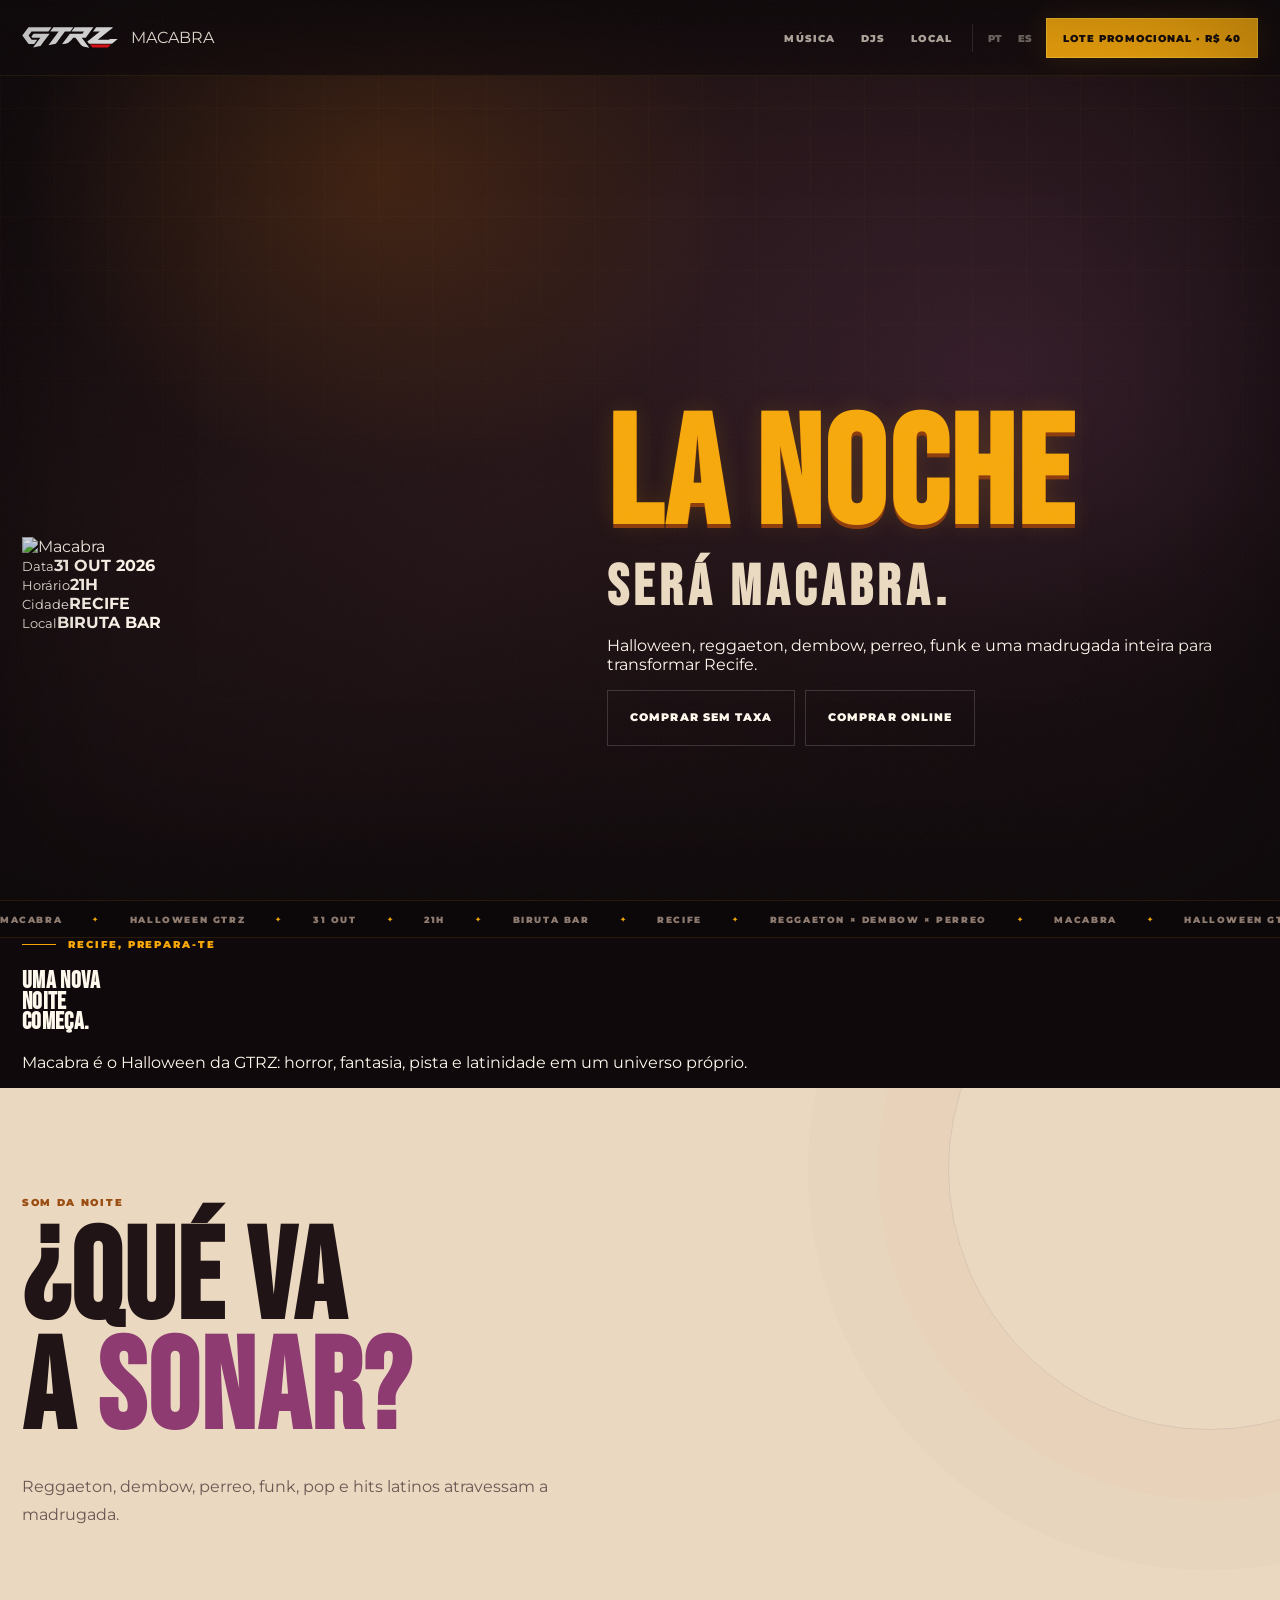
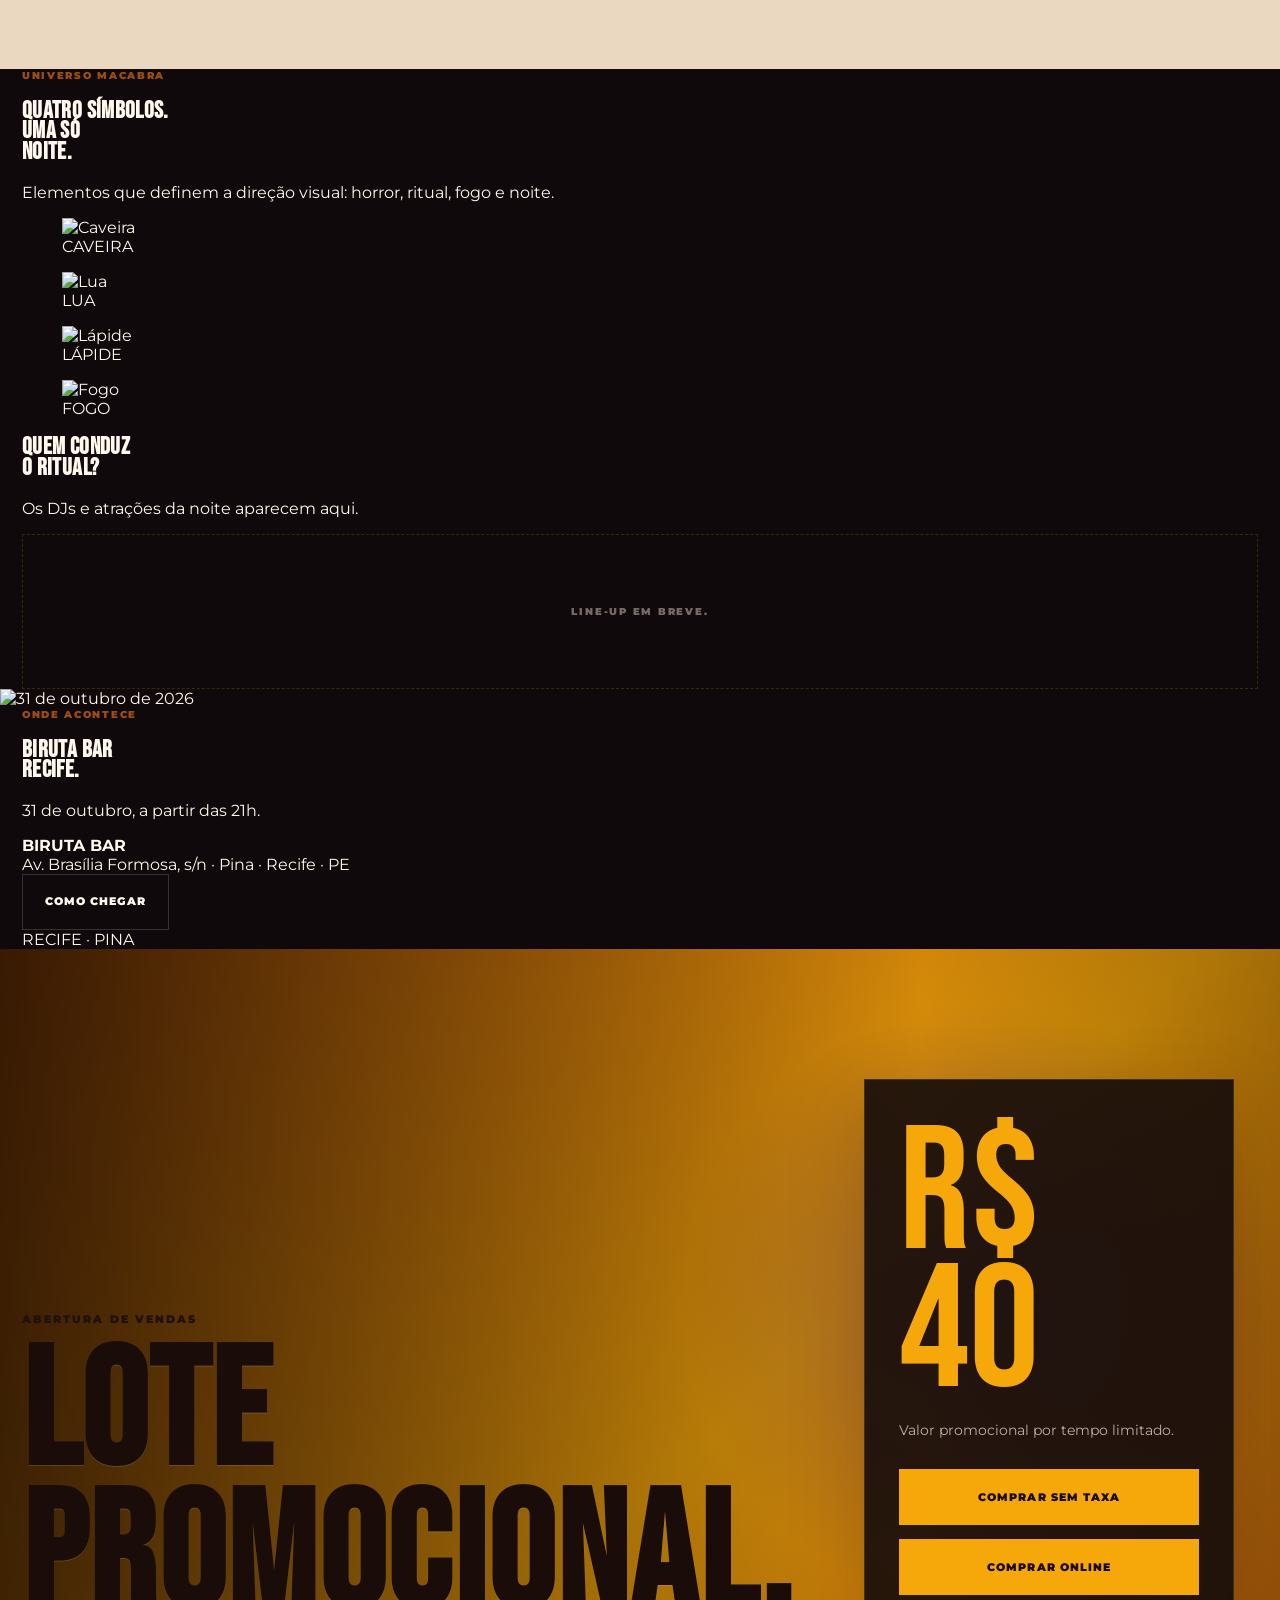
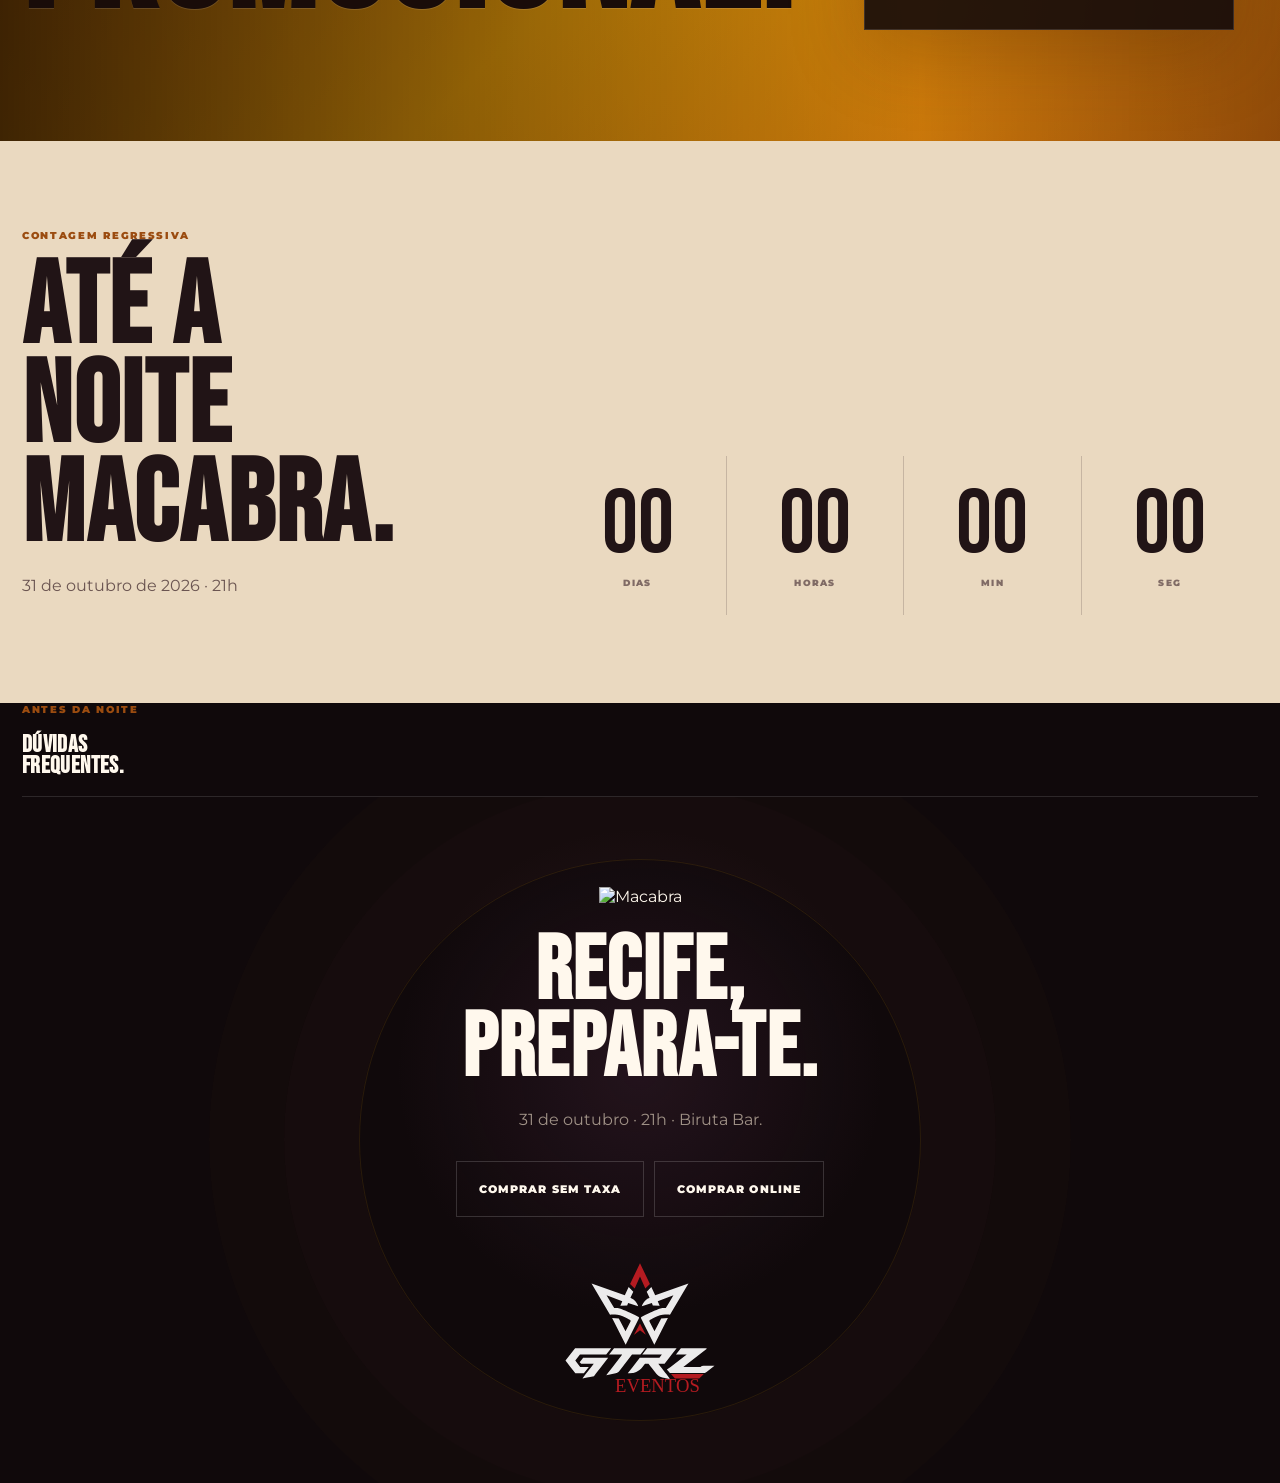
==== commit e56720ff: "Rebuild Macabra frontend from GTRZ landing structure" ====
--- a/index.html
+++ b/index.html
@@ -1,196 +1,109 @@
 <!DOCTYPE html>
-
-<html data-lang="pt" lang="pt-BR">
+<html lang="pt-BR" data-lang="pt">
 <head>
-<meta charset="utf-8"/>
-<meta content="width=device-width,initial-scale=1,viewport-fit=cover" name="viewport"/>
-<meta content="#10090b" name="theme-color"/>
-<meta content="Macabra — Halloween GTRZ. 31 de outubro, 21h, Biruta Bar, Recife." name="description"/>
-<title>MACABRA — 31 OUT · Biruta Bar</title>
-<link href="https://fonts.googleapis.com" rel="preconnect"/>
-<link crossorigin="" href="https://fonts.gstatic.com" rel="preconnect"/>
-<link href="https://fonts.googleapis.com/css2?family=Bebas+Neue&amp;family=Metal+Mania&amp;family=Montserrat:wght@400;500;600;700;800;900&amp;display=swap" rel="stylesheet"/>
-<link href="/assets/site.css" rel="stylesheet"/>
-<link href="/assets/macabra-poster-polish.css?v=20260902-1" rel="stylesheet"/>
+<meta charset="UTF-8">
+<meta name="viewport" content="width=device-width,initial-scale=1,viewport-fit=cover">
+<meta name="theme-color" content="#080708">
+<meta name="description" content="Macabra — Halloween GTRZ. 31 de outubro de 2026, 21h, Biruta Bar, Recife.">
+<title>MACABRA — 31 OUT 2026</title>
+<link rel="preconnect" href="https://fonts.googleapis.com">
+<link rel="preconnect" href="https://fonts.gstatic.com" crossorigin>
+<link href="https://fonts.googleapis.com/css2?family=Bebas+Neue&family=Metal+Mania&family=Montserrat:wght@400;500;600;700;800;900&display=swap" rel="stylesheet">
+<link rel="stylesheet" href="/assets/site.css?v=20260909-rebuild">
 </head>
 <body>
 <div class="noise"></div>
+<div class="lang-modal" id="langModal" hidden>
+  <div class="lang-box">
+    <small>MACABRA · GTRZ</small>
+    <h2 class="display">COMO VOCÊ<br>QUER VIVER<br><span class="accent">A NOITE?</span></h2>
+    <p>Escolha o idioma da experiência. Elige el idioma de la experiencia.</p>
+    <div class="choices"><button data-modal-lang="pt">Português</button><button data-modal-lang="es">Español</button></div>
+  </div>
+</div>
 <header class="header" id="header">
-<div class="wrap header-in">
-<a aria-label="GTRZ Macabra" class="brand" href="#top">
-<img alt="GTRZ" class="gtrz-svg" src="/assets/gtrz-wordmark.svg"/>
-<span class="brand-divider"></span><span class="brand-event">Macabra</span>
-</a>
-<nav aria-label="Navegação principal" class="nav">
-<a data-t="navEvent" href="#evento">O evento</a>
-<a data-t="navSound" href="#som">Música</a>
-<a data-t="navVenue" href="#local">Local</a>
-<div class="lang"><button class="active" data-lang-btn="pt" type="button">PT</button><button data-lang-btn="es" type="button">ES</button></div>
-<a class="top-buy" data-t="navBuy" href="#ingressos">Lote · R$ 40</a>
-</nav>
-</div>
-<div class="progress"><span id="progressBar"></span></div>
+  <div class="wrap header-in">
+    <a href="#top" class="brand"><img class="gtrz" src="/assets/gtrz-wordmark.svg" alt="GTRZ"><span>MACABRA</span></a>
+    <nav class="nav">
+      <a href="#som" data-t="navSound">Música</a><a href="#djs" data-t="navDjs">DJs</a><a href="#local" data-t="navVenue">Local</a>
+      <div class="lang"><button data-lang-btn="pt">PT</button><button data-lang-btn="es">ES</button></div>
+      <a href="#ingressos" class="top-buy" id="topLotText">Lote promocional · R$ 40</a>
+    </nav>
+  </div>
+  <div class="header-progress"><span id="progressBar"></span></div>
 </header>
 <main id="top">
-<section class="hero" data-section="hero"><div class="cms-hero-background" id="cmsHeroBackground"></div>
-<div class="hero-glow"></div>
-<div class="wrap hero-grid">
-<div class="reveal">
-<div class="eyebrow" data-t="heroEyebrow">31 de outubro · Recife</div>
-<img alt="Macabra" class="macabra-logo-image" hidden="" id="macabraLogoImage"/><h1 class="macabra-font" id="macabraTextLogo">MACABRA<span data-t="heroSub">O Halloween da GTRZ</span></h1>
-<p class="hero-copy" data-t="heroCopy">A noite mais sombria da GTRZ encontra a energia da pista latina. Halloween, reggaeton, dembow, perreo, funk e uma madrugada feita para Recife.</p>
-<div class="hero-meta">
-<div><small data-t="dateLabel">Data</small><strong>31 OUT · SÁBADO</strong></div>
-<div><small data-t="timeLabel">Horário</small><strong>21H</strong></div>
-<div><small data-t="venueLabel">Local</small><strong>BIRUTA BAR · RECIFE</strong></div>
-</div>
-<div class="ctas">
-<a class="btn btn-primary" data-t="heroBuy" href="#ingressos">Garantir por R$ 40</a>
-<a class="btn" data-t="heroMore" href="#evento">Conhecer a Macabra</a>
-</div>
-</div>
-<div class="hero-poster-wrap reveal">
-<img alt="Pôster oficial da Macabra — 31 de outubro, Biruta Bar" class="hero-poster" id="heroPosterImage"/>
-</div>
-</div>
+<section class="hero" data-section="hero">
+  <img class="hero-art" src="/assets/macabra-skull.svg" alt="">
+  <div class="wrap hero-grid">
+    <div class="reveal hero-left">
+      <img class="hero-logo" id="brandLogo" src="/assets/macabra-logo.svg" alt="Macabra">
+      <div class="meta">
+        <div><small data-t="dateLabel">Data</small><strong id="eventDateLabel">31 OUT 2026</strong></div>
+        <div><small data-t="timeLabel">Horário</small><strong id="eventTimeLabel">21H</strong></div>
+        <div><small data-t="cityLabel">Cidade</small><strong id="eventCityLabel">RECIFE</strong></div>
+        <div><small data-t="venueLabel">Local</small><strong id="eventVenueLabel">BIRUTA BAR</strong></div>
+      </div>
+    </div>
+    <div class="reveal hero-copy-block">
+      <h1 class="display" data-t="heroTitle">LA NOCHE<br><span class="accent">SERÁ MACABRA.</span></h1>
+      <p data-t="heroCopy">Halloween, reggaeton, dembow, perreo, funk e uma madrugada inteira para transformar Recife.</p>
+      <div class="ctas hero-main-ctas">
+        <a class="btn btn-accent js-wa" href="#ingressos"><span data-t="buyNoFee">Comprar sem taxa</span></a>
+        <a class="btn js-ticket" href="#ingressos"><span data-t="buyOnline">Comprar online</span></a>
+      </div>
+    </div>
+  </div>
 </section>
-<div aria-hidden="true" class="runner"><div class="runner-track">
-<div class="runner-segment"><span>MACABRA</span><span>HALLOWEEN GTRZ</span><span>31 OUTUBRO</span><span>21H</span><span>BIRUTA BAR</span><span>RECIFE</span><span>REGGAETON · DEMBOW · PERREO</span></div>
-<div class="runner-segment"><span>MACABRA</span><span>HALLOWEEN GTRZ</span><span>31 OUTUBRO</span><span>21H</span><span>BIRUTA BAR</span><span>RECIFE</span><span>REGGAETON · DEMBOW · PERREO</span></div>
-</div></div>
-<section class="manifesto" data-section="manifesto" id="evento">
-<div class="wrap manifesto-grid">
-<div class="reveal">
-<div class="manifesto-kicker" data-t="manifestoKicker">Recife, prepara-te</div>
-<h2 class="display" data-t="manifestoTitle">UMA NOITE<br/>PARA VIVER<br/><span class="accent">O ESCURO.</span></h2>
-</div>
-<div class="manifesto-copy reveal">
-<p data-t="manifestoP1"><strong>Macabra é o Halloween da GTRZ.</strong> Uma festa criada para cruzar o universo sombrio de 31 de outubro com a energia que já move a nossa pista.</p>
-<div class="rule"></div>
-<p data-t="manifestoP2">Parte da essência latina permanece: reggaeton, dembow e perreo dividem a noite com funk e outros sons feitos para manter a pista em movimento.</p>
-</div>
-</div>
+<div class="runner" data-section="runner"><div class="runner-track"><div class="runner-segment"><span>MACABRA</span><span>HALLOWEEN GTRZ</span><span>31 OUT</span><span>21H</span><span>BIRUTA BAR</span><span>RECIFE</span><span>REGGAETON × DEMBOW × PERREO</span></div><div class="runner-segment" aria-hidden="true"><span>MACABRA</span><span>HALLOWEEN GTRZ</span><span>31 OUT</span><span>21H</span><span>BIRUTA BAR</span><span>RECIFE</span><span>REGGAETON × DEMBOW × PERREO</span></div></div></div>
+<section class="city-statement" id="evento" data-section="manifesto">
+  <div class="wrap city-grid">
+    <div class="reveal"><img class="statement-art" src="/assets/macabra-moon.svg" alt=""></div>
+    <div class="city-copy reveal"><div class="eyebrow" data-t="manifestoKicker">Recife, prepara-te</div><h2 class="display" data-t="manifestoTitle">UMA NOVA<br>NOITE<br><span class="accent">COMEÇA.</span></h2><p data-t="manifestoCopy">Macabra é o Halloween da GTRZ: horror, fantasia, pista e latinidade em um universo próprio.</p><div class="city-rule"></div></div>
+  </div>
 </section>
-<section class="sound" data-section="sound" id="som">
-<div class="wrap sound-grid">
-<div class="reveal">
-<div class="kicker" data-t="soundKicker">Som da noite</div>
-<h2 class="display" data-t="soundTitle">LATINA.<br/>QUENTE.<br/><span>SOMBRIA.</span></h2>
-<p class="sound-copy" data-t="soundCopy">A Macabra conversa com quem vive a La Rumba, mas tem identidade própria. A pista mistura ritmos latinos e brasileiros dentro do universo de Halloween.</p>
-<div class="genres">
-<span class="genre hot">REGGAETON</span><span class="genre gold-chip">DEMBOW</span><span class="genre">PERREO</span><span class="genre">FUNK</span><span class="genre">HITS LATINOS</span><span class="genre">POP</span>
-</div>
-</div>
-<div aria-hidden="true" class="wave reveal">
-<div class="wave-ring"></div>
-<div class="wave-bars">
-<i style="--h:60px;--d:-.2s"></i><i style="--h:110px;--d:-.8s"></i><i style="--h:165px;--d:-.4s"></i><i style="--h:95px;--d:-1.2s"></i><i style="--h:220px;--d:-.6s"></i><i style="--h:145px;--d:-1s"></i><i style="--h:255px;--d:-.3s"></i><i style="--h:185px;--d:-1.4s"></i><i style="--h:120px;--d:-.7s"></i><i style="--h:205px;--d:-.9s"></i><i style="--h:85px;--d:-1.1s"></i><i style="--h:150px;--d:-.5s"></i><i style="--h:70px;--d:-1.3s"></i>
-</div>
-<div class="sound-note" data-t="soundNote">Do perreo ao funk — sem perder a atmosfera Macabra.</div>
-</div>
-</div>
+<section class="sound" id="som" data-section="sound">
+  <div class="wrap sound-grid">
+    <div class="reveal"><div class="kicker" data-t="soundKicker">Som da noite</div><h2 class="display" data-t="soundTitle">¿QUÉ VA<br>A <span class="accent-dark">SONAR?</span></h2><p class="sound-copy" data-t="soundCopy">Reggaeton, dembow, perreo, funk, pop e hits latinos atravessam a madrugada.</p><div class="genres" id="genres"></div></div>
+    <div class="sound-visual reveal"><img class="mic" src="/assets/macabra-mic.svg" alt=""></div>
+  </div>
 </section>
-<section class="experience" data-section="experience">
-<div class="wrap">
-<div class="experience-head reveal">
-<h2 class="display" data-t="expTitle">A EXPERIÊNCIA<br/><span class="gold">MACABRA.</span></h2>
-<p data-t="expIntro">A comunicação é escura. A energia é de pista. E a noite nasce como um novo universo da GTRZ, sem deixar de conversar com o público que já viveu a La Rumba.</p>
-</div>
-<div class="experience-grid">
-<article class="exp-card reveal"><div class="exp-num">01</div><h3 data-t="exp1Title">Halloween adulto</h3><p data-t="exp1Copy">Uma identidade visual sombria, intensa e pensada para uma noite de 31 de outubro que não pareça uma festa temática genérica.</p></article>
-<article class="exp-card reveal"><div class="exp-num">02</div><h3 data-t="exp2Title">Essência latina</h3><p data-t="exp2Copy">Reggaeton, dembow, perreo e referências latinas continuam presentes, agora dentro de um universo próprio.</p></article>
-<article class="exp-card reveal"><div class="exp-num">03</div><h3 data-t="exp3Title">Pista GTRZ</h3><p data-t="exp3Copy">Uma festa construída para quem quer chegar às 21h e viver a noite com música, intensidade e a assinatura da GTRZ.</p></article>
-</div>
-</div>
-</section><section class="djs-section" data-section="djs" id="djs">
-<div class="wrap">
-<div class="djs-head reveal">
-<div>
-<div class="manifesto-kicker" id="djsKicker">No comando</div>
-<h2 class="display" id="djsTitle">QUEM CONDUZ<br/><span class="gold">O RITUAL.</span></h2>
-</div>
-<p id="djsIntro">Os DJs e atrações da noite aparecem aqui.</p>
-</div>
-<div class="dj-editorial-grid" id="djGrid"></div>
-<div class="dj-empty" id="djEmpty">Line-up em breve.</div>
-</div>
+<section class="references" data-section="references">
+  <div class="wrap">
+    <div class="references-head reveal"><div><div class="kicker">Universo Macabra</div><h2 class="display">QUATRO SÍMBOLOS.<br>UMA SÓ<br><span class="accent">NOITE.</span></h2></div><p>Elementos que definem a direção visual: horror, ritual, fogo e noite.</p></div>
+    <div class="reference-grid">
+      <figure class="ref-card reveal"><img src="/assets/macabra-skull.svg" alt="Caveira"><figcaption>CAVEIRA</figcaption></figure>
+      <figure class="ref-card reveal"><img src="/assets/macabra-moon.svg" alt="Lua"><figcaption>LUA</figcaption></figure>
+      <figure class="ref-card reveal"><img src="/assets/macabra-grave.svg" alt="Lápide"><figcaption>LÁPIDE</figcaption></figure>
+      <figure class="ref-card reveal"><img src="/assets/macabra-flame.svg" alt="Fogo"><figcaption>FOGO</figcaption></figure>
+    </div>
+  </div>
 </section>
-<section class="info" data-section="venue" id="local">
-<div class="wrap info-grid">
-<div class="info-copy reveal">
-<div class="eyebrow" data-t="infoEyebrow">O encontro está marcado</div>
-<h2 class="display" data-t="infoTitle">31 DE<br/>OUTUBRO.<br/><span class="gold">RECIFE.</span></h2>
-<p data-t="infoCopy">A Macabra acontece no Biruta Bar. Uma nova festa da GTRZ para uma data que pede uma identidade própria.</p>
-<div class="info-list">
-<div class="info-row"><small data-t="dateLabel">Data</small><strong>31 DE OUTUBRO DE 2026 · SÁBADO</strong></div>
-<div class="info-row"><small data-t="timeLabel">Horário</small><strong>21H</strong></div>
-<div class="info-row"><small data-t="venueLabel">Local</small><strong>BIRUTA BAR · RECIFE</strong></div>
-</div>
-</div>
-<div class="poster-mini reveal">
-<img alt="Arte da Macabra" id="posterMiniImage"/>
-<div class="poster-stamp" data-t="posterStamp">Arte oficial · Macabra 2026</div>
-</div>
-</div>
+<section class="lineup" id="djs" data-section="djs">
+  <div class="wrap">
+    <div class="lineup-head reveal"><h2 class="section-title display" data-t="djsTitle">QUEM CONDUZ<br>O RITUAL?</h2><p data-t="djsIntro">Os DJs e atrações da noite aparecem aqui.</p></div>
+    <div class="dj-duo" id="djGrid"></div><div class="dj-empty" id="djEmpty" data-t="djsEmpty">Line-up em breve.</div>
+  </div>
 </section>
-<section class="tickets" data-section="tickets" id="ingressos">
-<div class="wrap tickets-grid">
-<div class="reveal">
-<div class="tickets-kicker" data-t="ticketKicker">Abertura de vendas</div>
-<h2 class="display" data-t="ticketTitle">LOTE<br/><span>PROMOCIONAL.</span></h2>
-</div>
-<div class="ticket-side reveal">
-<div class="ticket-label" data-t="ticketLabel">Valor promocional</div>
-<div class="price">R$ 40</div>
-<p data-t="ticketCopy">Garanta sua entrada no lote promocional da Macabra. O valor dos próximos lotes poderá ser diferente.</p>
-<!-- TROQUE O # ABAIXO PELO LINK REAL DO INGRESSO -->
-<a class="btn" data-t="ticketButton" href="#" id="buyButton">Comprar ingresso</a>
-<div class="ticket-fine" data-t="ticketFine">31 de outubro · 21h · Biruta Bar · Recife</div>
-</div><div class="ticket-extras" id="ticketExtras"></div>
-</div>
+<section class="date" data-section="date"><img src="/assets/macabra-date.svg" alt="31 de outubro de 2026"></section>
+<section class="venue" id="local" data-section="venue">
+  <div class="wrap venue-grid">
+    <div class="reveal"><div class="kicker" data-t="venueKicker">Onde acontece</div><h2 class="display" data-t="venueTitle">BIRUTA BAR<br><span class="accent">RECIFE.</span></h2><p data-t="venueCopy">31 de outubro, a partir das 21h.</p><div class="address"><strong id="venueName">BIRUTA BAR</strong><br><span id="venueAddress">Av. Brasília Formosa, s/n · Pina · Recife · PE</span></div><a class="btn venue-link" id="mapLink" href="#" target="_blank" data-t="openMap">Como chegar</a></div>
+    <div class="map reveal" id="mapBox"><div class="map-placeholder"><img src="/assets/macabra-grave.svg" alt=""><span>RECIFE · PINA</span></div></div>
+  </div>
 </section>
-<section class="countdown" data-section="countdown">
-<div class="wrap count-grid">
-<div class="reveal"><div class="kicker" data-t="countKicker">Contagem regressiva</div><h2 class="display" data-t="countTitle">ATÉ A<br/>NOITE <span class="purple">MACABRA.</span></h2><p data-t="countCopy">31 de outubro de 2026, às 21h.</p></div>
-<div aria-label="Contagem regressiva" class="clock reveal">
-<div class="clock-item"><span class="clock-num" id="days">--</span><span class="clock-lab" data-t="days">Dias</span></div>
-<div class="clock-item"><span class="clock-num" id="hours">--</span><span class="clock-lab" data-t="hours">Horas</span></div>
-<div class="clock-item"><span class="clock-num" id="minutes">--</span><span class="clock-lab" data-t="minutes">Min</span></div>
-<div class="clock-item"><span class="clock-num" id="seconds">--</span><span class="clock-lab" data-t="seconds">Seg</span></div>
-</div>
-</div>
+<section class="tickets" id="ingressos" data-section="tickets">
+  <img class="globe" src="/assets/macabra-skull.svg" alt="">
+  <div class="wrap tickets-grid">
+    <div class="reveal"><div class="tickets-kicker" data-t="ticketsKicker">Abertura de vendas</div><h2 class="display" data-t="ticketsTitle">LOTE<br>PROMOCIONAL.</h2></div>
+    <div class="reveal ticket-side"><div class="price" id="mainPrice">R$ 40</div><p id="ticketDescription">Valor promocional por tempo limitado.</p><div class="ticket-actions"><a class="btn js-wa" href="#" target="_blank" data-t="buyNoFee">Comprar sem taxa</a><a class="btn alt js-ticket" href="#" target="_blank" data-t="buyOnline">Comprar online</a></div></div>
+  </div>
 </section>
-<section class="faq-section" data-section="faq" id="faq">
-<div class="wrap faq-editorial">
-<div class="faq-heading reveal">
-<div class="manifesto-kicker" id="faqKicker">Antes da noite</div>
-<h2 class="display" id="faqTitle">DÚVIDAS<br/><span class="gold">FREQUENTES.</span></h2>
-</div>
-<div class="faq-list" id="faqList"></div>
-</div>
-</section><section class="final" data-section="final">
-<div class="wrap reveal">
-<div class="final-brand macabra-font">MACABRA</div>
-<h2 class="display" data-t="finalTitle">RECIFE,<br/>PREPARA-TE.</h2>
-<p data-t="finalCopy">31 de outubro · 21h · Biruta Bar. O Halloween da GTRZ começa aqui.</p>
-<a class="btn btn-primary" data-t="finalButton" href="#ingressos">Garantir meu ingresso</a>
-<img alt="GTRZ Eventos" class="footer-logo" src="/assets/gtrz-eventos.svg"/>
-</div>
-</section>
+<section class="countdown" data-section="countdown"><div class="wrap count-grid"><div class="reveal"><div class="kicker">Contagem regressiva</div><h2 class="display">ATÉ A<br>NOITE <span class="accent-dark">MACABRA.</span></h2><p>31 de outubro de 2026 · 21h</p></div><div class="clock reveal"><div class="clock-item"><span class="clock-num" id="days">--</span><span class="clock-lab" data-t="days">Dias</span></div><div class="clock-item"><span class="clock-num" id="hours">--</span><span class="clock-lab" data-t="hours">Horas</span></div><div class="clock-item"><span class="clock-num" id="minutes">--</span><span class="clock-lab" data-t="minutes">Min</span></div><div class="clock-item"><span class="clock-num" id="seconds">--</span><span class="clock-lab" data-t="seconds">Seg</span></div></div></div></section>
+<section class="faq" id="faq" data-section="faq"><div class="wrap faq-grid"><div class="reveal"><div class="kicker" data-t="faqKicker">Antes da noite</div><h2 class="display" data-t="faqTitle">DÚVIDAS<br>FREQUENTES.</h2></div><div class="faq-list reveal" id="faqList"></div></div></section>
+<section class="final" data-section="final"><div class="wrap reveal"><img class="final-logo" src="/assets/macabra-logo.svg" alt="Macabra"><h2 class="display" data-t="finalTitle">RECIFE,<br><span class="accent">PREPARA-TE.</span></h2><p data-t="finalCopy">31 de outubro · 21h · Biruta Bar.</p><div class="ctas"><a class="btn btn-accent js-wa" href="#ingressos" data-t="buyNoFee">Comprar sem taxa</a><a class="btn js-ticket" href="#ingressos" data-t="buyOnline">Comprar online</a></div><img class="footer-logo" src="/assets/gtrz-eventos.svg" alt="GTRZ Eventos"></div></section>
 </main>
-<a class="mobile-buy" data-t="mobileBuy" href="#ingressos">Lote promocional · R$ 40</a>
-<script src="/assets/poster-data.js"></script><script>(()=>{const p=window.MACABRA_DEFAULT_POSTER||'';if(!p)return;const a=document.getElementById('heroPosterImage'),b=document.getElementById('posterMiniImage');if(a)a.src=p;if(b)b.src=p;document.documentElement.style.setProperty('--macabra-poster-image',`url("${p}")`);})();</script><script>
-const translations={
-pt:{navEvent:'O evento',navSound:'Música',navVenue:'Local',navBuy:'Lote · R$ 40',heroEyebrow:'31 de outubro · Recife',heroSub:'O Halloween da GTRZ',heroCopy:'A noite mais sombria da GTRZ encontra a energia da pista latina. Halloween, reggaeton, dembow, perreo, funk e uma madrugada feita para Recife.',dateLabel:'Data',timeLabel:'Horário',venueLabel:'Local',heroBuy:'Garantir por R$ 40',heroMore:'Conhecer a Macabra',manifestoKicker:'Recife, prepara-te',manifestoTitle:'UMA NOITE<br>PARA VIVER<br><span class="accent">O ESCURO.</span>',manifestoP1:'<strong>Macabra é o Halloween da GTRZ.</strong> Uma festa criada para cruzar o universo sombrio de 31 de outubro com a energia que já move a nossa pista.',manifestoP2:'Parte da essência latina permanece: reggaeton, dembow e perreo dividem a noite com funk e outros sons feitos para manter a pista em movimento.',soundKicker:'Som da noite',soundTitle:'LATINA.<br>QUENTE.<br><span>SOMBRIA.</span>',soundCopy:'A Macabra conversa com quem vive a La Rumba, mas tem identidade própria. A pista mistura ritmos latinos e brasileiros dentro do universo de Halloween.',soundNote:'Do perreo ao funk — sem perder a atmosfera Macabra.',expTitle:'A EXPERIÊNCIA<br><span class="gold">MACABRA.</span>',expIntro:'A comunicação é escura. A energia é de pista. E a noite nasce como um novo universo da GTRZ, sem deixar de conversar com o público que já viveu a La Rumba.',exp1Title:'Halloween adulto',exp1Copy:'Uma identidade visual sombria, intensa e pensada para uma noite de 31 de outubro que não pareça uma festa temática genérica.',exp2Title:'Essência latina',exp2Copy:'Reggaeton, dembow, perreo e referências latinas continuam presentes, agora dentro de um universo próprio.',exp3Title:'Pista GTRZ',exp3Copy:'Uma festa construída para quem quer chegar às 21h e viver a noite com música, intensidade e a assinatura da GTRZ.',infoEyebrow:'O encontro está marcado',infoTitle:'31 DE<br>OUTUBRO.<br><span class="gold">RECIFE.</span>',infoCopy:'A Macabra acontece no Biruta Bar. Uma nova festa da GTRZ para uma data que pede uma identidade própria.',posterStamp:'Arte oficial · Macabra 2026',ticketKicker:'Abertura de vendas',ticketTitle:'LOTE<br><span>PROMOCIONAL.</span>',ticketLabel:'Valor promocional',ticketCopy:'Garanta sua entrada no lote promocional da Macabra. O valor dos próximos lotes poderá ser diferente.',ticketButton:'Comprar ingresso',ticketFine:'31 de outubro · 21h · Biruta Bar · Recife',countKicker:'Contagem regressiva',countTitle:'ATÉ A<br>NOITE <span class="purple">MACABRA.</span>',countCopy:'31 de outubro de 2026, às 21h.',days:'Dias',hours:'Horas',minutes:'Min',seconds:'Seg',finalTitle:'RECIFE,<br>PREPARA-TE.',finalCopy:'31 de outubro · 21h · Biruta Bar. O Halloween da GTRZ começa aqui.',finalButton:'Garantir meu ingresso',mobileBuy:'Lote promocional · R$ 40'},
-es:{navEvent:'El evento',navSound:'Música',navVenue:'Lugar',navBuy:'Lote · R$ 40',heroEyebrow:'31 de octubre · Recife',heroSub:'El Halloween de GTRZ',heroCopy:'La noche más oscura de GTRZ se encuentra con la energía de la pista latina. Halloween, reggaeton, dembow, perreo, funk y una madrugada hecha para Recife.',dateLabel:'Fecha',timeLabel:'Hora',venueLabel:'Lugar',heroBuy:'Garantizar por R$ 40',heroMore:'Conocer Macabra',manifestoKicker:'Recife, prepárate',manifestoTitle:'UNA NOCHE<br>PARA VIVIR<br><span class="accent">LA OSCURIDAD.</span>',manifestoP1:'<strong>Macabra es el Halloween de GTRZ.</strong> Una fiesta creada para cruzar el universo oscuro del 31 de octubre con la energía que ya mueve nuestra pista.',manifestoP2:'Parte de la esencia latina permanece: reggaeton, dembow y perreo comparten la noche con funk y otros sonidos hechos para mantener la pista en movimiento.',soundKicker:'Sonido de la noche',soundTitle:'LATINA.<br>CALIENTE.<br><span>OSCURA.</span>',soundCopy:'Macabra conversa con quienes viven La Rumba, pero tiene identidad propia. La pista mezcla ritmos latinos y brasileños dentro del universo de Halloween.',soundNote:'Del perreo al funk — sin perder la atmósfera Macabra.',expTitle:'LA EXPERIENCIA<br><span class="gold">MACABRA.</span>',expIntro:'La comunicación es oscura. La energía es de pista. Y la noche nace como un nuevo universo de GTRZ, sin dejar de conversar con el público que ya vivió La Rumba.',exp1Title:'Halloween adulto',exp1Copy:'Una identidad visual oscura e intensa, pensada para una noche de 31 de octubre que no parezca una fiesta temática genérica.',exp2Title:'Esencia latina',exp2Copy:'Reggaeton, dembow, perreo y referencias latinas siguen presentes, ahora dentro de un universo propio.',exp3Title:'Pista GTRZ',exp3Copy:'Una fiesta construida para quienes quieren llegar a las 21h y vivir la noche con música, intensidad y la firma de GTRZ.',infoEyebrow:'La cita está marcada',infoTitle:'31 DE<br>OCTUBRE.<br><span class="gold">RECIFE.</span>',infoCopy:'Macabra sucede en Biruta Bar. Una nueva fiesta de GTRZ para una fecha que pide una identidad propia.',posterStamp:'Arte oficial · Macabra 2026',ticketKicker:'Apertura de ventas',ticketTitle:'LOTE<br><span>PROMOCIONAL.</span>',ticketLabel:'Valor promocional',ticketCopy:'Garantiza tu entrada en el lote promocional de Macabra. El valor de los próximos lotes podrá ser diferente.',ticketButton:'Comprar entrada',ticketFine:'31 de octubre · 21h · Biruta Bar · Recife',countKicker:'Cuenta regresiva',countTitle:'HASTA LA<br>NOCHE <span class="purple">MACABRA.</span>',countCopy:'31 de octubre de 2026, a las 21h.',days:'Días',hours:'Horas',minutes:'Min',seconds:'Seg',finalTitle:'RECIFE,<br>PREPÁRATE.',finalCopy:'31 de octubre · 21h · Biruta Bar. El Halloween de GTRZ comienza aquí.',finalButton:'Garantizar mi entrada',mobileBuy:'Lote promocional · R$ 40'}
-};
-function setLang(lang){document.documentElement.dataset.lang=lang;document.documentElement.lang=lang==='es'?'es':'pt-BR';document.querySelectorAll('[data-lang-btn]').forEach(b=>b.classList.toggle('active',b.dataset.langBtn===lang));document.querySelectorAll('[data-t]').forEach(el=>{const v=translations[lang][el.dataset.t];if(v!==undefined)el.innerHTML=v});localStorage.setItem('macabra-lang',lang)}
-document.querySelectorAll('[data-lang-btn]').forEach(btn=>btn.addEventListener('click',()=>setLang(btn.dataset.langBtn)));setLang(localStorage.getItem('macabra-lang')||'pt');
-const observer=new IntersectionObserver(entries=>entries.forEach(e=>{if(e.isIntersecting){e.target.classList.add('in');observer.unobserve(e.target)}}),{threshold:.12});document.querySelectorAll('.reveal').forEach(el=>observer.observe(el));
-function updateProgress(){const d=document.documentElement;const max=d.scrollHeight-innerHeight;const p=max>0?scrollY/max:0;document.documentElement.style.setProperty('--progress',Math.max(0,Math.min(1,p)))}addEventListener('scroll',updateProgress,{passive:true});updateProgress();
-const target=new Date('2026-10-31T21:00:00-03:00').getTime();
-function tick(){let diff=Math.max(0,target-Date.now());const d=Math.floor(diff/86400000);diff%=86400000;const h=Math.floor(diff/3600000);diff%=3600000;const m=Math.floor(diff/60000);const s=Math.floor((diff%60000)/1000);document.getElementById('days').textContent=String(d).padStart(2,'0');document.getElementById('hours').textContent=String(h).padStart(2,'0');document.getElementById('minutes').textContent=String(m).padStart(2,'0');document.getElementById('seconds').textContent=String(s).padStart(2,'0')}tick();window.macabraClockTimer=setInterval(tick,1000);
-// Substitua o href do #buyButton pelo link real do seu checkout/Sympla quando estiver pronto.
-</script>
-<script defer="" src="/assets/reference-cms.js"></script></body>
+<a class="mobile-buy" href="#ingressos">Lote promocional · R$ 40</a>
+<script src="/assets/site.js?v=20260909-rebuild"></script>
+</body>
 </html>
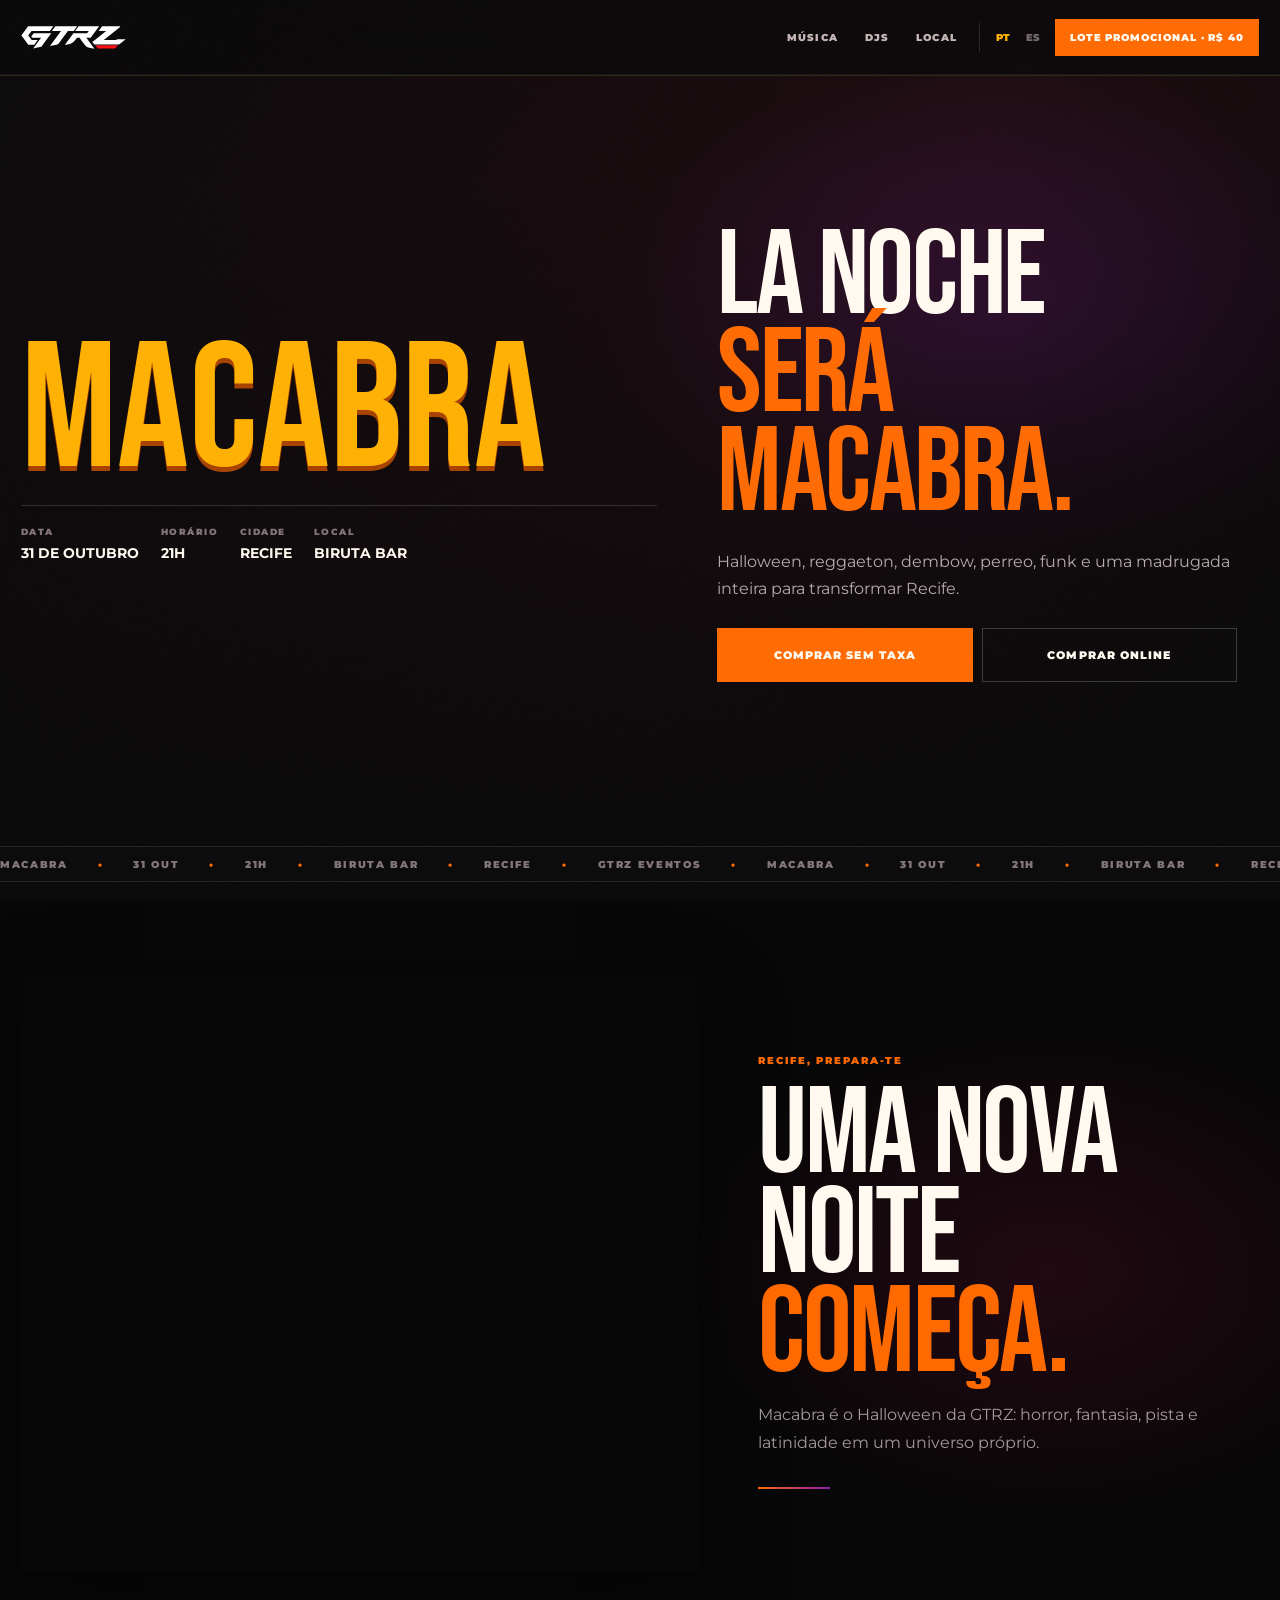
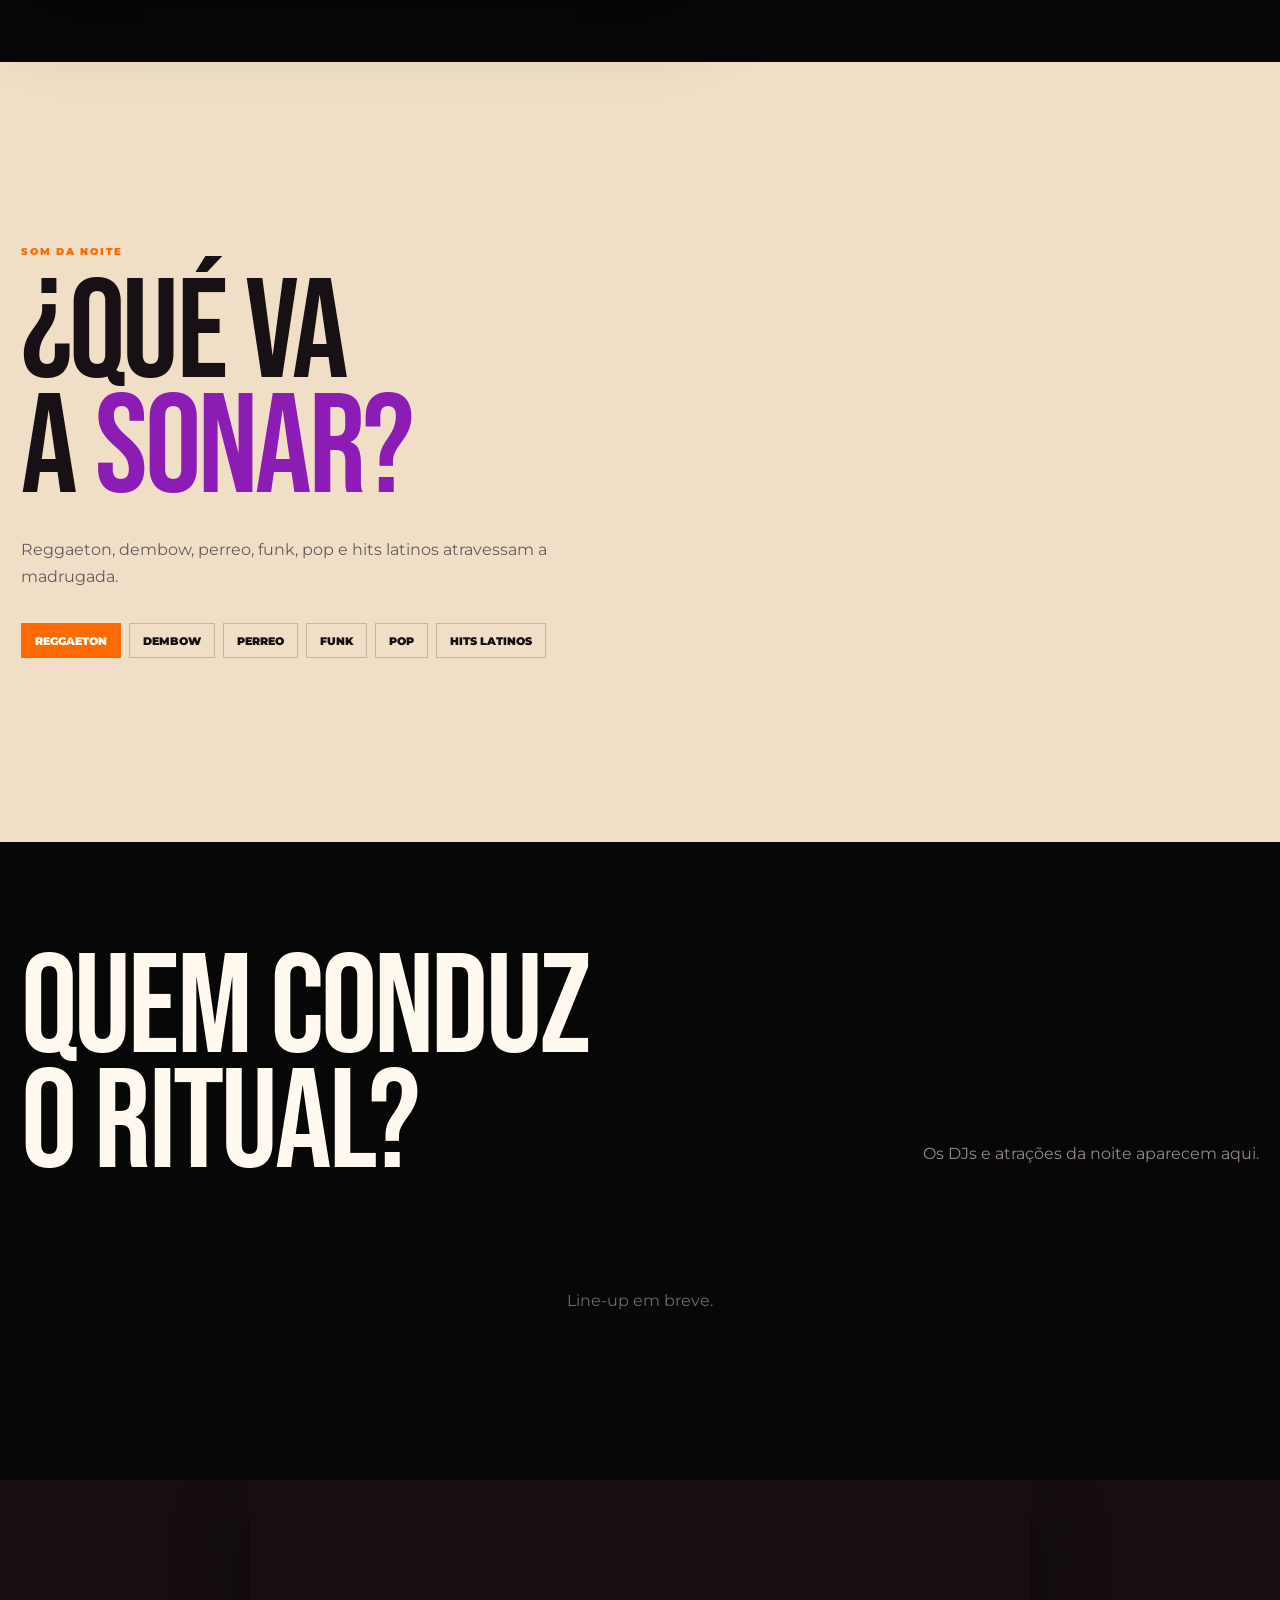
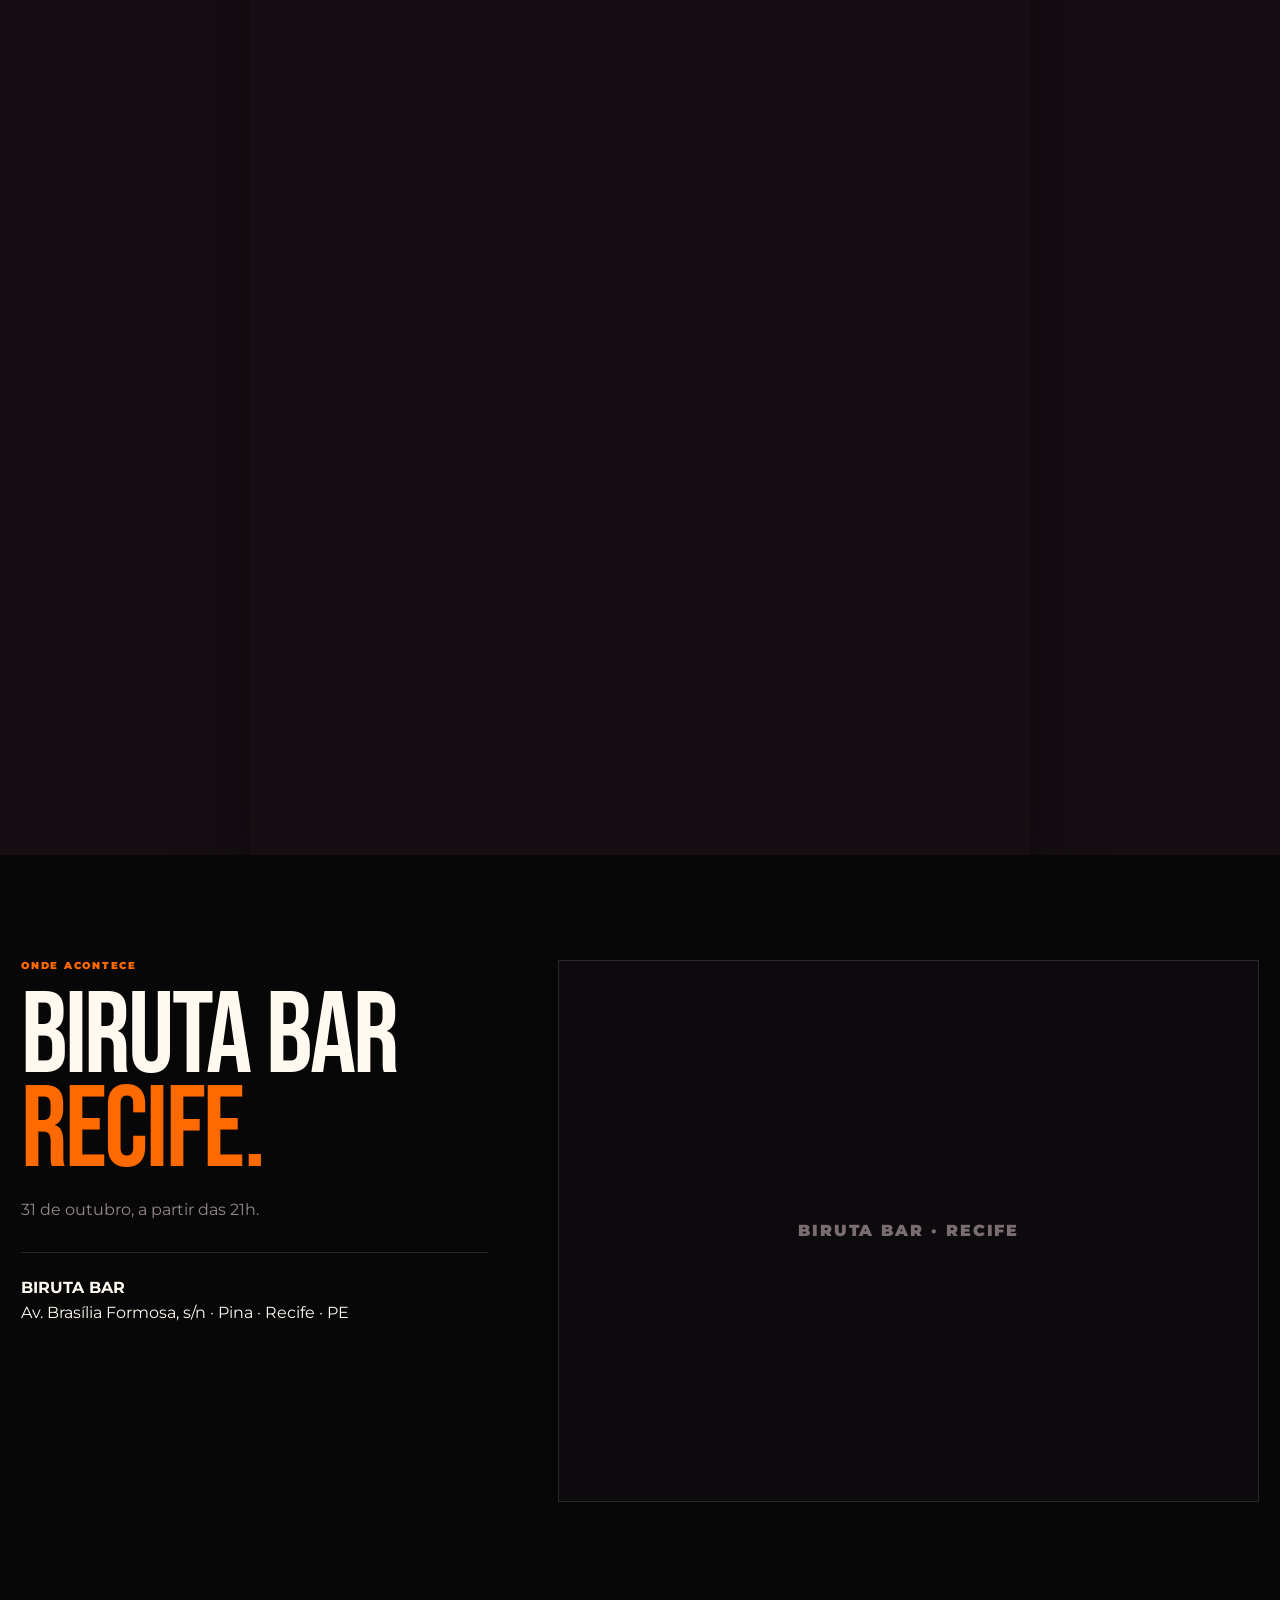
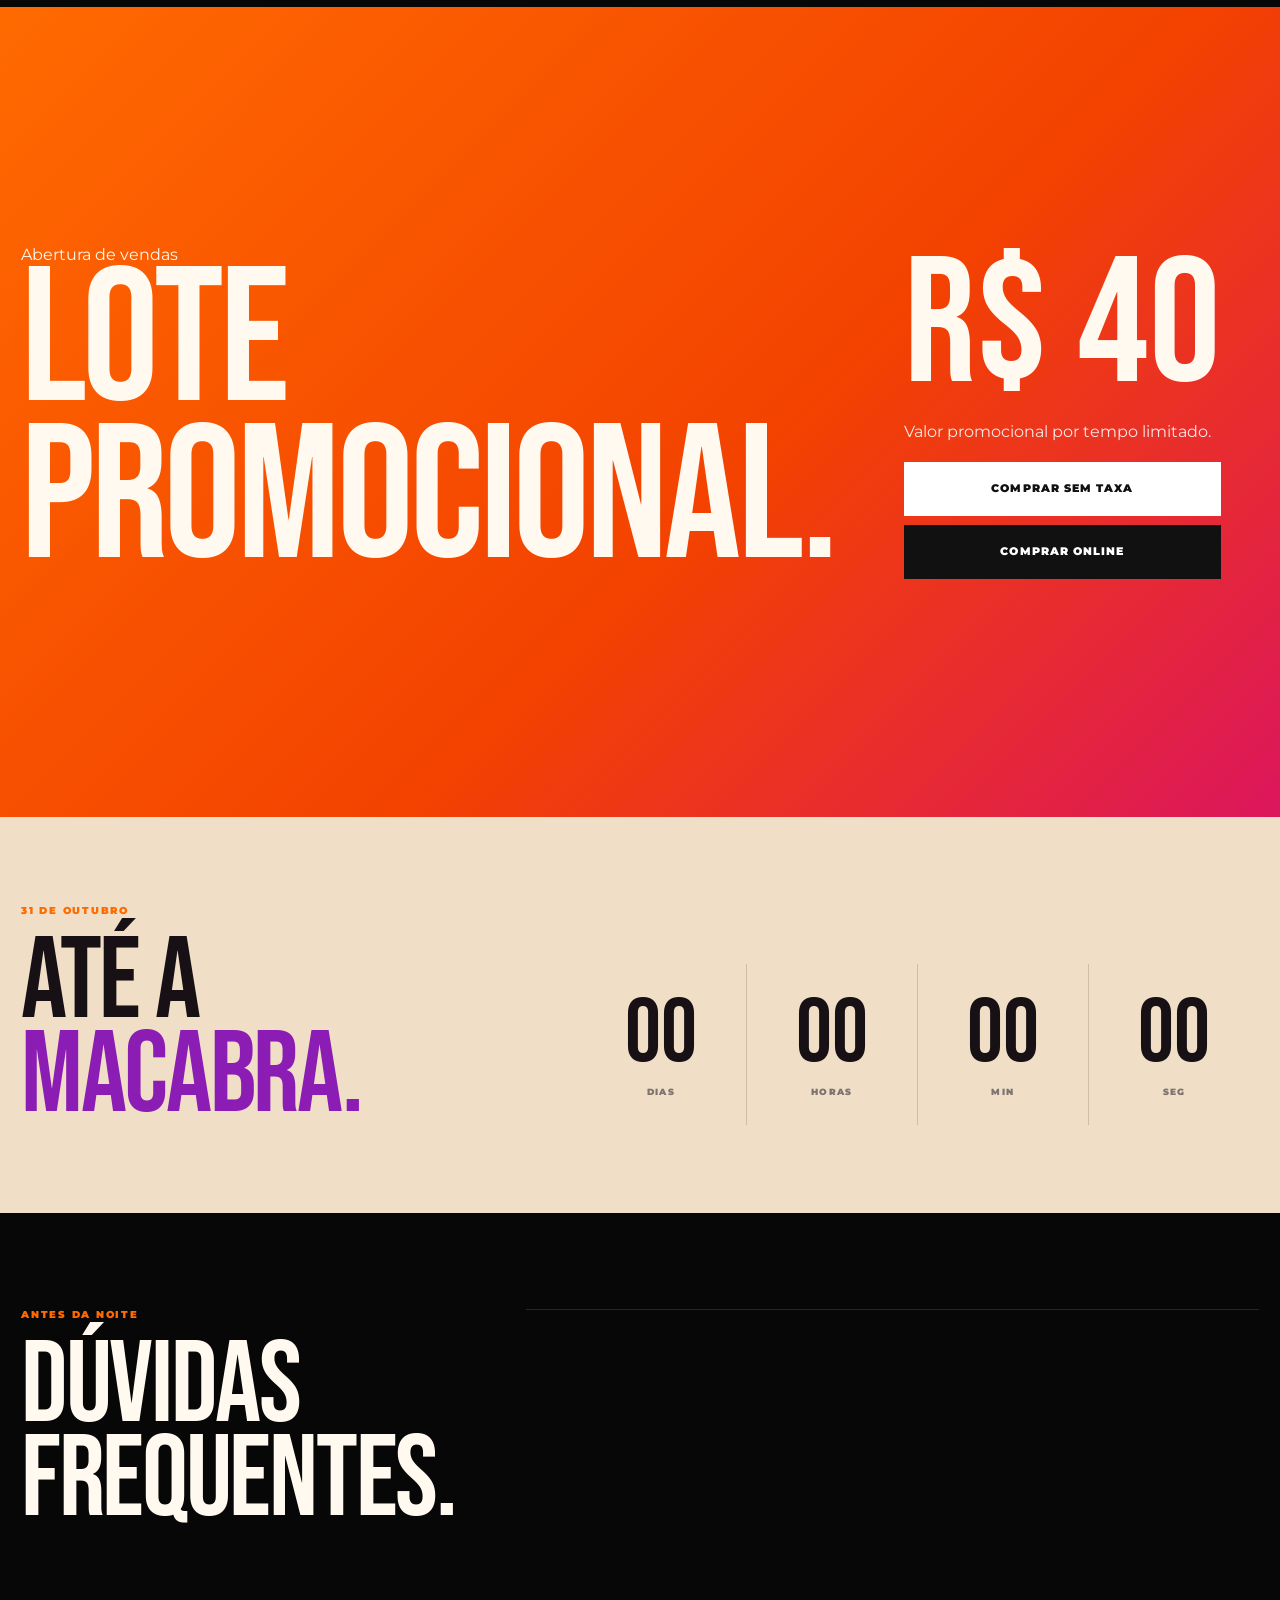
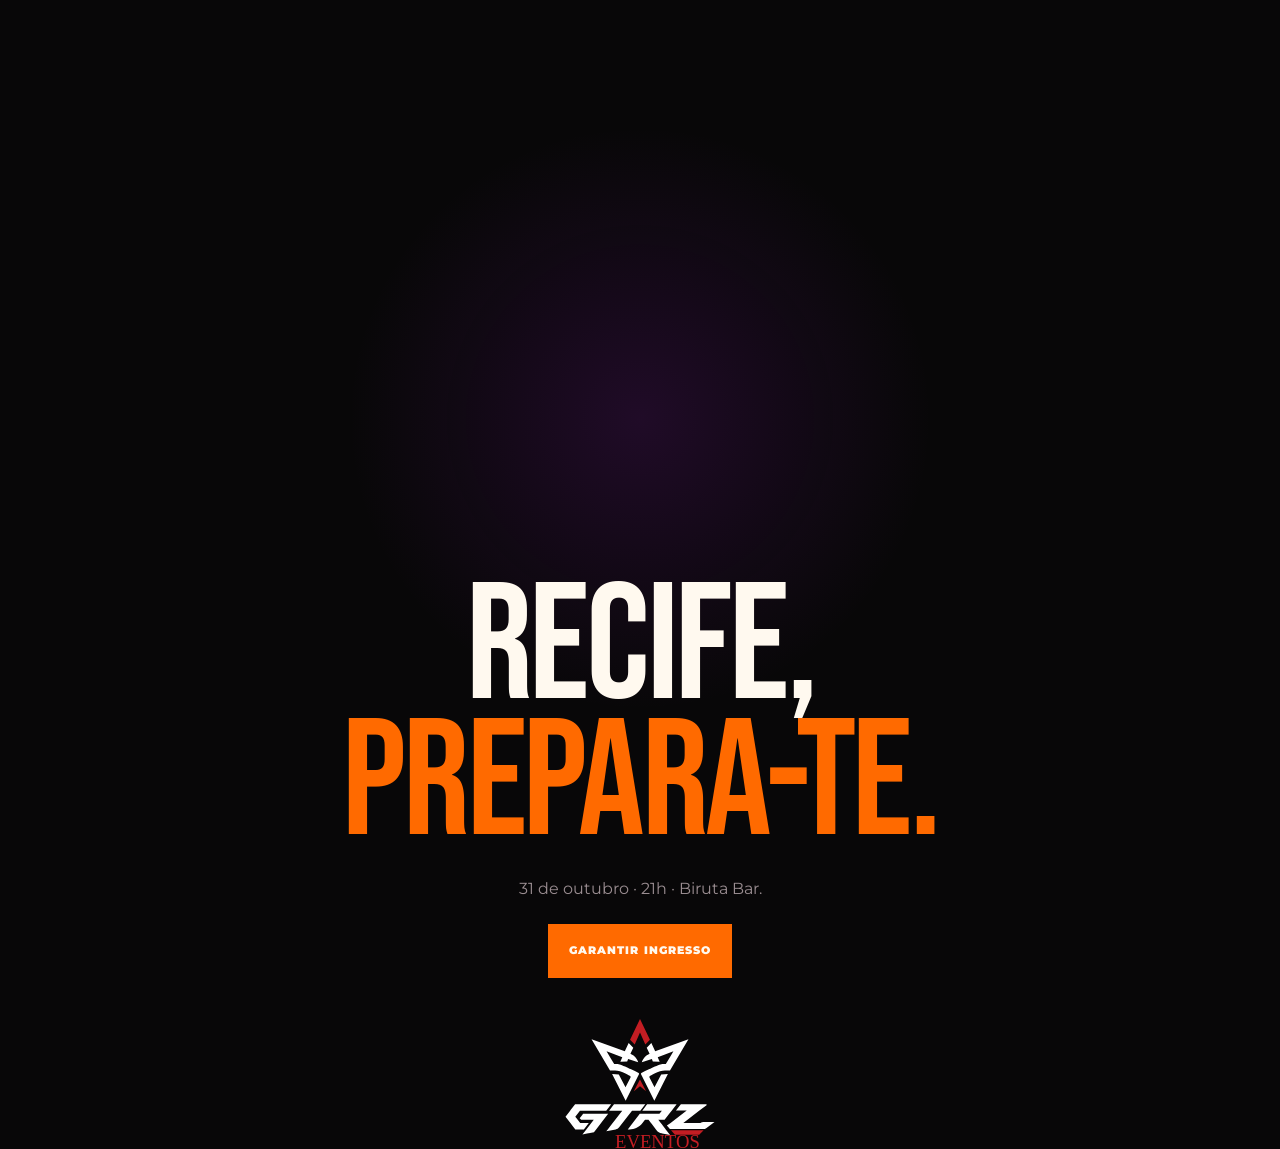
==== commit ebc20d76: "Finalize Macabra adaptation without invented SVGs" ====
--- a/index.html
+++ b/index.html
@@ -3,107 +3,27 @@
 <head>
 <meta charset="UTF-8">
 <meta name="viewport" content="width=device-width,initial-scale=1,viewport-fit=cover">
+<title>MACABRA — 31 OUT 2026</title>
 <meta name="theme-color" content="#080708">
-<meta name="description" content="Macabra — Halloween GTRZ. 31 de outubro de 2026, 21h, Biruta Bar, Recife.">
-<title>MACABRA — 31 OUT 2026</title>
-<link rel="preconnect" href="https://fonts.googleapis.com">
-<link rel="preconnect" href="https://fonts.gstatic.com" crossorigin>
-<link href="https://fonts.googleapis.com/css2?family=Bebas+Neue&family=Metal+Mania&family=Montserrat:wght@400;500;600;700;800;900&display=swap" rel="stylesheet">
-<link rel="stylesheet" href="/assets/site.css?v=20260909-rebuild">
+<link rel="stylesheet" href="/assets/site.css">
 </head>
 <body>
 <div class="noise"></div>
-<div class="lang-modal" id="langModal" hidden>
-  <div class="lang-box">
-    <small>MACABRA · GTRZ</small>
-    <h2 class="display">COMO VOCÊ<br>QUER VIVER<br><span class="accent">A NOITE?</span></h2>
-    <p>Escolha o idioma da experiência. Elige el idioma de la experiencia.</p>
-    <div class="choices"><button data-modal-lang="pt">Português</button><button data-modal-lang="es">Español</button></div>
-  </div>
-</div>
-<header class="header" id="header">
-  <div class="wrap header-in">
-    <a href="#top" class="brand"><img class="gtrz" src="/assets/gtrz-wordmark.svg" alt="GTRZ"><span>MACABRA</span></a>
-    <nav class="nav">
-      <a href="#som" data-t="navSound">Música</a><a href="#djs" data-t="navDjs">DJs</a><a href="#local" data-t="navVenue">Local</a>
-      <div class="lang"><button data-lang-btn="pt">PT</button><button data-lang-btn="es">ES</button></div>
-      <a href="#ingressos" class="top-buy" id="topLotText">Lote promocional · R$ 40</a>
-    </nav>
-  </div>
-  <div class="header-progress"><span id="progressBar"></span></div>
-</header>
+<div class="lang-modal" id="langModal" hidden><div class="lang-box"><small>MACABRA</small><h2 class="display">COMO VOCÊ<br>QUER VIVER<br><span class="accent">A MACABRA?</span></h2><p>Escolha o idioma da experiência. Elige el idioma de la experiencia.</p><div class="choices"><button data-modal-lang="pt">Português</button><button data-modal-lang="es">Español</button></div></div></div>
+<header class="header" id="header"><div class="wrap header-in"><a href="#top"><img class="gtrz" src="/assets/gtrz-wordmark.svg" alt="GTRZ"></a><nav class="nav"><a href="#som" data-t="navSound">Música</a><a href="#djs" data-t="navDjs">DJs</a><a href="#local" data-t="navVenue">Local</a><div class="lang"><button data-lang-btn="pt">PT</button><button data-lang-btn="es">ES</button></div><a href="#ingressos" class="top-buy" id="topLotText">Lote promocional · R$ 40</a></nav></div><div class="header-progress"><span id="progressBar"></span></div></header>
 <main id="top">
-<section class="hero" data-section="hero">
-  <img class="hero-art" src="/assets/macabra-skull.svg" alt="">
-  <div class="wrap hero-grid">
-    <div class="reveal hero-left">
-      <img class="hero-logo" id="brandLogo" src="/assets/macabra-logo.svg" alt="Macabra">
-      <div class="meta">
-        <div><small data-t="dateLabel">Data</small><strong id="eventDateLabel">31 OUT 2026</strong></div>
-        <div><small data-t="timeLabel">Horário</small><strong id="eventTimeLabel">21H</strong></div>
-        <div><small data-t="cityLabel">Cidade</small><strong id="eventCityLabel">RECIFE</strong></div>
-        <div><small data-t="venueLabel">Local</small><strong id="eventVenueLabel">BIRUTA BAR</strong></div>
-      </div>
-    </div>
-    <div class="reveal hero-copy-block">
-      <h1 class="display" data-t="heroTitle">LA NOCHE<br><span class="accent">SERÁ MACABRA.</span></h1>
-      <p data-t="heroCopy">Halloween, reggaeton, dembow, perreo, funk e uma madrugada inteira para transformar Recife.</p>
-      <div class="ctas hero-main-ctas">
-        <a class="btn btn-accent js-wa" href="#ingressos"><span data-t="buyNoFee">Comprar sem taxa</span></a>
-        <a class="btn js-ticket" href="#ingressos"><span data-t="buyOnline">Comprar online</span></a>
-      </div>
-    </div>
-  </div>
-</section>
-<div class="runner" data-section="runner"><div class="runner-track"><div class="runner-segment"><span>MACABRA</span><span>HALLOWEEN GTRZ</span><span>31 OUT</span><span>21H</span><span>BIRUTA BAR</span><span>RECIFE</span><span>REGGAETON × DEMBOW × PERREO</span></div><div class="runner-segment" aria-hidden="true"><span>MACABRA</span><span>HALLOWEEN GTRZ</span><span>31 OUT</span><span>21H</span><span>BIRUTA BAR</span><span>RECIFE</span><span>REGGAETON × DEMBOW × PERREO</span></div></div></div>
-<section class="city-statement" id="evento" data-section="manifesto">
-  <div class="wrap city-grid">
-    <div class="reveal"><img class="statement-art" src="/assets/macabra-moon.svg" alt=""></div>
-    <div class="city-copy reveal"><div class="eyebrow" data-t="manifestoKicker">Recife, prepara-te</div><h2 class="display" data-t="manifestoTitle">UMA NOVA<br>NOITE<br><span class="accent">COMEÇA.</span></h2><p data-t="manifestoCopy">Macabra é o Halloween da GTRZ: horror, fantasia, pista e latinidade em um universo próprio.</p><div class="city-rule"></div></div>
-  </div>
-</section>
-<section class="sound" id="som" data-section="sound">
-  <div class="wrap sound-grid">
-    <div class="reveal"><div class="kicker" data-t="soundKicker">Som da noite</div><h2 class="display" data-t="soundTitle">¿QUÉ VA<br>A <span class="accent-dark">SONAR?</span></h2><p class="sound-copy" data-t="soundCopy">Reggaeton, dembow, perreo, funk, pop e hits latinos atravessam a madrugada.</p><div class="genres" id="genres"></div></div>
-    <div class="sound-visual reveal"><img class="mic" src="/assets/macabra-mic.svg" alt=""></div>
-  </div>
-</section>
-<section class="references" data-section="references">
-  <div class="wrap">
-    <div class="references-head reveal"><div><div class="kicker">Universo Macabra</div><h2 class="display">QUATRO SÍMBOLOS.<br>UMA SÓ<br><span class="accent">NOITE.</span></h2></div><p>Elementos que definem a direção visual: horror, ritual, fogo e noite.</p></div>
-    <div class="reference-grid">
-      <figure class="ref-card reveal"><img src="/assets/macabra-skull.svg" alt="Caveira"><figcaption>CAVEIRA</figcaption></figure>
-      <figure class="ref-card reveal"><img src="/assets/macabra-moon.svg" alt="Lua"><figcaption>LUA</figcaption></figure>
-      <figure class="ref-card reveal"><img src="/assets/macabra-grave.svg" alt="Lápide"><figcaption>LÁPIDE</figcaption></figure>
-      <figure class="ref-card reveal"><img src="/assets/macabra-flame.svg" alt="Fogo"><figcaption>FOGO</figcaption></figure>
-    </div>
-  </div>
-</section>
-<section class="lineup" id="djs" data-section="djs">
-  <div class="wrap">
-    <div class="lineup-head reveal"><h2 class="section-title display" data-t="djsTitle">QUEM CONDUZ<br>O RITUAL?</h2><p data-t="djsIntro">Os DJs e atrações da noite aparecem aqui.</p></div>
-    <div class="dj-duo" id="djGrid"></div><div class="dj-empty" id="djEmpty" data-t="djsEmpty">Line-up em breve.</div>
-  </div>
-</section>
-<section class="date" data-section="date"><img src="/assets/macabra-date.svg" alt="31 de outubro de 2026"></section>
-<section class="venue" id="local" data-section="venue">
-  <div class="wrap venue-grid">
-    <div class="reveal"><div class="kicker" data-t="venueKicker">Onde acontece</div><h2 class="display" data-t="venueTitle">BIRUTA BAR<br><span class="accent">RECIFE.</span></h2><p data-t="venueCopy">31 de outubro, a partir das 21h.</p><div class="address"><strong id="venueName">BIRUTA BAR</strong><br><span id="venueAddress">Av. Brasília Formosa, s/n · Pina · Recife · PE</span></div><a class="btn venue-link" id="mapLink" href="#" target="_blank" data-t="openMap">Como chegar</a></div>
-    <div class="map reveal" id="mapBox"><div class="map-placeholder"><img src="/assets/macabra-grave.svg" alt=""><span>RECIFE · PINA</span></div></div>
-  </div>
-</section>
-<section class="tickets" id="ingressos" data-section="tickets">
-  <img class="globe" src="/assets/macabra-skull.svg" alt="">
-  <div class="wrap tickets-grid">
-    <div class="reveal"><div class="tickets-kicker" data-t="ticketsKicker">Abertura de vendas</div><h2 class="display" data-t="ticketsTitle">LOTE<br>PROMOCIONAL.</h2></div>
-    <div class="reveal ticket-side"><div class="price" id="mainPrice">R$ 40</div><p id="ticketDescription">Valor promocional por tempo limitado.</p><div class="ticket-actions"><a class="btn js-wa" href="#" target="_blank" data-t="buyNoFee">Comprar sem taxa</a><a class="btn alt js-ticket" href="#" target="_blank" data-t="buyOnline">Comprar online</a></div></div>
-  </div>
-</section>
-<section class="countdown" data-section="countdown"><div class="wrap count-grid"><div class="reveal"><div class="kicker">Contagem regressiva</div><h2 class="display">ATÉ A<br>NOITE <span class="accent-dark">MACABRA.</span></h2><p>31 de outubro de 2026 · 21h</p></div><div class="clock reveal"><div class="clock-item"><span class="clock-num" id="days">--</span><span class="clock-lab" data-t="days">Dias</span></div><div class="clock-item"><span class="clock-num" id="hours">--</span><span class="clock-lab" data-t="hours">Horas</span></div><div class="clock-item"><span class="clock-num" id="minutes">--</span><span class="clock-lab" data-t="minutes">Min</span></div><div class="clock-item"><span class="clock-num" id="seconds">--</span><span class="clock-lab" data-t="seconds">Seg</span></div></div></div></section>
-<section class="faq" id="faq" data-section="faq"><div class="wrap faq-grid"><div class="reveal"><div class="kicker" data-t="faqKicker">Antes da noite</div><h2 class="display" data-t="faqTitle">DÚVIDAS<br>FREQUENTES.</h2></div><div class="faq-list reveal" id="faqList"></div></div></section>
-<section class="final" data-section="final"><div class="wrap reveal"><img class="final-logo" src="/assets/macabra-logo.svg" alt="Macabra"><h2 class="display" data-t="finalTitle">RECIFE,<br><span class="accent">PREPARA-TE.</span></h2><p data-t="finalCopy">31 de outubro · 21h · Biruta Bar.</p><div class="ctas"><a class="btn btn-accent js-wa" href="#ingressos" data-t="buyNoFee">Comprar sem taxa</a><a class="btn js-ticket" href="#ingressos" data-t="buyOnline">Comprar online</a></div><img class="footer-logo" src="/assets/gtrz-eventos.svg" alt="GTRZ Eventos"></div></section>
+<section class="hero"><div class="hero-art poster-art" id="heroPosterArt"></div><div class="wrap hero-grid"><div class="reveal"><div class="hero-name">MACABRA</div><div class="meta"><div><small data-t="dateLabel">Data</small><strong id="eventDateLabel">31 OUT 2026</strong></div><div><small data-t="timeLabel">Horário</small><strong id="eventTimeLabel">21H</strong></div><div><small data-t="cityLabel">Cidade</small><strong id="eventCityLabel">RECIFE</strong></div><div><small data-t="venueLabel">Local</small><strong id="eventVenueLabel">BIRUTA BAR</strong></div></div></div><div class="reveal"><h1 class="display" data-t="heroTitle">LA NOCHE<br><span class="accent">SERÁ MACABRA.</span></h1><p data-t="heroCopy">Halloween, reggaeton, dembow, perreo, funk e uma madrugada inteira para transformar Recife.</p><div class="ctas hero-main-ctas"><a class="btn btn-accent js-wa" href="#ingressos"><span data-t="buyNoFee">Comprar sem taxa</span></a><a class="btn js-ticket" href="#ingressos"><span data-t="buyOnline">Comprar online</span></a></div></div></div></section>
+<div class="runner"><div class="runner-track-smooth"><div class="runner-segment"><span>MACABRA</span><span>31 OUT</span><span>21H</span><span>BIRUTA BAR</span><span>RECIFE</span><span>GTRZ EVENTOS</span><span>MACABRA</span><span>31 OUT</span><span>21H</span><span>BIRUTA BAR</span><span>RECIFE</span><span>GTRZ EVENTOS</span></div><div class="runner-segment" aria-hidden="true"><span>MACABRA</span><span>31 OUT</span><span>21H</span><span>BIRUTA BAR</span><span>RECIFE</span><span>GTRZ EVENTOS</span><span>MACABRA</span><span>31 OUT</span><span>21H</span><span>BIRUTA BAR</span><span>RECIFE</span><span>GTRZ EVENTOS</span></div></div></div>
+<section class="city-statement"><div class="wrap city-grid"><div class="reveal poster-panel" id="statementPoster"></div><div class="city-copy reveal"><div class="eyebrow" data-t="manifestoKicker">Recife, prepara-te</div><h2 class="display" data-t="manifestoTitle">UMA NOVA<br>NOITE<br><span class="accent">COMEÇA.</span></h2><p data-t="manifestoCopy">Macabra é o Halloween da GTRZ: horror, fantasia, pista e latinidade em um universo próprio.</p><div class="city-rule"></div></div></div></section>
+<section class="sound" id="som"><div class="wrap sound-grid"><div class="reveal"><div class="kicker" data-t="soundKicker">Som da noite</div><h2 class="display" data-t="soundTitle">¿QUÉ VA<br>A <span class="accent-dark">SONAR?</span></h2><p class="sound-copy" data-t="soundCopy">Reggaeton, dembow, perreo, funk, pop e hits latinos atravessam a madrugada.</p><div class="genres" id="genres"></div></div><div class="sound-visual reveal"><div class="poster-crop" id="soundPoster"></div></div></div></section>
+<section class="lineup" id="djs"><div class="wrap"><div class="lineup-head reveal"><h2 class="section-title display" data-t="djsTitle">QUEM CONDUZ<br>O RITUAL?</h2><p data-t="djsIntro">Os DJs e atrações da noite aparecem aqui.</p></div><div class="dj-duo" id="djGrid"></div><div class="dj-empty" id="djEmpty">Line-up em breve.</div></div></section>
+<section class="date"><div class="poster-date" id="datePoster"></div></section>
+<section class="venue" id="local"><div class="wrap venue-grid"><div class="reveal"><div class="kicker" data-t="venueKicker">Onde acontece</div><h2 class="display" data-t="venueTitle">BIRUTA BAR<br><span class="accent">RECIFE.</span></h2><p data-t="venueCopy">31 de outubro, a partir das 21h.</p><div class="address"><strong id="venueName">Biruta Bar</strong><br><span id="venueAddress">Av. Brasília Formosa, s/n · Pina · Recife · PE</span><br><a id="mapLink" class="text-link" href="#" hidden data-t="openMap">Como chegar</a></div></div><div class="map reveal" id="mapBox"><div class="map-fallback">BIRUTA BAR · RECIFE</div></div></div></section>
+<section class="tickets" id="ingressos"><div class="wrap tickets-grid"><div class="reveal"><div class="tickets-kicker" data-t="ticketsKicker">Abertura de vendas</div><h2 class="display" data-t="ticketsTitle">LOTE<br>PROMOCIONAL.</h2></div><div class="reveal"><div class="price" id="mainPrice">R$ 40</div><p id="ticketDescription">Valor promocional por tempo limitado.</p><div class="ticket-actions"><a class="btn js-wa" href="#ingressos" data-t="buyNoFee">Comprar sem taxa</a><a class="btn alt js-ticket" href="#ingressos" data-t="buyOnline">Comprar online</a></div></div></div></section>
+<section class="countdown"><div class="wrap count-grid"><div class="reveal"><div class="kicker">31 DE OUTUBRO</div><h2 class="display">ATÉ A<br><span class="accent-dark">MACABRA.</span></h2></div><div class="clock reveal"><div class="clock-item"><span class="clock-num" id="days">00</span><span class="clock-lab" data-t="days">Dias</span></div><div class="clock-item"><span class="clock-num" id="hours">00</span><span class="clock-lab" data-t="hours">Horas</span></div><div class="clock-item"><span class="clock-num" id="minutes">00</span><span class="clock-lab" data-t="minutes">Min</span></div><div class="clock-item"><span class="clock-num" id="seconds">00</span><span class="clock-lab" data-t="seconds">Seg</span></div></div></div></section>
+<section class="faq"><div class="wrap faq-grid"><div class="reveal"><div class="kicker" data-t="faqKicker">Antes da noite</div><h2 class="display" data-t="faqTitle">DÚVIDAS<br>FREQUENTES.</h2></div><div class="faq-list reveal" id="faqList"></div></div></section>
+<section class="final"><div class="wrap reveal"><div class="final-poster" id="finalPoster"></div><h2 class="display" data-t="finalTitle">RECIFE,<br><span class="accent">PREPARA-TE.</span></h2><p data-t="finalCopy">31 de outubro · 21h · Biruta Bar.</p><a class="btn btn-accent" href="#ingressos">Garantir ingresso</a><img class="footer-logo" src="/assets/gtrz-eventos.svg" alt="GTRZ Eventos"></div></section>
 </main>
 <a class="mobile-buy" href="#ingressos">Lote promocional · R$ 40</a>
-<script src="/assets/site.js?v=20260909-rebuild"></script>
-</body>
-</html>+<script src="/assets/poster-data.js"></script><script src="/assets/site.js"></script>
+</body></html>
--- a/assets/site.css
+++ b/assets/site.css
@@ -1,17 +1,7 @@
-:root{--bg:#10090b;--bg2:#29191a;--brown:#4a2b24;--burn:#854b20;--orange:#d66f0d;--gold:#f6a80a;--purple:#7b406b;--paper:#ead9c0;--white:#fff8ed;--muted:#b7a89d;--line:rgba(246,168,10,.22);--max:1240px;--ease:cubic-bezier(.2,.75,.2,1)}
-*{box-sizing:border-box}html{scroll-behavior:smooth;background:var(--bg)}body{margin:0;min-width:320px;background:var(--bg);color:var(--white);font-family:Montserrat,Arial,sans-serif;overflow-x:hidden;-webkit-font-smoothing:antialiased}a{color:inherit;text-decoration:none}button{font:inherit}img{display:block;max-width:100%}.wrap{width:min(calc(100% - 44px),var(--max));margin:auto}.display{font-family:'Bebas Neue','Arial Narrow',Impact,sans-serif;text-transform:uppercase;letter-spacing:.015em;line-height:.86}.macabra-font{font-family:'Metal Mania',Georgia,serif;text-transform:uppercase;letter-spacing:.02em}.gold{color:var(--gold)}.purple{color:#a45d96}.noise{position:fixed;inset:0;pointer-events:none;z-index:9999;opacity:.055;mix-blend-mode:screen;background-image:url("data:image/svg+xml,%3Csvg xmlns='http://www.w3.org/2000/svg' width='180' height='180'%3E%3Cfilter id='n'%3E%3CfeTurbulence baseFrequency='.78' numOctaves='4' type='fractalNoise'/%3E%3C/filter%3E%3Crect width='180' height='180' filter='url(%23n)' opacity='.65'/%3E%3C/svg%3E")}body:before{content:'';position:fixed;inset:0;pointer-events:none;z-index:9997;box-shadow:inset 0 0 180px rgba(0,0,0,.42)}.reveal{opacity:0;transform:translateY(26px);transition:.85s var(--ease)}.reveal.in{opacity:1;transform:none}[hidden]{display:none!important}
-.header{position:fixed;inset:0 0 auto;height:76px;z-index:300;background:linear-gradient(180deg,rgba(16,9,11,.92),rgba(16,9,11,.68));backdrop-filter:blur(18px) saturate(120%);border-bottom:1px solid rgba(246,168,10,.11)}.header-in{height:100%;display:flex;align-items:center;justify-content:space-between;gap:24px}.brand{display:flex;align-items:center;gap:13px}.brand .gtrz-svg{display:block;width:105px;height:24px;object-fit:contain;object-position:left center;filter:drop-shadow(0 0 14px rgba(246,168,10,.08))}.brand-divider{width:1px;height:20px;background:rgba(255,255,255,.16)}.brand-event{font:1.02rem/1 'Metal Mania',serif;color:var(--gold);letter-spacing:.05em;text-transform:uppercase}.nav{display:flex;align-items:center;gap:6px}.nav>a{padding:11px 10px;color:#c8bbb0;font-size:.62rem;font-weight:900;letter-spacing:.11em;text-transform:uppercase;transition:.2s}.nav>a:hover{color:var(--white)}.lang{display:flex;border-left:1px solid rgba(255,255,255,.12);margin-left:4px;padding-left:7px}.lang button{border:0;background:none;color:#796e69;padding:8px;cursor:pointer;font-size:.62rem;font-weight:900}.lang button.active{color:var(--gold)}.top-buy{background:var(--gold)!important;color:#160b08!important;padding:13px 16px!important;border:1px solid #ffc22a;box-shadow:0 0 30px rgba(246,168,10,.12)}.progress{position:absolute;left:0;right:0;bottom:-1px;height:2px;background:rgba(255,255,255,.04)}.progress span{display:block;height:100%;width:100%;background:linear-gradient(90deg,var(--purple),var(--gold));transform-origin:left;transform:scaleX(var(--progress,0))}
-.hero{min-height:100svh;position:relative;display:grid;align-items:center;padding:110px 0 50px;overflow:hidden;isolation:isolate;background:radial-gradient(48% 55% at 78% 42%,rgba(123,64,107,.24),transparent 72%),radial-gradient(40% 48% at 30% 20%,rgba(214,111,13,.19),transparent 70%),linear-gradient(120deg,#10090b 0%,#241316 44%,#120a0d 100%)}.hero:before{content:'';position:absolute;inset:0;z-index:-3;background:linear-gradient(rgba(246,168,10,.035) 1px,transparent 1px),linear-gradient(90deg,rgba(246,168,10,.035) 1px,transparent 1px);background-size:54px 54px;mask-image:linear-gradient(to bottom,black,transparent 82%)}.hero:after{content:'';position:absolute;inset:0;z-index:-1;background:linear-gradient(180deg,transparent 55%,var(--bg) 100%);pointer-events:none}.cms-hero-background{position:absolute;inset:0;z-index:-2;background-size:cover;background-position:center;opacity:0;transition:.35s}.cms-hero-background.has-image{opacity:.23;filter:saturate(.85) contrast(1.08)}.hero-glow{position:absolute;width:560px;height:560px;border:1px solid rgba(246,168,10,.16);border-radius:50%;right:2vw;top:18vh;z-index:-1;box-shadow:0 0 0 72px rgba(123,64,107,.025),0 0 0 145px rgba(246,168,10,.015)}.hero-grid{display:grid;grid-template-columns:.88fr 1.12fr;gap:74px;align-items:center}.eyebrow{display:flex;align-items:center;gap:12px;color:var(--gold);font-size:.64rem;font-weight:900;letter-spacing:.19em;text-transform:uppercase;margin-bottom:20px}.eyebrow:before{content:'';width:34px;height:1px;background:var(--gold)}.hero h1{margin:0;font-size:clamp(6.5rem,12vw,11.8rem);line-height:.72;color:var(--gold);text-shadow:0 4px 0 #8c3b0b,0 0 25px rgba(246,168,10,.15)}.hero h1 span{display:block;color:var(--paper);font-family:'Bebas Neue',Impact,sans-serif;font-size:.37em;line-height:1.1;letter-spacing:.09em;text-shadow:none;margin-top:24px}.macabra-logo-image{width:min(620px,94%);max-height:245px;object-fit:contain;object-position:left center;margin:0 0 28px}.hero-copy{max-width:600px;color:#b9aaa0;line-height:1.75;font-size:.96rem;margin:28px 0}.hero-meta{display:grid;grid-template-columns:repeat(3,1fr);gap:1px;background:rgba(246,168,10,.16);border:1px solid rgba(246,168,10,.16);max-width:610px;margin:29px 0}.hero-meta div{background:rgba(16,9,11,.78);padding:16px 16px 15px}.hero-meta small{display:block;color:#7f706a;font-size:.54rem;font-weight:900;letter-spacing:.15em;text-transform:uppercase;margin-bottom:6px}.hero-meta strong{font-size:.82rem;letter-spacing:.02em}.ctas{display:flex;flex-wrap:wrap;gap:10px}.btn{min-height:56px;padding:0 22px;display:inline-flex;align-items:center;justify-content:center;border:1px solid rgba(255,255,255,.16);font-size:.66rem;font-weight:900;letter-spacing:.1em;text-transform:uppercase;transition:.25s var(--ease);position:relative;overflow:hidden}.btn:hover{transform:translateY(-2px);border-color:rgba(255,255,255,.36)}.btn-primary{background:var(--gold);border-color:#ffbd24;color:#170c08;box-shadow:0 12px 38px rgba(214,111,13,.18)}.hero-poster-wrap{position:relative;padding:18px 18px 24px;transform:rotate(1.2deg)}.hero-poster-wrap:before{content:'';position:absolute;inset:5% 0 0 8%;background:radial-gradient(circle,rgba(246,168,10,.24),rgba(123,64,107,.16) 38%,transparent 72%);filter:blur(55px);z-index:-2}.hero-poster{width:min(615px,100%);margin-left:auto;aspect-ratio:1638/2048;object-fit:cover;box-shadow:0 32px 80px rgba(0,0,0,.46),0 0 0 1px rgba(246,168,10,.14);clip-path:polygon(1.4% 1%,98.2% 0,100% 97.8%,1.2% 100%,0 53%)}.hero-poster-wrap:after{content:'';position:absolute;inset:7px 0 12px 11px;border:1px solid rgba(246,168,10,.15);pointer-events:none;transform:rotate(-1.2deg)}
-.runner{overflow:hidden;border-block:1px solid rgba(246,168,10,.12);background:#0c0709;contain:layout paint}.runner-track{display:flex;width:max-content;animation:ticker 38s linear infinite}.runner-segment{display:flex;flex:none;gap:30px;padding:13px 30px 12px 0;white-space:nowrap;color:#8e7b70;font-size:.59rem;font-weight:900;letter-spacing:.17em;text-transform:uppercase}.runner-segment span{display:inline-flex;gap:30px;align-items:center}.runner-segment span:after{content:'✦';color:var(--gold);font-size:.72em}@keyframes ticker{to{transform:translateX(-50%)}}
-.manifesto{padding:120px 0 115px;position:relative;overflow:hidden;background:radial-gradient(48% 50% at 15% 52%,rgba(123,64,107,.16),transparent 70%),#10090b}.manifesto:before{content:'31';position:absolute;right:-2vw;top:1vh;font:44rem/.8 'Bebas Neue',Impact,sans-serif;color:rgba(246,168,10,.025);pointer-events:none}.manifesto-grid{display:grid;grid-template-columns:.82fr 1.18fr;gap:80px;align-items:start}.manifesto-kicker{color:var(--purple);font-weight:900;letter-spacing:.18em;text-transform:uppercase;font-size:.63rem}.manifesto h2{font-size:clamp(5.7rem,11vw,10.5rem);margin:18px 0 0}.manifesto h2 .accent{color:var(--gold)}.manifesto-copy{padding-top:46px}.manifesto-copy p{font-size:clamp(1.08rem,1.55vw,1.34rem);line-height:1.75;color:#c7b9ae;margin:0 0 22px}.manifesto-copy p strong{color:var(--white)}.rule{width:90px;height:2px;background:linear-gradient(90deg,var(--gold),var(--purple));margin:28px 0}
-.sound{background:var(--paper);color:#211416;padding:108px 0;position:relative;overflow:hidden}.sound:after{content:'';position:absolute;width:520px;height:520px;right:-190px;top:-180px;border:1px solid rgba(123,64,107,.14);border-radius:50%;box-shadow:0 0 0 70px rgba(214,111,13,.025),0 0 0 140px rgba(123,64,107,.025)}.sound-grid{display:grid;grid-template-columns:1.05fr .95fr;gap:70px;align-items:center;position:relative;z-index:1}.kicker{color:#9b4c10;font-size:.62rem;font-weight:900;letter-spacing:.17em;text-transform:uppercase;margin-bottom:18px}.sound h2{font-size:clamp(5.4rem,10vw,9.2rem);margin:0}.sound h2 span{color:#8e3b72}.sound-copy{max-width:580px;color:#6c5653;line-height:1.78;margin:27px 0 31px}.genres{display:flex;flex-wrap:wrap;gap:8px}.genre{border:1px solid rgba(33,20,22,.2);padding:11px 13px 9px;font-size:.64rem;font-weight:900;letter-spacing:.08em;text-transform:uppercase}.genre.hot{background:#211416;color:var(--paper);border-color:#211416}.genre.gold-chip{background:var(--gold);border-color:var(--gold);color:#211416}.wave{position:relative;min-height:470px;display:flex;align-items:center;justify-content:center}.wave-ring{position:absolute;width:360px;height:360px;border-radius:50%;border:1px solid rgba(33,20,22,.12);box-shadow:0 0 0 52px rgba(33,20,22,.025),0 0 0 104px rgba(123,64,107,.035)}.wave-bars{display:flex;align-items:center;gap:7px;height:280px}.wave-bars i{display:block;width:9px;border-radius:10px;background:linear-gradient(180deg,var(--purple),var(--orange),var(--gold));height:var(--h);animation:pulse 1.7s ease-in-out infinite alternate;animation-delay:var(--d)}@keyframes pulse{to{transform:scaleY(.55);opacity:.72}}.sound-note{position:absolute;bottom:10px;max-width:330px;text-align:center;color:#765d5b;font-size:.7rem;font-weight:800;letter-spacing:.08em;text-transform:uppercase}
-.experience{padding:112px 0;background:#0c0709;position:relative;overflow:hidden}.experience-head{display:flex;align-items:end;justify-content:space-between;gap:45px;margin-bottom:50px}.experience h2{font-size:clamp(5.5rem,10vw,9rem);margin:0}.experience-head p{max-width:440px;color:#9d8e84;line-height:1.72;margin:0}.experience-grid{display:grid;grid-template-columns:repeat(3,1fr);gap:12px}.exp-card{min-height:360px;border:1px solid rgba(246,168,10,.13);padding:32px;position:relative;overflow:hidden;background:linear-gradient(145deg,rgba(255,255,255,.025),rgba(123,64,107,.04))}.exp-card:before{content:'';position:absolute;width:160px;height:160px;border-radius:50%;right:-60px;top:-60px;border:1px solid rgba(246,168,10,.14);box-shadow:0 0 0 28px rgba(123,64,107,.035)}.exp-num{font:6.6rem/.8 'Bebas Neue',Impact,sans-serif;color:rgba(246,168,10,.13)}.exp-card h3{font:2.45rem/.9 'Bebas Neue',Impact,sans-serif;margin:58px 0 14px;color:var(--paper);text-transform:uppercase}.exp-card p{color:#998a81;font-size:.86rem;line-height:1.7;max-width:310px}.exp-card:nth-child(2){transform:translateY(22px)}
-.djs-section{padding:118px 0 128px;background:radial-gradient(48% 58% at 95% 20%,rgba(123,64,107,.12),transparent 68%),#10090b;overflow:hidden}.djs-head{display:grid;grid-template-columns:1fr .65fr;gap:60px;align-items:end;margin-bottom:60px}.djs-head h2{font-size:clamp(5.5rem,10vw,9.4rem);margin:15px 0 0}.djs-head>p{color:#9d8e84;line-height:1.72;max-width:430px;margin:0}.dj-editorial-grid{display:grid;gap:26px}.dj-editorial{display:grid;grid-template-columns:1.12fr .88fr;min-height:530px;border-top:1px solid rgba(246,168,10,.16);position:relative}.dj-editorial:nth-child(even){grid-template-columns:.88fr 1.12fr}.dj-editorial:nth-child(even) .dj-photo{order:2}.dj-photo{min-height:530px;background:linear-gradient(145deg,#1d1115,#080607);overflow:hidden;position:relative}.dj-photo:empty:after{content:'LINE-UP';position:absolute;inset:0;display:grid;place-items:center;font:7rem/.8 'Bebas Neue',Impact,sans-serif;color:rgba(246,168,10,.07)}.dj-photo img{width:100%;height:100%;object-fit:cover;filter:saturate(.9) contrast(1.05)}.dj-copy{padding:54px 44px;display:flex;flex-direction:column;justify-content:center;background:linear-gradient(135deg,rgba(255,255,255,.02),transparent)}.dj-origin{color:var(--gold);font-size:.62rem;font-weight:900;letter-spacing:.18em;text-transform:uppercase}.dj-name{font:clamp(4.8rem,8vw,8.4rem)/.8 'Bebas Neue',Impact,sans-serif;text-transform:uppercase;margin:18px 0 24px}.dj-bio{color:#a99b92;line-height:1.72;max-width:510px}.dj-instagram{margin-top:26px;color:var(--paper);font-size:.62rem;font-weight:900;letter-spacing:.13em;text-transform:uppercase}.dj-empty{padding:70px 20px;border:1px dashed rgba(246,168,10,.18);color:#766b65;text-align:center;font-size:.65rem;font-weight:900;letter-spacing:.17em;text-transform:uppercase}
-.info{padding:116px 0;background:linear-gradient(180deg,#10090b,#1a0e11)}.info-grid{display:grid;grid-template-columns:.92fr 1.08fr;gap:65px;align-items:stretch}.info-copy{padding:26px 0}.info h2{font-size:clamp(5.8rem,10vw,9.2rem);margin:0 0 24px}.info p{color:#a39489;line-height:1.75;max-width:510px}.info-list{margin-top:34px;border-top:1px solid rgba(255,255,255,.11)}.info-row{display:grid;grid-template-columns:110px 1fr;padding:17px 0;border-bottom:1px solid rgba(255,255,255,.1)}.info-row small{color:#776c67;font-size:.57rem;font-weight:900;letter-spacing:.15em;text-transform:uppercase}.info-row strong{font-size:.83rem}.poster-mini{position:relative;min-height:620px;border:1px solid rgba(246,168,10,.12);overflow:hidden;background:#120a0d}.poster-mini img{width:100%;height:100%;object-fit:cover;position:absolute;inset:0;filter:saturate(.95) contrast(1.02)}.poster-mini:after{content:'';position:absolute;inset:0;background:linear-gradient(180deg,transparent 52%,rgba(16,9,11,.62))}.poster-stamp{position:absolute;z-index:2;left:25px;bottom:25px;padding:10px 12px;border:1px solid rgba(246,168,10,.4);font-size:.58rem;font-weight:900;letter-spacing:.14em;text-transform:uppercase;color:var(--gold);background:rgba(16,9,11,.68);backdrop-filter:blur(8px)}
-.tickets{min-height:88svh;display:grid;align-items:center;padding:100px 0;position:relative;overflow:hidden;background:radial-gradient(circle at 77% 45%,rgba(123,64,107,.5),transparent 28%),linear-gradient(135deg,#cf660b,#f6a80a 58%,#d66f0d)}.tickets:before{content:'';position:absolute;inset:0;background:linear-gradient(90deg,rgba(16,9,11,.78),rgba(16,9,11,.12) 72%,rgba(16,9,11,.35));mix-blend-mode:multiply}.tickets-grid{display:grid;grid-template-columns:1.06fr .94fr;gap:70px;align-items:end;position:relative;z-index:2}.tickets-kicker{color:#1f1110;font-size:.68rem;font-weight:900;letter-spacing:.19em;text-transform:uppercase;margin-bottom:18px}.tickets h2{font-size:clamp(6.6rem,13vw,12rem);margin:0;color:#190c09;text-shadow:0 1px 0 rgba(255,255,255,.12)}.tickets h2 span{color:#fff2d8}.ticket-side{background:rgba(16,9,11,.88);border:1px solid rgba(255,255,255,.12);padding:34px;box-shadow:0 25px 70px rgba(60,24,5,.24)}.ticket-label{color:#b9a697;font-size:.58rem;font-weight:900;letter-spacing:.17em;text-transform:uppercase}.price{font:clamp(7rem,14vw,11rem)/.78 'Bebas Neue',Impact,sans-serif;color:var(--gold);margin:13px 0 17px}.ticket-side p{color:#bdaea2;line-height:1.65;font-size:.86rem}.ticket-side .btn{width:100%;background:var(--gold);color:#1b0d09;border-color:var(--gold);margin-top:14px}.ticket-fine{margin-top:14px;color:#776a64;font-size:.62rem;line-height:1.5}.ticket-extras{grid-column:1/-1;display:grid;grid-template-columns:repeat(3,1fr);gap:10px;margin-top:10px}.ticket-extra{background:#120b0c;border:1px solid rgba(255,255,255,.12);padding:26px;color:var(--white)}.ticket-extra.featured{border-color:var(--gold)}.ticket-extra .badge{color:var(--gold);font-size:.55rem;font-weight:900;letter-spacing:.15em;text-transform:uppercase}.ticket-extra h3{font:2.7rem/.9 'Bebas Neue',Impact,sans-serif;margin:16px 0 8px;text-transform:uppercase}.extra-price{font:4.5rem/.9 'Bebas Neue',Impact,sans-serif;color:var(--gold)}.ticket-extra p{color:#9c8e86;font-size:.82rem;line-height:1.6}.ticket-extra .btn,.ticket-state{width:100%;margin-top:12px}.ticket-state{min-height:50px;display:grid;place-items:center;border:1px solid rgba(255,255,255,.15);color:#91837c;font-size:.62rem;font-weight:900;letter-spacing:.12em;text-transform:uppercase}
-.countdown{background:var(--paper);color:#211416;padding:88px 0}.count-grid{display:grid;grid-template-columns:.8fr 1.2fr;gap:55px;align-items:end}.countdown h2{font-size:clamp(4.7rem,9vw,7.8rem);margin:0}.countdown p{color:#6b5551;max-width:400px;line-height:1.7}.clock{display:grid;grid-template-columns:repeat(4,1fr);gap:1px;background:rgba(33,20,22,.18)}.clock-item{background:var(--paper);padding:25px 8px;text-align:center}.clock-num{display:block;font:clamp(3rem,7vw,6.2rem)/1 'Bebas Neue',Impact,sans-serif}.clock-lab{font-size:.54rem;font-weight:900;letter-spacing:.15em;text-transform:uppercase;color:#806b65}
-.faq-section{padding:118px 0;background:#0c0709}.faq-editorial{display:grid;grid-template-columns:.72fr 1.28fr;gap:75px}.faq-heading h2{font-size:clamp(5rem,9vw,8.4rem);margin:15px 0 0}.faq-list{border-top:1px solid rgba(255,255,255,.12)}.faq-list details{border-bottom:1px solid rgba(255,255,255,.12)}.faq-list summary{list-style:none;cursor:pointer;min-height:80px;display:flex;align-items:center;justify-content:space-between;gap:20px;font-weight:800}.faq-list summary::-webkit-details-marker{display:none}.faq-list summary:after{content:'+';color:var(--gold);font-size:1.55rem;font-weight:400}.faq-list details[open] summary:after{content:'−'}.faq-list details p{margin:0 0 26px;color:#958984;line-height:1.7;font-size:.9rem}
-.final{min-height:76svh;display:grid;place-items:center;text-align:center;padding:90px 0;position:relative;overflow:hidden;background:radial-gradient(circle at 50% 40%,rgba(123,64,107,.18),transparent 32%),#10090b}.final:before{content:'';position:absolute;width:560px;height:560px;border-radius:50%;border:1px solid rgba(246,168,10,.11);box-shadow:0 0 0 75px rgba(123,64,107,.025),0 0 0 150px rgba(246,168,10,.012)}.final .wrap{position:relative;z-index:1;display:flex;flex-direction:column;align-items:center}.final-brand{font-size:clamp(6.5rem,14vw,12rem);color:var(--gold);line-height:.8;text-shadow:0 3px 0 #8c3b0b}.final h2{font-size:clamp(3.2rem,7vw,6.2rem);margin:28px 0 18px}.final p{max-width:560px;color:#9f9186;line-height:1.7;margin:0 0 28px}.footer-logo{width:150px;height:132px;object-fit:contain;margin-top:44px;opacity:.92}.mobile-buy{display:none}
-@media(max-width:980px){.nav>a:not(.top-buy),.brand-divider,.brand-event{display:none}.hero-grid,.manifesto-grid,.sound-grid,.info-grid,.tickets-grid,.count-grid,.djs-head,.faq-editorial{grid-template-columns:1fr}.hero{padding-top:104px}.hero-grid{gap:22px}.hero-poster-wrap{width:min(650px,100%);margin:0 auto}.hero-poster{margin:auto}.manifesto-grid{gap:18px}.manifesto-copy{padding-top:0}.manifesto:before{font-size:32rem;right:-10vw}.wave{min-height:400px}.experience-grid{grid-template-columns:1fr 1fr}.exp-card:nth-child(2){transform:none}.exp-card:last-child{grid-column:1/-1}.poster-mini{min-height:760px}.tickets-grid{gap:34px}.ticket-side{max-width:620px}.ticket-extras{grid-template-columns:repeat(2,1fr)}.dj-editorial,.dj-editorial:nth-child(even){grid-template-columns:1fr}.dj-editorial:nth-child(even) .dj-photo{order:0}.dj-photo{min-height:600px}.dj-copy{padding:38px 28px}.faq-editorial{gap:35px}}
-@media(max-width:660px){.wrap{width:min(calc(100% - 28px),var(--max))}.header{height:66px}.brand .gtrz-svg{width:90px;height:20px}.top-buy{padding:11px 12px!important;font-size:.57rem!important}.hero{min-height:auto;padding:94px 0 38px}.hero h1{font-size:clamp(5.4rem,27vw,8rem)}.hero h1 span{font-size:.3em;margin-top:18px}.macabra-logo-image{max-height:175px}.hero-copy{font-size:.88rem;margin:21px 0}.hero-meta{grid-template-columns:1fr 1fr}.hero-meta div:last-child{grid-column:1/-1}.hero-poster-wrap{padding:6px}.hero-glow{display:none}.ctas{display:grid;grid-template-columns:1fr;width:100%}.btn{width:100%}.manifesto,.sound,.experience,.info,.djs-section,.faq-section{padding:78px 0}.manifesto h2,.sound h2,.experience h2,.info h2,.djs-head h2,.faq-heading h2{font-size:clamp(4.7rem,21vw,7rem)}.manifesto-copy p{font-size:1rem}.manifesto:before{font-size:24rem;right:-40vw}.wave{min-height:320px;transform:scale(.86)}.experience-head{display:block}.experience-head p{margin-top:18px}.experience-grid{grid-template-columns:1fr}.exp-card:last-child{grid-column:auto}.exp-card{min-height:300px}.exp-card h3{margin-top:42px}.poster-mini{min-height:520px}.info-row{grid-template-columns:90px 1fr}.tickets{padding:82px 0;min-height:auto}.tickets h2{font-size:clamp(5.6rem,25vw,8.7rem)}.ticket-side{padding:25px}.price{font-size:clamp(6rem,30vw,8.8rem)}.ticket-extras{grid-template-columns:1fr}.countdown{padding:72px 0}.countdown h2{font-size:4.6rem}.clock{margin-top:10px}.clock-item{padding:18px 4px}.clock-num{font-size:clamp(2.5rem,16vw,4.2rem)}.dj-photo{min-height:430px}.dj-copy{padding:30px 20px}.dj-name{font-size:clamp(4.2rem,20vw,6.5rem)}.final{min-height:70svh;padding-bottom:120px}.final-brand{font-size:clamp(5.6rem,27vw,8.8rem)}.footer-logo{width:120px;height:105px}.mobile-buy{display:block;position:fixed;left:12px;right:12px;bottom:12px;z-index:280;background:var(--gold);color:#160b08;text-align:center;padding:15px 16px;font-size:.64rem;font-weight:900;letter-spacing:.1em;text-transform:uppercase;box-shadow:0 12px 38px rgba(0,0,0,.45);border:1px solid #ffc42a}}
-@media(prefers-reduced-motion:reduce){html{scroll-behavior:auto}.reveal{opacity:1;transform:none;transition:none}.runner-track,.wave-bars i{animation:none}}+@import url('https://fonts.googleapis.com/css2?family=Bebas+Neue&family=Montserrat:wght@400;600;700;800;900&display=swap');
+:root{--bg:#080708;--paper:#f0dfc6;--ink:#171116;--white:#fff9ef;--muted:#958789;--orange:#ff6a00;--yellow:#ffb000;--purple:#8b1db4;--magenta:#dc165d;--line:rgba(255,255,255,.12);--max:1240px;--display:'Bebas Neue','Arial Narrow',Impact,sans-serif;--sans:Montserrat,Arial,sans-serif;--ease:cubic-bezier(.2,.75,.2,1)}
+*{box-sizing:border-box}html{scroll-behavior:smooth;background:var(--bg)}body{margin:0;min-width:320px;background:var(--bg);color:var(--white);font-family:var(--sans);overflow-x:hidden;-webkit-font-smoothing:antialiased}body.modal-open{overflow:hidden}a{color:inherit;text-decoration:none}button{font:inherit}img{display:block;max-width:100%}.wrap{width:min(calc(100% - 42px),var(--max));margin:auto}.display{font-family:var(--display);font-weight:400;text-transform:uppercase;letter-spacing:-.02em;line-height:.82}.accent{color:var(--orange)}.accent-dark{color:var(--purple)}.noise{position:fixed;inset:0;z-index:9998;pointer-events:none;opacity:.028;mix-blend-mode:screen;background-image:url("data:image/svg+xml,%3Csvg xmlns='http://www.w3.org/2000/svg' width='180' height='180'%3E%3Cfilter id='n'%3E%3CfeTurbulence baseFrequency='.82' numOctaves='3' type='fractalNoise'/%3E%3C/filter%3E%3Crect width='180' height='180' filter='url(%23n)'/%3E%3C/svg%3E")}.reveal{opacity:0;transform:translateY(28px);transition:.8s var(--ease)}.reveal.in{opacity:1;transform:none}.header{position:fixed;inset:0 0 auto;height:76px;z-index:180;background:rgba(8,7,8,.78);backdrop-filter:blur(18px);border-bottom:1px solid rgba(255,176,0,.09)}.header-in{height:100%;display:flex;align-items:center;justify-content:space-between}.gtrz{width:105px}.nav{display:flex;align-items:center;gap:7px}.nav>a:not(.top-buy){padding:10px;color:#c3b5b5;font-size:.64rem;font-weight:900;letter-spacing:.11em;text-transform:uppercase}.lang{display:flex;border-left:1px solid rgba(255,255,255,.13);margin-left:5px;padding-left:8px}.lang button{border:0;background:none;color:#716968;padding:8px;cursor:pointer;font-size:.65rem;font-weight:900}.lang button.active{color:var(--yellow)}.top-buy{background:var(--orange);padding:12px 15px;font-size:.64rem;font-weight:900;letter-spacing:.09em;text-transform:uppercase}.header-progress{position:absolute;left:0;right:0;bottom:-1px;height:2px;background:rgba(255,255,255,.06)}.header-progress span{display:block;width:100%;height:100%;background:linear-gradient(90deg,var(--orange),var(--yellow),var(--purple));transform-origin:left;transform:scaleX(var(--progress,0))}.lang-modal{position:fixed;inset:0;z-index:300;background:#080708;display:grid;place-items:center;padding:22px}.lang-modal[hidden]{display:none}.lang-box{text-align:center;width:min(820px,100%)}.lang-box small{color:var(--orange);font-weight:900;letter-spacing:.2em;text-transform:uppercase}.lang-box h2{font-size:clamp(4.4rem,11vw,9rem);margin:20px 0}.lang-box p{color:#94878c}.choices{display:grid;grid-template-columns:1fr 1fr;gap:1px;background:#333;max-width:620px;margin:26px auto 0}.choices button{min-height:68px;border:0;background:#111;color:#fff;cursor:pointer;font-weight:900;text-transform:uppercase}.choices button:hover{background:var(--orange)}
+.hero{min-height:94svh;position:relative;display:flex;align-items:center;padding:108px 0 44px;overflow:hidden;isolation:isolate;background:radial-gradient(50% 50% at 78% 38%,rgba(139,29,180,.23),transparent 62%),linear-gradient(120deg,#090809,#1b0a0d 60%,#080708)}.hero:after{content:'';position:absolute;inset:0;z-index:-3;background:linear-gradient(180deg,transparent 20%,#080708 100%)}.poster-art{position:absolute;width:min(43vw,650px);right:-5vw;top:11vh;z-index:-2;opacity:.19;background-position:center;background-size:cover;aspect-ratio:4/5;filter:saturate(1.2) contrast(1.08);transform:rotate(5deg)}.hero-grid{display:grid;grid-template-columns:1.08fr .92fr;gap:60px;align-items:center}.hero-name{font:clamp(6rem,14vw,12rem)/.72 var(--display);color:var(--yellow);text-shadow:0 5px 0 #a74100;margin-bottom:28px}.meta{display:flex;gap:22px;flex-wrap:wrap;border-top:1px solid rgba(255,255,255,.14);padding-top:20px}.meta small{display:block;color:#817276;font-size:.56rem;font-weight:900;letter-spacing:.16em;text-transform:uppercase;margin-bottom:6px}.meta strong{font-size:.88rem}.hero h1{font-size:clamp(4.7rem,9.4vw,9.4rem);margin:0}.hero p{max-width:520px;color:#b7aaad;line-height:1.7;margin:24px 0 26px}.ctas{display:flex;flex-wrap:wrap;gap:9px}.btn{min-height:54px;padding:0 20px;display:inline-flex;align-items:center;justify-content:center;border:1px solid rgba(255,255,255,.2);font-size:.67rem;font-weight:900;letter-spacing:.1em;text-transform:uppercase;transition:.2s}.btn:hover{transform:translateY(-2px)}.btn-accent{background:var(--orange);border-color:var(--orange)}.hero-main-ctas{display:grid;grid-template-columns:1fr 1fr;width:min(100%,520px)}.runner{overflow:hidden;border-block:1px solid rgba(255,255,255,.1);background:#0a090a}.runner-track-smooth{display:flex;width:max-content;animation:ticker 42s linear infinite}.runner-segment{flex:none;display:flex;gap:30px;padding:12px 30px 11px 0;white-space:nowrap;color:#807477;font-size:.61rem;font-weight:900;letter-spacing:.17em;text-transform:uppercase}.runner-segment span:after{content:'•';color:var(--orange);margin-left:30px}@keyframes ticker{to{transform:translateX(-50%)}}.city-statement{min-height:86svh;display:grid;align-items:center;padding:90px 0;background:radial-gradient(40% 45% at 82% 50%,rgba(220,22,93,.12),transparent 70%),#080708}.city-grid{display:grid;grid-template-columns:1.15fr .85fr;gap:60px;align-items:center}.poster-panel{min-height:600px;background-size:cover;background-position:center;box-shadow:0 30px 80px rgba(0,0,0,.45)}.city-copy .eyebrow,.kicker{color:var(--orange);font-size:.61rem;font-weight:900;letter-spacing:.18em;text-transform:uppercase;margin-bottom:20px}.city-copy h2{font-size:clamp(4.8rem,9.5vw,8.8rem);margin:0}.city-copy p{color:#a5999d;line-height:1.75;max-width:500px}.city-rule{width:72px;height:2px;background:linear-gradient(90deg,var(--orange),var(--purple));margin-top:30px}.sound{background:var(--paper);color:var(--ink);padding:100px 0;overflow:hidden}.sound-grid{display:grid;grid-template-columns:1.08fr .92fr;gap:60px;align-items:center}.sound h2,.section-title{font-size:clamp(5.5rem,11vw,10rem);margin:0}.sound-copy{max-width:590px;color:#665a5d;line-height:1.72;margin:28px 0 32px}.genres{display:flex;flex-wrap:wrap;gap:8px}.genre{border:1px solid rgba(0,0,0,.18);padding:11px 13px 9px;font-size:.66rem;font-weight:900;text-transform:uppercase}.genre.hot{background:var(--orange);color:#fff;border-color:var(--orange)}.sound-visual{min-height:580px}.poster-crop{width:100%;height:580px;background-size:cover;background-position:center;filter:saturate(1.15) contrast(1.04)}.lineup{padding:110px 0;background:#080708}.lineup-head{display:flex;justify-content:space-between;gap:35px;align-items:end;margin-bottom:48px}.lineup-head p{max-width:440px;color:#94878b;line-height:1.7}.dj-duo{display:grid;grid-template-columns:repeat(2,minmax(0,1fr));gap:1px;background:#292529}.dj-block{background:#0b0a0b}.dj-photo{height:620px;position:relative;overflow:hidden;background:#151015}.dj-photo img{width:100%;height:100%;object-fit:cover}.dj-photo .ph{position:absolute;inset:0;display:grid;place-items:center;text-align:center;color:#6e6368;font-size:.64rem;font-weight:900;letter-spacing:.14em}.dj-info{padding:34px 30px 42px}.dj-info small{color:var(--orange);font-weight:900;letter-spacing:.14em}.dj-info h3{font-size:clamp(4.5rem,8vw,7.5rem);margin:15px 0;font-family:var(--display);font-weight:400}.dj-info p{color:#978b89;line-height:1.7;font-size:.88rem}.dj-empty{text-align:center;padding:60px 20px;color:#71676b}.date{min-height:72svh;display:grid;place-items:center;background:#160e13;overflow:hidden}.poster-date{width:min(780px,90vw);aspect-ratio:4/5;background-position:center;background-size:cover;box-shadow:0 28px 70px rgba(0,0,0,.45)}.venue{padding:105px 0}.venue-grid{display:grid;grid-template-columns:.8fr 1.2fr;gap:70px}.venue h2{font-size:clamp(5rem,9vw,8.8rem);margin:0}.venue p{color:#948987;line-height:1.75;max-width:500px}.address{border-top:1px solid rgba(255,255,255,.12);padding-top:22px;margin-top:28px;line-height:1.6}.map{min-height:540px;border:1px solid rgba(255,255,255,.12);overflow:hidden;background:#0d0a0d}.map iframe{width:100%;height:100%;min-height:540px;border:0}.map-fallback{min-height:540px;display:grid;place-items:center;color:#796d72;font-weight:900;letter-spacing:.12em}.tickets{min-height:90svh;background:linear-gradient(135deg,var(--orange),#f34200 58%,var(--magenta));display:grid;align-items:center;padding:95px 0}.tickets-grid{display:grid;grid-template-columns:1fr .8fr;gap:70px;align-items:end}.tickets h2{font-size:clamp(7rem,15vw,14rem);margin:0}.price{font:clamp(7rem,14vw,12rem)/.75 var(--display);margin-bottom:24px}.tickets p{max-width:520px;line-height:1.65;color:rgba(255,255,255,.88)}.ticket-actions{display:grid;gap:9px;max-width:470px}.ticket-actions .btn{background:#fff;color:#111;border-color:#fff}.ticket-actions .btn.alt{background:#111;color:#fff;border-color:#111}.countdown{background:var(--paper);color:var(--ink);padding:88px 0}.count-grid{display:grid;grid-template-columns:.85fr 1.15fr;gap:50px;align-items:end}.countdown h2{font-size:clamp(4.5rem,9vw,8rem);margin:0}.clock{display:grid;grid-template-columns:repeat(4,1fr);gap:1px;background:rgba(0,0,0,.15)}.clock-item{background:var(--paper);padding:26px 8px;text-align:center}.clock-num{display:block;font:clamp(3rem,7vw,6.5rem)/1 var(--display)}.clock-lab{font-size:.55rem;font-weight:900;letter-spacing:.15em;text-transform:uppercase;color:#7c7471}.faq{padding:96px 0}.faq-grid{display:grid;grid-template-columns:.65fr 1.35fr;gap:70px}.faq h2{font-size:clamp(5rem,9vw,8rem);margin:0}.faq-list{border-top:1px solid rgba(255,255,255,.13)}details{border-bottom:1px solid rgba(255,255,255,.13)}summary{min-height:72px;display:flex;align-items:center;justify-content:space-between;cursor:pointer;list-style:none;font-size:.88rem;font-weight:800}summary::-webkit-details-marker{display:none}summary b{color:var(--orange);font-size:1.4rem}details p{margin:0 0 22px;color:#918684;line-height:1.65;font-size:.86rem}.final{min-height:88svh;display:grid;place-items:center;text-align:center;background:radial-gradient(circle at 50% 35%,rgba(139,29,180,.18),transparent 30%),#080708}.final .wrap{display:flex;flex-direction:column;align-items:center}.final-poster{width:min(420px,72vw);aspect-ratio:4/5;background-size:cover;background-position:center;margin-bottom:30px}.final h2{font-size:clamp(6rem,13vw,11rem);margin:0}.final p{color:#9a8d91;margin:26px auto}.footer-logo{width:150px;margin-top:40px}.mobile-buy{display:none}
+@media(max-width:900px){.nav>a:not(.top-buy),.lang{display:none}.hero-grid,.city-grid,.sound-grid,.venue-grid,.tickets-grid,.count-grid,.faq-grid{grid-template-columns:1fr}.hero-grid{gap:34px}.poster-art{width:65vw;right:-20vw;opacity:.13}.city-grid{gap:34px}.poster-panel{min-height:520px}.lineup-head{display:block}.lineup-head p{margin-top:20px}.dj-duo{grid-template-columns:1fr}.dj-photo{height:520px}.venue-grid,.tickets-grid{gap:40px}.map{min-height:420px}.map iframe,.map-fallback{min-height:420px}}
+@media(max-width:620px){body{padding-bottom:72px}.wrap{width:calc(100% - 28px)}.header{height:62px}.gtrz{width:88px}.top-buy{display:none}.hero{padding:92px 0 50px;min-height:auto}.hero-grid{grid-template-columns:1fr}.hero-name{font-size:clamp(5rem,27vw,7rem)}.hero h1{font-size:clamp(4.3rem,20vw,6.2rem)}.meta{display:grid;grid-template-columns:1fr 1fr;gap:14px}.hero-main-ctas{grid-template-columns:1fr}.poster-art{width:92vw;right:-48vw;top:14vh}.city-statement,.sound,.lineup,.venue,.tickets,.faq{padding:72px 0;min-height:auto}.poster-panel{min-height:430px}.city-copy h2,.sound h2,.section-title,.venue h2,.faq h2{font-size:clamp(4rem,18vw,5.8rem)}.sound-visual{min-height:380px}.poster-crop{height:380px}.dj-photo{height:420px}.date{min-height:auto;padding:72px 14px}.poster-date{width:100%}.tickets h2{font-size:clamp(5rem,22vw,7.5rem)}.price{font-size:clamp(5.2rem,24vw,7.5rem)}.clock{grid-template-columns:1fr 1fr}.final{padding:86px 0}.final h2{font-size:clamp(5rem,22vw,7rem)}.mobile-buy{display:flex;position:fixed;z-index:250;left:10px;right:10px;bottom:max(10px,env(safe-area-inset-bottom));min-height:54px;align-items:center;justify-content:center;background:var(--orange);font-size:.67rem;font-weight:900;letter-spacing:.08em;text-transform:uppercase}}
+@media(prefers-reduced-motion:reduce){*,*:before,*:after{animation:none!important;transition:none!important}.reveal{opacity:1;transform:none}}
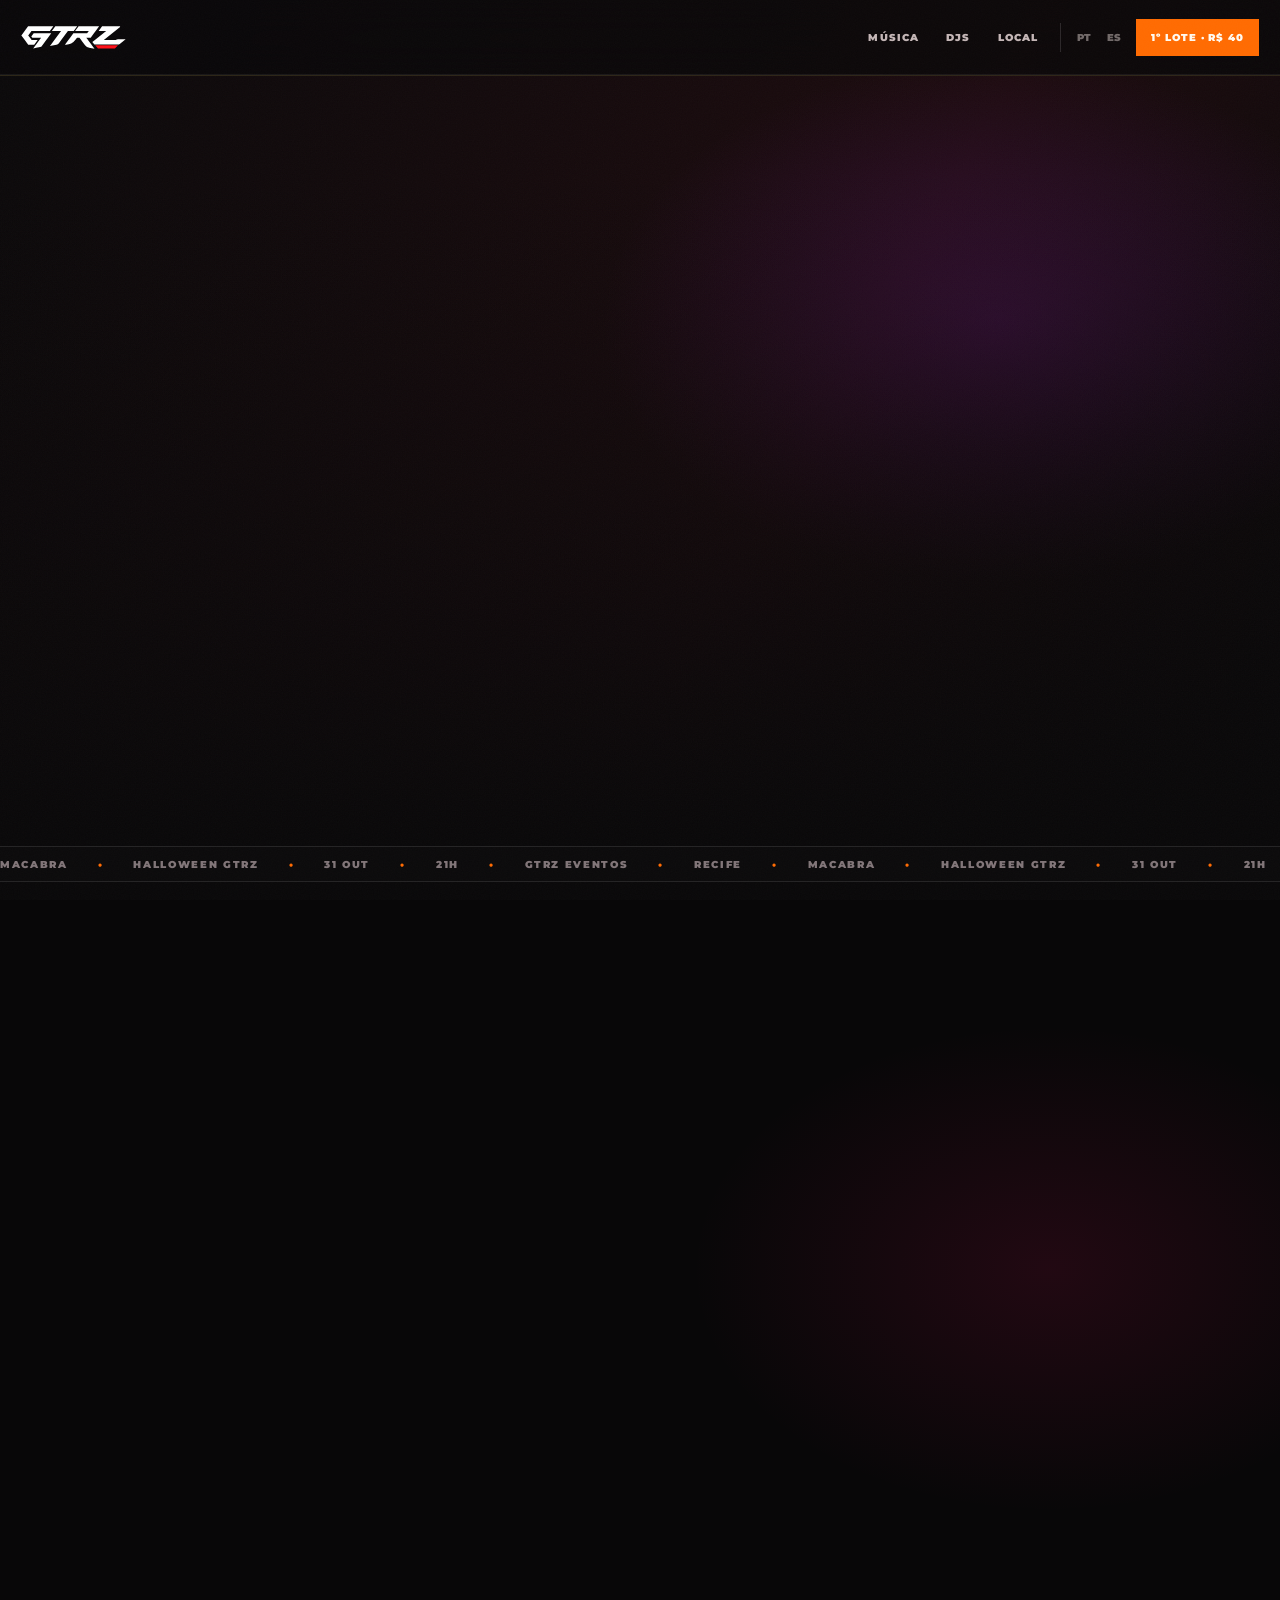
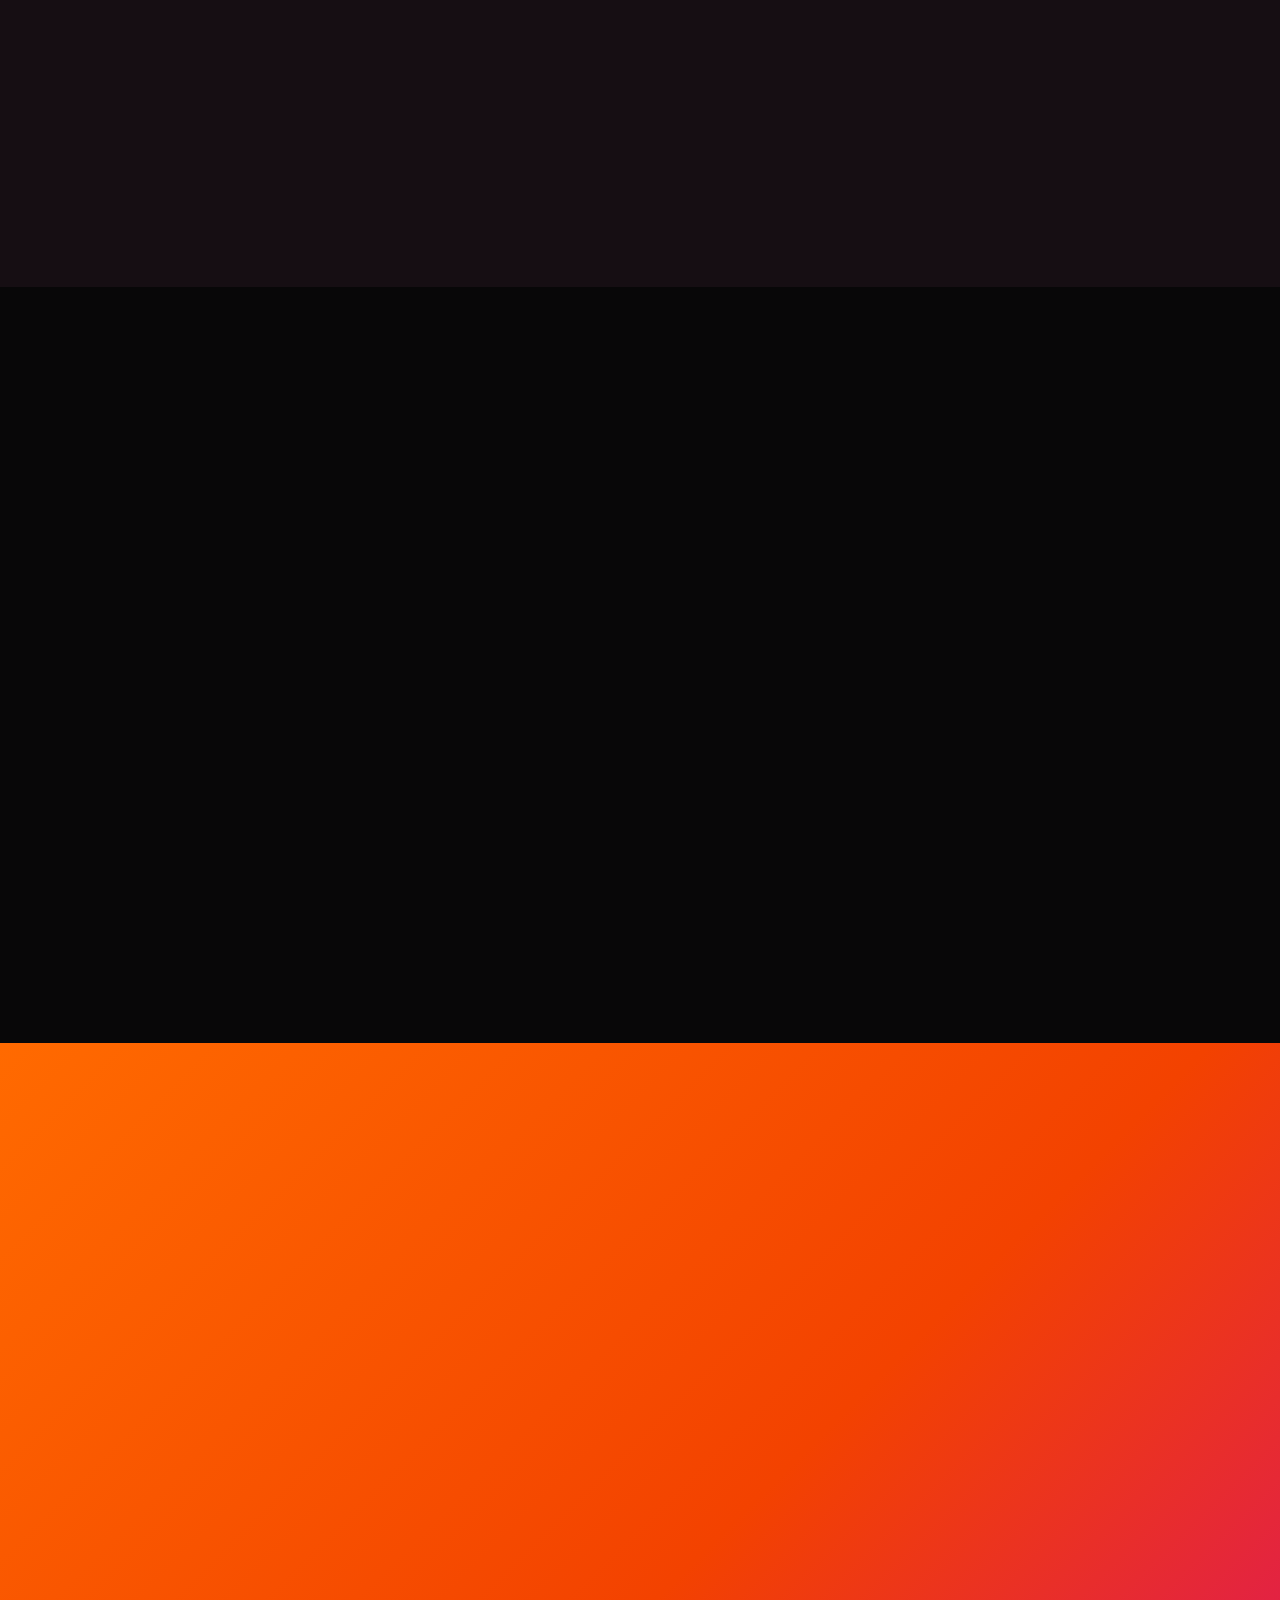
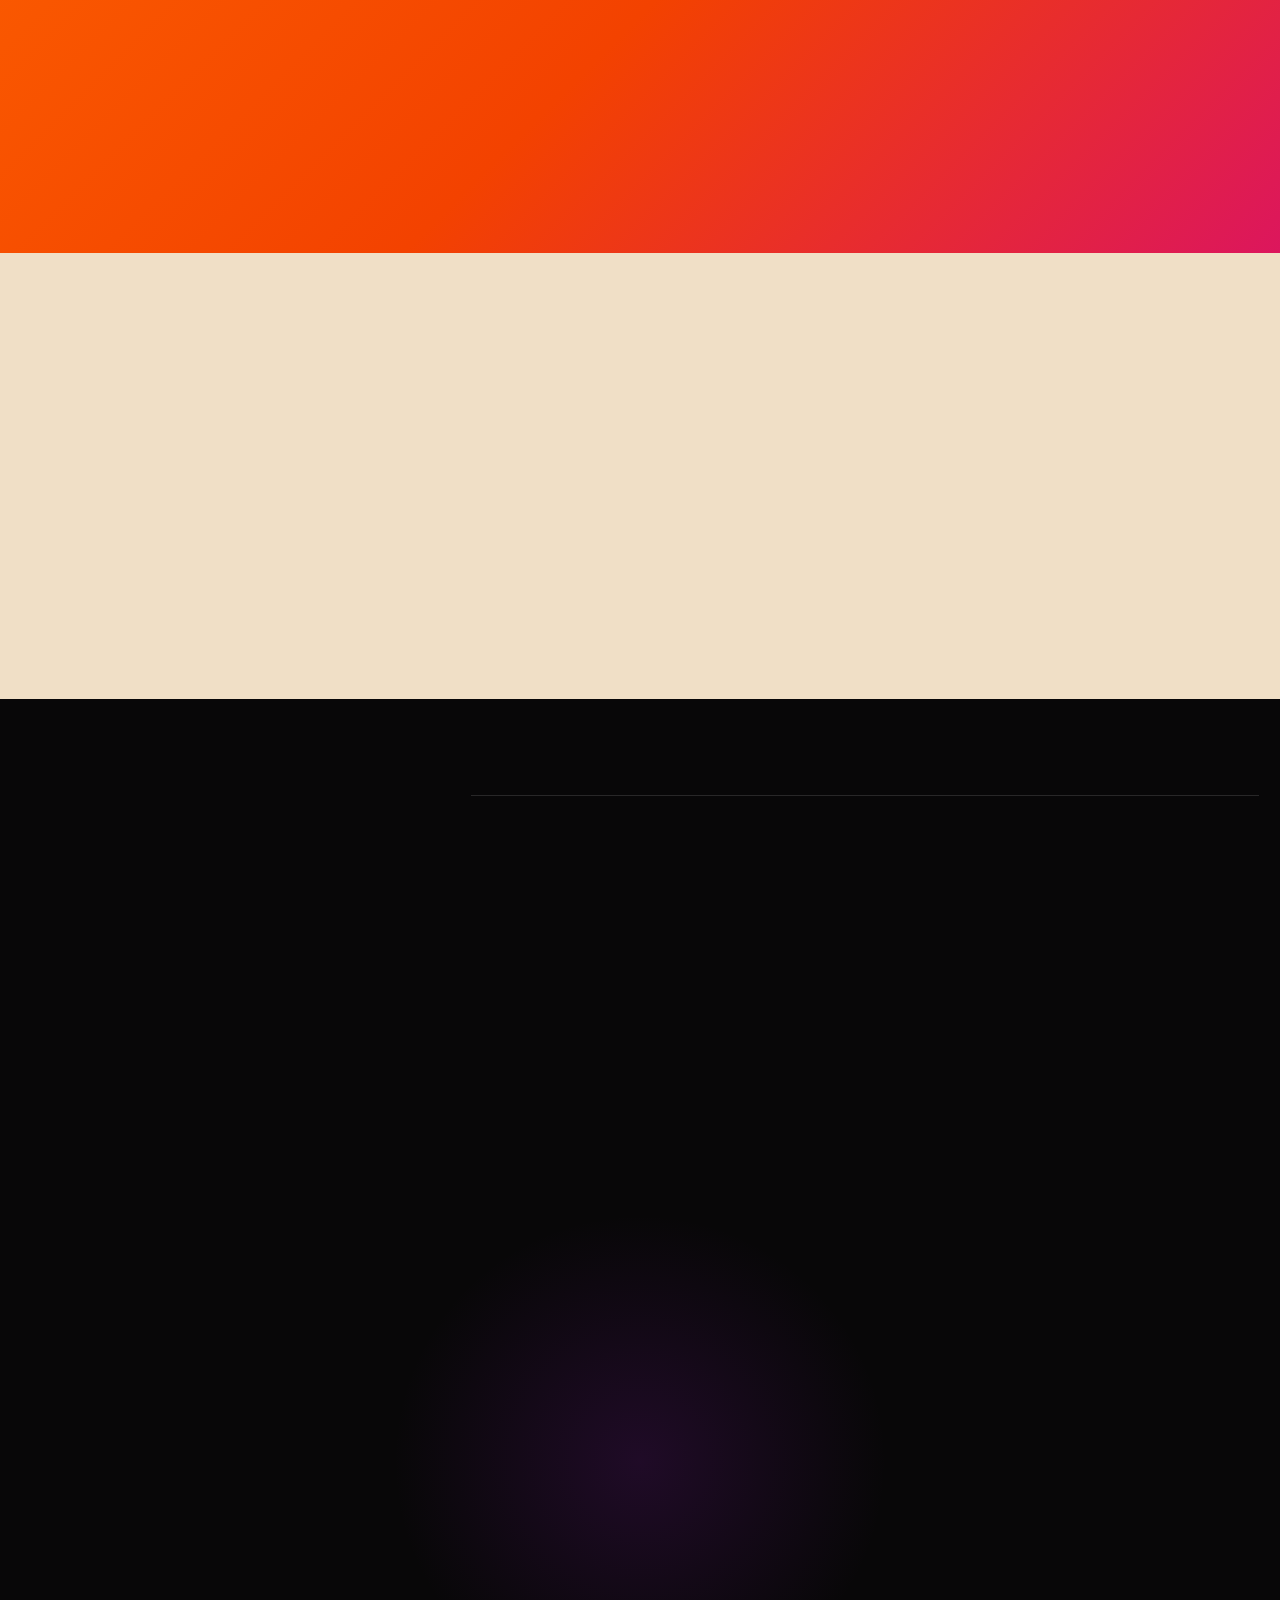
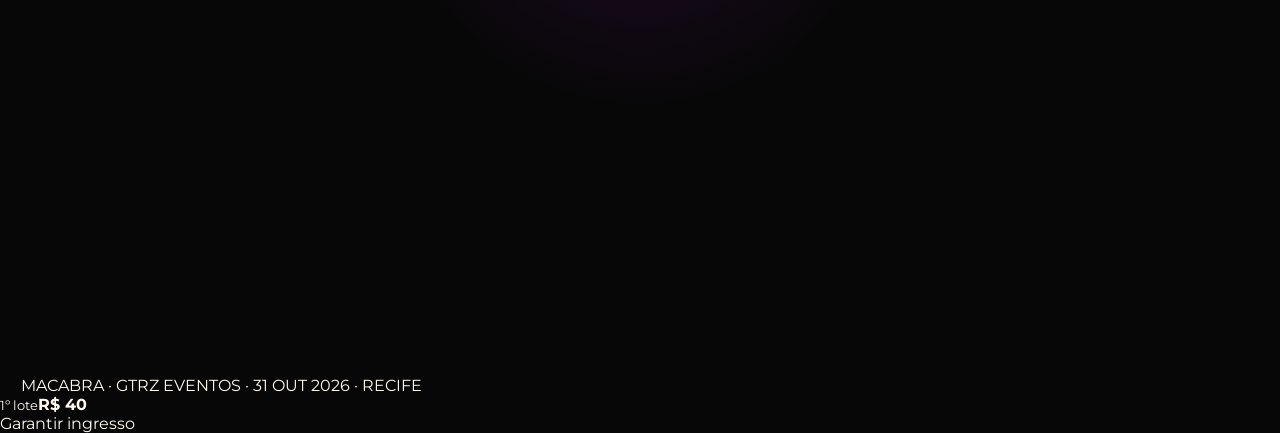
==== commit e9d066b1: "Copy GTRZ landing structure exactly for Macabra" ====
--- a/index.html
+++ b/index.html
@@ -4,26 +4,135 @@
 <meta charset="UTF-8">
 <meta name="viewport" content="width=device-width,initial-scale=1,viewport-fit=cover">
 <title>MACABRA — 31 OUT 2026</title>
-<meta name="theme-color" content="#080708">
+<meta name="theme-color" content="#080808">
+<link rel="icon" type="image/svg+xml" href="/assets/gtrz-symbol.svg">
+<link rel="shortcut icon" href="/assets/gtrz-symbol.svg">
 <link rel="stylesheet" href="/assets/site.css">
 </head>
 <body>
 <div class="noise"></div>
-<div class="lang-modal" id="langModal" hidden><div class="lang-box"><small>MACABRA</small><h2 class="display">COMO VOCÊ<br>QUER VIVER<br><span class="accent">A MACABRA?</span></h2><p>Escolha o idioma da experiência. Elige el idioma de la experiencia.</p><div class="choices"><button data-modal-lang="pt">Português</button><button data-modal-lang="es">Español</button></div></div></div>
-<header class="header" id="header"><div class="wrap header-in"><a href="#top"><img class="gtrz" src="/assets/gtrz-wordmark.svg" alt="GTRZ"></a><nav class="nav"><a href="#som" data-t="navSound">Música</a><a href="#djs" data-t="navDjs">DJs</a><a href="#local" data-t="navVenue">Local</a><div class="lang"><button data-lang-btn="pt">PT</button><button data-lang-btn="es">ES</button></div><a href="#ingressos" class="top-buy" id="topLotText">Lote promocional · R$ 40</a></nav></div><div class="header-progress"><span id="progressBar"></span></div></header>
+
+<div class="lang-modal" id="langModal" hidden>
+  <div class="lang-box">
+    <small>MACABRA</small>
+    <h2 class="display">COMO VOCÊ<br>QUER VIVER<br><span class="red">A MACABRA?</span></h2>
+    <p>Escolha o idioma da experiência. Elige el idioma de la experiencia.</p>
+    <div class="choices"><button data-modal-lang="pt">Português</button><button data-modal-lang="es">Español</button></div>
+  </div>
+</div>
+
+<header class="header" id="header">
+  <div class="wrap header-in">
+    <a href="#top"><img class="gtrz" src="/assets/gtrz-wordmark.svg" alt="GTRZ"></a>
+    <nav class="nav">
+      <a href="#som" data-t="navSound">Música</a><a href="#djs" data-t="navDjs">DJs</a><a href="#local" data-t="navVenue">Local</a>
+      <div class="lang"><button data-lang-btn="pt">PT</button><button data-lang-btn="es">ES</button></div>
+      <a href="#ingressos" class="top-buy" id="topLotText">1º lote · R$ 40</a>
+    </nav>
+  </div>
+  <div class="header-progress"><span id="progressBar"></span></div>
+</header>
+
 <main id="top">
-<section class="hero"><div class="hero-art poster-art" id="heroPosterArt"></div><div class="wrap hero-grid"><div class="reveal"><div class="hero-name">MACABRA</div><div class="meta"><div><small data-t="dateLabel">Data</small><strong id="eventDateLabel">31 OUT 2026</strong></div><div><small data-t="timeLabel">Horário</small><strong id="eventTimeLabel">21H</strong></div><div><small data-t="cityLabel">Cidade</small><strong id="eventCityLabel">RECIFE</strong></div><div><small data-t="venueLabel">Local</small><strong id="eventVenueLabel">BIRUTA BAR</strong></div></div></div><div class="reveal"><h1 class="display" data-t="heroTitle">LA NOCHE<br><span class="accent">SERÁ MACABRA.</span></h1><p data-t="heroCopy">Halloween, reggaeton, dembow, perreo, funk e uma madrugada inteira para transformar Recife.</p><div class="ctas hero-main-ctas"><a class="btn btn-accent js-wa" href="#ingressos"><span data-t="buyNoFee">Comprar sem taxa</span></a><a class="btn js-ticket" href="#ingressos"><span data-t="buyOnline">Comprar online</span></a></div></div></div></section>
-<div class="runner"><div class="runner-track-smooth"><div class="runner-segment"><span>MACABRA</span><span>31 OUT</span><span>21H</span><span>BIRUTA BAR</span><span>RECIFE</span><span>GTRZ EVENTOS</span><span>MACABRA</span><span>31 OUT</span><span>21H</span><span>BIRUTA BAR</span><span>RECIFE</span><span>GTRZ EVENTOS</span></div><div class="runner-segment" aria-hidden="true"><span>MACABRA</span><span>31 OUT</span><span>21H</span><span>BIRUTA BAR</span><span>RECIFE</span><span>GTRZ EVENTOS</span><span>MACABRA</span><span>31 OUT</span><span>21H</span><span>BIRUTA BAR</span><span>RECIFE</span><span>GTRZ EVENTOS</span></div></div></div>
-<section class="city-statement"><div class="wrap city-grid"><div class="reveal poster-panel" id="statementPoster"></div><div class="city-copy reveal"><div class="eyebrow" data-t="manifestoKicker">Recife, prepara-te</div><h2 class="display" data-t="manifestoTitle">UMA NOVA<br>NOITE<br><span class="accent">COMEÇA.</span></h2><p data-t="manifestoCopy">Macabra é o Halloween da GTRZ: horror, fantasia, pista e latinidade em um universo próprio.</p><div class="city-rule"></div></div></div></section>
-<section class="sound" id="som"><div class="wrap sound-grid"><div class="reveal"><div class="kicker" data-t="soundKicker">Som da noite</div><h2 class="display" data-t="soundTitle">¿QUÉ VA<br>A <span class="accent-dark">SONAR?</span></h2><p class="sound-copy" data-t="soundCopy">Reggaeton, dembow, perreo, funk, pop e hits latinos atravessam a madrugada.</p><div class="genres" id="genres"></div></div><div class="sound-visual reveal"><div class="poster-crop" id="soundPoster"></div></div></div></section>
-<section class="lineup" id="djs"><div class="wrap"><div class="lineup-head reveal"><h2 class="section-title display" data-t="djsTitle">QUEM CONDUZ<br>O RITUAL?</h2><p data-t="djsIntro">Os DJs e atrações da noite aparecem aqui.</p></div><div class="dj-duo" id="djGrid"></div><div class="dj-empty" id="djEmpty">Line-up em breve.</div></div></section>
-<section class="date"><div class="poster-date" id="datePoster"></div></section>
-<section class="venue" id="local"><div class="wrap venue-grid"><div class="reveal"><div class="kicker" data-t="venueKicker">Onde acontece</div><h2 class="display" data-t="venueTitle">BIRUTA BAR<br><span class="accent">RECIFE.</span></h2><p data-t="venueCopy">31 de outubro, a partir das 21h.</p><div class="address"><strong id="venueName">Biruta Bar</strong><br><span id="venueAddress">Av. Brasília Formosa, s/n · Pina · Recife · PE</span><br><a id="mapLink" class="text-link" href="#" hidden data-t="openMap">Como chegar</a></div></div><div class="map reveal" id="mapBox"><div class="map-fallback">BIRUTA BAR · RECIFE</div></div></div></section>
-<section class="tickets" id="ingressos"><div class="wrap tickets-grid"><div class="reveal"><div class="tickets-kicker" data-t="ticketsKicker">Abertura de vendas</div><h2 class="display" data-t="ticketsTitle">LOTE<br>PROMOCIONAL.</h2></div><div class="reveal"><div class="price" id="mainPrice">R$ 40</div><p id="ticketDescription">Valor promocional por tempo limitado.</p><div class="ticket-actions"><a class="btn js-wa" href="#ingressos" data-t="buyNoFee">Comprar sem taxa</a><a class="btn alt js-ticket" href="#ingressos" data-t="buyOnline">Comprar online</a></div></div></div></section>
-<section class="countdown"><div class="wrap count-grid"><div class="reveal"><div class="kicker">31 DE OUTUBRO</div><h2 class="display">ATÉ A<br><span class="accent-dark">MACABRA.</span></h2></div><div class="clock reveal"><div class="clock-item"><span class="clock-num" id="days">00</span><span class="clock-lab" data-t="days">Dias</span></div><div class="clock-item"><span class="clock-num" id="hours">00</span><span class="clock-lab" data-t="hours">Horas</span></div><div class="clock-item"><span class="clock-num" id="minutes">00</span><span class="clock-lab" data-t="minutes">Min</span></div><div class="clock-item"><span class="clock-num" id="seconds">00</span><span class="clock-lab" data-t="seconds">Seg</span></div></div></div></section>
-<section class="faq"><div class="wrap faq-grid"><div class="reveal"><div class="kicker" data-t="faqKicker">Antes da noite</div><h2 class="display" data-t="faqTitle">DÚVIDAS<br>FREQUENTES.</h2></div><div class="faq-list reveal" id="faqList"></div></div></section>
-<section class="final"><div class="wrap reveal"><div class="final-poster" id="finalPoster"></div><h2 class="display" data-t="finalTitle">RECIFE,<br><span class="accent">PREPARA-TE.</span></h2><p data-t="finalCopy">31 de outubro · 21h · Biruta Bar.</p><a class="btn btn-accent" href="#ingressos">Garantir ingresso</a><img class="footer-logo" src="/assets/gtrz-eventos.svg" alt="GTRZ Eventos"></div></section>
+<section class="hero" data-section="hero">
+  <img class="hero-art" src="https://raw.githubusercontent.com/jotavgalves/gtrz-landing/main/HEADSET%20HALFTONE.svg" alt="">
+  <div class="wrap hero-grid">
+    <div class="reveal">
+      <div class="hero-logo-text display">MACABRA</div>
+      <div class="meta">
+        <div><small data-t="dateLabel">Data</small><strong id="eventDateLabel">31 OUT 2026</strong></div>
+        <div><small data-t="timeLabel">Horário</small><strong id="eventTimeLabel">21H</strong></div>
+        <div><small data-t="cityLabel">Cidade</small><strong id="eventCityLabel">RECIFE</strong></div>
+        <div><small data-t="venueLabel">Local</small><strong id="eventVenueLabel">BIRUTA BAR</strong></div>
+      </div>
+    </div>
+    <div class="reveal">
+      <h1 class="display" data-t="heroTitle">LA NOCHE<br><span class="red">ES NUESTRA.</span></h1>
+      <p data-t="heroCopy">Uma noite de Halloween criada para quem valoriza boa música, boa produção e uma pista que atravessa a madrugada.</p>
+      <div class="ctas hero-main-ctas">
+        <a class="btn btn-red js-wa" href="#" target="_blank"><svg class="btn-ico" viewBox="0 0 24 24" fill="none" aria-hidden="true"><path d="M20.52 3.48A11.88 11.88 0 0 0 12.06 0C5.45 0 .09 5.36.09 11.97c0 2.11.55 4.18 1.6 6L0 24l6.2-1.62a11.9 11.9 0 0 0 5.86 1.5h.01c6.61 0 11.97-5.36 11.97-11.97 0-3.2-1.25-6.2-3.52-8.43ZM12.07 21.86h-.01a9.9 9.9 0 0 1-5.04-1.38l-.36-.21-3.68.96.98-3.59-.23-.37a9.88 9.88 0 0 1-1.52-5.3c0-5.47 4.45-9.92 9.93-9.92 2.65 0 5.14 1.03 7.01 2.9a9.86 9.86 0 0 1 2.9 7.01c0 5.47-4.45 9.92-9.92 9.92Zm5.44-7.41c-.3-.15-1.77-.87-2.04-.97-.27-.1-.47-.15-.67.15-.2.3-.77.97-.94 1.17-.17.2-.35.22-.65.08-.3-.15-1.27-.47-2.43-1.5-.9-.8-1.5-1.78-1.68-2.08-.18-.3-.02-.46.13-.61.14-.14.3-.35.45-.52.15-.17.2-.3.3-.5.1-.2.05-.37-.02-.52-.08-.15-.67-1.62-.92-2.22-.24-.58-.49-.5-.67-.5h-.57c-.2 0-.52.07-.8.37-.27.3-1.03 1-1.03 2.43 0 1.43 1.05 2.82 1.2 3.02.15.2 2.06 3.15 5 4.42.7.3 1.24.47 1.66.6.7.22 1.34.19 1.84.11.56-.08 1.77-.72 2.02-1.41.25-.7.25-1.3.17-1.42-.07-.12-.27-.2-.57-.35Z" fill="currentColor"/></svg><span data-t="buyNoFee">Comprar sem taxa</span></a>
+        <a class="btn js-ticket" href="#" target="_blank"><svg class="btn-ico" viewBox="0 0 24 24" fill="none" aria-hidden="true"><path d="M3 7.5A2.5 2.5 0 0 1 5.5 5h13A2.5 2.5 0 0 1 21 7.5V9a3 3 0 0 0 0 6v1.5a2.5 2.5 0 0 1-2.5 2.5h-13A2.5 2.5 0 0 1 3 16.5V15a3 3 0 0 0 0-6V7.5Z" stroke="currentColor" stroke-width="1.8"/><path d="M12 7v2m0 2v2m0 2v2" stroke="currentColor" stroke-width="1.8" stroke-linecap="round"/></svg><span data-t="buySympla">Comprar online</span></a>
+      </div>
+    </div>
+  </div>
+</section>
+
+<div class="runner" data-section="runner">
+  <div class="runner-track runner-track-smooth">
+    <div class="runner-segment"><span>MACABRA</span><span>HALLOWEEN GTRZ</span><span>31 OUT</span><span>21H</span><span>GTRZ EVENTOS</span><span>RECIFE</span><span>MACABRA</span><span>HALLOWEEN GTRZ</span><span>31 OUT</span><span>21H</span><span>GTRZ EVENTOS</span><span>RECIFE</span></div>
+    <div class="runner-segment" aria-hidden="true"><span>MACABRA</span><span>HALLOWEEN GTRZ</span><span>31 OUT</span><span>21H</span><span>GTRZ EVENTOS</span><span>RECIFE</span><span>MACABRA</span><span>HALLOWEEN GTRZ</span><span>31 OUT</span><span>21H</span><span>GTRZ EVENTOS</span><span>RECIFE</span></div>
+  </div>
+</div>
+
+<section class="city-statement" data-section="statement">
+  <div class="wrap city-grid">
+    <div class="reveal"><div class="jp-mark city-name-art display">RECIFE</div></div>
+    <div class="city-copy reveal"><div class="eyebrow">GTRZ → RECIFE</div><h2 class="display" data-t="cityTitle">RECIFE,<br>MACABRA<br><span class="red">LLEGÓ.</span></h2><p data-t="cityCopy">Uma nova noite, uma nova pista e a mesma produção GTRZ. Agora, o Halloween encontra Recife.</p><div class="city-rule"></div></div>
+  </div>
+</section>
+
+<section class="sound" id="som" data-section="sound">
+  <div class="wrap sound-grid">
+    <div class="reveal"><div class="kicker" data-t="soundKicker">Som da noite</div><h2 class="display" data-t="soundTitle">¿QUÉ VA<br>A <span class="red">SONAR?</span></h2><p class="sound-copy" data-t="soundCopy">Uma pista latina de verdade: dos clássicos às faixas mais novas, cruzando ritmos, países e gerações.</p><div class="genres" id="genres"></div></div>
+    <div class="sound-visual reveal"><img class="mic" src="https://raw.githubusercontent.com/jotavgalves/gtrz-landing/main/MICROFONE%20HALFTONE.svg" alt=""></div>
+  </div>
+</section>
+
+<section class="references" data-section="references">
+  <div class="wrap">
+    <div class="references-head reveal"><div><div class="kicker" data-t="refsKicker">Do clássico ao nuevo</div><h2 class="display" data-t="refsTitle">NOMES QUE<br>ATRAVESSAM<br>A PISTA.</h2></div><p data-t="refsCopy">Referências que ajudam a construir o universo musical da noite. Não é line-up de apresentações: é a amplitude do som que pode aparecer nos sets.</p></div>
+    <div class="reference-grid">
+      <figure class="ref-card reveal"><div class="svg-card" data-src="https://raw.githubusercontent.com/jotavgalves/gtrz-landing/main/Cards%20de%20artistas/ANITTA.svg" data-alt="ANITTA"><img class="svg-fallback" loading="lazy" src="https://raw.githubusercontent.com/jotavgalves/gtrz-landing/main/Cards%20de%20artistas/ANITTA.svg" alt="ANITTA"></div></figure>
+      <figure class="ref-card reveal"><div class="svg-card" data-src="https://raw.githubusercontent.com/jotavgalves/gtrz-landing/main/Cards%20de%20artistas/BAD%20BUNNY.svg" data-alt="BAD BUNNY"><img class="svg-fallback" loading="lazy" src="https://raw.githubusercontent.com/jotavgalves/gtrz-landing/main/Cards%20de%20artistas/BAD%20BUNNY.svg" alt="BAD BUNNY"></div></figure>
+      <figure class="ref-card reveal"><div class="svg-card" data-src="https://raw.githubusercontent.com/jotavgalves/gtrz-landing/main/Cards%20de%20artistas/CARLOS%20VIVES.svg" data-alt="CARLOS VIVES"><img class="svg-fallback" loading="lazy" src="https://raw.githubusercontent.com/jotavgalves/gtrz-landing/main/Cards%20de%20artistas/CARLOS%20VIVES.svg" alt="CARLOS VIVES"></div></figure>
+      <figure class="ref-card reveal"><div class="svg-card" data-src="https://raw.githubusercontent.com/jotavgalves/gtrz-landing/main/Cards%20de%20artistas/DADDY%20YANKEE.svg" data-alt="DADDY YANKEE"><img class="svg-fallback" loading="lazy" src="https://raw.githubusercontent.com/jotavgalves/gtrz-landing/main/Cards%20de%20artistas/DADDY%20YANKEE.svg" alt="DADDY YANKEE"></div></figure>
+      <figure class="ref-card reveal"><div class="svg-card" data-src="https://raw.githubusercontent.com/jotavgalves/gtrz-landing/main/Cards%20de%20artistas/DIOMENDES%20D%C3%8DAS.svg" data-alt="DIOMENDES DÍAS"><img class="svg-fallback" loading="lazy" src="https://raw.githubusercontent.com/jotavgalves/gtrz-landing/main/Cards%20de%20artistas/DIOMENDES%20D%C3%8DAS.svg" alt="DIOMENDES DÍAS"></div></figure>
+      <figure class="ref-card reveal"><div class="svg-card" data-src="https://raw.githubusercontent.com/jotavgalves/gtrz-landing/main/Cards%20de%20artistas/DON%20OMAR.svg" data-alt="DON OMAR"><img class="svg-fallback" loading="lazy" src="https://raw.githubusercontent.com/jotavgalves/gtrz-landing/main/Cards%20de%20artistas/DON%20OMAR.svg" alt="DON OMAR"></div></figure>
+      <figure class="ref-card reveal"><div class="svg-card" data-src="https://raw.githubusercontent.com/jotavgalves/gtrz-landing/main/Cards%20de%20artistas/EL%20ALFA.svg" data-alt="EL ALFA"><img class="svg-fallback" loading="lazy" src="https://raw.githubusercontent.com/jotavgalves/gtrz-landing/main/Cards%20de%20artistas/EL%20ALFA.svg" alt="EL ALFA"></div></figure>
+      <figure class="ref-card reveal"><div class="svg-card" data-src="https://raw.githubusercontent.com/jotavgalves/gtrz-landing/main/Cards%20de%20artistas/JUAN%20LUIS%20GUERRA.svg" data-alt="JUAN LUIS GUERRA"><img class="svg-fallback" loading="lazy" src="https://raw.githubusercontent.com/jotavgalves/gtrz-landing/main/Cards%20de%20artistas/JUAN%20LUIS%20GUERRA.svg" alt="JUAN LUIS GUERRA"></div></figure>
+      <figure class="ref-card reveal"><div class="svg-card" data-src="https://raw.githubusercontent.com/jotavgalves/gtrz-landing/main/Cards%20de%20artistas/KAROL%20G.svg" data-alt="KAROL G"><img class="svg-fallback" loading="lazy" src="https://raw.githubusercontent.com/jotavgalves/gtrz-landing/main/Cards%20de%20artistas/KAROL%20G.svg" alt="KAROL G"></div></figure>
+      <figure class="ref-card reveal"><div class="svg-card" data-src="https://raw.githubusercontent.com/jotavgalves/gtrz-landing/main/Cards%20de%20artistas/OSCAR%20D%20LEON.svg" data-alt="OSCAR D LEON"><img class="svg-fallback" loading="lazy" src="https://raw.githubusercontent.com/jotavgalves/gtrz-landing/main/Cards%20de%20artistas/OSCAR%20D%20LEON.svg" alt="OSCAR D LEON"></div></figure>
+      <figure class="ref-card reveal"><div class="svg-card" data-src="https://raw.githubusercontent.com/jotavgalves/gtrz-landing/main/Cards%20de%20artistas/ROMEO%20SANTOS.svg" data-alt="ROMEO SANTOS"><img class="svg-fallback" loading="lazy" src="https://raw.githubusercontent.com/jotavgalves/gtrz-landing/main/Cards%20de%20artistas/ROMEO%20SANTOS.svg" alt="ROMEO SANTOS"></div></figure>
+      <figure class="ref-card reveal"><div class="svg-card" data-src="https://raw.githubusercontent.com/jotavgalves/gtrz-landing/main/Cards%20de%20artistas/SHAKIRA.svg" data-alt="SHAKIRA"><img class="svg-fallback" loading="lazy" src="https://raw.githubusercontent.com/jotavgalves/gtrz-landing/main/Cards%20de%20artistas/SHAKIRA.svg" alt="SHAKIRA"></div></figure>
+    </div>
+  </div>
+</section>
+
+<section class="lineup" id="djs" data-section="djs">
+  <div class="wrap">
+    <div class="lineup-head reveal"><h2 class="section-title display" data-t="lineupTitle">QUIÉNES<br>SON LOS DJs?</h2><p data-t="lineupIntro">Dois artistas, trajetórias diferentes e uma mesma missão: conduzir a pista.</p></div>
+    <div class="dj-duo">
+      <article class="dj-block reveal"><div class="dj-photo"><div class="ph" id="vognPlaceholder">HOUVE UM ERRO<br>COM A SUA CONEXÃO</div><img id="vognPhoto" alt="DJ Vogn" hidden></div><div class="dj-info"><small>PARAÍBA → BUENOS AIRES → EUROPA</small><h3 class="display">DJ <span class="red">VOGN</span></h3><p data-t="vognText">Natural da Paraíba, Vogn começou a tocar em 2023, em João Pessoa. Em 2024 levou seus sets para Buenos Aires. Em 2025 chegou à Europa, passando por Holanda, Suécia, Albânia e outros países. Ele também esteve na primeira La Rumba Neon, em Recife.</p></div></article>
+      <article class="dj-block reveal"><div class="dj-photo"><div class="ph" id="glitzyPlaceholder">HOUVE UM ERRO<br>COM A SUA CONEXÃO</div><img id="glitzyPhoto" alt="DJ Glitzy" hidden></div><div class="dj-info"><small>COLOMBIA → BRASIL → RECIFE</small><h3 class="display">DJ <span class="red">GLITZY</span></h3><p data-t="glitzyText">Colombiano, Glitzy iniciou sua trajetória profissional em 2025 e, em pouco tempo, atravessou o Brasil levando seus sets do Nordeste ao Sul do país.</p></div></article>
+    </div>
+  </div>
+</section>
+
+<section class="date" data-section="date"><div class="event-date-art display reveal">31 OUT<br><span>2026</span></div></section>
+
+<section class="venue" id="local" data-section="venue">
+  <div class="wrap venue-grid">
+    <div class="reveal"><div class="kicker" data-t="venueKicker">Onde vai ser</div><h2 class="display" id="venueName">BIRUTA<br>BAR</h2><p data-t="venueCopy">A Macabra acontece no Recife, em um espaço preparado para receber a pista da GTRZ.</p><div class="address" id="venueAddress">Av. Brasília Formosa, s/n<br>Pina · Recife · PE</div><div class="ctas" style="margin-top:24px"><a class="btn js-map" href="https://www.google.com/maps/search/?api=1&query=Biruta+Bar+Recife" target="_blank" rel="noopener"><svg class="btn-ico" viewBox="0 0 24 24" fill="none" aria-hidden="true"><path d="M20 10c0 5-8 11-8 11S4 15 4 10a8 8 0 1 1 16 0Z" stroke="currentColor" stroke-width="1.8"/><circle cx="12" cy="10" r="2.5" stroke="currentColor" stroke-width="1.8"/></svg><span data-t="openMap">Como chegar</span></a></div></div>
+    <div class="map map-embed reveal"><iframe id="mapFrame" title="Mapa do Biruta Bar" src="https://www.google.com/maps?q=Biruta%20Bar%20Recife&output=embed" loading="lazy" allowfullscreen referrerpolicy="no-referrer-when-downgrade"></iframe></div>
+  </div>
+</section>
+
+<section class="tickets" id="ingressos" data-section="tickets">
+  <img class="globe" src="https://raw.githubusercontent.com/jotavgalves/gtrz-landing/main/GLOBO%20DE%20FESTA%20HALFTONE.svg" alt="">
+  <div class="wrap tickets-grid">
+    <div class="reveal tickets-intro"><div class="tickets-kicker" data-t="currentLot">Lote atual</div><h2 class="display"><span id="lotNumberBig">1º</span><br><span data-t="lotWord">LOTE</span></h2></div>
+    <div class="reveal tickets-purchase"><div class="price">R$ <span id="priceMain">40</span></div><p data-t="ticketNote">Garanta seu ingresso para a Macabra.</p><div class="ticket-actions"><a class="btn js-wa" href="#" target="_blank"><span data-t="buyNoFee">Comprar sem taxa</span></a><a class="btn alt js-ticket" href="#" target="_blank"><span data-t="buySympla">Comprar online</span></a></div></div>
+  </div>
+</section>
+
+<section class="countdown" data-section="countdown"><div class="wrap count-grid"><div class="reveal"><div class="kicker" data-t="countKicker">Falta pouco</div><h2 class="display" data-t="countTitle">ATÉ<br>MACABRA.</h2><p data-t="countCopy">31 de outubro de 2026, às 21h. Recife.</p></div><div class="clock reveal"><div class="clock-item"><span class="clock-num" id="days">00</span><span class="clock-lab" data-t="days">Dias</span></div><div class="clock-item"><span class="clock-num" id="hours">00</span><span class="clock-lab" data-t="hours">Horas</span></div><div class="clock-item"><span class="clock-num" id="mins">00</span><span class="clock-lab" data-t="mins">Min</span></div><div class="clock-item"><span class="clock-num" id="secs">00</span><span class="clock-lab" data-t="secs">Seg</span></div></div></div></section>
+
+<section class="faq" data-section="faq"><div class="wrap faq-grid"><div class="reveal"><div class="kicker">FAQ</div><h2 class="display" data-t="faqTitle">ANTES<br>DA PISTA.</h2></div><div class="faq-list"><details class="reveal"><summary><span data-t="q1">Como compro ingresso?</span><b>+</b></summary><p data-t="a1">Você pode comprar pelo canal oficial da GTRZ.</p></details><details class="reveal"><summary><span data-t="q2">Qual o valor atual?</span><b>+</b></summary><p id="faqPriceText">O 1º lote está por R$ 40 enquanto houver ingressos nesse lote.</p></details><details class="reveal"><summary><span data-t="q3">Qual o horário?</span><b>+</b></summary><p data-t="a3">31 de outubro de 2026, a partir das 21h.</p></details><details class="reveal"><summary><span data-t="q4">Onde será?</span><b>+</b></summary><p data-t="a4">No Biruta Bar, em Recife.</p></details></div></div></section>
+
+<section class="final" data-section="final"><div class="wrap reveal"><div class="final-logo-text display">MACABRA</div><h2 class="display" data-t="finalTitle">NOS VEMOS<br><span class="red">EN LA PISTA.</span></h2><p data-t="finalCopy">Recife · 31 de outubro · 21h.</p><div class="ctas"><a class="btn btn-red js-wa" href="#" target="_blank"><span data-t="buyNoFee">Comprar sem taxa</span></a><a class="btn js-ticket" href="#" target="_blank"><span data-t="buySympla">Comprar online</span></a></div><div class="final-socials"><a class="social-chip js-wa" href="#" target="_blank"><span>WhatsApp</span></a><a class="social-chip js-insta" href="#" target="_blank" rel="noopener"><span>Instagram</span></a><a class="social-chip js-email" href="#"><span>Email</span></a></div></div></section>
 </main>
-<a class="mobile-buy" href="#ingressos">Lote promocional · R$ 40</a>
-<script src="/assets/poster-data.js"></script><script src="/assets/site.js"></script>
-</body></html>+<footer><div class="wrap">MACABRA · GTRZ EVENTOS · 31 OUT 2026 · RECIFE</div></footer>
+<div class="float-buy"><div><small id="floatLotLabel">1º lote</small><strong>R$ <span id="priceFloat">40</span></strong></div><a href="#ingressos"><span data-t="floatBtn">Garantir ingresso</span></a></div>
+<script src="/assets/site.js" defer></script>
+</body>
+</html>
